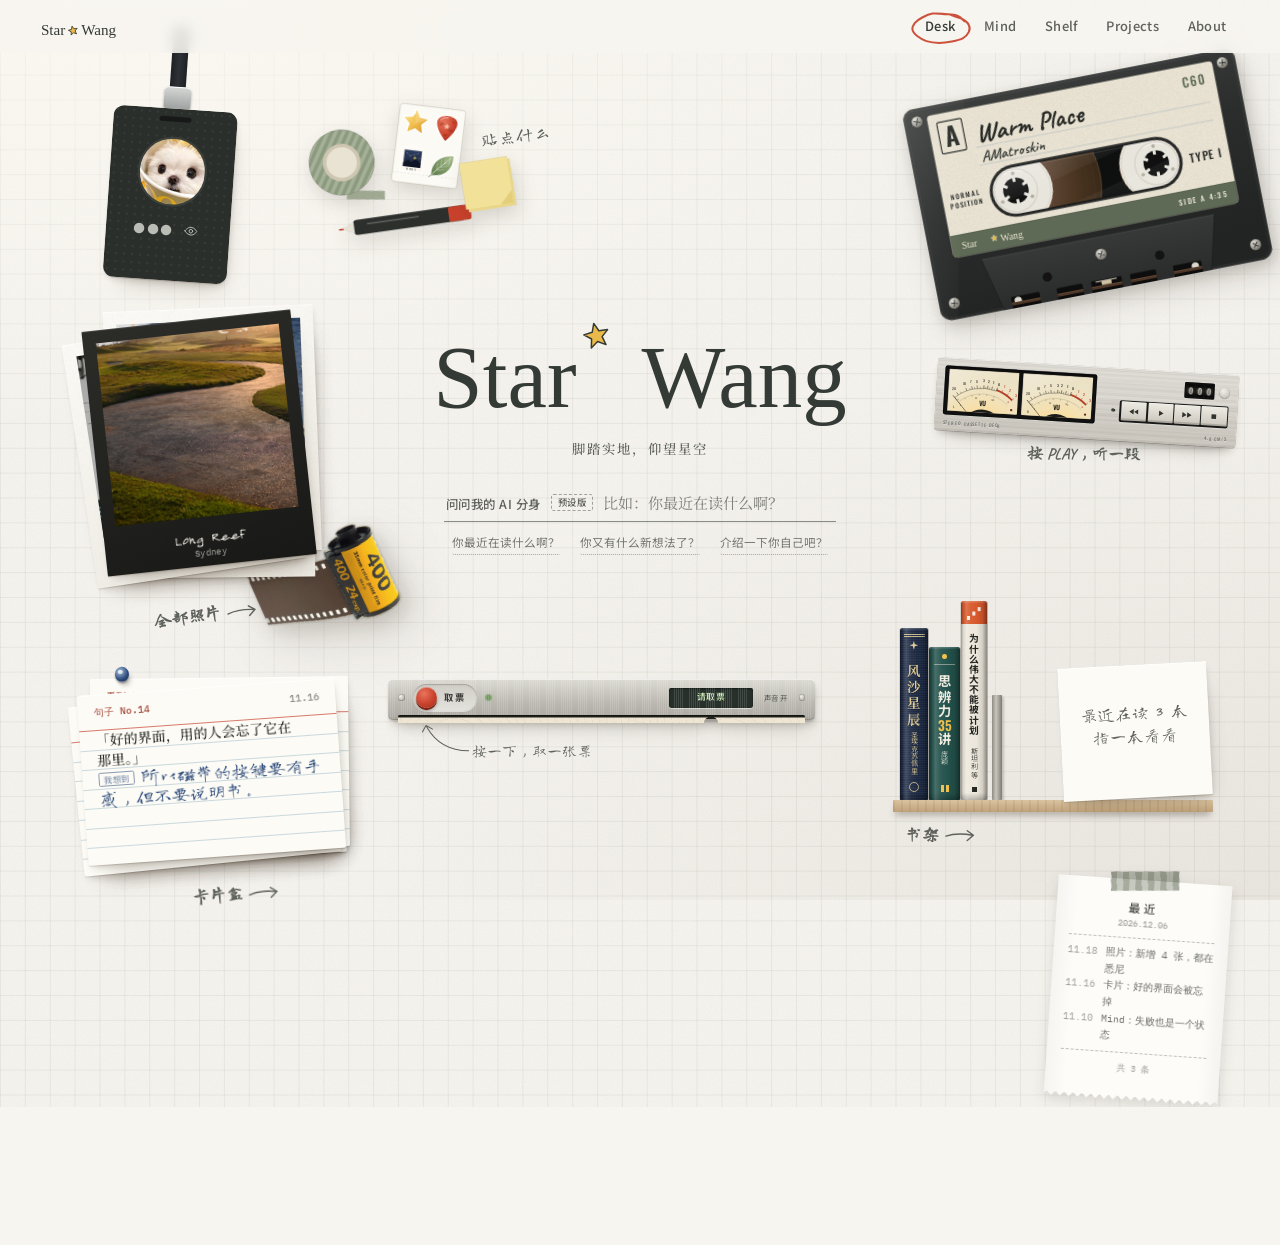
==== index.html @ ace89679 "20261119 - 个人网页 Co-Authored-By: Claude Opus 5.5 <noreply@anthropic.com> Claude-Session: https://clau" ====
<!DOCTYPE html>
<html lang="zh-CN">
<head>
<meta charset="utf-8">
<meta name="viewport" content="width=device-width, initial-scale=1">
<title>Star Wang</title>
<link rel="preconnect" href="https://fonts.googleapis.com">
<link rel="preconnect" href="https://fonts.gstatic.com" crossorigin>
<link href="https://fonts.googleapis.com/css2?family=Caveat:wght@500;700&family=Homemade+Apple&family=IBM+Plex+Mono:wght@400;500;600&family=Long+Cang&family=Noto+Sans+SC:wght@400;500;700&family=Noto+Serif+SC:wght@500;600;700&family=Oswald:wght@400;500;600&display=swap" rel="stylesheet">
<style>
/* VOICE: 一张安静的书桌。先放一盘磁带，再看照片和手边的书
   IDEA: 每个物件只做一件事，并且做得像真的。磁带按真实的走带物理转，电平表按 VU 表的标准指针惯性摆
   PICTURE: 开场只有那盘磁带和它的走带机；照片是一叠洗出来的相纸；书是桌上摞着的三本
   COLOUR and TYPE: 沿用 B 稿的纸面 #F7F5F0、石墨绿 #343A35、苔绿 #5E6A55；只多一种红，印样上圈片用的红蜡笔 #C8412B。
     铝面板、象牙表盘、暖黄背光只属于走带机这一件物件。正文思源黑体，书脊思源宋体，手写龙藏体 + Caveat，仪表数字 Oswald
   LAYOUT: 开场一屏只放磁带和走带机，居中；其余每个模块一屏左右，物件放在留白里 */
:root{
  color-scheme:light dark;
  --desk:light-dark(#F7F5F0,#1C1D1A);
  --gmin:light-dark(rgba(52,58,53,.07),rgba(236,232,223,.05));
  --gmaj:light-dark(rgba(52,58,53,.1),rgba(236,232,223,.08));
  --ink:light-dark(#343A35,#ECE8DF);
  --ink2:light-dark(#5F625C,#B6B2A8);
  --line:light-dark(rgba(52,58,53,.2),rgba(236,232,223,.22));
  --paper:#FDFCF9;--paper2:#F1ECE1;--kraft:#C49D6E;--kraft2:#B98F5E;--sticky:#F2E199;
  --moss:#5E6A55;--terra:#A65B3B;--graphite:#2A2D30;
  --marker:light-dark(#C8412B,#E5715A);
  --sys:#2B4BEE;--sysT:light-dark(#2B4BEE,#8EA1FF);--sysSoft:rgba(43,75,238,.1);
  --eo:cubic-bezier(.23,1,.32,1);--eio:cubic-bezier(.77,0,.175,1);
  --sh:0 1px 1px rgba(48,34,18,.16),0 4px 8px -3px rgba(48,34,18,.18),0 16px 26px -16px rgba(48,34,18,.34);
  --sh-up:0 2px 3px rgba(48,34,18,.12),0 22px 30px -12px rgba(48,34,18,.30),0 46px 64px -30px rgba(48,34,18,.38);
  --noise:none;--grit:none;--brushed:none;--cloth:none;
}
:root[data-theme=light]{color-scheme:light}:root[data-theme=dark]{color-scheme:dark}
*{box-sizing:border-box;min-width:0}
html{scroll-padding-top:64px;scroll-behavior:smooth}
body{margin:0;color:var(--ink);font:16px/1.6 'Noto Sans SC',system-ui,sans-serif;overflow-x:clip;background-color:var(--desk);
  background-image:linear-gradient(var(--gmin) 1px,transparent 1px),linear-gradient(90deg,var(--gmin) 1px,transparent 1px);background-size:28px 28px}
button{font:inherit;color:inherit}
img{display:block;max-width:100%}
.stack img,.rig img,.pile img{-webkit-user-drag:none;user-select:none;-webkit-user-select:none}
:focus-visible{outline:2px solid var(--moss);outline-offset:3px;border-radius:3px}
.skip{position:absolute;left:12px;top:-60px;z-index:99;padding:10px 14px;background:var(--ink);color:var(--desk);border-radius:6px}.skip:focus{top:12px}
.hand{font-family:'Caveat','Long Cang',cursive}.zh{font-family:'Long Cang','Caveat',serif}.mono{font-family:'IBM Plex Mono',ui-monospace,monospace}
.vh{position:absolute!important;width:1px;height:1px;overflow:hidden;clip:rect(0 0 0 0)}

/* menubar：左边签名，右边四个词；当前所在的那一项被红蜡笔圈出来 */
.menubar{position:sticky;top:0;z-index:60;display:flex;align-items:center;justify-content:space-between;gap:16px;height:60px;padding:0 max(calc(var(--vw,1vw) * 3.2),16px);background:color-mix(in srgb,var(--desk) 88%,transparent);backdrop-filter:blur(8px);-webkit-backdrop-filter:blur(8px)}
.sig{font:400 17px/1 'Homemade Apple',cursive;color:var(--ink);text-decoration:none;padding:16px 0 8px;white-space:nowrap}
.nav{display:flex;gap:4px}
.nav a{position:relative;display:inline-flex;align-items:center;height:44px;padding:0 14px;color:var(--ink2);text-decoration:none;font:500 14.5px/1 'Noto Sans SC',sans-serif;letter-spacing:.03em;transition:color 160ms ease}
.nav a[aria-current]{color:var(--ink)}
.nav a:active .tx{scale:.97}
.nav .tx{display:inline-block;transition:scale 120ms var(--eo)}
.nav svg{position:absolute;pointer-events:none;overflow:visible}
.nav .loop{fill:none;stroke:var(--marker);stroke-width:2.3;stroke-linecap:round;stroke-linejoin:round;stroke-dasharray:var(--len);stroke-dashoffset:var(--len);opacity:0;transition:opacity 160ms ease}
.nav a[aria-current] .loop{opacity:.9;stroke-dashoffset:0;transition:stroke-dashoffset 560ms var(--eo),opacity 60ms linear}
.nav .ul{fill:none;stroke:var(--ink2);stroke-width:1.4;stroke-linecap:round;stroke-dasharray:var(--len);stroke-dashoffset:var(--len);transition:stroke-dashoffset 240ms var(--eo)}
@media (hover:hover) and (pointer:fine){.nav a:not([aria-current]):hover{color:var(--ink)}.nav a:not([aria-current]):hover .ul{stroke-dashoffset:0}}

/* selection overlay（保留） */
.sel{position:fixed;left:0;top:0;z-index:58;pointer-events:none;border:1.5px solid var(--sys);opacity:0;transition:opacity 120ms ease}
.sel.show{opacity:1}
.sel i{position:absolute;width:8px;height:8px;background:#fff;border:1.5px solid var(--sys)}
.sel i:nth-child(1){left:-5px;top:-5px}.sel i:nth-child(2){right:-5px;top:-5px}.sel i:nth-child(3){left:-5px;bottom:-5px}.sel i:nth-child(4){right:-5px;bottom:-5px}
.sel b,.sel em{position:absolute;white-space:nowrap;padding:2px 6px;background:var(--sys);color:#fff;font:500 11px/16px 'IBM Plex Mono',monospace;font-style:normal;border-radius:2px}
.sel b{left:-1.5px;top:-24px}.sel em{right:-1.5px;bottom:-24px}

/* page frame */
.sec{max-width:1240px;margin:0 auto;padding:96px max(calc(var(--vw,1vw) * 4),16px) 8px}
.head{display:grid;grid-template-columns:minmax(0,1fr) minmax(0,1.1fr);gap:12px 48px;align-items:end;margin-bottom:26px}
.head h2{margin:0;font:700 26px/1.3 'Noto Sans SC',sans-serif}
.head p{margin:0;color:var(--ink2);font-size:15px;max-width:34em}
.head ul{grid-column:1/-1;margin:4px 0 0;padding:0;list-style:none;display:flex;flex-wrap:wrap;gap:6px 24px;font-size:13.5px;color:var(--ink2)}
.head li::before{content:'· ';color:var(--sysT);font-weight:700}
.mat{position:relative;min-height:var(--h,520px)}
.foot{font:500 12px/1.5 'Noto Sans SC';color:var(--ink2)}
.obj{position:absolute;touch-action:none;user-select:none;-webkit-user-select:none;cursor:grab;transition:scale 180ms var(--eo)}
.obj.lifted{cursor:grabbing;scale:1.03;z-index:40}
.surf{box-shadow:var(--sh);transition:box-shadow 220ms var(--eo)}
.obj.lifted .surf{box-shadow:var(--sh-up)}

/* ── 开场：磁带 + 走带机 ── */
.hero{position:relative;min-height:calc(calc(var(--vh,1vh) * 100) - 60px);display:grid;place-items:center;padding:24px max(calc(var(--vw,1vw) * 4),16px) 72px}
.player{position:relative;width:min(640px,calc(var(--vw,1vw) * 92));display:grid;gap:30px;justify-items:center}
.cassette{position:relative;display:block;width:100%;padding:0;border:0;background:none;cursor:pointer;rotate:-2deg;translate:-14px 0;
  filter:drop-shadow(0 1px 1px rgba(28,22,14,.3)) drop-shadow(0 8px 10px rgba(28,22,14,.16)) drop-shadow(0 24px 26px rgba(28,22,14,.14));
  transition:transform 260ms var(--eo),filter 260ms var(--eo)}
.cassette svg{display:block;width:100%;height:auto}
.cassette:active{transform:scale(.99)}
@media (hover:hover) and (pointer:fine){.cassette:hover{transform:translateY(-4px);filter:drop-shadow(0 1px 1px rgba(28,22,14,.3)) drop-shadow(0 12px 14px rgba(28,22,14,.17)) drop-shadow(0 34px 34px rgba(28,22,14,.15))}}
.cassette:focus-visible{outline-offset:8px;border-radius:12px}

.deck{position:relative;width:100%;display:grid;grid-template-columns:auto minmax(0,1fr);gap:12px 22px;align-items:center;padding:16px 18px 12px;border-radius:7px;color:#45473F;
  background-color:#D6D3CB;
  background-image:linear-gradient(180deg,rgba(255,255,255,.5),rgba(255,255,255,0) 3px,rgba(255,255,255,0) calc(100% - 4px),rgba(0,0,0,.12)),var(--brushed),linear-gradient(180deg,#E3E0D9,#CBC7BE);
  box-shadow:inset 0 0 0 1px rgba(255,255,255,.3),0 1px 1px rgba(28,22,14,.28),0 12px 20px -12px rgba(28,22,14,.38),0 30px 40px -30px rgba(28,22,14,.3)}
.meters{display:flex;gap:7px;padding:7px;border-radius:5px;background:#111211;box-shadow:inset 0 2px 7px rgba(0,0,0,.85),0 1px 0 rgba(255,255,255,.65),0 -1px 0 rgba(0,0,0,.18)}
.vu{display:block;width:150px;height:90px;border-radius:2px}
.ctl{display:grid;gap:12px;justify-items:end}
.ctop{display:flex;align-items:center;gap:10px}
.counter{display:flex;gap:2px;padding:4px;border-radius:3px;background:#111211;box-shadow:inset 0 1px 4px rgba(0,0,0,.85),0 1px 0 rgba(255,255,255,.65)}
.drum{position:relative;width:17px;height:26px;overflow:hidden;border-radius:1px;background:linear-gradient(180deg,#0B0C0B,#2B2C2A 50%,#0B0C0B)}
.drum i{position:absolute;left:0;top:0;width:100%;display:flex;flex-direction:column;font:500 18px/26px 'Oswald',sans-serif;font-style:normal;color:#EEE9DC;text-align:center;will-change:transform}
.drum::after{content:'';position:absolute;inset:0;background:linear-gradient(180deg,rgba(0,0,0,.6),rgba(0,0,0,0) 34%,rgba(0,0,0,0) 66%,rgba(0,0,0,.6))}
.rst{width:22px;height:22px;padding:0;border:0;border-radius:50%;cursor:pointer;background:radial-gradient(circle at 40% 35%,#F2F0EA,#B9B5AB);box-shadow:0 1px 2px rgba(0,0,0,.35),inset 0 -1px 1px rgba(0,0,0,.2)}
.rst:active{scale:.94}
.krow{display:flex;align-items:center;gap:10px}
.led{width:7px;height:7px;border-radius:50%;background:#3C413B;box-shadow:inset 0 1px 1px rgba(0,0,0,.6),0 1px 0 rgba(255,255,255,.5);transition:background 120ms ease,box-shadow 120ms ease}
.led.on{background:#8CE09C;box-shadow:0 0 7px 1px rgba(110,215,130,.75)}
.keys{display:flex;gap:3px;padding:3px;border-radius:4px;background:#191A18;box-shadow:0 1px 0 rgba(255,255,255,.6)}
.key{display:grid;place-items:center;width:54px;height:40px;padding:0;border:0;border-radius:2px;cursor:pointer;color:#30322D;
  background:linear-gradient(180deg,#EEEBE4,#CBC7BD);box-shadow:inset 0 1px 0 rgba(255,255,255,.9),inset 0 -4px 0 rgba(0,0,0,.16);transition:transform 80ms ease,box-shadow 80ms ease,background 80ms ease}
.key svg{width:20px;height:12px;fill:currentColor}
.key:active,.key[aria-pressed=true]{transform:translateY(2px);background:linear-gradient(180deg,#DAD6CD,#C3BFB5);box-shadow:inset 0 2px 3px rgba(0,0,0,.28),inset 0 -1px 0 rgba(0,0,0,.08)}
.key:focus-visible{outline:2px solid var(--moss);outline-offset:2px}
.eng{font:500 9.5px/1 'Oswald',sans-serif;letter-spacing:.2em;text-transform:uppercase;color:#6E7068;text-shadow:0 1px 0 rgba(255,255,255,.55)}
.deckfoot{grid-column:1/-1;display:flex;justify-content:space-between;align-items:center;padding-top:2px}
.note{position:absolute;left:calc(100% + 22px);bottom:28px;width:150px;color:var(--ink2);pointer-events:none;transition:opacity 400ms ease}
.note span{display:block;font:700 27px/1.1 'Caveat','Long Cang',cursive;color:var(--ink);rotate:-4deg;margin:0 0 4px 14px}
.note svg{display:block;width:110px;height:56px;overflow:visible}
.note.gone{opacity:0}

/* ── 照片：一叠洗出来的相纸 ── */
.pile{--pw:min(560px,calc(var(--vw,1vw) * 84));position:relative;height:calc(var(--pw) * 1.02 + 40px);outline:none}
.pile:focus-visible .pp.top{outline:2px solid var(--moss);outline-offset:4px}
.pp{position:absolute;left:50%;top:50%;margin:0;padding:calc(var(--pw) * .036) calc(var(--pw) * .036) 0;background:var(--paper);border-radius:1.5px;color:#2C2F2B;box-shadow:var(--sh);
  user-select:none;-webkit-user-select:none;touch-action:pan-y;cursor:pointer;will-change:transform}
.pp::after{content:'';position:absolute;inset:0;background:var(--noise);background-size:160px;mix-blend-mode:multiply;opacity:.35;pointer-events:none;border-radius:inherit}
.pp.l{width:var(--pw)}.pp.p{width:calc(var(--pw) * .62)}
.pp.top{cursor:grab}.pp.lifted{cursor:grabbing;box-shadow:var(--sh-up)}
.ppi{display:block;overflow:hidden;background:#CFC9BC;box-shadow:inset 0 0 0 1px rgba(0,0,0,.06)}
.pp.l .ppi{aspect-ratio:3/2}.pp.p .ppi{aspect-ratio:2/3}
.ppi img{width:100%;height:100%;object-fit:cover}
.pp figcaption{display:flex;justify-content:space-between;align-items:baseline;gap:12px;height:calc(var(--pw) * .1);padding:0 2px;font:500 clamp(19px,calc(var(--pw) * .046),26px)/1 'Caveat','Long Cang',cursive;color:#2C2F2B;align-items:center}
.pp figcaption small{font:400 10.5px/1 'IBM Plex Mono',monospace;color:#80837D;white-space:nowrap}
.pcount{position:absolute;right:max(0px,calc(50% - var(--pw) * .62));bottom:6px;font:500 22px/1 'Caveat',cursive;color:var(--ink2);rotate:-3deg}

/* ── 在读：桌上摞着的三本书 ── */
.bookdesk{display:flex;justify-content:center;padding:84px 0 36px}
.books{position:relative;display:flex;flex-direction:column;align-items:center;width:min(560px,100%)}
.bk{position:relative;display:flex;align-items:center;gap:14px;width:calc(min(560px,calc(var(--vw,1vw) * 100) - 2 * max(calc(var(--vw,1vw) * 4),16px) - 28px) * var(--wf));height:var(--h);padding:0 18px 0 24px;margin-top:-1px;border-radius:3px 2px 2px 3px;color:var(--fc);outline:none;z-index:var(--z,1);
  --shade:linear-gradient(180deg,rgba(0,0,0,.22),rgba(255,255,255,.2) 14%,rgba(255,255,255,.06) 38%,rgba(0,0,0,0) 58%,rgba(0,0,0,.34));
  background-color:var(--c);
  background-image:var(--shade),var(--cloth);
  box-shadow:inset 0 1px 0 rgba(255,255,255,.18),0 1px 1px rgba(28,22,14,.28),0 6px 8px -6px rgba(28,22,14,.42);
  translate:var(--x,0px) 0;rotate:var(--r,0deg);transition:translate 260ms var(--eo)}
.bk:last-child{box-shadow:inset 0 1px 0 rgba(255,255,255,.18),0 1px 1px rgba(28,22,14,.3),0 10px 14px -8px rgba(28,22,14,.4),0 22px 28px -22px rgba(28,22,14,.4)}
.bk .t{font:600 clamp(15px,calc(var(--h) * .4),21px)/1 'Noto Serif SC',serif;letter-spacing:.34em;white-space:nowrap;text-shadow:0 -1px 0 rgba(0,0,0,.28),0 1px 0 rgba(255,255,255,.12)}
.bk .a{margin-left:auto;font:400 12.5px/1 'Noto Sans SC',sans-serif;letter-spacing:.14em;opacity:.8;white-space:nowrap}
.bk .m{flex:0 0 auto;width:18px;height:18px;opacity:.85}
.bk.rules{background-image:linear-gradient(90deg,transparent 9px,var(--fc) 9px 10px,transparent 10px 13px,var(--fc) 13px 14px,transparent 14px calc(100% - 14px),var(--fc) calc(100% - 14px) calc(100% - 13px),transparent calc(100% - 13px) calc(100% - 10px),var(--fc) calc(100% - 10px) calc(100% - 9px),transparent calc(100% - 9px)),var(--shade),var(--cloth)}
.bk.band::before{content:'';position:absolute;left:32px;top:0;bottom:0;width:9px;background:#A3462F;box-shadow:inset 0 1px 0 rgba(255,255,255,.2)}
.bk.band .t{margin-left:40px}
@media (hover:hover) and (pointer:fine){.bk:hover{translate:calc(var(--x,0px) + 18px) 0}}
.bk:focus-visible{translate:calc(var(--x,0px) + 18px) 0;box-shadow:0 0 0 2px var(--moss),0 6px 8px -6px rgba(28,22,14,.42)}
.rib{position:absolute;left:4px;top:calc(100% - 4px);width:9px;height:84px;background:linear-gradient(90deg,#7A2F23,#9C4232 50%,#7A2F23);clip-path:polygon(0 0,100% 0,100% 100%,50% 86%,0 100%);rotate:-3deg;transform-origin:top;z-index:3;pointer-events:none}
.pencil{position:relative;z-index:4;width:min(320px,62%);height:19px;margin-bottom:-4px;rotate:-3.5deg;translate:-30px 0;filter:drop-shadow(0 3px 2px rgba(28,22,14,.3))}
.pencil svg{display:block;width:100%;height:100%}


/* ── 保留的模块：工牌 / Thoughts to Things / 收集册 ── */
/* ④ badge */
.rig{position:absolute;left:140px;top:-60px;width:220px;height:500px;transform-origin:110px 0;will-change:transform;cursor:grab}
.strap{position:absolute;left:96px;top:0;width:28px;height:170px;background:linear-gradient(90deg,#1E2124,#2E3236 50%,#1E2124);display:flex;justify-content:center;padding-top:40px}
.strap span{writing-mode:vertical-rl;font:600 8px/1 'IBM Plex Mono';letter-spacing:.32em;color:#8E948E}
.clip{position:absolute;left:92px;top:162px;width:36px;height:30px;border-radius:6px 6px 4px 4px;background:linear-gradient(#D6D8D6,#9DA19F);box-shadow:inset 0 1px 0 #FFF,0 2px 3px rgba(0,0,0,.3)}
.card3d{position:absolute;left:0;top:192px;width:220px;height:308px;perspective:1200px}
.card3d .in{position:absolute;inset:0;transform-style:preserve-3d;transition:transform 480ms var(--eio)}
.rig.flip .card3d .in{transform:rotateY(180deg)}
.bf{position:absolute;inset:0;border-radius:14px;backface-visibility:hidden;-webkit-backface-visibility:hidden;overflow:hidden;background-color:#2B2F2C;background-image:radial-gradient(rgba(255,255,255,.06) 1px,transparent 1.2px);background-size:9px 9px;color:#EEEAE0;padding:30px 20px 18px;box-shadow:var(--sh)}
.bf.back{transform:rotateY(180deg)}
.slot{position:absolute;left:86px;top:12px;width:48px;height:8px;border-radius:4px;background:#161917}
.bf h4{margin:6px 0 2px;font:700 25px/1.2 'Noto Sans SC'}
.bf .role{font-size:12.5px;color:#B9BDB6}
.avatar{width:124px;height:124px;margin:18px auto 0;border-radius:50%;overflow:hidden;border:3px solid #3A403B}
.avatar img{width:100%;height:100%;object-fit:cover;filter:grayscale(.15) contrast(1.05)}
.holo{position:absolute;right:16px;bottom:16px;width:44px;height:44px;border-radius:50%;background:conic-gradient(from var(--ha,0deg),#E7B7A6,#C9D8B6,#B9CDE0,#E4D3A8,#E7B7A6);opacity:.85}
.bcode{position:absolute;left:20px;bottom:20px;width:96px;height:26px;background:repeating-linear-gradient(90deg,#EEEAE0 0 2px,transparent 2px 4px,#EEEAE0 4px 5px,transparent 5px 8px,#EEEAE0 8px 11px,transparent 11px 13px);opacity:.7}
.tl{list-style:none;margin:14px 0 0;padding:0;display:grid;gap:12px;font-size:12.5px}
.tl li{display:grid;grid-template-columns:62px 1fr;gap:8px}.tl b{font:600 11px/1.5 'IBM Plex Mono';color:#A9C29B}
/* ⑤ thoughts to things */
.ttt{display:grid;grid-template-columns:minmax(0,250px) minmax(0,1fr);gap:28px;align-items:start}
.qs{display:grid;gap:12px}
.q{position:relative;display:block;width:100%;padding:16px 16px 14px;border:0;border-radius:2px;background:var(--paper);color:#23262A;text-align:left;cursor:pointer;box-shadow:var(--sh);transition:transform 200ms var(--eo),box-shadow 200ms var(--eo)}
.q:nth-child(2){transform:rotate(.8deg)}.q:nth-child(3){transform:rotate(-.6deg)}
.q[aria-pressed=true]{box-shadow:0 0 0 2px var(--sys),var(--sh-up)}
.q b{display:block;font:700 16px/1.45 'Noto Sans SC'}
.q small{display:flex;align-items:center;gap:6px;margin-top:8px;font:500 11px 'IBM Plex Mono';color:#6A6E68}
.grow{display:inline-flex;gap:3px}.grow i{width:9px;height:9px;border-radius:50%;border:1.5px solid var(--sys)}.grow i.f{background:var(--sys)}
.path{position:relative}
.graph{display:block;width:100%;height:96px;overflow:visible}
.graph .ln{fill:none;stroke:var(--sysT);stroke-width:2}
.graph .ln.todo{stroke-dasharray:4 5;opacity:.5}
.graph .dot{fill:var(--desk);stroke:var(--sysT);stroke-width:2;cursor:pointer;transition:r 160ms ease}
.graph .dot.f{fill:var(--sysT)}.graph .dot.hi{r:8}
.graph text{font:500 11px 'IBM Plex Mono';fill:var(--ink2)}
.graph .draw{stroke-dasharray:var(--len);stroke-dashoffset:var(--len);animation:draw 900ms var(--eo) forwards}
@keyframes draw{to{stroke-dashoffset:0}}
.cols{display:grid;grid-template-columns:repeat(4,minmax(0,1fr));gap:18px;margin-top:4px}
.col{display:flex;flex-direction:column;gap:14px;min-height:300px}
.colh{font:600 12px 'IBM Plex Mono';color:var(--sysT);display:flex;justify-content:space-between;border-top:1.5px solid var(--sysT);padding-top:6px}
.colh small{color:var(--ink2);font-weight:500}
.card{position:relative;display:block;width:100%;padding:0;border:0;background:none;text-align:left;cursor:pointer;color:#23262A;transition:transform 200ms var(--eo)}
@media (hover:hover) and (pointer:fine){.card:hover{transform:translateY(-3px)}}
.card.hi .cs{box-shadow:0 0 0 2px var(--sys),var(--sh-up)}
.cs{display:block;background:var(--paper);border-radius:2px;box-shadow:var(--sh);transition:box-shadow 200ms var(--eo)}
.c-spark .cs{padding:8px 16px 14px;background:#FFFDF7;background-image:linear-gradient(transparent 27px,#C9D6E3 27px,#C9D6E3 28px,transparent 28px);background-size:100% 28px;background-position:0 8px;line-height:28px}
.c-spark .kind{display:block;line-height:28px}
.c-spark .qm{display:block;font:700 52px/56px 'Caveat';color:var(--terra)}
.c-spark b{display:block;font:700 15px/28px 'Noto Sans SC'}
.c-note .cs{padding:14px 14px 12px;border-top:3px solid var(--moss)}
.c-note b{display:block;font:700 15px/1.45 'Noto Sans SC';margin:6px 0 4px}
.c-note p{margin:0;font-size:13px;line-height:1.65;color:#4E524D}
.badge{display:inline-flex;align-items:center;gap:5px;font:500 11px 'IBM Plex Mono';color:#566A4B}
.c-exp .cs{background:light-dark(#FFFFFF,#22252A);color:var(--ink);border:1px solid rgba(43,75,238,.4);box-shadow:none}
.c-thing .cover{display:block;aspect-ratio:4/3;overflow:hidden;position:relative}
.c-thing .cover img{width:100%;height:100%;object-fit:cover}
.c-thing .meta{display:block;padding:10px 12px 12px}
.c-thing b{display:block;font:700 15px/1.4 'Noto Sans SC'}
.c-thing small{font:500 11px 'IBM Plex Mono';color:#6A6E68}
.empty{padding:16px;border:1.5px dashed var(--line);border-radius:4px;color:var(--ink2);font-size:13px;text-align:center}
.empty b{display:block;font:700 19px/1.2 'Caveat','Long Cang';color:var(--ink);margin-bottom:4px}
.sim{padding:12px}
.sim h4{margin:0 0 6px;font:600 12.5px 'IBM Plex Mono';color:var(--sysT);display:flex;justify-content:space-between}
.simsvg{display:block;width:100%;height:118px}
.simsvg circle.s{fill:var(--desk);stroke:var(--ink2);stroke-width:1.5;transition:fill 160ms ease,stroke 160ms ease}
.simsvg circle.s.on{fill:var(--sys);stroke:var(--sys)}
.simsvg text{font:500 10px 'Noto Sans SC';fill:var(--ink)}
.simsvg path{fill:none;stroke:var(--ink2);stroke-width:1.2}
.simlog{display:flex;flex-wrap:wrap;gap:3px;min-height:46px;margin:6px 0}
.simlog i{font:normal 500 10px/1 'IBM Plex Mono';padding:3px 4px;border-radius:3px;background:var(--sysSoft);color:var(--sysT)}
.simlog i.bad{background:rgba(173,86,54,.14);color:var(--terra)}
.simres{font:500 11.5px/1.4 'IBM Plex Mono';color:var(--ink2);min-height:16px}
.reader{display:flex;gap:0;margin-top:26px;min-height:0;overflow-x:auto}
.pane{flex:0 0 420px;max-width:calc(var(--vw,1vw) * 92);min-height:360px;padding:24px 26px;background:var(--paper);color:#23262A;border-left:1px solid #E2DACB;box-shadow:var(--sh);animation:pane 220ms var(--eo)}
@keyframes pane{from{opacity:0;transform:translateX(18px)}}
.pane.still{animation:none}
.pane.mini{flex:0 0 46px;padding:16px 0;display:flex;justify-content:center;cursor:pointer;writing-mode:vertical-rl;font:600 13px 'Noto Sans SC';color:#575B56;animation:none;border:0;border-left:1px solid #E2DACB}
.pane h3{margin:4px 0 10px;font:700 21px/1.35 'Noto Sans SC'}
.pane p{margin:0 0 12px;font:400 15px/1.85 'Noto Serif SC',serif;color:#33362F}
.pane .lk{display:flex;flex-wrap:wrap;gap:6px;margin-top:6px}
.pane .lk button{min-height:32px;padding:0 10px;border:1px solid #CFC7B8;border-radius:999px;background:transparent;color:#23262A;cursor:pointer;font-size:12.5px}
.pane .lk button:hover{border-color:var(--sys);color:var(--sys)}
.pane .x{float:right;width:34px;height:34px;border:0;background:none;cursor:pointer;color:#575B56;border-radius:50%}
.kind{font:500 11px 'IBM Plex Mono';color:#7A7E78}
/* ⑥ collection */
.chhead{display:flex;flex-wrap:wrap;align-items:baseline;justify-content:space-between;gap:10px 20px;margin-bottom:16px}
.chhead .chips{display:flex;flex-wrap:wrap;gap:6px}
.fchip{min-height:34px;padding:0 13px;border:1px solid var(--line);border-radius:999px;background:transparent;cursor:pointer;font-size:13px;transition:background 140ms ease,color 140ms ease}
.fchip[aria-pressed=true]{background:var(--ink);color:var(--desk)}
.blocks{display:grid;grid-template-columns:repeat(auto-fill,minmax(196px,1fr));gap:34px 26px}
.blk{display:flex;flex-direction:column;gap:8px;border:0;padding:0;background:none;text-align:left;cursor:pointer;color:var(--ink)}
.blk[hidden]{display:none}
.bx{position:relative;aspect-ratio:1;display:flex;align-items:center;justify-content:center;transition:transform 200ms var(--eo)}
@media (hover:hover) and (pointer:fine){.blk:hover .bx{transform:translateY(-3px)}}
.mount{position:relative;background:var(--paper);padding:10px;box-shadow:var(--sh);max-width:100%;max-height:100%}
.mount img{display:block;max-width:100%;max-height:170px;object-fit:cover}
.corner{position:absolute;width:17px;height:17px;background:#2E2A25;z-index:2}
.corner.a{left:-5px;top:-5px;clip-path:polygon(0 0,100% 0,0 100%)}.corner.b{right:-5px;top:-5px;clip-path:polygon(0 0,100% 0,100% 100%)}
.corner.c{left:-5px;bottom:-5px;clip-path:polygon(0 0,0 100%,100% 100%)}.corner.d{right:-5px;bottom:-5px;clip-path:polygon(100% 0,100% 100%,0 100%)}
.bt{font:500 13px/1.35 'Noto Sans SC'}
.bm{font:500 10.5px 'IBM Plex Mono';color:var(--ink2);display:flex;justify-content:space-between}
.bquote{width:88%;padding:18px 16px;background:#EDE6D6;color:#3A342C;font:500 13.5px/1.7 'IBM Plex Mono';box-shadow:var(--sh)}
.bcolor{width:80%;aspect-ratio:1;display:grid;grid-template-rows:2fr 1fr 1fr;box-shadow:var(--sh)}
.bcolor span{display:flex;align-items:flex-end;padding:6px 8px;font:500 10.5px 'IBM Plex Mono';color:#fff}
.blink{width:86%;padding:14px;background:var(--paper);color:#23262A;box-shadow:var(--sh);border-radius:2px}
.blink .fav{width:30px;height:30px;border-radius:6px;background:var(--sys);color:#fff;display:flex;align-items:center;justify-content:center;font:700 15px 'IBM Plex Mono';margin-bottom:10px}
.bsound{width:86%;padding:14px;background:#23262A;color:#E6E1D6;border-radius:3px;box-shadow:var(--sh)}
.bsound svg{display:block;width:100%;height:56px}
.bui{width:86%;padding:18px;background:light-dark(#FFFFFF,#22252A);border:1px solid rgba(43,75,238,.35);border-radius:10px;display:grid;gap:12px;justify-items:center}
.tog{position:relative;width:54px;height:30px;border-radius:15px;border:0;background:#C9C3B6;cursor:pointer;transition:background 200ms ease}
.tog::after{content:'';position:absolute;left:3px;top:3px;width:24px;height:24px;border-radius:50%;background:#fff;box-shadow:0 1px 3px rgba(0,0,0,.3);transition:transform 220ms var(--eo)}
.tog[aria-checked=true]{background:var(--sys)}.tog[aria-checked=true]::after{transform:translateX(24px)}
.rng{width:100%;accent-color:var(--sys)}
.bempty{width:86%;aspect-ratio:1;border:1.5px dashed var(--line);border-radius:6px;display:flex;flex-direction:column;align-items:center;justify-content:center;gap:4px;color:var(--ink2);font-size:12.5px;text-align:center;padding:10px}
.bempty b{font:700 40px/1 'Caveat';color:var(--sysT)}
.modal{position:fixed;inset:0;z-index:80;display:none;align-items:center;justify-content:center;padding:calc(var(--vw,1vw) * 4);background:rgba(20,22,28,.35)}
.modal.show{display:flex}
.mbox{display:grid;grid-template-columns:minmax(0,1.3fr) minmax(0,1fr);width:min(860px,calc(var(--vw,1vw) * 96));max-height:calc(var(--vh,1vh) * 90);overflow:auto;background:light-dark(#FBF9F4,#24262B);color:var(--ink);border-radius:10px;box-shadow:0 40px 90px -30px rgba(0,0,0,.6);animation:pin 200ms var(--eo)}
.mprev{display:flex;align-items:center;justify-content:center;min-height:360px;padding:30px;background-color:var(--desk);background-image:linear-gradient(var(--gmin) 1px,transparent 1px),linear-gradient(90deg,var(--gmin) 1px,transparent 1px);background-size:24px 24px}
.mprev img{max-height:420px;width:auto;box-shadow:var(--sh)}
.minfo{padding:26px 24px;display:flex;flex-direction:column;gap:10px}
.minfo h3{margin:0;font:700 20px/1.35 'Noto Sans SC'}
.minfo dl{margin:0;display:grid;grid-template-columns:auto 1fr;gap:6px 14px;font-size:13px}
.minfo dt{font:500 11px/1.9 'IBM Plex Mono';color:var(--sysT)}.minfo dd{margin:0}
.btn{display:inline-flex;align-items:center;justify-content:center;min-height:40px;padding:0 14px;border:1px solid var(--ink);border-radius:999px;background:transparent;cursor:pointer;font-size:13px;transition:background 160ms ease,color 160ms ease,scale 140ms var(--eo)}
.btn:active{scale:.97}.btn.sys{border-color:var(--sys);color:var(--sysT)}.btn.sys[aria-pressed=true]{background:var(--sys);color:#fff}
@media (hover:hover) and (pointer:fine){.btn:hover{background:var(--ink);color:var(--desk)}.btn.sys:hover{background:var(--sys);color:#fff}}

@media (max-width:899px){.ttt{grid-template-columns:minmax(0,1fr)}.qs{grid-template-columns:repeat(auto-fit,minmax(200px,1fr))}.cols{grid-template-columns:repeat(2,minmax(0,1fr))}.graph{display:none}.head{grid-template-columns:minmax(0,1fr)}.note{display:none}}
@media (max-width:899px){
  .mat.free{min-height:0!important;display:flex;flex-direction:column;align-items:center;gap:40px;padding:20px 0}
  .mat.free>.rig{position:relative!important;left:auto!important;top:auto!important;right:auto!important;margin:0!important;transform:none!important}
  .rig{margin-top:-40px!important}.mat.badgemat{min-height:440px!important}
  .cols{grid-template-columns:minmax(0,1fr)}.pane{flex-basis:calc(var(--vw,1vw) * 88)}
  .mbox{grid-template-columns:minmax(0,1fr)}
}
@media (max-width:899px){
  .deck{grid-template-columns:minmax(0,1fr);justify-items:stretch}
  .meters{justify-content:center}.vu{width:calc(50% - 4px);height:auto;aspect-ratio:5/3}
  .ctl{grid-auto-flow:column;justify-content:space-between;align-items:center}
  .key{width:clamp(44px,calc(var(--vw,1vw) * 13),54px)}
  .nav a{padding:0 9px}.sig{font-size:15px}
  .hero{min-height:0;padding-top:40px}
  .cassette{translate:0 0;rotate:-1.2deg}
  .ctl{justify-items:center}
}
@media (max-width:899px){.blocks{grid-template-columns:repeat(2,minmax(0,1fr));gap:24px 14px}.bquote{font-size:12px;padding:12px}}
@media (max-width:899px){.ctl{grid-auto-flow:row;justify-items:center}.bk .a{display:none}}
@media (prefers-reduced-motion:reduce){html{scroll-behavior:auto}*,*::before,*::after{animation-duration:1ms!important;animation-iteration-count:1!important;transition-duration:1ms!important}}

/* ── 路由：一次只显示一页 ── */
.page[hidden]{display:none}
::view-transition-old(root),::view-transition-new(root){animation-duration:260ms;animation-timing-function:cubic-bezier(.23,1,.32,1)}
::view-transition-group(*){animation-duration:420ms;animation-timing-function:cubic-bezier(.23,1,.32,1)}

/* ── 首页：一张书桌，正中是你 ── */
.home{position:relative;width:1360px;max-width:100%;margin:0 auto;height:1200px}
.home>*{position:absolute}
.hid{left:50%;top:112px;width:500px;margin-left:-272px;z-index:2}
.hplayer{right:1.6%;top:22px;width:358px;rotate:4deg}
.hplayer .player{zoom:.56}
.hplayer .note{display:none}
.playcap{margin:12px 0 0;rotate:-4deg;text-align:center;font:700 20px/1 'Caveat','Long Cang',cursive;color:var(--ink2)}
.hphotos{left:3%;top:22px;width:340px;rotate:-3deg}
.hphotos .door{position:absolute;left:0;top:296px;rotate:-5deg;white-space:nowrap}
.hphotos .pile{--pw:250px;height:300px}
.hphotos .pcount{right:auto;left:calc(50% + 70px);bottom:-14px;font-size:20px}
.pile .pp figcaption{transition:color 200ms ease}.pile .pp:not(.top) figcaption,.pile .pp:not(.top) figcaption small{color:transparent}
.hcards{left:6.5%;top:468px;width:330px;rotate:2.5deg}
.hcards .door{margin-left:150px;rotate:-3deg}
.hcards .cstack{height:250px}
.hbooks{right:6%;top:596px;width:370px;rotate:-3deg;display:block;text-decoration:none;color:inherit}
.hbooks .books{zoom:.64;width:560px}
.hbooks .bookdesk{padding:0}
.hlog{left:6.5%;top:900px;width:330px;padding:26px 22px 26px;background:#FDFCF7;rotate:1.8deg;font:400 12px/1.5 'IBM Plex Mono',monospace;color:#5F625C;box-shadow:var(--sh);clip-path:polygon(0 0,100% 0,100% calc(100% - 6px),96% 100%,92% calc(100% - 6px),88% 100%,84% calc(100% - 6px),80% 100%,76% calc(100% - 6px),72% 100%,68% calc(100% - 6px),64% 100%,60% calc(100% - 6px),56% 100%,52% calc(100% - 6px),48% 100%,44% calc(100% - 6px),40% 100%,36% calc(100% - 6px),32% 100%,28% calc(100% - 6px),24% 100%,20% calc(100% - 6px),16% 100%,12% calc(100% - 6px),8% 100%,4% calc(100% - 6px),0 100%);filter:drop-shadow(0 6px 8px rgba(48,34,18,.18))}

/* 扉页：「这张桌子属于」 */
.idpage{position:relative;padding:40px 46px 26px;background:#FDFCF7;color:#2E302C;rotate:-2deg;box-shadow:var(--sh)}
.idpage::before{content:'';position:absolute;inset:14px;border:1.5px solid #5E6A55;outline:1px solid #5E6A55;outline-offset:-5px;pointer-events:none;opacity:.8}
.idpage::after{content:'';position:absolute;inset:0;background:var(--noise);background-size:160px;mix-blend-mode:multiply;opacity:.3;pointer-events:none}
.idhead{position:relative;margin:4px 0 18px;font:600 15px/1 'Noto Serif SC',serif;letter-spacing:.42em;color:#5E6A55}
.idform{position:relative;margin:0;display:grid;gap:4px}
.idrow{display:grid;grid-template-columns:52px minmax(0,1fr);align-items:end;gap:10px}
.idrow dt{padding-bottom:6px;font:500 13px/1 'Noto Sans SC',sans-serif;color:#6B6E67;letter-spacing:.1em}
.idrow dd{margin:0;min-height:40px;padding:0 4px 3px;border-bottom:1.5px dotted rgba(46,48,44,.4);font:400 23px/36px 'Caveat','Long Cang',cursive;color:#2C4A7B;white-space:nowrap;overflow:hidden;text-overflow:ellipsis}
.idrow.big dd{min-height:58px;font:400 31px/54px 'Homemade Apple',cursive;color:#23324F;overflow:visible}
.idfoot{position:relative;display:flex;justify-content:space-between;align-items:center;margin-top:12px}
.idfoot .door{margin-top:0;color:#5F625C}
@media (hover:hover) and (pointer:fine){.idfoot .door:hover{color:#2E302C}}
.idseal{display:grid;place-content:center;width:84px;height:84px;margin:-18px 4px -10px 0;border:2.5px solid var(--marker);border-radius:50%;outline:1px solid var(--marker);outline-offset:-8px;color:var(--marker);text-align:center;rotate:-13deg;opacity:.86;-webkit-mask-image:var(--grit);mask-image:var(--grit);-webkit-mask-size:130px;mask-size:130px}
.idseal b{font:400 21px/1 'Long Cang',serif}.idseal small{margin-top:3px;font:400 13px/1 'Long Cang',serif}
.idphoto{position:absolute;right:-40px;top:-22px;width:150px;margin:0;padding:7px 7px 24px;background:#fff;rotate:5deg;box-shadow:0 1px 2px rgba(0,0,0,.16),0 10px 16px -10px rgba(0,0,0,.35);z-index:2}
.idphoto img{width:100%;aspect-ratio:4/5;object-fit:cover;object-position:50% 30%}
.idtape{position:absolute;left:50%;top:-10px;width:74px;height:22px;margin-left:-37px;background:rgba(214,222,196,.8);rotate:-4deg;clip-path:polygon(0 0,100% 6%,98% 30%,100% 55%,97% 80%,100% 100%,0 94%,3% 70%,0 45%,2% 20%);z-index:1}

/* ── DIY 层 ── */
.ink,.diy{position:absolute;inset:0;width:100%;height:100%;overflow:visible;pointer-events:none}
.ink{z-index:29}.diy{z-index:30}
.ink path{fill:none;stroke:var(--pen,#3B403C);stroke-width:2.4;stroke-linecap:round;stroke-linejoin:round;opacity:.9}
.diy>*{position:absolute;pointer-events:auto;cursor:grab;touch-action:none}
.diy>.lifted{cursor:grabbing;z-index:5;scale:1.04}
.diy>.gone{animation:poof 160ms ease-out forwards}
@keyframes poof{to{opacity:0;scale:.8}}
.dtape{height:26px;transform-origin:0 50%;mix-blend-mode:multiply;clip-path:polygon(0 4%,3px 22%,0 42%,3px 60%,0 80%,2px 100%,calc(100% - 2px) 96%,100% 78%,calc(100% - 3px) 58%,100% 38%,calc(100% - 2px) 18%,100% 0)}
.tp0{background:repeating-linear-gradient(90deg,rgba(255,255,255,.14) 0 2px,transparent 2px 7px),rgba(222,203,160,.8)}
.tp1{background-color:rgba(234,168,160,.75);background-image:linear-gradient(rgba(255,255,255,.5) 1px,transparent 1px),linear-gradient(90deg,rgba(255,255,255,.5) 1px,transparent 1px);background-size:8px 8px}
.tp2{background:repeating-linear-gradient(45deg,rgba(150,168,128,.8) 0 6px,rgba(214,222,196,.8) 6px 12px)}
.tp3{background-color:rgba(158,190,214,.78);background-image:radial-gradient(rgba(255,255,255,.8) 1.6px,transparent 2px);background-size:10px 10px}
.dst svg{display:block;width:78px;height:78px;filter:drop-shadow(0 1px 1px rgba(0,0,0,.22)) drop-shadow(0 4px 5px rgba(0,0,0,.14))}
.dstamp{display:grid;place-content:center;width:96px;height:96px;border:3px solid var(--marker);border-radius:50%;outline:1.2px solid var(--marker);outline-offset:-9px;color:var(--marker);text-align:center;opacity:.85;-webkit-mask-image:var(--grit);mask-image:var(--grit);-webkit-mask-size:130px;mask-size:130px}
.dstamp b{font:600 14px/1 'Oswald',sans-serif;letter-spacing:.06em}.dstamp small{margin-top:5px;font:400 18px/1 'Long Cang',serif}
.dstamp.fresh{animation:stampIn 240ms var(--eo)}
@keyframes stampIn{from{scale:1.3;opacity:0}to{scale:1;opacity:.85}}
.dnote{width:176px;min-height:156px;padding:20px 14px 10px;background:var(--nc);box-shadow:0 1px 1px rgba(48,34,18,.14),0 12px 16px -12px rgba(48,34,18,.32);cursor:default!important}
.dgrip{position:absolute;left:0;right:0;top:0;height:18px;cursor:grab}
.dnote textarea{display:block;width:100%;height:122px;padding:0;border:0;background:none;resize:none;outline:none;font:400 20px/1.4 'Caveat','Long Cang',cursive;color:#3B3725}
.dnote textarea::placeholder{color:rgba(59,55,37,.45)}
.dghost{position:fixed;z-index:80;width:78px;height:78px;margin:-39px 0 0 -39px;pointer-events:none;opacity:0}
.dghost.on{opacity:1}
.dghost svg{width:100%;height:100%;filter:drop-shadow(0 10px 10px rgba(0,0,0,.25))}
.home[data-tool=pencil],.home[data-tool=tape],.home[data-tool=stamp],.home[data-tool=note],.home[data-tool=sticker],.home[data-tool=eraser],.home[data-tool=move]{touch-action:none;user-select:none;-webkit-user-select:none}
.home[data-tool=pencil]{cursor:url("data:image/svg+xml,%3Csvg xmlns='http://www.w3.org/2000/svg' width='26' height='26' viewBox='0 0 26 26'%3E%3Cpath d='M3 23l2-6L18 4l4 4L9 21Z' fill='%2355635A' stroke='%23fff' stroke-width='1.2'/%3E%3Cpath d='M3 23l2-6 4 4Z' fill='%23E3C79C'/%3E%3C/svg%3E") 3 23,crosshair}
.home[data-tool=tape],.home[data-tool=stamp],.home[data-tool=note],.home[data-tool=sticker]{cursor:crosshair}
.home[data-tool=eraser]{cursor:url("data:image/svg+xml,%3Csvg xmlns='http://www.w3.org/2000/svg' width='24' height='24' viewBox='0 0 24 24'%3E%3Ccircle cx='12' cy='12' r='9' fill='%23fff' fill-opacity='.6' stroke='%23343A35' stroke-width='1.4'/%3E%3C/svg%3E") 12 12,cell}
.home[data-tool=move] .hobj{cursor:move}
.home[data-tool] .hobj *{cursor:inherit}
.home .hobj.moving{z-index:20}

/* 工具托盘 */
.tray{position:fixed;left:50%;bottom:16px;translate:-50% 0;z-index:55;display:flex;align-items:center;gap:2px;max-width:calc(calc(var(--vw,1vw) * 100) - 16px);overflow-x:auto;padding:6px 10px;border-radius:20px;background:light-dark(#ECE8DF,#2A2B28);
  box-shadow:inset 0 2px 4px rgba(0,0,0,.12),inset 0 -1px 0 rgba(255,255,255,.5),0 1px 1px rgba(28,22,14,.2),0 16px 30px -12px rgba(28,22,14,.38);scrollbar-width:none}
.tray[hidden],.trayhint[hidden]{display:none}
@media (max-width:899px){.trayhint{font-size:17px;bottom:84px}.trayhint.idle{display:none}}
.tool{position:relative;flex:0 0 auto;display:grid;place-items:center;width:52px;height:56px;padding:0;border:0;border-radius:12px;background:none;cursor:pointer}
.tool svg{width:40px;height:40px;filter:drop-shadow(0 2px 2px rgba(28,22,14,.25));transition:translate 200ms var(--eo),filter 200ms var(--eo)}
.tool:active svg{scale:.94}
@media (hover:hover) and (pointer:fine){.tool:hover svg{translate:0 -3px}}
.tool[aria-pressed=true] svg{translate:0 -8px;filter:drop-shadow(0 9px 6px rgba(28,22,14,.22))}
.tool[aria-pressed=true]::after{content:'';position:absolute;bottom:3px;left:50%;width:5px;height:5px;margin-left:-2.5px;border-radius:50%;background:var(--moss)}
.tsep{flex:0 0 1px;align-self:stretch;margin:8px 6px;background:light-dark(rgba(52,58,53,.2),rgba(236,232,223,.22))}
.ttext{flex:0 0 auto;height:48px;padding:0 10px;border:0;border-radius:10px;background:none;font:700 20px/1 'Caveat','Long Cang',cursive;color:light-dark(#5F625C,#C9C5BB);cursor:pointer;white-space:nowrap}
@media (hover:hover) and (pointer:fine){.ttext:hover{color:light-dark(#2E302C,#F1EEE6)}}
.ttext:active{scale:.96}
.trayhint{position:fixed;left:50%;bottom:90px;translate:-50% 0;z-index:55;max-width:calc(calc(var(--vw,1vw) * 100) - 24px);padding:2px 8px;font:700 20px/1.2 'Caveat','Long Cang',cursive;color:var(--ink2);text-align:center;pointer-events:none;background:color-mix(in srgb,var(--desk) 80%,transparent);border-radius:6px}
.sheet{position:fixed;left:50%;bottom:122px;translate:-50% 0;z-index:56;display:grid;grid-template-columns:repeat(4,68px);gap:8px;padding:14px;border-radius:6px;background:#FBFAF6;box-shadow:0 1px 1px rgba(28,22,14,.2),0 18px 30px -14px rgba(28,22,14,.4)}
.sheet[hidden]{display:none}
.sheet button{width:68px;height:68px;padding:5px;border:0;border-radius:10px;background:none;cursor:grab;touch-action:none}
.sheet button svg{width:100%;height:100%;filter:drop-shadow(0 1px 1px rgba(0,0,0,.2))}
.sheet button[aria-pressed=true]{background:rgba(94,106,85,.16)}
.toast{position:fixed;left:50%;bottom:92px;translate:-50% 0;z-index:57;display:flex;align-items:center;gap:14px;padding:10px 12px 10px 16px;border-radius:10px;background:#2B2E2B;color:#EEEAE0;font-size:14px;box-shadow:0 12px 24px -10px rgba(0,0,0,.4)}
.toast[hidden]{display:none}
.toast button{height:32px;padding:0 12px;border:0;border-radius:7px;background:#F2E199;color:#2B2E2B;font-weight:500;cursor:pointer}

/* 桌布 */
body[data-desk=kraft]{--desk:#D9BF98;--ink:#2F2A22;--ink2:#5A4E3E;--gmin:rgba(60,40,20,.06);background-image:var(--noise),linear-gradient(var(--gmin) 1px,transparent 1px),linear-gradient(90deg,var(--gmin) 1px,transparent 1px);background-size:160px,28px 28px,28px 28px}
body[data-desk=cork]{--desk:#C79F74;--ink:#2B231A;--ink2:#4F4131;background-image:radial-gradient(rgba(90,55,25,.35) 1px,transparent 1.6px),radial-gradient(rgba(255,230,190,.25) 1px,transparent 1.4px),var(--noise);background-size:7px 9px,11px 7px,160px;background-position:0 0,3px 4px,0 0}
body[data-desk=mat]{--desk:#3D5A4B;--ink:#EEF0E8;--ink2:#C3CFC5;--line:rgba(238,240,232,.3);--pen:#F1EFE6;background-image:linear-gradient(rgba(238,240,232,.22) 1px,transparent 1px),linear-gradient(90deg,rgba(238,240,232,.22) 1px,transparent 1px),linear-gradient(rgba(238,240,232,.08) 1px,transparent 1px),linear-gradient(90deg,rgba(238,240,232,.08) 1px,transparent 1px);background-size:140px 140px,140px 140px,14px 14px,14px 14px}

.door{display:inline-flex;align-items:center;gap:6px;margin-top:10px;padding:6px 2px;font:700 22px/1 'Caveat','Long Cang',cursive;color:var(--ink2);text-decoration:none;transition:color 160ms ease}
.door svg{width:34px;height:14px;overflow:visible;transition:translate 200ms var(--eo)}
.door svg path{fill:none;stroke:currentColor;stroke-width:1.6;stroke-linecap:round;stroke-linejoin:round}
@media (hover:hover) and (pointer:fine){.door:hover{color:var(--ink)}.door:hover svg{translate:4px 0}}
.hbooks .door,.hbadge .door{margin-top:14px}
.hlog h3{margin:0 0 6px;font:500 12px/1 'IBM Plex Mono',monospace;color:#2E302C}
.hlog ol{list-style:none;margin:0;padding:8px 0 0;border-top:1px dashed rgba(46,48,44,.3)}
.hlog a{display:grid;grid-template-columns:48px 36px minmax(0,1fr);gap:8px;padding:4px 0;color:#5F625C;text-decoration:none}
.hlog code{font:inherit;color:#A3A59E}
.hlog time{color:#2E302C}
.hlog span{white-space:nowrap;overflow:hidden;text-overflow:ellipsis}
@media (hover:hover) and (pointer:fine){.hlog a:hover span{color:#2E302C;text-decoration:underline;text-underline-offset:3px}}

/* 首页的小工牌 */
.lan{display:block;width:18px;height:150px;margin:0 auto;background:linear-gradient(90deg,#1E2124,#2E3236 50%,#1E2124)}
.mclip{display:block;width:30px;height:24px;margin:-2px auto 0;border-radius:5px 5px 3px 3px;background:linear-gradient(#D6D8D6,#9DA19F);box-shadow:inset 0 1px 0 #FFF,0 2px 3px rgba(0,0,0,.3)}
.mcard{position:relative;display:flex;flex-direction:column;align-items:center;width:150px;height:208px;padding:26px 12px 14px;border-radius:12px;background-color:#2B2F2C;background-image:radial-gradient(rgba(255,255,255,.06) 1px,transparent 1.2px);background-size:9px 9px;color:#EEEAE0;box-shadow:var(--sh);view-transition-name:badge}
.mcard i{position:absolute;left:50%;top:9px;width:36px;height:6px;margin-left:-18px;border-radius:3px;background:#161917}
.mcard img{width:78px;height:78px;border-radius:50%;object-fit:cover;border:3px solid #3A403B;margin-top:4px}
.mcard b{margin-top:12px;font:700 16px/1.2 'Noto Sans SC'}
.mcard small{margin-top:4px;font-size:11px;color:#B9BDB6}

/* ── 卡片组件：索引卡 ── */
.icard{position:relative;width:var(--cw,300px);min-height:calc(var(--cw,300px) * .66);padding:0 18px 12px;border-radius:2px;background:#FCFBF5;color:#2E302C;box-shadow:var(--sh);text-align:left}
.icard::before{content:'';position:absolute;left:0;right:0;top:40px;bottom:0;background:repeating-linear-gradient(transparent 0 21px,rgba(140,175,196,.45) 21px 22px);pointer-events:none}
.icard::after{content:'';position:absolute;left:0;right:0;top:39px;height:1.5px;background:#D77A6C;pointer-events:none}
.ic-h{position:relative;height:40px;display:flex;align-items:center;justify-content:space-between;font:500 11px/1 'IBM Plex Mono',monospace;color:#A64B3C}
.ic-h span:last-child{color:#8C8E87}
.ic-q,.ic-n,.ic-s{position:relative;margin:0}
.ic-q{padding-top:1px;font:500 15.5px/22px 'Noto Serif SC',serif;color:#23251F;text-wrap:pretty}
.icard.idea .ic-q{font:400 24px/22px 'Long Cang','Caveat',serif;padding-top:4px;letter-spacing:.02em}
.ic-n{margin-top:0;font:400 20px/22px 'Long Cang','Caveat',serif;color:#2C4A7B}
.ic-n::before{content:'';display:inline-block;width:16px;height:9px;margin-right:6px;vertical-align:1px;background:no-repeat center/contain url("data:image/svg+xml,%3Csvg xmlns='http://www.w3.org/2000/svg' viewBox='0 0 16 9'%3E%3Cpath d='M1 5c4-1 8-1 13-1M10 1l4 3-4 4' fill='none' stroke='%232C4A7B' stroke-width='1.4' stroke-linecap='round' stroke-linejoin='round'/%3E%3C/svg%3E")}
.ic-s{font:400 11px/22px 'IBM Plex Mono',monospace;color:#8C8E87;text-align:right}
.icard.has-img .ic-q{padding-right:78px}
.ic-img{position:absolute;right:-16px;top:-20px;width:104px;padding:5px 5px 16px;background:#fff;rotate:5deg;box-shadow:0 1px 2px rgba(0,0,0,.18),0 6px 10px -6px rgba(0,0,0,.3);z-index:2}
.ic-img img{width:100%;aspect-ratio:1;object-fit:cover}
.ic-clip{position:absolute;left:18px;top:-14px;width:16px;height:44px;z-index:3;rotate:-4deg;overflow:visible}
.cstack{position:relative;outline:none;view-transition-name:cards}
.cstack:focus-visible .sk.top{outline:2px solid var(--moss);outline-offset:4px}
.sk{position:absolute;left:50%;top:50%;margin:0;will-change:transform;user-select:none;-webkit-user-select:none;touch-action:pan-y;cursor:pointer}
.sk.top{cursor:grab}.sk.lifted{cursor:grabbing;box-shadow:var(--sh-up)}
.cbox{display:flex;flex-wrap:wrap;justify-content:center;align-items:flex-start;gap:44px 34px;padding:28px 0 20px;view-transition-name:cards}
.cbox .icard{rotate:var(--r,0deg)}

/* ── 子页面 ── */
.ptitle{max-width:1240px;margin:0 auto;padding:72px max(calc(var(--vw,1vw) * 4),16px) 0}
.ptitle h1{margin:0;font:700 34px/1.25 'Noto Sans SC',sans-serif}
.ptitle p{margin:10px 0 0;max-width:36em;color:var(--ink2);font-size:15.5px}
.books{view-transition-name:books}
.lt{columns:2 320px;column-gap:56px;max-width:960px;margin:0 auto;padding:20px 0 40px}
.lt .pp{position:relative;left:auto;top:auto;width:100%;margin:0 0 48px;break-inside:avoid;transform:rotate(var(--r,0deg));--pw:320px;cursor:zoom-in;transition:transform 220ms var(--eo),box-shadow 220ms var(--eo)}
@media (hover:hover) and (pointer:fine){.lt .pp:hover{transform:rotate(0deg) translateY(-3px);box-shadow:var(--sh-up)}}
.viewer{border:0;padding:16px 16px 0;background:var(--paper);color:#2C2F2B;max-width:min(calc(var(--vw,1vw) * 94),1240px);max-height:calc(var(--vh,1vh) * 94);box-shadow:0 40px 90px -30px rgba(0,0,0,.6)}
.viewer::backdrop{background:rgba(24,26,22,.62)}
.viewer img{max-width:100%;max-height:calc(var(--vh,1vh) * 80);width:auto;margin:0 auto}
.viewer figure{margin:0}
.viewer figcaption{display:flex;justify-content:space-between;gap:16px;align-items:center;min-height:56px;font:500 24px/1 'Caveat','Long Cang',cursive}
.viewer figcaption small{font:400 11px 'IBM Plex Mono';color:#80837D}
.viewer .vx{position:absolute;right:10px;top:10px;width:40px;height:40px;border:0;border-radius:50%;background:rgba(253,252,249,.9);cursor:pointer;font-size:16px}
.about{display:grid;grid-template-columns:minmax(0,1fr) minmax(0,1.1fr);gap:24px 56px;align-items:start}
.about .rig{left:50%;margin-left:-110px;top:-40px}
.card3d{view-transition-name:badge}
.bio{padding-top:40px;max-width:32em}
.bio h1{margin:0 0 16px;font:700 34px/1.25 'Noto Sans SC'}
.bio p{margin:0 0 14px;color:var(--ink2);font-size:16px;line-height:1.8}
.bio dl{display:grid;grid-template-columns:auto 1fr;gap:8px 18px;margin:26px 0 0;padding-top:18px;border-top:1px solid var(--line);font-size:14.5px}
.bio dt{color:var(--ink2)}.bio dd{margin:0}
.bio .hint{margin-top:22px;font:700 20px/1.3 'Caveat','Long Cang',cursive;color:var(--ink2)}

@media (max-width:899px){
  .home{width:auto;height:auto;display:flex;flex-direction:column;align-items:center;gap:56px;padding:28px 16px 72px}
  .home>*{position:relative;left:auto!important;right:auto!important;top:auto!important;translate:none!important}
  .hplayer .player{zoom:1}
  .hphotos,.hcards{width:min(340px,100%);text-align:center}
  .hcards .cstack{margin:0 auto}
  .hphotos .pile{--pw:min(250px,calc(var(--vw,1vw) * 70))}
  .hbooks{width:min(370px,100%);text-align:center}.hlog{order:6;width:min(440px,100%);margin-left:0}
  .hid{width:min(500px,100%);margin-left:0;order:-1}.idpage{padding:34px 26px 22px}.idphoto{width:110px;right:-10px;top:-30px}.idrow dd{font-size:20px}.idrow.big dd{font-size:24px}
  .hplayer{width:auto}.hplayer .player{zoom:1}
  .home{padding-bottom:140px}
  .home>.ink,.home>.diy{position:absolute!important;left:0!important;top:0!important}
  .home{overflow-x:clip}
  .tool{width:46px}.tool svg{width:34px;height:34px}.sheet{grid-template-columns:repeat(4,60px)}.sheet button{width:60px;height:60px}
  .about{grid-template-columns:minmax(0,1fr)}.bio{padding-top:0}
}

/* 图钉 */
.pin{position:absolute;width:16px;height:16px;border-radius:50%;background:radial-gradient(circle at 35% 30%,#F3A08F,#C8412B 58%,#8E2A1B);box-shadow:0 2px 2px rgba(0,0,0,.3),3px 6px 6px -2px rgba(0,0,0,.25);z-index:6;pointer-events:none}
.pin::after{content:'';position:absolute;left:4px;top:3px;width:5px;height:4px;border-radius:50%;background:rgba(255,255,255,.7)}
.pin.g{background:radial-gradient(circle at 35% 30%,#B9C9A7,#5E6A55 58%,#3B4536)}
.pin.b{background:radial-gradient(circle at 35% 30%,#A9C2DE,#2C4A7B 58%,#1B2E4E)}
.hlog .pin{left:50%;top:9px;margin-left:-8px}
.hcards .pin{left:40px;top:-6px}
.hbooks .pin{display:none}
@media (max-width:899px){.home>*{rotate:0deg!important}.hphotos .door{position:static;rotate:none}.hcards .door{margin-left:0}.hlog{width:min(330px,100%)}}
/* 共享：AI 回答里的印 */
.aistamp{display:inline-block;padding:1px 5px;border:1.5px solid var(--marker);border-radius:3px;color:var(--marker);font:600 10.5px/1.2 'Noto Sans SC';letter-spacing:.08em;rotate:-4deg;-webkit-mask-image:var(--grit);mask-image:var(--grit);-webkit-mask-size:90px;mask-size:90px}

/* ── A：扉页「问我」 ── */
.idrow.ask dd{overflow:visible}
.askf{margin:0}
.askin{width:100%;height:36px;padding:0;border:0;background:none;outline:none;font:400 23px/36px 'Caveat','Long Cang',cursive;color:#3B403C}
.askin::placeholder{color:rgba(59,64,60,.42)}
.askin:focus-visible{outline:none}
.idrow.ask:focus-within dd{border-bottom-color:#2C4A7B;border-bottom-style:solid}
.asksug{position:relative;margin:8px 0 0 62px;font:400 13px/1 'Noto Sans SC';color:#8A8C86}
.asksug button{margin:0 2px;padding:3px 6px;border:0;border-radius:4px;background:none;font:700 18px/1 'Caveat','Long Cang',cursive;color:#5F625C;cursor:pointer;text-decoration:underline dotted;text-underline-offset:4px}
@media (hover:hover) and (pointer:fine){.asksug button:hover{color:#2C4A7B}}
.aislot{left:50%;top:668px;width:400px;margin-left:-226px;z-index:3}
.slips{position:relative}
.slip{position:relative;width:360px;padding:30px 22px 16px;background:#FDFCF7;color:#2E302C;box-shadow:var(--sh);rotate:var(--r,-1.2deg);animation:slipIn 360ms var(--eo)}
.slip{z-index:3}.slip+.slip{z-index:2}.slip+.slip{margin-top:-58px;opacity:.9;scale:.97;translate:14px 0;filter:brightness(.98)}
.slip .pin{left:50%;top:9px;margin-left:-8px}
@keyframes slipIn{from{translate:0 -16px;opacity:0}}
.sq{margin:0 0 6px;font:400 13px/1.5 'Noto Sans SC';color:#6B6E67}
.sa{margin:0;min-height:30px;font:400 22px/1.45 'Long Cang','Caveat',serif;color:#2C4A7B}
.sa.thinking{color:#9A9C95}
.sf{display:flex;justify-content:space-between;align-items:center;margin:10px 0 0;font:400 11px/1 'IBM Plex Mono',monospace;color:#8C8E87}


/* ── 构图 v6：名字居中，周围错落 ── */
.home{height:960px}
.home:has(.rx1:not([hidden])),.home:has(.rx3:not([hidden])){height:1220px}
.hname{left:50%;top:300px;width:700px;margin-left:-350px;text-align:center;z-index:5}
.nm{margin:0;font:400 100px/1.2 'Homemade Apple',cursive;color:var(--ink);transform-origin:50% 60%;white-space:nowrap}
.tag{margin:8px 0 0;font:500 15px/1.6 'Noto Serif SC',serif;letter-spacing:.16em;color:var(--ink2)}
.askline{position:relative;display:inline-flex;align-items:baseline;gap:14px;margin:30px auto 0;padding:0 2px 8px}
.askline label{font:700 21px/1 'Caveat','Long Cang',cursive;color:var(--ink2);white-space:nowrap}
.askline .askin{width:280px;height:34px;padding:0;border:0;background:none;outline:none;font:400 23px/34px 'Caveat','Long Cang',cursive;color:var(--ink)}
.askline .askin::placeholder{color:color-mix(in srgb,var(--ink2) 55%,transparent)}
.askul{position:absolute;left:0;right:0;bottom:0;width:100%;height:10px;overflow:visible;pointer-events:none}
.askul path{fill:none;stroke:var(--ink2);stroke-width:1.4;stroke-linecap:round;vector-effect:non-scaling-stroke;transition:stroke 160ms ease}
.askline:focus-within .askul path{stroke:var(--marker);stroke-width:1.8}
.hname .asksug{margin:8px 0 0;text-align:center}
.hname .asksug button{color:var(--ink2)}
.hname .aislot{position:absolute;left:50%;top:calc(100% + 14px);width:392px;margin:0 0 0 -196px;text-align:left}
.hname .rx2{justify-content:center;margin:22px 0 0;padding-top:0;border-top:0}
.hname .rbox{color:var(--ink2)}.hname .rbox .bx{border-color:var(--ink2)}
.hname .rx4{position:static;justify-content:center;gap:14px;margin:24px 0 0}
.hname .rpin em{color:var(--ink2)}
.nm.kicked{animation:kick2 560ms cubic-bezier(.34,1.56,.64,1)}
@keyframes kick2{0%{translate:0 0;rotate:0deg}18%{translate:18px -8px;rotate:3deg}40%{translate:-8px 3px;rotate:-2deg}65%{translate:4px 0;rotate:1deg}100%{translate:0 0;rotate:0deg}}
/* 左上：最近小票 */
.hlog{left:2.2%;top:34px;width:264px;rotate:-5deg}
/* 工牌：从顶边垂下来 */
.hbadge{left:21%;top:-30px;width:140px;rotate:5deg;z-index:3;display:block;text-decoration:none;color:inherit;transform-origin:70px 0;transition:rotate 520ms cubic-bezier(.34,1.56,.64,1)}
.hbadge .lan{height:70px}.hbadge .mcard{width:140px;height:194px}
@media (hover:hover) and (pointer:fine){.hbadge:hover{rotate:-3deg}}
/* 左中：照片 */
.hphotos{left:-1.2%;top:300px;width:340px;rotate:-9deg}
.hphotos .pile{--pw:268px;height:330px}
.hphotos .door{position:absolute;left:128px;top:-40px;rotate:-3deg}
.pcount{display:none}
/* 左下：卡片，压在照片下角 */
.hcards{left:12%;top:612px;width:300px;rotate:7deg;z-index:2}
.hcards .door{margin-left:150px}
/* 右上：磁带，出一点画框 */
.hplayer{right:-1.6%;top:26px;width:380px;rotate:-9deg}
.hplayer .player{zoom:.594}
/* 右中：走带机 */
.hdeck{right:.6%;top:352px;width:340px;rotate:3.5deg}
.hdeck .deck{zoom:.53;width:640px}
.hdeck .playcap{margin:8px 0 0;font-size:18px;rotate:-3deg}
.hdeck .flipb{margin-top:8px}
.hdeck .tscript{left:-10px;top:calc(100% + 6px)}
/* 右下：书 */
.hbooks{right:6%;top:640px;width:340px;rotate:-9deg}
.hbooks .books{zoom:.55}
.home .door{font-size:19px}
.rxzone{left:50%;top:950px;width:620px;margin-left:-310px}
/* 工具托盘默认收起 */
.traytog{position:fixed;right:20px;bottom:20px;z-index:56;display:flex;align-items:center;gap:8px;height:52px;padding:0 16px 0 10px;border:0;border-radius:26px;background:light-dark(#ECE8DF,#2A2B28);color:light-dark(#5F625C,#C9C5BB);font:700 19px/1 'Caveat','Long Cang',cursive;cursor:pointer;box-shadow:inset 0 -1px 0 rgba(0,0,0,.08),0 1px 1px rgba(28,22,14,.2),0 12px 24px -12px rgba(28,22,14,.38)}
.traytog svg{width:34px;height:34px}
.traytog[hidden]{display:none}
.traytog:active{scale:.97}
@media (max-width:899px){.nm{font-size:92px}}
@media (max-width:899px){
  .hname{width:100%;margin-left:0}.nm{font-size:clamp(46px,calc(var(--vw,1vw) * 13),80px);padding:0}
  .askline{flex-wrap:wrap;justify-content:center}.askline .askin{width:min(260px,calc(var(--vw,1vw) * 70))}
  .hname .aislot{position:relative;left:auto;top:auto;margin:20px auto 0;width:min(392px,100%)}
  .hbadge{order:9}.hplayer .player{zoom:1}.hplayer,.hdeck{width:auto}.hdeck .deck{zoom:1;width:min(640px,calc(var(--vw,1vw) * 92))}
  .traytog{right:12px;bottom:12px}
}

/* ══════════ 构图 v7：名字不加特效；照片＝拍立得；访客＝入场券；在读和更新合成一张小票 ══════════ */
.home{height:1120px}
.home:has(.rx1:not([hidden])),.home:has(.rx3:not([hidden])){height:1120px}
.hlog,.rxzone,#rx4marks{display:none!important}
.review{display:none!important}

/* 名字区：只有字，没有纸、胶带、手写体以外的装饰 */
.askline{gap:12px;margin-top:34px;padding-bottom:7px}
.askline label{font:500 14px/1 'Noto Sans SC',sans-serif;letter-spacing:.04em;color:var(--ink2)}
.askline .askin{width:300px;height:30px;font:400 17px/30px 'Noto Serif SC',serif;color:var(--ink)}
.askline .askin::placeholder{color:color-mix(in srgb,var(--ink2) 50%,transparent)}
.askul{height:2px;bottom:0}
.askul path{display:none}
.askline::after{content:'';position:absolute;left:0;right:0;bottom:0;height:1px;background:color-mix(in srgb,var(--ink) 45%,transparent);transition:background 160ms ease,height 160ms ease}
.askline:focus-within::after{background:var(--ink);height:1.5px}
.hname .asksug{margin-top:10px;display:flex;justify-content:center;gap:18px}
.hname .asksug button{font:400 13.5px/1.6 'Noto Sans SC',sans-serif;color:color-mix(in srgb,var(--ink2) 85%,transparent);text-decoration:none;border-bottom:1px dotted color-mix(in srgb,var(--ink2) 50%,transparent)}
.hname .asksug button:hover{color:var(--ink)}
/* 回答：纯文字，标明 AI 代答和出处 */
.hname .aislot{width:440px;margin-left:-220px;top:calc(100% + 22px)}
.ans{opacity:0;translate:0 4px;transition:opacity 240ms var(--eo),translate 240ms var(--eo)}
.ans.in{opacity:1;translate:0 0}
.ans .aq{margin:0;font:500 13px/1.6 'Noto Sans SC',sans-serif;color:var(--ink2)}
.ans .aa{margin:6px 0 0;font:400 16px/1.8 'Noto Serif SC',serif;color:var(--ink);min-height:1.8em}
.ans .aa.thinking{color:var(--ink2)}
.ans .af{margin:8px 0 0;font:400 12px/1.5 'Noto Sans SC',sans-serif;color:color-mix(in srgb,var(--ink2) 80%,transparent)}
.ans .af button{all:unset;cursor:pointer;color:var(--marker);border-bottom:1px solid color-mix(in srgb,var(--marker) 40%,transparent)}
.ans .af button:focus-visible{outline:2px solid var(--marker);outline-offset:2px}

/* 工牌挪到左上 */
.hbadge{left:7%;top:-30px;rotate:4deg}

/* 照片：一摞拍立得；最上面那张是黑框（置顶） */
.hphotos{left:1.6%;top:288px;width:330px;rotate:-5deg;z-index:3}
.hphotos .pile{--pw:236px;height:318px}
.hphotos .door{left:96px;top:328px}
.hphotos .pp,.hphotos .pp.p{width:var(--pw);padding:calc(var(--pw) * .062) calc(var(--pw) * .062) calc(var(--pw) * .235);background:linear-gradient(165deg,#FCFBF7,#EFECE4);border-radius:1px}
.hphotos .pp .ppi,.hphotos .pp.p .ppi{aspect-ratio:1;background:#24302F;box-shadow:inset 0 0 0 1px rgba(0,0,0,.28)}
.hphotos .pp .ppi img{transition:filter 4.6s cubic-bezier(.25,.6,.3,1),opacity 4.6s cubic-bezier(.25,.6,.3,1)}
.hphotos .pp.raw .ppi img{filter:brightness(.28) contrast(.45) saturate(.1) sepia(.7) hue-rotate(120deg);opacity:.18;transition:none}
.hphotos .pp figcaption{position:absolute;left:0;right:0;bottom:calc(var(--pw) * .058);height:auto;justify-content:center;padding:0;font:400 calc(var(--pw) * .088)/1 'Long Cang','Caveat',cursive;color:#2F3D7A}
.hphotos .pp figcaption small{display:none}
.hphotos .pp.blk{background:linear-gradient(165deg,#2C2C29,#181816)}
.hphotos .pp.blk::after{opacity:.12}
.hphotos .pile .pp.blk.top figcaption{color:#F1EEE6}
/* 照片堆底下露出一卷胶卷 */
.hfilm{position:absolute;left:1.2%;top:236px;width:150px;rotate:16deg;z-index:2;pointer-events:none;filter:drop-shadow(0 1px 1px rgba(40,34,20,.3)) drop-shadow(3px 10px 10px rgba(40,34,20,.22))}
.hfilm img{width:100%}

/* 右下：一张小票，写「在读」和「最近改了什么」。字小、颜色浅，放在角落 */
.hrcpt{right:1.6%;top:930px;width:196px;rotate:4deg;z-index:2;filter:drop-shadow(0 1px .6px rgba(40,34,20,.2)) drop-shadow(0 8px 10px rgba(40,34,20,.12))}
.hrcpt .rp{position:relative;background:#FDFCF9;padding:22px 16px 28px;font:400 11px/1.7 'IBM Plex Mono',monospace;color:#6A6C64;
  -webkit-mask:conic-gradient(from -45deg at bottom,#0000,#000 1deg 89deg,#0000 90deg) 50%/10px 100%;mask:conic-gradient(from -45deg at bottom,#0000,#000 1deg 89deg,#0000 90deg) 50%/10px 100%}
.hrcpt .rp::before{content:'';position:absolute;inset:0;background:linear-gradient(90deg,rgba(0,0,0,.03),transparent 12%,transparent 88%,rgba(0,0,0,.035));pointer-events:none}
.hrcpt h4{margin:0;text-align:center;font:500 13px/1.4 'Noto Sans SC',sans-serif;letter-spacing:.3em;color:#4C4E47}
.hrcpt .c{margin:0;text-align:center;font-size:10px;color:#9A9C93}
.hrcpt hr{border:0;border-top:1px dashed #BDBDB3;margin:8px 0}
.hrcpt .ln{display:grid;grid-template-columns:38px 1fr;gap:4px;align-items:baseline}
.hrcpt .ln>span:first-child{color:#A2A49B}
.hrcpt a{color:inherit;text-decoration:none}
.hrcpt a:hover{color:var(--ink);text-decoration:underline;text-decoration-color:color-mix(in srgb,var(--ink) 30%,transparent)}
.hrcpt .ln.new{background:linear-gradient(transparent 55%,rgba(242,214,120,.6) 55%);color:#3E403A}
.hrcpt .ln.lit{background:linear-gradient(transparent 55%,rgba(200,65,43,.16) 55%);color:#3E403A;transition:background 300ms}
.rtape{position:absolute;left:50%;top:-10px;width:78px;height:22px;margin-left:-39px;rotate:-4deg;z-index:2;background:repeating-linear-gradient(90deg,rgba(94,106,85,.55) 0 7px,rgba(94,106,85,.34) 7px 14px);mix-blend-mode:multiply;clip-path:polygon(0 0,100% 0,98.6% 22%,100% 46%,98.4% 70%,100% 100%,0 100%,1.4% 76%,0 50%,1.6% 26%)}


/* ── 联动 1：问 AI 时，别的东西退后，被引用的那件浮起来、被红笔圈一下 ── */
.home>.hobj,.home>.hfilm{transition:opacity 420ms var(--eo),filter 420ms var(--eo),translate 420ms var(--eo)}
.home.focus>.hobj:not(.hname):not(.cited),.home.focus>.hfilm{opacity:.26;filter:saturate(.35)}
.home.focus>.hrcpt:not(.cited){filter:saturate(.35) drop-shadow(0 1px .6px rgba(40,34,20,.2))}
.home>.cited{z-index:30;translate:0 -6px}
.citering{position:absolute;left:0;top:0;width:100%;height:100%;overflow:visible;pointer-events:none;z-index:31}
.citering path{fill:none;stroke:var(--marker);stroke-width:2.6;stroke-linecap:round;opacity:.85;stroke-dasharray:var(--len,2000);stroke-dashoffset:var(--len,2000);transition:stroke-dashoffset 700ms cubic-bezier(.3,.7,.2,1),opacity 300ms}
.citering.on path{stroke-dashoffset:0}
.citering.off path{opacity:0}
.citecard{position:absolute;left:calc(50% + 236px);top:600px;z-index:32;rotate:3deg;opacity:0;translate:24px 0;transition:opacity 300ms var(--eo),translate 420ms var(--eo)}
.citecard.in{opacity:1;translate:0 0}
.citecard .icard{--cw:270px}
.citecard .cc-h{position:absolute;left:0;top:-26px;font:400 12px/1 'Noto Sans SC',sans-serif;color:var(--ink2);white-space:nowrap}
.citecard .cc-x{all:unset;position:absolute;right:-8px;top:-28px;cursor:pointer;font:400 12px/1 'Noto Sans SC',sans-serif;color:var(--ink2);padding:4px}

/* ── 联动 2：放磁带时，画板的光变暖一点，像开了台灯 ── */
.home::after{content:'';position:absolute;inset:-60px;pointer-events:none;z-index:40;background:radial-gradient(55% 48% at 82% 22%,rgba(255,190,110,.2),rgba(255,170,90,.07) 55%,transparent 78%);mix-blend-mode:multiply;opacity:0;transition:opacity 1.6s ease}
body.playing .home::after{opacity:1}

@media (prefers-reduced-motion:reduce){
  .home>.hobj,.home>.hfilm,.citecard,.ans{transition:opacity 200ms linear}
  .home>.cited{translate:none}
  .hphotos .pp .ppi img{transition:none!important}
}
@media (max-width:899px){
  .hfilm{display:none}
  .hname{order:-2}.hphotos{order:1}.hplayer{order:2}.hdeck{order:3}.hticket{order:4}.hrcpt{order:5}.hbadge{order:9}
  .hrcpt{width:min(240px,calc(var(--vw,1vw) * 80))}
  .hname .aislot{width:min(440px,100%);margin-left:0}
  .citecard{position:fixed;left:50%;top:auto;bottom:16px;translate:-50% 20px;rotate:0deg}
  .citecard.in{translate:-50% 0}
  .home::after{display:none}
}

/* ══════════ v7 第二轮：卡片回来、书竖起来、文具角、入场券专属动效、悬停 ══════════ */
/* 卡片：名字左下，离提问入口近 */
.hcards{left:3.6%;top:690px;width:300px;rotate:-2.5deg;z-index:3}
.hcards .cstack{height:236px}
.hcards .pin{left:46px;top:-4px}
.hcards .door{margin-left:120px;margin-top:6px}

/* 书：竖着放的一小段书架 + 一张靠在书立旁的说明卡 */
.hbooks{right:2.6%;top:612px;width:360px;rotate:0deg;z-index:3}
.shelf{position:relative;height:250px}
.spines{position:absolute;left:8px;bottom:22px;display:flex;align-items:flex-end;gap:2px}
.sp{all:unset;position:relative;box-sizing:border-box;width:var(--w);height:var(--h);background:var(--c);color:var(--fc);cursor:pointer;border-radius:2px 2px 1px 1px;
  display:flex;flex-direction:column;align-items:center;justify-content:space-between;padding:14px 0 10px;
  box-shadow:inset 3px 0 4px -2px rgba(255,255,255,.28),inset -4px 0 5px -2px rgba(0,0,0,.35),1px 0 0 rgba(0,0,0,.18);
  transition:translate 260ms cubic-bezier(.2,.8,.2,1),box-shadow 260ms cubic-bezier(.2,.8,.2,1)}
.sp::after{content:'';position:absolute;inset:0;background:var(--noise);background-size:120px;opacity:.16;mix-blend-mode:multiply;border-radius:inherit;pointer-events:none}
.sp .st{writing-mode:vertical-rl;font:600 var(--sf,14px)/1 'Noto Serif SC',serif;letter-spacing:.1em;white-space:nowrap;max-height:calc(var(--h) - 52px);overflow:hidden}
.sp .sa{writing-mode:vertical-rl;font:400 9.5px/1 'Noto Sans SC',sans-serif;letter-spacing:.08em;opacity:.8;white-space:nowrap}
.sp.band::before{content:'';position:absolute;left:0;right:0;top:8px;height:6px;background:#C8412B}
.sp.rule::before{content:'';position:absolute;left:5px;right:5px;bottom:34px;height:1px;background:currentColor;opacity:.6;box-shadow:0 4px 0 currentColor}
.sp.lines::before{content:'';position:absolute;left:0;right:0;top:6px;height:2px;background:currentColor;opacity:.55;box-shadow:0 5px 0 currentColor,0 calc(var(--h) - 22px) 0 currentColor}
.sp.star::before{content:'';position:absolute;left:4px;right:4px;top:6px;height:1px;background:#E6D6A6;opacity:.7;box-shadow:0 3px 0 #E6D6A6}
.sp.cloth::after{opacity:.38;background-size:60px}
.sp:focus-visible{outline:2px solid var(--moss);outline-offset:2px}
.sp.on{translate:0 -16px;box-shadow:inset 3px 0 4px -2px rgba(255,255,255,.28),inset -4px 0 5px -2px rgba(0,0,0,.35),0 10px 12px -6px rgba(0,0,0,.35)}
.bookend{width:12px;height:118px;margin-left:3px;background:linear-gradient(90deg,#8E8B83,#C9C6BE 40%,#7E7B74);border-radius:1px;box-shadow:2px 2px 3px rgba(0,0,0,.2);position:relative}
.bookend::after{content:'';position:absolute;left:0;bottom:-4px;width:46px;height:4px;background:#8E8B83}
.ledge{position:absolute;left:0;right:0;bottom:8px;height:14px;background:linear-gradient(#D9C3A0,#BFA27A);border-radius:1px;box-shadow:0 6px 8px -3px rgba(40,30,15,.35)}
.ledge::after{content:'';position:absolute;inset:0;background:repeating-linear-gradient(90deg,rgba(120,80,40,.1) 0 2px,transparent 2px 9px);border-radius:inherit}
.binfo{position:absolute;right:0;bottom:24px;width:168px;min-height:150px;padding:12px 13px 14px;background:#FCFBF6;rotate:-3deg;transform-origin:50% 100%;
  box-shadow:0 1px 1px rgba(40,34,20,.16),0 8px 12px -6px rgba(40,34,20,.3);transition:rotate 260ms cubic-bezier(.2,.8,.2,1)}
.binfo p{margin:0}
.binfo .bi-hint{font:400 19px/1.35 'Long Cang','Caveat',cursive;color:var(--ink2);padding-top:30px;text-align:center}
.binfo .bi-t{font:600 15px/1.35 'Noto Serif SC',serif;color:var(--ink)}
.binfo .bi-en{margin-top:3px;font:italic 400 11.5px/1.35 'Noto Serif SC',serif;color:var(--ink2)}
.binfo .bi-a{margin-top:5px;font:400 10.5px/1.4 'Noto Sans SC',sans-serif;color:color-mix(in srgb,var(--ink2) 80%,transparent)}
.binfo .bi-i{margin-top:7px;font:400 11.5px/1.65 'Noto Sans SC',sans-serif;color:var(--ink)}
.binfo.show{rotate:-1deg}
.hbooks .door{position:absolute;left:12px;top:252px;margin:0}
/* Shelf 页 */
.shelfwrap{position:relative;width:240px;height:240px;margin:0 auto}
.shelfwrap .spines{left:20px}
.booklist{list-style:none;margin:28px auto 0;padding:0;max-width:640px;display:grid;gap:22px}
.booklist li{padding-bottom:18px;border-bottom:1px solid var(--line,rgba(0,0,0,.1))}
.booklist .bi-t{font:600 18px/1.4 'Noto Serif SC',serif;margin:0}
.booklist .bi-en{font:italic 400 13px/1.4 'Noto Serif SC',serif;color:var(--ink2);margin:2px 0 0}
.booklist .bi-a{font-size:12.5px;color:var(--ink2);margin:4px 0 0}
.booklist .bi-i{font-size:14.5px;line-height:1.75;margin:8px 0 0}

/* 文具角（DIY）：看得见的工具，拿哪个就是哪个 */
.hdiy{left:22%;top:58px;width:250px;height:160px;z-index:3}
.hdiy .dt{all:unset;position:absolute;cursor:pointer;transition:translate 220ms cubic-bezier(.2,.8,.2,1),rotate 220ms cubic-bezier(.2,.8,.2,1),filter 220ms;filter:drop-shadow(0 1px .6px rgba(40,34,20,.28)) drop-shadow(1px 6px 6px rgba(40,34,20,.18))}
.hdiy .dt svg{display:block;width:100%;height:auto}
.hdiy .roll{left:0;top:18px;width:96px;rotate:-6deg}
.hdiy .sheet{left:104px;top:0;width:78px;rotate:7deg}
.hdiy .pad{left:178px;top:58px;width:64px;rotate:-9deg}
.hdiy .pen{left:40px;top:118px;width:168px;rotate:-8deg}
.hdiy .dt:focus-visible{outline:2px solid var(--moss);outline-offset:3px;border-radius:4px}
.hdiy .dlabel{position:absolute;left:198px;top:20px;font:400 20px/1 'Long Cang','Caveat',cursive;color:var(--ink2);rotate:-6deg;white-space:nowrap}

/* 照片堆位置微调 */
.hphotos{left:1.4%;top:280px}
.hfilm{left:18.4%;top:548px;width:150px;rotate:-24deg;z-index:2}

/* 编号滚轮 */
.odo{display:inline-flex;overflow:hidden;height:1em;line-height:1;vertical-align:-.12em}
.odo i{display:block;font-style:normal;transition:translate 700ms cubic-bezier(.3,1.25,.5,1)}
.odo span{display:block;height:1em;overflow:hidden}
/* 磁带下面的 Spotify 链接 */
.playcap .spot{display:block;margin-top:6px;font:400 12px/1.4 'Noto Sans SC',sans-serif;color:color-mix(in srgb,var(--ink2) 85%,transparent);text-decoration:none;border-bottom:1px dotted currentColor;width:max-content;rotate:0deg}
.playcap .spot:hover{color:var(--ink)}

/* ══ 悬停：只做“拿起来”这一个动作。有鼠标的设备才有 ══ */
@media (hover:hover) and (pointer:fine){
  .hphotos .pp.top,.hcards .icard.top{transition:translate 200ms cubic-bezier(.2,.8,.2,1),box-shadow 200ms cubic-bezier(.2,.8,.2,1)}
  .hphotos .pile:hover .pp.top,.hcards .cstack:hover .icard.top{translate:0 -4px;box-shadow:0 1px 1px rgba(40,34,20,.14),0 18px 26px -12px rgba(40,34,20,.45)}
  .hplayer .player,.hdeck .deck{transition:translate 220ms cubic-bezier(.2,.8,.2,1)}
  .hplayer:hover .player{translate:0 -3px}
  .hdiy .dt:hover{translate:0 -4px;rotate:calc(var(--rr,0deg));filter:drop-shadow(0 1px .6px rgba(40,34,20,.28)) drop-shadow(2px 12px 10px rgba(40,34,20,.22))}
  .hdiy .roll:hover{rotate:-12deg}.hdiy .sheet:hover{rotate:3deg}.hdiy .pad:hover{rotate:-4deg}.hdiy .pen:hover{rotate:-12deg}
  .hrcpt a:hover{text-decoration:underline}
}
@media (prefers-reduced-motion:reduce){
  .sp,.binfo,.hdiy .dt,.odo i{transition:none!important}
}
@media (max-width:899px){
  .hdiy{order:6;position:relative;width:250px;height:160px}
  .hcards{order:3;width:min(300px,100%)}
  .hbooks{order:5;width:min(360px,100%)}
  .hticket{order:4;left:auto!important}
}

@media (min-width:900px){.traytog:not([aria-expanded="true"]){display:none}}
@media (max-width:899px){.home,.home:has(.rx1:not([hidden])),.home:has(.rx3:not([hidden])){height:auto}}

/* ══════════ v7.1 打磨：统一光源、纸纹、高光、按压、装修中 ══════════ */
/* 光从左上来：所有影子朝右下，越厚影子越长越虚 */
:root{
  --sh:0 1px 1px rgba(48,34,18,.16),2px 5px 8px -3px rgba(48,34,18,.17),7px 16px 26px -16px rgba(48,34,18,.30);
  --sh-up:0 2px 3px rgba(48,34,18,.12),7px 22px 30px -12px rgba(48,34,18,.27),16px 46px 64px -30px rgba(48,34,18,.32);
  --dsh-flat:drop-shadow(0 1px .6px rgba(40,34,20,.24)) drop-shadow(2px 6px 7px rgba(40,34,20,.13));
  --dsh-card:drop-shadow(0 1px .6px rgba(40,34,20,.25)) drop-shadow(3px 9px 11px rgba(40,34,20,.16));
  --dsh-thick:drop-shadow(0 1px 1px rgba(28,22,14,.3)) drop-shadow(4px 10px 12px rgba(28,22,14,.17)) drop-shadow(10px 26px 28px rgba(28,22,14,.13));
  --grain:url("data:image/svg+xml,%3Csvg xmlns='http://www.w3.org/2000/svg' width='220' height='220'%3E%3Cfilter id='g'%3E%3CfeTurbulence type='fractalNoise' baseFrequency='.9' numOctaves='3' stitchTiles='stitch'/%3E%3CfeColorMatrix values='0 0 0 0 .32 0 0 0 0 .27 0 0 0 0 .2 0 0 0 .07 0'/%3E%3C/filter%3E%3Crect width='220' height='220' filter='url(%23g)'/%3E%3C/svg%3E");
}
/* 画板：一张有纹理的纸，左上偏亮，右下偏暗（光固定在屏幕上，不随滚动走） */
body:not([data-desk]),body[data-desk=grid]{
  background-image:radial-gradient(110% 80% at 12% 0%,rgba(255,252,244,.6),rgba(255,252,244,0) 62%),radial-gradient(120% 110% at 100% 100%,rgba(70,52,28,.07),rgba(70,52,28,0) 60%),var(--grain),linear-gradient(var(--gmin) 1px,transparent 1px),linear-gradient(90deg,var(--gmin) 1px,transparent 1px);
  background-size:auto,auto,220px 220px,28px 28px,28px 28px;
  background-attachment:fixed,fixed,scroll,scroll,scroll}
.cassette{filter:var(--dsh-thick)}
@media (hover:hover) and (pointer:fine){.cassette:hover{filter:drop-shadow(0 1px 1px rgba(28,22,14,.28)) drop-shadow(6px 14px 16px rgba(28,22,14,.17)) drop-shadow(14px 34px 34px rgba(28,22,14,.14))}}
.hrcpt{filter:var(--dsh-flat)}
.hfilm{filter:var(--dsh-thick)}
.hdiy .dt{filter:var(--dsh-card)}
.binfo{box-shadow:var(--sh)}
/* 纸的厚度：上沿一道亮边 */
.hphotos .pp,.icard,.binfo{box-shadow:inset 0 1px 0 rgba(255,255,255,.75),var(--sh)}
.hphotos .pp.blk{box-shadow:inset 0 1px 0 rgba(255,255,255,.12),var(--sh)}

/* 会反光的材质：跟着鼠标走的一点高光 */
.gl{position:absolute;inset:0;z-index:3;pointer-events:none;border-radius:inherit;opacity:var(--go,0);transition:opacity 380ms ease;
  background:radial-gradient(circle at var(--gx,30%) var(--gy,20%),rgba(255,255,255,.36),rgba(255,255,255,.12) 22%,rgba(255,255,255,0) 52%);mix-blend-mode:screen}
.ppi{position:relative}
.hbadge .mcard{overflow:hidden}

/* 挂着的东西：小票只有上面贴着胶带，下半截会被“风”带起来 */
.hrcpt .rp{transform-origin:50% 0}

/* 按下：压下去一点。和悬停“拿起来”是一套 */
.sp:active{translate:0 1px!important;transition-duration:60ms}
.hdiy .dt:active{scale:.97}
.door:active{translate:1px 1px}
@media (hover:hover) and (pointer:fine){.hbadge:hover{rotate:4deg}}

/* AI 入口：用之前就告诉人“装修中” */
.askline .wip{align-self:center;font:500 10.5px/1 'Noto Sans SC',sans-serif;color:var(--ink2);padding:3px 6px;border:1px dashed color-mix(in srgb,var(--ink2) 55%,transparent);border-radius:3px;letter-spacing:.06em;white-space:nowrap}
.askline .askin{width:260px}

/* 数字等宽，变化时不跳 */
.hrcpt .ln>span:first-child{font-variant-numeric:tabular-nums}

/* 首页不显示设计稿式的选中框：这里只说纸和物件的语言 */
body:has(#home:hover) #sel{display:none!important}
/* ══════════════════════════════════════════════════════════════════════
   v8 · 可用性与一致性优化
   只调整排版、对比度、焦点反馈与移动端触控尺寸；
   不改动文案、配色、物件造型与任何交互逻辑。
   ══════════════════════════════════════════════════════════════════════ */

/* ① 提问入口：提示文字提亮；获得焦点时改用全站的红蜡笔色划一道 */
.askline .askin::placeholder{color:color-mix(in srgb,var(--ink2) 78%,transparent)}
.askline::after{background:color-mix(in srgb,var(--ink) 55%,transparent);height:1.5px}
.askline:focus-within label{color:var(--ink)}
.askline:focus-within::after{background:var(--marker);height:2px}
.hname .asksug button{font-size:13px;padding:2px 0 3px;border-radius:2px;transition:color 160ms ease,border-color 160ms ease}
.hname .asksug button:focus-visible{outline:2px solid var(--marker);outline-offset:3px}

/* ② 区块标题：标题与说明顶端对齐，说明不再悬在标题右侧半空 */
.head{align-items:start;gap:8px 48px}
.head h2{line-height:1.2}

/* ⑤ 移动端：提问区改竖排居中，与标题同轴；提示语不再挤成一行 */
@media (max-width:899px){
  .askline{flex-direction:column;align-items:center;gap:6px;width:min(340px,calc(var(--vw,1vw) * 88));margin-top:26px}
  .askline label{font-size:13px;letter-spacing:.06em}
  .askline .askin{width:100%;height:38px;line-height:38px;font-size:16px;text-align:center}
  .hname .asksug{flex-wrap:wrap;gap:10px 16px;margin-top:4px}
  .hname .asksug button{font-size:12.5px}
}

/* ⑥ 移动端：工牌前置到照片之后，About 入口在前两屏内出现 */
@media (max-width:899px){
  .hbadge{order:2;scale:.88;transform-origin:50% 0;margin-bottom:-34px}
}

/* ⑧ 移动端：底部留白给固定工具钮让位；小屏物件不越出安全宽度 */
@media (max-width:899px){
  .home{padding-bottom:176px}
  .traytog{bottom:16px}
  .hphotos{width:min(330px,100%)}
  .hcards{width:min(300px,100%)}
}

/* ══════════════════════════════════════════════════════════════
   v9：Star Wang · 名字、工牌、点得到的入口、返回、入场券仪式、贴完之后
   ══════════════════════════════════════════════════════════════ */

/* ── 名字：Star★Wang，星星是手画的，和「仰望星空」呼应 ── */
.nmstar{display:inline-block;width:.36em;height:.36em;margin:0 .1em 0 .04em;vertical-align:.62em;rotate:-12deg}
.nmstar svg,.sigstar svg{display:block;width:100%;height:100%;overflow:visible}
.nmstar path,.sigstar path{fill:#E9B949;stroke:var(--ink);stroke-width:1.1;stroke-linejoin:round}
.sig{display:inline-flex;align-items:baseline;white-space:nowrap}
.sigstar{display:inline-block;width:.78em;height:.78em;margin:0 .14em;vertical-align:.32em;rotate:-12deg;align-self:flex-start;translate:0 .12em}
.sigstar path{stroke-width:1.6}

/* ── 工牌（首页）：整张点进 About；小眼睛单独点，显示真名 ── */
.hbadge{display:block}
.hbadge .bdlink{position:absolute;inset:0;z-index:2;border-radius:12px}
.hbadge .bdlink:focus-visible{outline:2px solid var(--marker);outline-offset:4px}
.hbadge .mcard{position:relative;z-index:3;pointer-events:none}
.hbadge .rnrow,.hbadge .eye{pointer-events:auto}
.hbadge .lan,.hbadge .mclip{position:relative;z-index:1}
.hbadge .mcard b{margin-top:10px}
.rnrow{display:inline-flex;align-items:center;gap:6px;margin-top:6px;font:500 12px/1 'Noto Sans SC',sans-serif;color:#B9BDB6;position:relative;z-index:3}
.rn{min-width:3.4em;text-align:center;letter-spacing:.12em}
.rn.on{letter-spacing:.06em;color:#EEEAE0}
.eye{all:unset;box-sizing:border-box;display:grid;place-items:center;width:26px;height:26px;border-radius:50%;cursor:pointer;color:inherit;transition:background 160ms ease,color 160ms ease}
.eye svg{width:16px;height:16px;fill:none;stroke:currentColor;stroke-width:1.6;stroke-linecap:round;stroke-linejoin:round}
.eye .ec{display:none}.eye[aria-pressed=true] .eo{display:none}.eye[aria-pressed=true] .ec{display:block}
.eye:focus-visible{outline:2px solid var(--marker);outline-offset:1px}
@media (hover:hover) and (pointer:fine){.eye:hover{background:rgba(255,255,255,.12);color:#fff}}
.contact .rnrow{margin:0;color:var(--ink);font-size:inherit}
.contact .rn{text-align:left;min-width:3.6em}
.contact .rn.on{color:var(--ink)}
@media (hover:hover) and (pointer:fine){.contact .eye:hover{background:color-mix(in srgb,var(--ink) 8%,transparent);color:var(--ink)}}

/* ── 入口：字、箭头、胶卷都点得到 ── */
.door{position:relative}
.door::after{content:'';position:absolute;inset:-10px -12px}
a.hfilm{display:block;pointer-events:auto;cursor:pointer;text-decoration:none}
a.hfilm img{transition:transform 220ms cubic-bezier(.2,.8,.2,1)}
a.hfilm:focus-visible{outline:2px solid var(--marker);outline-offset:4px;border-radius:50%}
@media (hover:hover) and (pointer:fine){a.hfilm:hover img{transform:translate(2px,-5px) rotate(-3deg)}}
.hbooks .ledge,.hbooks .bookend{cursor:pointer}
.binfo{cursor:pointer}
.hrcpt a.ln{color:inherit;text-decoration:none;border-radius:2px;margin:0 -4px;padding:0 4px}
@media (hover:hover) and (pointer:fine){.hrcpt a.ln:hover{background:color-mix(in srgb,var(--ink) 6%,transparent);color:var(--ink)}}
.hrcpt a.ln:focus-visible{outline:2px solid var(--marker);outline-offset:1px}
.hdiy .dlabel{all:unset;position:absolute;left:198px;top:20px;font:400 20px/1 'Long Cang','Caveat',cursive;color:var(--ink2);rotate:-6deg;white-space:nowrap;cursor:pointer;padding:4px 2px}
.hdiy .dlabel:focus-visible{outline:2px solid var(--marker);outline-offset:2px}
.hdiy .dlabel.ready{color:var(--marker)}
@media (hover:hover) and (pointer:fine){.hdiy .dlabel:hover{color:var(--ink)}.hdiy .dlabel.ready:hover{color:var(--marker);text-decoration:underline;text-underline-offset:4px}}

/* ── 子页面：左上角回到画板 ── */
.goback{display:flex;align-items:center;gap:8px;width:max-content;max-width:1240px;margin:28px auto 0;padding:8px 2px;font:700 21px/1 'Caveat','Long Cang',cursive;color:var(--ink2);text-decoration:none;position:relative}
.page>.goback{margin-left:max(calc((100% - 1240px) / 2 + max(calc(var(--vw,1vw) * 4),16px)),max(calc(var(--vw,1vw) * 4),16px))}
.goback svg{width:30px;height:14px;overflow:visible;transition:translate 200ms var(--eo)}
.goback svg path{fill:none;stroke:currentColor;stroke-width:1.6;stroke-linecap:round;stroke-linejoin:round}
.goback::after{content:'';position:absolute;inset:-6px -10px}
.goback:focus-visible{outline:2px solid var(--marker);outline-offset:3px;border-radius:3px}
@media (hover:hover) and (pointer:fine){.goback:hover{color:var(--ink)}.goback:hover svg{translate:-4px 0}}
.page>.goback+.ptitle{padding-top:20px}
.page>.goback+.sec{padding-top:36px}

/* ── 照片：地点 ── */
.hphotos .pp figcaption{flex-direction:column;gap:3px;bottom:calc(var(--pw) * .038)}
.hphotos .pp figcaption .loc{font:400 calc(var(--pw) * .042)/1 'IBM Plex Mono',monospace;letter-spacing:.04em;opacity:.62}
.lt .pp figcaption .loc,.hcards .loc{display:none}
.lt .pp figcaption small{display:block}
.viewer figcaption small{display:block;margin-top:4px;font:400 12px/1.5 'IBM Plex Mono',monospace;color:var(--ink2)}
.vnav{all:unset;position:absolute;top:calc(50% - 40px);width:44px;height:64px;display:grid;place-items:center;font:300 40px/1 'Noto Sans SC',sans-serif;color:#F2EFE7;background:rgba(30,30,26,.32);cursor:pointer;border-radius:3px}
.vnav.vp{left:24px}.vnav.vn{right:24px}
.vnav:focus-visible{outline:2px solid #fff;outline-offset:2px}
@media (hover:hover) and (pointer:fine){.vnav:hover{background:rgba(30,30,26,.55)}}
.lt .pp.lit{animation:litup 1.6s ease-out}
@keyframes litup{0%,40%{box-shadow:0 0 0 3px color-mix(in srgb,var(--marker) 60%,transparent),var(--sh)}100%{box-shadow:0 0 0 0 transparent,var(--sh)}}
.booklist li{scroll-margin-top:96px;border-radius:2px;outline:none}
.booklist li.lit{animation:booklit 1.8s ease-out}
@keyframes booklit{0%,40%{background:color-mix(in srgb,#E9B949 26%,transparent)}100%{background:transparent}}

/* ══ 入场券：取票机 → 按一下 → 出票 → 打孔、签名 → 撕下存根 ══ */
.hticket{left:28%;top:676px;width:572px;z-index:4}
.pm{position:relative;height:58px;margin:0 -14px;border-radius:7px;background:linear-gradient(#DCDAD3,#BCBAB2 55%,#A9A79F);
  box-shadow:inset 0 1px 0 rgba(255,255,255,.75),inset 0 -1px 0 rgba(0,0,0,.2),0 2px 2px rgba(0,0,0,.12),3px 8px 12px -4px rgba(40,34,20,.28);
  display:flex;align-items:center;gap:12px;padding:0 14px 6px}
.pm::before{content:'';position:absolute;inset:0;border-radius:inherit;background:repeating-linear-gradient(90deg,rgba(255,255,255,.13) 0 1px,transparent 1px 3px);pointer-events:none}
.pm-screw{flex:none;width:9px;height:9px;border-radius:50%;background:radial-gradient(circle at 35% 35%,#F2F1EC,#8F8D86);box-shadow:inset 0 0 0 1px rgba(0,0,0,.2)}
.pm-btn{all:unset;position:relative;z-index:1;display:flex;align-items:center;gap:9px;height:38px;padding:0 14px 0 4px;border-radius:20px;cursor:pointer;
  background:linear-gradient(#CFCDC6,#E4E2DC);box-shadow:inset 0 1px 2px rgba(0,0,0,.28),0 1px 0 rgba(255,255,255,.7)}
.pm-btn .cap{width:30px;height:30px;border-radius:50%;background:radial-gradient(circle at 38% 32%,#E9735C,#C8412B 55%,#9E2E1C);
  box-shadow:0 3px 0 #7E2416,0 4px 5px rgba(0,0,0,.35),inset 0 1px 1px rgba(255,255,255,.4);transition:translate 90ms ease,box-shadow 90ms ease}
.pm-btn .lb{font:700 13px/1 'Noto Sans SC',sans-serif;letter-spacing:.3em;color:#3C3B37}
.pm-btn:active .cap,.pm-btn.down .cap{translate:0 3px;box-shadow:0 0 0 #7E2416,0 1px 2px rgba(0,0,0,.35),inset 0 1px 1px rgba(255,255,255,.3)}
.pm-btn:focus-visible{outline:2px solid var(--marker);outline-offset:3px}
.pm-btn:disabled{cursor:default}
.pm-btn:disabled .cap{background:radial-gradient(circle at 38% 32%,#B9B4AA,#8F8A80 60%,#77736B);box-shadow:0 1px 0 #5E5A53,0 1px 2px rgba(0,0,0,.25);translate:0 2px}
.pm-btn:disabled .lb{color:#77756E}
@media (hover:hover) and (pointer:fine){.pm-btn:not(:disabled):hover .cap{filter:brightness(1.06)}}
.pm-led{flex:none;width:8px;height:8px;border-radius:50%;background:#6E9B5A;box-shadow:0 0 0 1.5px rgba(0,0,0,.18),0 0 7px rgba(132,190,104,.8)}
.hticket[data-st=idle] .pm-led{animation:ledidle 2.4s ease-in-out infinite}
@keyframes ledidle{50%{opacity:.35}}
.hticket[data-st=printing] .pm-led{background:#E3A23B;box-shadow:0 0 0 1.5px rgba(0,0,0,.18),0 0 8px rgba(240,170,60,.9);animation:ledblink .22s steps(2) infinite}
@keyframes ledblink{50%{opacity:.25}}
.hticket[data-st=issued] .pm-led,.hticket[data-st=torn] .pm-led{background:#8E8A80;box-shadow:0 0 0 1.5px rgba(0,0,0,.18)}
.pm-win{margin-left:auto;min-width:118px;height:28px;padding:0 10px;border-radius:3px;background:#27302A;color:#C9E3B3;display:grid;place-items:center;
  font:500 12.5px/1 'IBM Plex Mono','Noto Sans SC',monospace;letter-spacing:.06em;box-shadow:inset 0 1px 3px rgba(0,0,0,.6),0 1px 0 rgba(255,255,255,.6);font-variant-numeric:tabular-nums;white-space:nowrap}
.pm-snd{all:unset;flex:none;cursor:pointer;font:400 10.5px/1 'Noto Sans SC',sans-serif;color:#55544E;padding:6px 4px;border-radius:3px}
.pm-snd[aria-pressed=false]{color:#8E8C85}
.pm-snd:focus-visible{outline:2px solid var(--marker)}
.pm-slit{position:absolute;left:14px;right:14px;bottom:2px;height:5px;border-radius:3px;background:#24241F;box-shadow:inset 0 1px 2px rgba(0,0,0,.7),0 1px 0 rgba(255,255,255,.35)}
.pfeed{position:relative;margin-top:-4px}
.hticket[data-st=idle] .pfeed,.hticket[data-st=printing] .pfeed{clip-path:inset(0 -300px -600px -300px)}
.hticket[data-st=idle] .pass{translate:0 calc(-100% + 9px)}
.hticket[data-st=idle] .pfeed{height:10px}
.sky.draw .st,.sky.draw .me{animation:twinkle 520ms var(--d,0ms) both}
@keyframes twinkle{0%{opacity:0;scale:.2}60%{opacity:1;scale:1.5}100%{opacity:1;scale:1}}
.sky .st,.sky .me{transform-box:fill-box;transform-origin:center}
.hticket[data-st=printing] .sky .st,.hticket[data-st=printing] .sky .me{opacity:0}
.hticket[data-st=printing] .sky .ln{stroke-dashoffset:400}
.sky.draw .ln{animation:drawln 1100ms 600ms cubic-bezier(.4,.1,.3,1) both}
@keyframes drawln{from{stroke-dashoffset:var(--l,200)}to{stroke-dashoffset:0}}
.tearbtn{position:absolute!important;width:1px;height:1px;overflow:hidden;clip:rect(0 0 0 0);white-space:nowrap}
.tearbtn:focus-visible{position:absolute!important;width:auto;height:auto;clip:auto;left:440px;top:292px;padding:6px 10px;background:#fff;border:1px solid var(--ink);border-radius:3px;font:500 13px/1 'Noto Sans SC',sans-serif;z-index:6}

.pass{position:relative;display:flex;align-items:stretch;-webkit-user-select:none;user-select:none;filter:var(--dsh-card)}
.ps-main,.ps-stub{position:relative;height:212px;background-color:#EFE7D3;color:#2B3A2E;
  background-image:repeating-radial-gradient(circle at var(--gx,18%) var(--gy,120%),rgba(94,106,85,0) 0 9px,rgba(94,106,85,.075) 9px 10px),repeating-radial-gradient(circle at var(--hx,90%) var(--hy,-30%),rgba(200,65,43,0) 0 13px,rgba(200,65,43,.035) 13px 14px)}
.ps-main::after,.ps-stub::after{content:'';position:absolute;inset:0;background:var(--noise);background-size:160px;opacity:.1;mix-blend-mode:multiply;pointer-events:none}
.ps-main{width:440px;-webkit-mask:var(--mk) 0 0/100% 100% no-repeat;mask:var(--mk) 0 0/100% 100% no-repeat}
.ps-stub{width:132px;-webkit-mask:var(--mks) 0 0/100% 100% no-repeat;mask:var(--mks) 0 0/100% 100% no-repeat;
  transform-origin:0 100%;transition:transform .5s cubic-bezier(.3,1.4,.5,1);touch-action:none}
.ps-stub::before{content:'';position:absolute;left:0;top:12px;bottom:12px;width:6px;background:radial-gradient(circle 1.7px,rgba(60,66,58,.5) 96%,transparent) -2px 0/5px 8px repeat-y;pointer-events:none}
.ps-band{height:34px;background:var(--moss);color:#EFE9D8;display:flex;align-items:center;justify-content:space-between;padding:0 22px;font:500 13px/1 'Oswald',sans-serif;letter-spacing:.22em}
.ps-band b{font:500 12.5px/1 'Noto Sans SC',sans-serif;letter-spacing:.08em}
.ps-no{position:absolute;right:24px;top:50px;font:600 17px/1 'IBM Plex Mono',monospace;color:var(--marker);letter-spacing:.04em;font-variant-numeric:tabular-nums}
.ps-body{padding:13px 0 0 22px;position:relative;z-index:1}
.ps-title{margin:0;font:700 23px/1.4 'Noto Serif SC',serif;white-space:nowrap}
.ps-title .h{font:400 24px/1 'Homemade Apple',cursive;margin-right:6px;position:relative;top:-2px}
.ps-title .h i{display:inline-block;width:.42em;height:.42em;margin:0 .08em;vertical-align:.55em;rotate:-12deg}
.ps-title .h i svg{display:block;width:100%;height:100%}
.ps-title .h i path{fill:#E9B949;stroke:#2B3A2E;stroke-width:1.2;stroke-linejoin:round}
.ps-sub{margin:6px 0 0;font:400 13px/1.5 'Noto Sans SC',sans-serif;color:#4A5A4D}
.punches{display:flex;gap:18px;margin-top:10px}
.pch{all:unset;position:relative;display:flex;align-items:center;gap:7px;min-height:32px;cursor:pointer;font:500 13px/1 'Noto Sans SC',sans-serif;color:#2B3A2E}
.pch .tg{flex:none;width:22px;height:22px;border-radius:50%;border:1.3px dashed rgba(43,58,46,.55);box-sizing:border-box;transition:border-color 160ms}
.pch .ct{font:500 11px/1 'IBM Plex Mono',monospace;color:#6B786C;font-variant-numeric:tabular-nums}
.pch .ct:empty{display:none}
.pch.done .tg{border:1px solid rgba(43,58,46,.18)}
.pch:focus-visible{outline:2px solid var(--moss);outline-offset:3px;border-radius:3px}
.pch:active .tg{scale:.9}
@media (hover:hover) and (pointer:fine){.pch:not(.done):not(:disabled):hover .tg{border-color:#2B3A2E;border-style:solid}}
.pch .stampmark{position:absolute;left:-14px;top:-9px;width:50px;height:50px;opacity:0;pointer-events:none;rotate:-14deg}
.pch.done .stampmark{opacity:.88}
.pch.done.fresh .stampmark{animation:stampDown 260ms cubic-bezier(.2,1.5,.4,1)}
@keyframes stampDown{0%{opacity:0;scale:1.7;filter:blur(1px)}60%{opacity:.95;scale:.96}100%{opacity:.88;scale:1}}
.pch:disabled{cursor:default}
.hticket[data-st=torn] .pch:not(.done){opacity:.42}
.hticket[data-st=torn] .pch:not(.done) .tg{border-color:transparent}
.ps-row{position:absolute;left:22px;right:24px;bottom:14px;display:flex;gap:22px;font:400 11px/1.3 'IBM Plex Mono','Noto Sans SC',monospace;color:#4A5A4D}
.ps-row b{display:block;font:500 13px/1.3 'IBM Plex Mono',monospace;color:#2B3A2E;font-variant-numeric:tabular-nums}
.ps-check{position:absolute;right:30px;bottom:44px;z-index:2;display:grid;place-items:center;padding:7px 12px 6px;border:2.4px solid var(--marker);border-radius:4px;outline:1px solid var(--marker);outline-offset:2px;
  color:var(--marker);font:700 17px/1 'Noto Serif SC',serif;letter-spacing:.24em;rotate:-11deg;opacity:0;pointer-events:none;-webkit-mask-image:var(--grit);mask-image:var(--grit);-webkit-mask-size:120px;mask-size:120px}
.ps-check small{display:block;margin-top:4px;font:500 9.5px/1 'IBM Plex Mono',monospace;letter-spacing:.08em}
.hticket[data-st=torn] .ps-check{opacity:.86}
.ps-check.fresh{animation:checkIn 300ms cubic-bezier(.2,1.5,.4,1)}
@keyframes checkIn{0%{opacity:0;scale:1.8;filter:blur(1.5px)}60%{opacity:.95;scale:.95}100%{opacity:.86;scale:1}}
/* 存根 */
.sv-h{position:absolute;left:16px;right:12px;top:14px;display:flex;justify-content:space-between;align-items:baseline;font:400 10.5px/1 'Noto Sans SC',sans-serif;color:#4A5A4D}
.sv-h b{font:600 12.5px/1 'IBM Plex Mono',monospace;color:var(--marker);letter-spacing:.02em;font-variant-numeric:tabular-nums}
.sky{position:absolute;left:16px;right:12px;top:34px;height:62px;border-radius:3px;background:radial-gradient(120% 90% at 30% 0%,#33456B,#1D2741 70%);box-shadow:inset 0 0 0 1px rgba(0,0,0,.25)}
.sky svg{display:block;width:100%;height:100%}
.sky .ln{fill:none;stroke:#E8DDBD;stroke-opacity:.45;stroke-width:.8;stroke-dasharray:var(--l,200);stroke-dashoffset:0}
.sky .st{fill:#F4ECD2}
.sky .me{fill:#E9B949}
.sign{position:absolute;left:16px;right:12px;top:102px;display:block}
.sign>span{display:block;font:400 9.5px/1 'Noto Sans SC',sans-serif;color:#6B786C;letter-spacing:.1em}
.sign input,.sign output{all:unset;box-sizing:border-box;display:block;width:100%;height:26px;border-bottom:1px dashed rgba(43,58,46,.5);font:400 19px/26px 'Long Cang','Caveat',cursive;color:#1F2E6A;white-space:nowrap;overflow:hidden;text-overflow:ellipsis}
.sign input::placeholder{color:rgba(43,58,46,.38);font-size:15px}
.sign input:focus{border-bottom:1.5px solid #1F2E6A}
.sign output{border-bottom-style:solid;border-bottom-color:rgba(43,58,46,.25)}
.sv-code{position:absolute;left:16px;right:12px;top:140px;font:500 9.5px/1 'IBM Plex Mono',monospace;letter-spacing:.12em;color:#4A5A4D;white-space:nowrap}
.sv-bar{position:absolute;left:16px;right:12px;bottom:14px;height:34px}
.sv-bar svg{display:block;width:100%;height:100%}
.pass.tearing .ps-stub{transition:none}
.hticket[data-st=torn] .ps-stub{transform:translate(28px,112px) rotate(12deg);cursor:pointer}
.hticket[data-st=torn] .ps-stub:focus-visible{outline:2px solid var(--marker);outline-offset:3px}
.hticket[data-st=issued] .ps-stub{cursor:grab}
.pass.tearing .ps-stub{cursor:grabbing}
@media (hover:hover) and (pointer:fine){
  .hticket[data-st=issued] .ps-stub:hover{transform:rotate(1.2deg)}
  .hticket[data-st=torn] .ps-stub:hover{transform:translate(28px,106px) rotate(10deg)}
}
.chad{position:absolute;width:22px;height:22px;background:#EFE7D3;z-index:8;pointer-events:none;filter:drop-shadow(0 1px 1px rgba(0,0,0,.3))}
.ticket-jolt{animation:jolt 200ms cubic-bezier(.3,1.6,.5,1)}
@keyframes jolt{0%{translate:0 0}35%{translate:0 2px}100%{translate:0 0}}
.ticket-thud{animation:thud 260ms cubic-bezier(.3,1.6,.5,1)}
@keyframes thud{0%{scale:1}30%{scale:.985;translate:0 3px}100%{scale:1;translate:0 0}}
/* 手写的提示：只在需要的那一步出现 */
.pguide{position:absolute;margin:0;display:flex;align-items:flex-end;gap:2px;font:400 21px/1.15 'Long Cang','Caveat',cursive;color:var(--ink2);pointer-events:none;opacity:0;translate:0 4px;transition:opacity 360ms ease,translate 360ms ease;white-space:nowrap}
.pguide svg{flex:none;overflow:visible}
.pguide path{fill:none;stroke:currentColor;stroke-width:1.7;stroke-linecap:round;stroke-linejoin:round}
.pguide.g0{left:26px;top:56px}.pguide.g0 svg{width:76px;height:52px;margin-bottom:6px}.pguide.g0 span{padding-bottom:2px}
.pguide.g1{left:262px;top:286px;align-items:flex-start}.pguide.g1 svg{width:104px;height:62px;margin:-46px 0 0 6px}
.hticket[data-st=idle] .pguide.g0{opacity:1;translate:0 0;transition-delay:500ms}
.hticket[data-st=issued].guide .pguide.g1{opacity:1;translate:0 0}
.pnote{position:absolute;left:24px;top:282px;margin:0;font:400 22px/1.25 'Long Cang','Caveat',cursive;color:var(--marker);opacity:0;translate:0 6px;transition:opacity .4s .35s,translate .4s .35s;pointer-events:none;white-space:nowrap}
.hticket[data-st=torn] .pnote{opacity:1;translate:0 0}
/* 存根带走 */
.keep{border:0;padding:20px 20px 16px;background:#FBFAF6;box-shadow:0 30px 70px -20px rgba(0,0,0,.5);text-align:center;color:var(--ink)}
.keep::backdrop{background:rgba(30,30,26,.42)}
.keep img{width:240px;height:auto;margin:0 auto;box-shadow:0 1px 2px rgba(0,0,0,.2),3px 10px 18px -8px rgba(0,0,0,.3)}
.keep p{margin:12px 0 0;font-size:13px;color:var(--ink2)}
.keep .row{display:flex;gap:12px;justify-content:center;margin-top:12px}
.keep button,.after button.ago,.after button.aback{font:500 13.5px/1 'Noto Sans SC',sans-serif;padding:10px 16px;border-radius:4px;border:1px solid rgba(0,0,0,.16);background:#fff;color:var(--ink);cursor:pointer}
.keep .save,.after .ago{background:var(--ink);color:#F7F5F0;border-color:var(--ink)}
.keep button:focus-visible,.after button:focus-visible{outline:2px solid var(--marker);outline-offset:2px}

/* ── 贴好了，然后呢？ ── */
.tdone{background:var(--ink)!important;color:#F7F5F0!important;border-radius:16px;padding:0 14px!important}
.after{width:min(460px,calc(var(--vw,1vw) * 92));border:0;padding:26px 26px 22px;background:#FBFAF6;color:var(--ink);box-shadow:0 30px 70px -20px rgba(0,0,0,.5);border-radius:3px}
.after::backdrop{background:rgba(30,30,26,.38)}
.after h3{margin:0 0 16px;font:700 20px/1.35 'Noto Serif SC',serif}
.ax{all:unset;position:absolute;right:12px;top:10px;width:32px;height:32px;display:grid;place-items:center;cursor:pointer;color:var(--ink2);border-radius:50%}
.ax:focus-visible{outline:2px solid var(--marker)}
.aopts{display:grid;gap:10px}
.aopts button{all:unset;box-sizing:border-box;display:block;width:100%;padding:13px 16px 14px;background:#fff;border:1px solid rgba(43,46,42,.14);border-radius:3px;cursor:pointer;box-shadow:0 1px 0 rgba(43,46,42,.04);transition:border-color 160ms,translate 160ms}
.aopts b{display:block;font:600 15.5px/1.4 'Noto Sans SC',sans-serif}
.aopts span{display:block;margin-top:3px;font:400 13px/1.55 'Noto Sans SC',sans-serif;color:var(--ink2)}
.aopts button:focus-visible{outline:2px solid var(--marker);outline-offset:2px}
@media (hover:hover) and (pointer:fine){.aopts button:hover{border-color:var(--ink);translate:0 -1px}.ax:hover{background:rgba(0,0,0,.05)}}
.akind{display:flex;flex-wrap:wrap;gap:8px;margin-bottom:14px}
.akind label{position:relative;cursor:pointer}
.akind input{position:absolute;opacity:0;inset:0;margin:0;cursor:pointer}
.akind span{display:block;padding:7px 13px;border:1px solid rgba(43,46,42,.2);border-radius:16px;font:500 13px/1 'Noto Sans SC',sans-serif;color:var(--ink2);background:#fff}
.akind input:checked+span{background:var(--ink);border-color:var(--ink);color:#F7F5F0}
.akind input:focus-visible+span{outline:2px solid var(--marker);outline-offset:2px}
.afield{display:block;margin-top:12px}
.afield>span{display:block;margin-bottom:6px;font:500 12.5px/1 'Noto Sans SC',sans-serif;color:var(--ink2)}
.afield textarea,.afield input{box-sizing:border-box;width:100%;padding:10px 12px;border:1px solid rgba(43,46,42,.2);border-radius:3px;background:#fff;font:400 15px/1.6 'Noto Sans SC',sans-serif;color:var(--ink);resize:vertical}
.afield textarea:focus,.afield input:focus{outline:2px solid color-mix(in srgb,var(--ink) 70%,transparent);outline-offset:0;border-color:transparent}
.anote{margin:12px 0 0;font:400 12.5px/1.6 'Noto Sans SC',sans-serif;color:var(--ink2)}
.anote:empty{display:none}
.arow{display:flex;justify-content:flex-end;gap:10px;margin-top:18px}
.adone p{margin:0;font:400 14.5px/1.7 'Noto Sans SC',sans-serif;color:var(--ink2)}
.adone p a{color:var(--ink)}

/* ── About ── */
.about .motto{margin:10px 0 0;font:500 16px/1.7 'Noto Serif SC',serif;letter-spacing:.12em;color:var(--ink2)}
.about dl.contact{display:grid;grid-template-columns:max-content 1fr;gap:12px 20px;align-items:center;margin-top:28px}
.about dl.contact dt{font:500 13px/1.4 'Noto Sans SC',sans-serif;color:var(--ink2)}
.about dl.contact dd{margin:0;font:400 15px/1.5 'Noto Sans SC',sans-serif}
.about dl.contact a{color:var(--ink);text-decoration:underline;text-decoration-color:color-mix(in srgb,var(--ink) 30%,transparent);text-underline-offset:3px}
.bf.back{display:flex;flex-direction:column;align-items:center}
.bsky{width:150px;height:auto;margin-top:34px}
.bmotto{margin:10px 0 0;font:500 13px/1.7 'Noto Serif SC',serif;letter-spacing:.3em;color:#EEE8D8;text-align:center}
.bmail{position:absolute;left:0;right:0;bottom:18px;margin:0;text-align:center;font-size:10.5px;color:#9CA19B}

/* ── 信箱（只有 Star 看得到） ── */
.ibwrap{max-width:1240px;margin:0 auto;padding:28px max(calc(var(--vw,1vw) * 4),16px) 80px}
.ibstats{display:flex;flex-wrap:wrap;gap:12px 28px;margin-bottom:28px;font:400 13px/1.5 'Noto Sans SC',sans-serif;color:var(--ink2)}
.ibstats b{display:block;font:600 22px/1.2 'IBM Plex Mono',monospace;color:var(--ink);font-variant-numeric:tabular-nums}
.iblist{display:grid;grid-template-columns:repeat(auto-fill,minmax(300px,1fr));gap:22px}
.ibl{background:#FDFCF8;padding:16px 16px 14px;box-shadow:var(--sh);border-radius:2px;display:flex;flex-direction:column;gap:8px}
.ibl header{display:flex;justify-content:space-between;align-items:baseline;gap:8px;font:400 12px/1.4 'IBM Plex Mono','Noto Sans SC',monospace;color:var(--ink2)}
.ibl header b{font:600 12.5px/1 'Noto Sans SC',sans-serif;color:var(--marker);letter-spacing:.06em}
.ibl p{margin:0;font:400 15px/1.7 'Noto Serif SC',serif;white-space:pre-wrap;word-break:break-word}
.ibl .sg{font:400 13px/1.5 'Noto Sans SC',sans-serif;color:var(--ink2)}
.ibl img{width:100%;height:auto;border:1px solid rgba(0,0,0,.08);background:#F3F0E8}
.ibl .del{all:unset;align-self:flex-end;cursor:pointer;font:400 12px/1 'Noto Sans SC',sans-serif;color:var(--ink2);padding:6px 4px}
.ibl .del:focus-visible{outline:2px solid var(--marker)}
.nav a.own .nbadge{position:absolute;right:-2px;top:6px;min-width:16px;height:16px;padding:0 4px;box-sizing:border-box;border-radius:8px;background:var(--marker);color:#fff;font:600 10px/16px 'IBM Plex Mono',monospace;text-align:center}
.nav a.own .nbadge:empty{display:none}
.nav a.own{position:relative}
.nav a[hidden]{display:none!important}
html{overflow-x:clip}
.pnote:empty{display:none}
.home::after{inset:-60px 0}

/* ── 手机：同一套规则，按 390 宽排好再整体缩放 ── */
@media (max-width:899px){
  .nav{gap:0}
  .nav a{padding:0 6px}
  .nav a .tx{font-size:13.5px;letter-spacing:0}
  .menubar{padding:0 10px 0 14px;gap:6px}
  .sig{font-size:14px}
  .hbadge .bdlink{inset:0}
  .hticket{width:100%;max-width:400px}
  .pm{margin:0 -6px;gap:8px;padding:0 10px 6px;height:54px}
  .pm-btn{height:36px;padding-right:12px}
  .pm-btn .cap{width:28px;height:28px}
  .pm-win{min-width:0;padding:0 8px;font-size:11.5px}
  .pm-snd{display:none}
  .pass{width:100%}
  .ps-main{width:calc(100% - 98px);height:auto;min-height:236px;padding-bottom:58px;box-sizing:border-box}
  .ps-stub{width:98px;height:auto}
  .ps-band{height:30px;padding:0 12px;letter-spacing:.12em;font-size:11.5px}
  .ps-band b{font-size:11px}
  .ps-no{position:static;padding:8px 12px 0 0;text-align:right;font-size:13.5px}
  .ps-body{padding:2px 8px 0 12px}
  .ps-title{font-size:17px;white-space:normal;line-height:1.35}
  .ps-title .h{font-size:18px}
  .ps-sub{font-size:12.5px}
  .punches{flex-wrap:wrap;gap:4px 14px;margin-top:6px}
  .pch{min-height:40px;font-size:12.5px}
  .ps-row{left:12px;right:8px;bottom:10px;gap:12px;font-size:10px}
  .ps-row b{font-size:11.5px}
  .ps-row span:nth-child(3){display:none}
  .ps-check{right:12px;bottom:56px;font-size:15px;padding:6px 9px 5px}
  .sv-h{left:12px;right:8px;top:12px;font-size:9.5px}
  .sv-h b{font-size:11px}
  .sky{left:12px;right:8px;top:30px;height:52px}
  .sign{left:12px;right:8px;top:90px}
  .sign input,.sign output{font-size:17px}
  .sign input::placeholder{font-size:13px}
  .sv-code{left:12px;right:6px;top:128px;font-size:8px;letter-spacing:.06em}
  .sv-bar{left:12px;right:8px;bottom:12px;height:40px}
  .hticket[data-st=torn] .ps-stub{transform:translate(-26px,92px) rotate(7deg)}
  .pguide{position:relative;left:auto!important;top:auto!important;justify-content:center;margin:14px auto 0;font-size:19px;white-space:normal;text-align:center}
  .hticket[data-st=idle] .pguide.g1,.hticket[data-st=printing] .pguide,.hticket[data-st=issued] .pguide.g0,.hticket[data-st=torn] .pguide{display:none}
  .hticket[data-st=issued]:not(.guide) .pguide.g1{display:none}
  .pguide.g1 svg{width:64px;height:40px;margin:-30px 0 0 4px}
  .pnote{position:static;margin:96px 0 0;text-align:center;white-space:normal}
  .hdiy .dlabel{left:186px}
  a.hfilm{display:none}
  .hticket:not([data-st=torn]) .pnote{display:none}
  .nav a{padding:0 7px}
  .nav a .tx{font-size:13px}
  .sig{font-size:12.5px}
  .menubar{padding:0 6px 0 12px}
  .vnav.vp{left:6px}.vnav.vn{right:6px}
  .iblist{grid-template-columns:minmax(0,1fr)}
  .page>.goback{margin-left:16px}
}

/* 导航下划线：不用虚线偏移（缩放下会露出一截），改成淡入 */
.nav .ul{stroke-dasharray:none;stroke-dashoffset:0;opacity:0;transition:opacity 200ms ease}
@media (hover:hover) and (pointer:fine){.nav a:not([aria-current]):hover .ul{opacity:1}}
/* 设计稿式的选中框只在评审时有用，正式页面里都不显示 */
#sel{display:none!important}

/* ══════════ v9.1 ══════════ */
/* 工牌：只留头像和藏起来的名字 */
.hbadge .mcard .rnrow{margin-top:14px;font-size:13px}
.hbadge .mcard img{margin-top:6px}
.bf .avatar{margin-top:40px;width:136px;height:136px}
.bname{display:flex;justify-content:center;margin-top:18px}
.bname .rnrow{font-size:15px;color:#C9CCC5}
.bname .rn.on{color:#F1EEE6}
.strap span{display:none}

/* 入场券：整体小一号，放在卡片和书架之间，不压东西 */
/* zoom 会把 px 偏移一起缩小，百分比不会：所以 top 要除回去，left 保持百分比 */
@media (min-width:900px){.hticket{left:30%;top:calc(704px / .8);zoom:.8}}
.hticket.still *{transition:none!important;animation:none!important}
/* 撕下以后：先盖「已入场」，然后主票退回机器里，只留存根 */
.hticket[data-st=torn] .pfeed{clip-path:inset(0 -300px -600px -300px)}
.hticket[data-st=torn] .ps-main{translate:0 calc(-100% - 8px);transition:translate 720ms cubic-bezier(.55,0,.25,1) 1000ms}
.hticket[data-st=torn] .ps-stub{transform:translate(-6px,20px) rotate(6deg)}
@media (hover:hover) and (pointer:fine){.hticket[data-st=torn] .ps-stub:hover{transform:translate(-6px,14px) rotate(4deg)}}
.pnote{left:20px;top:74px;font-size:20px}
@media (max-width:899px){
  .hticket[data-st=torn] .ps-stub{transform:translate(-4px,14px) rotate(5deg)}
  .pnote{margin:16px 0 0}
}
/* 手写签名：鼠标移上去是一支钢笔 */
.sign{position:absolute}
.sign canvas{display:block;width:100%;height:28px;border-bottom:1px dashed rgba(43,58,46,.5);touch-action:none;
  cursor:url("data:image/svg+xml,%3Csvg xmlns='http://www.w3.org/2000/svg' width='32' height='32' viewBox='0 0 32 32'%3E%3Cg fill='none' stroke='%231F2E6A' stroke-width='1.5' stroke-linejoin='round' stroke-linecap='round'%3E%3Cpath d='M3 29l2.4-7.6L22.6 4.2a2.6 2.6 0 0 1 3.7 0l1.5 1.5a2.6 2.6 0 0 1 0 3.7L10.6 26.6z' fill='%23F6F1E4'/%3E%3Cpath d='M5.4 21.4l5.2 5.2M19.4 7.4l5.2 5.2'/%3E%3Cpath d='M3 29l2.2-.8' stroke-width='2.2'/%3E%3C/g%3E%3C/svg%3E") 3 29,crosshair}
.hticket[data-st=issued] .sign canvas:hover{border-bottom-color:#1F2E6A}
.hticket:not([data-st=issued]) .sign canvas{cursor:inherit;pointer-events:none;border-bottom-style:solid;border-bottom-color:rgba(43,58,46,.25)}
.sign .rs{all:unset;position:absolute;right:0;top:-3px;font:400 9.5px/1 'Noto Sans SC',sans-serif;color:#6B786C;cursor:pointer;padding:2px 3px;border-radius:2px}
.sign .rs:focus-visible{outline:2px solid var(--moss)}
@media (hover:hover) and (pointer:fine){.sign .rs:hover{color:#1F2E6A;text-decoration:underline}}
@media (max-width:899px){.sign canvas{height:30px}}

/* 联动：字和它指向的东西一起动 */
.door svg{transition:translate 220ms cubic-bezier(.2,.8,.2,1)}
.door.lk{color:var(--ink)}
.door.lk svg{translate:5px 0}
a.hfilm.lk img{transform:translate(2px,-6px) rotate(-3deg)}
#cstack{transition:translate 260ms cubic-bezier(.2,.8,.2,1),filter 260ms}
#cstack.lk{translate:0 -5px;filter:drop-shadow(0 8px 8px rgba(40,30,15,.12))}
#homeBooks .sp{transition:translate 260ms cubic-bezier(.2,.8,.2,1) calc(var(--k,0) * 35ms),box-shadow 260ms}
#homeBooks.lk .sp:not(.on){translate:0 -5px}

/* 书脊：按原书的材质和气质 */
.spines .sp{padding:0;justify-content:flex-start;overflow:hidden;border-radius:3px 3px 1px 1px;background-color:var(--c);color:var(--fc);
  box-shadow:1px 0 0 rgba(0,0,0,.28),-1px 0 0 rgba(0,0,0,.12)}
.spines .sp::before{content:'';position:absolute;inset:0;z-index:3;pointer-events:none;border-radius:inherit;
  background:linear-gradient(90deg,rgba(0,0,0,.36) 0,rgba(0,0,0,.08) 8%,rgba(255,255,255,.17) 21%,rgba(255,255,255,.05) 38%,rgba(0,0,0,0) 60%,rgba(0,0,0,.1) 82%,rgba(0,0,0,.42) 100%),
   linear-gradient(rgba(255,255,255,.24),rgba(255,255,255,0) 3px,rgba(0,0,0,0) calc(100% - 8px),rgba(0,0,0,.24))}
.spines .sp::after{z-index:2}
.spines .sp .st{position:relative;z-index:1;margin-top:10px;max-height:calc(var(--h) - 70px)}
.spines .sp .sa{position:relative;z-index:1;margin-top:auto;margin-bottom:8px;font-size:8px;color:inherit;letter-spacing:.04em;line-height:1.05}
.spines .sp .sp-top,.spines .sp .sp-mk{position:relative;z-index:1;display:block;flex:none}
.spines .sp.on{box-shadow:1px 0 0 rgba(0,0,0,.28),0 12px 14px -6px rgba(0,0,0,.35)}
.up{text-combine-upright:all;-webkit-text-combine:horizontal;font-family:'Oswald',sans-serif;font-weight:600}
/* 风沙星辰：深蓝布面，烫金书名，一颗小星 */
.sk-night{--c:#1E2B46;--fc:#E5D29C}
.sk-night::after{background:repeating-linear-gradient(0deg,rgba(255,255,255,.045) 0 1px,transparent 1px 2px),repeating-linear-gradient(90deg,rgba(0,0,0,.08) 0 1px,transparent 1px 2px)!important;opacity:1!important;mix-blend-mode:normal!important}
.sk-night .sp-top{width:100%;height:30px;background:linear-gradient(var(--fc),var(--fc)) 4px 7px/calc(100% - 8px) 1px no-repeat,linear-gradient(var(--fc),var(--fc)) 4px 10px/calc(100% - 8px) 1px no-repeat}
.sk-night .sp-top::after{content:'';position:absolute;left:50%;top:15px;width:10px;height:10px;margin-left:-5px;background:var(--fc);clip-path:polygon(50% 0,61% 39%,100% 50%,61% 61%,50% 100%,39% 61%,0 50%,39% 39%)}
.sk-night .st{font:600 var(--sf)/1 'Noto Serif SC',serif;letter-spacing:.24em;color:#E4CF92;text-shadow:0 -.5px 0 rgba(255,246,214,.45),0 1px 0 rgba(0,0,0,.45)}
.sk-night .sa{opacity:.85;font-size:7.5px}
.sk-night .sp-mk{width:11px;height:11px;margin:0 auto 9px;border:1px solid var(--fc);border-radius:50%;opacity:.8}
/* 为什么伟大不能被计划：米白哑光纸，橘色色块上几块“垫脚石” */
.sk-stone{--c:#EEE9DD;--fc:#22241F}
.sk-stone .sp-top{width:100%;height:26px;background:#D9592C}
.sk-stone .sp-top::after{content:'';position:absolute;left:6px;top:17px;width:4px;height:4px;background:#F7EFE2;box-shadow:6px -5px 0 #F7EFE2,12px -10px 0 #F7EFE2}
.sk-stone .st{font:700 var(--sf)/1.05 'Noto Sans SC',sans-serif;letter-spacing:.02em}
.sk-stone .sa{color:#6A6B64;letter-spacing:0}
.sk-stone .sp-mk{width:6px;height:6px;margin:0 auto 9px;background:#22241F}
/* 思辨力35讲：深青哑光，35 横排成一个字的位置 */
.sk-debate{--c:#24524C;--fc:#F3EEE2}
.sk-debate .sp-top{height:20px;margin:0 5px;width:calc(100% - 10px);border-bottom:1px solid rgba(243,238,226,.45)}
.sk-debate .sp-top::after{content:'';position:absolute;left:50%;top:8px;width:5px;height:5px;margin-left:-2.5px;border-radius:50%;background:#F0C14B}
.sk-debate .st{font:700 var(--sf)/1 'Noto Sans SC',sans-serif;letter-spacing:.12em}
.sk-debate .st .up{color:#F0C14B;letter-spacing:0}
.sk-debate .sp-mk{width:9px;height:8px;margin:0 auto 9px;background:linear-gradient(90deg,#F0C14B 0 3px,transparent 3px 6px,#F0C14B 6px)}
/* 腾讯传：白色亮面，一道蓝，书名大而重 */
.sk-tencent{--c:#F4F2ED;--fc:#17191C}
.sk-tencent::after{background:linear-gradient(90deg,transparent 26%,rgba(255,255,255,.75) 33%,transparent 42%)!important;opacity:1!important;mix-blend-mode:normal!important}
.sk-tencent .sp-top{width:100%;height:18px;background:linear-gradient(#1D5CC0,#1D5CC0) 0 7px/100% 5px no-repeat}
.sk-tencent .st{font:800 var(--sf)/1 'Noto Serif SC',serif;letter-spacing:.14em;display:flex;align-items:center}
.sk-tencent .st .yr{display:block;margin-right:3px;font:500 7.5px/1 'IBM Plex Mono',monospace;letter-spacing:.06em;color:#1D5CC0}
.sk-tencent .sa{color:#4A4D52}
.sk-tencent .sp-mk{width:7px;height:7px;margin:0 auto 9px;border-radius:50%;background:#1D5CC0}
/* 你好小朋友：砖红布面，书名贴在一张纸标签上 */
.sk-photo{--c:#A2483A;--fc:#F6EBD8}
.sk-photo::after{background:repeating-linear-gradient(0deg,rgba(255,255,255,.06) 0 1px,transparent 1px 2px),repeating-linear-gradient(90deg,rgba(0,0,0,.1) 0 1px,transparent 1px 2px)!important;opacity:1!important;mix-blend-mode:normal!important}
.sk-photo .sp-top{width:100%;height:16px}
.sk-photo .st{margin-top:6px;padding:8px 2px;background:#F2EAD8;color:#3A2A22;font:600 var(--sf)/1 'Noto Serif SC',serif;letter-spacing:.18em;box-shadow:0 0 0 1px rgba(0,0,0,.12),0 1px 1px rgba(0,0,0,.15)}
.sk-photo .sa{letter-spacing:.1em}
.sk-photo .sp-mk{height:4px}

/* Mind：Thoughts to Things 先对外隐藏 */
html:not(.dev) .own-only{display:none!important}
html.dev #mindSoon{display:none}
.soon{max-width:1240px;margin:0 auto;padding:40px max(calc(var(--vw,1vw) * 4),16px) 80px}
.soon h2{margin:0;font:700 26px/1.3 'Noto Serif SC',serif;color:var(--ink)}
.soon p{margin:14px 0 0;padding:22px 24px;border:1.5px dashed rgba(43,46,42,.28);border-radius:3px;font:400 22px/1.4 'Long Cang','Caveat',cursive;color:var(--ink2);max-width:520px}

/* ══ Projects：像一面贴满卡片的墙 ══ */
.pjbar{display:flex;gap:8px;flex-wrap:wrap;max-width:1240px;margin:22px auto 0;padding:0 max(calc(var(--vw,1vw) * 4),16px);box-sizing:border-box}
.pjf{all:unset;cursor:pointer;padding:8px 14px;border-radius:16px;border:1px solid rgba(43,46,42,.2);background:#FBFAF6;font:500 13px/1 'Noto Sans SC',sans-serif;color:var(--ink2)}
.pjf b{font:600 11px/1 'IBM Plex Mono',monospace;margin-left:3px;opacity:.7}
.pjf.on{background:var(--ink);border-color:var(--ink);color:#F7F5F0}
.pjf:focus-visible{outline:2px solid var(--marker);outline-offset:2px}
@media (hover:hover) and (pointer:fine){.pjf:not(.on):hover{border-color:var(--ink);color:var(--ink)}}
.pjboard{max-width:1240px;margin:0 auto;padding:30px max(calc(var(--vw,1vw) * 4),16px) 100px;box-sizing:border-box;display:grid;gap:34px}
.pj-papers{display:grid;grid-template-columns:repeat(3,minmax(0,1fr));gap:30px;align-items:start}
.pj-papers[hidden]{display:none}
.pj{position:relative;background:#FDFCF8;color:var(--ink);box-shadow:var(--sh);border-radius:2px;transition:translate 240ms cubic-bezier(.2,.8,.2,1),box-shadow 240ms}
.pj[hidden]{display:none}
@media (hover:hover) and (pointer:fine){.pj:hover{translate:0 -3px;box-shadow:var(--sh-up)}}
.pj-paper{padding:20px 20px 16px;rotate:var(--r);background-image:linear-gradient(transparent 33px,rgba(200,65,43,.55) 33px 34px,transparent 34px),repeating-linear-gradient(transparent 0 25px,rgba(80,110,150,.12) 25px 26px);background-position:0 0,0 46px;background-repeat:no-repeat,repeat-y}
.pj-paper::before{content:'';position:absolute;left:50%;bottom:9px;width:12px;height:12px;margin-left:-6px;border-radius:50%;background:var(--paper,#EFEBE2);box-shadow:inset 0 1px 2px rgba(0,0,0,.25)}
.pj-h{display:flex;justify-content:space-between;align-items:baseline;gap:8px;font:400 11.5px/1 'IBM Plex Mono','Noto Sans SC',monospace;color:var(--ink2);height:14px}
.pj-v{font:600 12px/1 'IBM Plex Mono',monospace;color:var(--marker);letter-spacing:.04em}
.pj-t{margin:22px 0 0;font:600 17px/1.4 'Noto Serif SC',Georgia,serif;letter-spacing:-.005em}
.pj-t small{display:block;margin-top:4px;font:500 14px/1.4 'Noto Sans SC',sans-serif;color:var(--ink2)}
.pj-zh{margin:10px 0 0;font:400 14px/1.75 'Noto Sans SC',sans-serif;color:#3E423D}
.pj-au{margin:12px 0 0;font:400 12.5px/1.6 'Noto Sans SC',sans-serif;color:var(--ink2)}
.pj-au .me{color:var(--ink);font-weight:600;background:linear-gradient(transparent 62%,rgba(233,185,73,.45) 62%)}
.pj-au small{display:block;font-size:11px;opacity:.8}
.pj-kw{list-style:none;margin:14px 0 0;padding:0;display:flex;flex-wrap:wrap;gap:6px}
.pj-kw li{padding:4px 8px 3px;border:1px solid rgba(43,58,46,.35);border-radius:2px;font:500 10.5px/1.3 'IBM Plex Mono','Noto Sans SC',monospace;color:#3D4A3F;letter-spacing:.02em;rotate:-.6deg}
.pj-kw li:nth-child(even){rotate:.7deg}
.pj-ab{margin-top:14px;border-top:1px dashed rgba(43,46,42,.22);padding-top:10px}
.pj-ab summary{cursor:pointer;list-style:none;display:inline-flex;align-items:center;gap:6px;font:500 13px/1 'Noto Sans SC',sans-serif;color:var(--ink);padding:4px 0}
.pj-ab summary::-webkit-details-marker{display:none}
.pj-ab summary::after{content:'';width:7px;height:7px;border-right:1.4px solid currentColor;border-bottom:1.4px solid currentColor;rotate:45deg;translate:0 -2px;transition:rotate 200ms}
.pj-ab[open] summary::after{rotate:225deg;translate:0 2px}
.pj-ab summary:focus-visible{outline:2px solid var(--marker);outline-offset:2px}
.pj-ab p{margin:8px 0 0;font:400 13.5px/1.7 Georgia,'Noto Serif SC',serif;color:#3E423D;hyphens:manual}
.pj-ln{display:flex;flex-wrap:wrap;gap:14px;margin-top:14px;padding-bottom:12px}
.pj-ln a{font:500 13px/1 'Noto Sans SC',sans-serif;color:var(--ink);text-decoration:underline;text-decoration-color:color-mix(in srgb,var(--ink) 30%,transparent);text-underline-offset:4px;padding:4px 0}
.pj-ln a:focus-visible{outline:2px solid var(--marker);outline-offset:2px}
@media (hover:hover) and (pointer:fine){.pj-ln a:hover{text-decoration-color:var(--marker)}}
.pj-build{padding:30px 34px 22px;background-color:#FDFCF8;background-image:linear-gradient(rgba(80,110,150,.07) 1px,transparent 1px),linear-gradient(90deg,rgba(80,110,150,.07) 1px,transparent 1px);background-size:20px 20px;rotate:-.3deg}
.pj-tape{position:absolute;left:50%;top:-12px;width:110px;height:26px;margin-left:-55px;background:rgba(222,203,160,.78);rotate:-2deg;box-shadow:0 1px 1px rgba(0,0,0,.08)}
.pj-build .pj-t{font:700 30px/1.2 'Noto Serif SC',serif;margin-top:16px}
.pj-lede{margin:8px 0 0;font:400 19px/1.5 'Long Cang','Caveat',cursive;color:var(--marker)}
.pj-build h4{margin:26px 0 8px;font:700 14px/1.4 'Noto Sans SC',sans-serif;color:var(--ink)}
.pj-build p{margin:0;font:400 14.5px/1.8 'Noto Sans SC',sans-serif;color:#3E423D;max-width:62ch}
.pj-two{display:grid;grid-template-columns:1fr 1fr;gap:10px 40px}
.pj-list{margin:0;padding:0 0 0 1.1em;font:400 14px/1.75 'Noto Sans SC',sans-serif;color:#3E423D}
.pj-list li::marker{color:var(--moss)}
.pj-list.next li::marker{content:'→ ';color:var(--marker)}
.pj-flow{list-style:none;margin:4px 0 0;padding:0;display:grid;grid-template-columns:repeat(8,minmax(0,1fr));gap:0;counter-reset:st}
.pj-flow li{position:relative;padding:10px 10px 12px 0;counter-increment:st;outline:none}
.pj-flow li::before{content:counter(st);display:grid;place-items:center;width:24px;height:24px;border-radius:50%;border:1.4px solid var(--ink);background:#FDFCF8;font:600 11px/1 'IBM Plex Mono',monospace;position:relative;z-index:1;transition:background 180ms,color 180ms}
.pj-flow li::after{content:'';position:absolute;left:26px;right:2px;top:22px;border-top:1.4px dashed rgba(43,46,42,.4)}
.pj-flow li:last-child::after{display:none}
.pj-flow b{display:block;margin-top:10px;font:600 13.5px/1.3 'Noto Sans SC',sans-serif}
.pj-flow span{display:block;margin-top:4px;font:400 12px/1.5 'Noto Sans SC',sans-serif;color:var(--ink2)}
.pj-flow li:hover::before,.pj-flow li:focus-visible::before{background:var(--ink);color:#FDFCF8}
.pj-flow li:focus-visible b{text-decoration:underline;text-underline-offset:3px}
.pj-build .pj-kw{margin-top:24px}
@media (max-width:899px){
  .pj-papers{grid-template-columns:minmax(0,1fr);gap:24px}
  .pj-paper{rotate:0deg}
  .pj-build{padding:26px 18px 18px;rotate:0deg}
  .pj-build .pj-t{font-size:25px}
  .pj-two{grid-template-columns:minmax(0,1fr)}
  .pj-flow{grid-template-columns:minmax(0,1fr);gap:0}
  .pj-flow li{display:grid;grid-template-columns:24px 1fr;column-gap:12px;padding:6px 0 10px}
  .pj-flow li::before{grid-row:1/3}
  .pj-flow li::after{left:12px;right:auto;top:30px;bottom:-6px;border-top:0;border-left:1.4px dashed rgba(43,46,42,.4)}
  .pj-flow b{margin-top:3px}
  .pjboard{padding-top:22px}
}
.sign .rs[hidden]{display:none}
.sv-code{top:147px}
.sv-bar{height:30px}
@media (max-width:899px){.sv-code{top:136px}.sv-bar{height:36px}}

/* ══════════ v9.2 ══════════ */
/* 贴纸：白边模切、三层阴影，像真的贴在纸上 */
.dst svg{width:82px;height:82px;filter:drop-shadow(0 .5px .4px rgba(0,0,0,.3)) drop-shadow(0 2px 3px rgba(40,30,15,.16)) drop-shadow(0 9px 10px rgba(40,30,15,.08))}
.sheet{grid-template-columns:repeat(5,64px)}
.sheet button{width:64px;height:64px}
@media (max-width:899px){.sheet{grid-template-columns:repeat(5,58px)}.sheet button{width:58px;height:58px}}
/* 印章：橡皮章的油墨，正片叠底在纸上 */
.dstamp{width:116px;height:116px;border:0!important;outline:0!important;border-radius:50%;color:#B5311D;opacity:.9;mix-blend-mode:multiply;-webkit-mask:none!important;mask:none!important;display:block}
.dstamp svg{display:block;width:100%;height:100%;overflow:visible}
.dstamp.fresh{animation:stampIn9 260ms cubic-bezier(.2,1.4,.4,1)}
@keyframes stampIn9{0%{scale:1.35;opacity:0;filter:blur(1px)}60%{opacity:.95;scale:.97}100%{scale:1;opacity:.9}}
/* 胶带：和纸的透光、纤维和一点光泽 */
.dtape{filter:drop-shadow(0 .6px .4px rgba(0,0,0,.14))}
.dtape::before{content:'';position:absolute;inset:0;background:linear-gradient(rgba(255,255,255,.4),rgba(255,255,255,0) 38%,rgba(0,0,0,0) 72%,rgba(0,0,0,.08)),var(--noise);background-size:auto,140px;opacity:.6;pointer-events:none}
.tp0{background:repeating-linear-gradient(90deg,rgba(255,255,255,.13) 0 1px,transparent 1px 5px),rgba(214,191,146,.8)}
.tp1{background-color:rgba(236,172,163,.74);background-image:linear-gradient(rgba(255,255,255,.45) 1px,transparent 1px),linear-gradient(90deg,rgba(255,255,255,.45) 1px,transparent 1px);background-size:7px 7px}
.tp2{background:repeating-linear-gradient(135deg,rgba(146,166,124,.82) 0 5px,rgba(222,229,207,.82) 5px 8px)}
.tp3{background-color:rgba(156,190,216,.78);background-image:radial-gradient(rgba(255,255,255,.85) 1.5px,transparent 1.9px);background-size:9px 9px}
/* 便签：顶端背胶一条、纸纹、右下角微微翘起 */
.dnote{background:linear-gradient(rgba(0,0,0,.045) 0 17px,rgba(0,0,0,0) 17px),linear-gradient(170deg,rgba(255,255,255,.25),rgba(255,255,255,0) 40%),var(--nc);
  box-shadow:0 1px 1px rgba(48,34,18,.14),0 14px 14px -12px rgba(48,34,18,.34)}
.dnote::before{content:'';position:absolute;inset:0;background:var(--noise);background-size:150px;opacity:.12;mix-blend-mode:multiply;pointer-events:none}
.dcurl{position:absolute;right:0;bottom:0;width:60px;height:46px;pointer-events:none;background:radial-gradient(120% 120% at 100% 100%,rgba(48,34,18,.1),rgba(48,34,18,0) 62%)}
.dnote::after{content:'';position:absolute;right:2px;bottom:-1px;width:30px;height:30px;background:transparent;box-shadow:6px 6px 8px -4px rgba(48,34,18,.25);border-radius:0 0 8px 0;pointer-events:none}
/* 最近：只读 */
.hrcpt .ln{cursor:default}
/* ── 开发端 / 展示端 ── */
.devbar,.devbtn{display:none!important}
html.dev .devbar{display:flex!important}
html.dev .devbtn{display:inline-flex!important}
.devbtn{all:unset;box-sizing:border-box;align-items:center;gap:4px;padding:6px 11px;border-radius:14px;border:1px dashed #2F6B8F;background:rgba(232,242,248,.92);color:#1F4E6B;font:500 12px/1 'Noto Sans SC',sans-serif;cursor:pointer;white-space:nowrap}
.devbtn:focus-visible{outline:2px solid #2F6B8F;outline-offset:2px}
@media (hover:hover) and (pointer:fine){.devbtn:hover{background:#2F6B8F;color:#fff;border-style:solid}}
.devbar{gap:8px;flex-wrap:wrap}
.mindbar{max-width:1240px;margin:14px auto 0;padding:0 max(calc(var(--vw,1vw) * 4),16px);box-sizing:border-box}
.icard .devbar{position:absolute;right:10px;bottom:-14px;z-index:3}
.icard .devbtn{padding:4px 9px;font-size:11px;background:#fff}
.hrcpt .rcedit{margin:10px auto 2px;font-size:11px;padding:4px 9px}
html.dev .hrcpt .rcedit{display:flex!important;width:max-content}
.tkreset{position:absolute;left:24px;top:-34px;font-size:11px!important}
.devsw{display:flex;margin-left:14px;border:1px solid rgba(43,46,42,.2);border-radius:14px;overflow:hidden;background:#FBFAF6;flex:none}
.devsw button{all:unset;padding:5px 10px;font:500 11.5px/1 'Noto Sans SC',sans-serif;color:var(--ink2);cursor:pointer}
.devsw button[aria-pressed=true]{background:var(--ink);color:#F7F5F0}
.devsw button[data-v=dev][aria-pressed=true]{background:#2F6B8F}
.devsw button:focus-visible{outline:2px solid var(--marker);outline-offset:-2px}
html.dev body::after{content:'开发端 · 只有你看得到';position:fixed;left:12px;bottom:12px;z-index:90;padding:5px 10px;border-radius:12px;background:#2F6B8F;color:#fff;font:500 11px/1 'Noto Sans SC',sans-serif;pointer-events:none;opacity:.9}
.ed .edf{display:grid;gap:2px;max-height:min(calc(var(--vh,1vh) * 64),calc(var(--vh,1vh) * 64));overflow:auto;padding-right:4px}
.ed select,.ed input[type=color]{box-sizing:border-box;width:100%;padding:9px 10px;border:1px solid rgba(43,46,42,.2);border-radius:3px;background:#fff;font:400 14px/1.4 'Noto Sans SC',sans-serif;color:var(--ink)}
.ed input[type=color]{height:40px;padding:4px}
.ed input[type=file]{font:400 13px/1.4 'Noto Sans SC',sans-serif}
.ed .afield small{display:block;margin-top:4px;font:400 11.5px/1.5 'Noto Sans SC',sans-serif;color:var(--ink2)}
.edimg{display:flex;align-items:center;gap:10px;margin-top:8px;font:400 12.5px/1 'Noto Sans SC',sans-serif;color:var(--ink2)}
.edimg img{width:48px;height:auto;box-shadow:0 1px 3px rgba(0,0,0,.2)}
.empty{font:400 20px/1.4 'Long Cang','Caveat',cursive;color:var(--ink2);margin:24px 0}
@media (max-width:899px){.devsw{margin-left:6px}.devsw button{padding:5px 7px;font-size:10.5px}}

/* ── 卡片：字段写明白 ── */
.ic-l{display:inline-block;margin-right:7px;padding:2px 5px 1px;border:1px solid currentColor;border-radius:2px;font:500 9.5px/1.2 'Noto Sans SC',sans-serif;letter-spacing:.06em;opacity:.55;vertical-align:.25em;font-style:normal}
.icard .ic-s{display:flex;align-items:baseline;justify-content:flex-end;gap:2px}
.icard .ic-s .ic-l{margin-right:5px}

/* ── 书架页：正常的书籍展示 ── */
.shbar{display:flex;justify-content:space-between;align-items:center;gap:12px;flex-wrap:wrap;max-width:1240px;margin:22px auto 0;padding:0 max(calc(var(--vw,1vw) * 4),16px);box-sizing:border-box}
.shbar .pjbar{margin:0;padding:0}
.shelfwrap{width:100%;max-width:1240px;margin:0 auto;padding:8px max(calc(var(--vw,1vw) * 4),16px) 90px;box-sizing:border-box}
.shcat{margin-top:34px}
.shcat-h{display:flex;align-items:baseline;gap:10px;margin:0 0 20px;padding-bottom:8px;border-bottom:1px solid rgba(38,41,37,.16);font:600 15px/1.3 'Noto Serif SC',serif;letter-spacing:.08em;color:var(--ink)}
.shcat-h span{font:400 12px/1 'Caveat',cursive;font-size:17px;color:var(--ink2);letter-spacing:0}
.shgrid{display:grid;grid-template-columns:repeat(auto-fill,minmax(300px,1fr));gap:36px 34px;align-items:start}
.bco{position:relative;display:grid;grid-template-columns:118px 1fr;gap:18px;outline:none;border-radius:3px;padding:4px}
.bco.lit{animation:booklit 1.8s ease-out}
.bco-cv{position:relative;aspect-ratio:2/3;border-radius:2px 4px 4px 2px;overflow:hidden;box-shadow:0 1px 1px rgba(0,0,0,.18),3px 10px 16px -6px rgba(40,30,15,.35);transition:translate 240ms cubic-bezier(.2,.8,.2,1),box-shadow 240ms}
.bco-cv::after{content:'';position:absolute;inset:0;background:linear-gradient(90deg,rgba(0,0,0,.22) 0,rgba(255,255,255,.14) 4%,rgba(0,0,0,.05) 7%,rgba(0,0,0,0) 12%),linear-gradient(rgba(255,255,255,.08),rgba(0,0,0,.06));pointer-events:none}
.bco-cv img{display:block;width:100%;height:100%;object-fit:cover}
@media (hover:hover) and (pointer:fine){.bco:hover .bco-cv{translate:0 -4px;box-shadow:0 1px 1px rgba(0,0,0,.18),5px 16px 20px -8px rgba(40,30,15,.38)}}
.cv{position:absolute;inset:0;display:flex;flex-direction:column;padding:14px 12px 12px 16px;background-color:var(--c);color:var(--fc);box-sizing:border-box}
.cv::before{content:'';position:absolute;inset:0;background:var(--noise);background-size:140px;opacity:.12;mix-blend-mode:multiply;pointer-events:none}
.cv-top{display:block;height:6px;margin-bottom:14px}
.cv-t{font:700 16px/1.3 'Noto Serif SC',serif;letter-spacing:.04em}
.cv-en{margin-top:6px;font:400 8.5px/1.35 'IBM Plex Mono',monospace;opacity:.75}
.cv-a{margin-top:auto;font:500 9.5px/1.3 'Noto Sans SC',sans-serif;opacity:.85}
.cv.sk-night .cv-t{color:#E4CF92}.cv.sk-night .cv-top{background:linear-gradient(#E4CF92,#E4CF92) 0 0/100% 1px no-repeat,linear-gradient(#E4CF92,#E4CF92) 0 4px/100% 1px no-repeat}
.cv.sk-stone .cv-top{height:22px;margin:-14px -12px 14px -16px;background:#D9592C}
.cv.sk-stone .cv-t{font-family:'Noto Sans SC',sans-serif}
.cv.sk-debate .cv-top{width:20px;height:6px;background:#F0C14B}
.cv.sk-tencent .cv-top{height:5px;margin:0 -12px 14px -16px;background:#1D5CC0}.cv.sk-tencent .cv-t{font-size:22px;font-weight:800}
.cv.sk-photo .cv-t{align-self:flex-start;padding:6px 8px;background:#F2EAD8;color:#3A2A22;box-shadow:0 0 0 1px rgba(0,0,0,.12)}
.bco-m{min-width:0}
.bco-st{display:inline-block;padding:3px 7px 2px;border-radius:2px;font:500 10.5px/1.2 'Noto Sans SC',sans-serif;letter-spacing:.06em;border:1px solid currentColor}
.st-reading{color:var(--marker)}.st-read{color:var(--moss)}.st-want{color:#2F6B8F}
.bco h3{margin:10px 0 0;font:700 17px/1.35 'Noto Serif SC',serif;color:var(--ink)}
.bco-en{margin:4px 0 0;font:400 12px/1.4 Georgia,'Noto Serif SC',serif;font-style:italic;color:var(--ink2)}
.bco-a{margin:6px 0 0;font:400 12.5px/1.5 'Noto Sans SC',sans-serif;color:var(--ink2)}
.bco-i{margin:10px 0 0;font:400 13.5px/1.7 'Noto Sans SC',sans-serif;color:#3E423D}
.bco-sub{margin:3px 0 0;font:400 13px/1.45 'Noto Serif SC',serif;color:#4A4E48}
.bco-q{margin:12px 0 0;padding-left:10px;border-left:2px solid rgba(38,41,37,.18);font:400 13.5px/1.7 'Noto Serif SC',serif;color:#3E423D}
.bco-q q{quotes:'“' '”'}
.bco-src{display:block;margin-top:3px;font:400 11px/1.4 'Noto Sans SC',sans-serif;color:var(--ink2)}
.bco-src a,.bco-note a,.bco-ref a{color:inherit;text-decoration:underline;text-decoration-color:rgba(38,41,37,.3);text-underline-offset:2px;white-space:nowrap}
.bco-src a:hover,.bco-note a:hover,.bco-ref a:hover{color:var(--marker);text-decoration-color:currentColor}
.bco-note{margin:12px 0 0;font:400 12.5px/1.65 'Noto Sans SC',sans-serif;color:var(--ink2)}
.bco-ref{margin:4px 0 0;font:400 11px/1.4 'Noto Sans SC',sans-serif;color:var(--ink2)}
.cv-sub{margin-top:5px;font:400 9px/1.4 'Noto Sans SC',sans-serif;opacity:.8}
.bi-src{margin:4px 0 0;font:400 10.5px/1.4 'Noto Sans SC',sans-serif;color:var(--ink2)}
.bco-my{margin:10px 0 0;font:400 18px/1.35 'Long Cang','Caveat',cursive;color:#1F2E6A}
.bco-my .ic-l{font-family:'Noto Sans SC',sans-serif;color:var(--ink2)}
.bco .devbar{grid-column:1/-1}
@media (max-width:899px){.shgrid{grid-template-columns:minmax(0,1fr);gap:30px}.shcat{margin-top:26px}.bco{grid-template-columns:104px 1fr;gap:14px}}
.icard .ic-n::before{content:none}

/* ── AI 分身：预设回答 ── */
.ans .aa .al{display:block}
.ans .aa .al+.al{margin-top:4px}
.ans .aa a{color:var(--marker);text-decoration:underline;text-decoration-color:color-mix(in srgb,var(--marker) 40%,transparent);text-underline-offset:3px}
.ans .aa a:hover{text-decoration-color:currentColor}
.askdev{margin-top:6px}
.edtip{margin:-4px 0 12px;font:400 12px/1.6 'Noto Sans SC',sans-serif;color:var(--ink2)}

/* 存根：撕下来停一下，然后收进口袋（淡出），弹出存根卡；之后从便条上「再看一眼」 */
.hticket.gone .ps-stub{transform:translate(30px,150px) rotate(18deg)!important;opacity:0;pointer-events:none;visibility:hidden;transition:transform 650ms cubic-bezier(.55,0,.8,.3),opacity 420ms linear 180ms,visibility 0s 650ms}
.pnagain{all:unset;pointer-events:auto;cursor:pointer;margin-left:6px;font:inherit;color:var(--marker);border-bottom:1.5px solid color-mix(in srgb,var(--marker) 45%,transparent)}
.pnagain:hover{border-bottom-color:currentColor}
.pnagain:focus-visible{outline:2px solid var(--marker);outline-offset:3px;border-radius:2px}
.hname .aislot{z-index:2}
.home .hname:has(.ans){z-index:40}
.ans{position:relative;padding:14px 40px 12px 18px;background:#FBF8F0;border-radius:2px;box-shadow:0 1px 1px rgba(0,0,0,.08),0 14px 26px -14px rgba(40,30,15,.4);rotate:-.5deg}
.ans::before{content:'';position:absolute;inset:0;background:var(--noise);background-size:160px;opacity:.08;mix-blend-mode:multiply;pointer-events:none;border-radius:inherit}
.ans .aa{font-size:15px;line-height:1.7}
.ans .ax{all:unset;position:absolute;right:8px;top:8px;width:26px;height:26px;display:grid;place-items:center;border-radius:50%;cursor:pointer;font:400 18px/1 'Noto Sans SC',sans-serif;color:var(--ink2)}
.ans .ax:hover{background:rgba(38,41,37,.07);color:var(--ink)}
.ans .ax:focus-visible{outline:2px solid var(--marker);outline-offset:1px}
.cv.sk-photo .cv-t{white-space:nowrap;font-size:13.5px}

/* ── Publications：紧凑的论文列表，摘要点开再看 ── */
.pubs[hidden],.pjs[hidden]{display:none}
.pub-h{display:flex;align-items:baseline;gap:10px;margin:0 0 6px;padding-bottom:8px;border-bottom:1px solid rgba(38,41,37,.16);font:600 15px/1.3 'Noto Serif SC',serif;letter-spacing:.06em;color:var(--ink)}
.pub-h span{font:400 17px/1 'Caveat',cursive;color:var(--ink2);letter-spacing:0}
.pjs .pub-h{margin-bottom:22px}
.publ{list-style:none;margin:0;padding:0}
.pub{display:grid;grid-template-columns:64px minmax(0,1fr);gap:18px;padding:20px 0;border-bottom:1px dashed rgba(38,41,37,.16)}
.pub-y{font:500 13px/1.6 'IBM Plex Mono',monospace;color:var(--ink2);padding-top:2px}
.pub-m{max-width:860px}
.pub-t{margin:0;font:600 17px/1.45 Georgia,'Noto Serif SC',serif;color:var(--ink)}
.pub-t a{color:inherit;text-decoration:none;background:linear-gradient(currentColor,currentColor) 0 100%/0 1px no-repeat;transition:background-size 240ms var(--eo)}
.pub-t a:hover{background-size:100% 1px}
.pub-t a:focus-visible{outline:2px solid var(--marker);outline-offset:2px}
.pub-au{margin:6px 0 0;font:400 13px/1.6 'Noto Sans SC',sans-serif;color:var(--ink2)}
.pub-au .me{color:var(--ink);font-weight:600;background:linear-gradient(transparent 62%,rgba(233,185,73,.45) 62%)}
.pub-v{display:flex;flex-wrap:wrap;align-items:baseline;gap:6px 14px;margin:8px 0 0;font:400 12.5px/1.4 'Noto Sans SC',sans-serif;color:var(--ink2)}
.pub-venue{font:600 12px/1 'IBM Plex Mono',monospace;color:var(--marker);letter-spacing:.02em}
.pub-v a{color:var(--ink);text-decoration:underline;text-decoration-color:color-mix(in srgb,var(--ink) 30%,transparent);text-underline-offset:3px}
.pub-v a:hover{text-decoration-color:var(--marker)}
.pub-v a:focus-visible{outline:2px solid var(--marker);outline-offset:2px}
.pub-ab{margin-top:8px;border-top:0;padding-top:0}
.pub-ab summary{font-size:12.5px;color:var(--ink2)}
.pub-ab .pub-zh{font:400 14px/1.75 'Noto Sans SC',sans-serif;color:#3E423D}
.pub-note{margin:10px 0 0;font:400 12px/1.5 'Noto Sans SC',sans-serif;color:var(--ink2)}
@media (max-width:899px){.pub{grid-template-columns:minmax(0,1fr);gap:4px;padding:16px 0}.pub-t{font-size:16px}}
</style>
</head>
<body>
<script>(function(){var d=document.documentElement,w=d.clientWidth,h=innerHeight,m=innerWidth<900,s=m?Math.min(1.5,Math.max(.8,w/390)):Math.min(2,Math.max(.6,w/1440));document.body.style.zoom=s;d.style.setProperty('--vw',w/s/100+'px');d.style.setProperty('--vh',h/s/100+'px');d.classList.toggle('mob',m)})()</script>
<svg width="0" height="0" style="position:absolute" aria-hidden="true" focusable="false"><filter id="inkRough" x="-8%" y="-8%" width="116%" height="116%"><feTurbulence type="fractalNoise" baseFrequency=".85" numOctaves="2" seed="7" result="n"/><feDisplacementMap in="SourceGraphic" in2="n" scale="2.4" xChannelSelector="R" yChannelSelector="G" result="d"/><feTurbulence type="fractalNoise" baseFrequency="2.2" numOctaves="1" seed="2" result="g"/><feColorMatrix in="g" type="matrix" values="0 0 0 0 0  0 0 0 0 0  0 0 0 0 0  0 0 0 -2.2 1.75" result="m"/><feComposite in="d" in2="m" operator="in"/></filter></svg>
<a class="skip" href="#main">跳到内容</a>
<header class="menubar">
  <a class="sig" href="#/" aria-label="Star Wang，回到画板">Star<i class="sigstar" aria-hidden="true"><svg viewBox="0 0 24 24"><path d="M12.3 2.4l2.6 6.2 6.6.5-5.1 4.3 1.6 6.5-5.7-3.6-5.6 3.7 1.6-6.5-5.1-4.2 6.6-.6z"/></svg></i>Wang</a>
  <nav class="nav" aria-label="主导航">
    <a href="#/" data-nav="desk"><span class="tx">Desk</span></a>
    <a href="#/mind" data-nav="mind"><span class="tx">Mind</span></a>
    <a href="#/shelf" data-nav="shelf"><span class="tx">Shelf</span></a>
    <a href="#/projects" data-nav="projects"><span class="tx">Projects</span></a>
    <a href="#/about" data-nav="about"><span class="tx">About</span></a>
    <a href="#/inbox" data-nav="inbox" class="own" hidden><span class="tx">信箱</span><b class="nbadge" id="nbadge"></b></a>
  </nav>
</header>
<div class="sel" id="sel" aria-hidden="true"><i></i><i></i><i></i><i></i><b id="selname"></b><em id="seldim"></em></div>

<main id="main" tabindex="-1">
<!-- Desk：首页 -->
<section class="page" data-page="desk" aria-label="画板">
  <div class="home" id="home">
    <div class="hname hobj" data-id="name" data-name="名字">
      <h1 class="nm">Star<span class="nmstar" aria-hidden="true"><svg viewBox="0 0 24 24"><path d="M12.3 2.4l2.6 6.2 6.6.5-5.1 4.3 1.6 6.5-5.7-3.6-5.6 3.7 1.6-6.5-5.1-4.2 6.6-.6z"/></svg></span> Wang</h1>
      <p class="tag">脚踏实地，仰望星空</p>
      <form class="askf askline" autocomplete="off">
        <label for="askin">问问我的 AI 分身</label><span class="wip">预设版</span>
        <input class="askin" id="askin" maxlength="60" placeholder="比如：你最近在读什么啊？">
        <svg class="askul" viewBox="0 0 300 10" preserveAspectRatio="none" aria-hidden="true"><path d="M2 6C60 3 120 8 180 5s90-2 116 1"/></svg>
      </form>
      <p class="asksug"><button type="button" data-q="你最近在读什么啊？">你最近在读什么啊？</button><button type="button" data-q="你又有什么新想法了？">你又有什么新想法了？</button><button type="button" data-q="介绍一下你自己吧？">介绍一下你自己吧？</button></p>
      <div class="devbar askdev"><button type="button" class="devbtn" data-dev="qa-edit">编辑预设回答</button></div>
      <div class="aislot">
      <div class="slips" id="slips" aria-live="polite"></div>
      </div>

    </div>

    <div class="hbadge hobj" data-id="badge" data-name="工牌">
      <a class="bdlink" href="#/about" aria-label="工牌，去 About 页"></a><span class="lan"></span><span class="mclip"></span>
      <span class="mcard"><i></i><img src="photos/avatar.jpg" alt=""><span class="rnrow"><span class="rn" aria-live="polite">●●●</span><button type="button" class="eye" aria-pressed="false" aria-label="显示真名"><svg class="eo" viewBox="0 0 24 24"><path d="M2 12s3.6-6.5 10-6.5S22 12 22 12s-3.6 6.5-10 6.5S2 12 2 12Z"/><circle cx="12" cy="12" r="3"/></svg><svg class="ec" viewBox="0 0 24 24"><path d="M2 12s3.6-6.5 10-6.5S22 12 22 12s-3.6 6.5-10 6.5S2 12 2 12Z"/><circle cx="12" cy="12" r="3"/><path d="M4 20 20 4"/></svg></button></span></span>
    </div>

    <div class="hplayer hobj" data-id="tape" data-name="磁带">
      <div class="player">
        <button class="cassette" id="cassette" aria-label="磁带：点一下播放"></button>
        <div class="note" id="note" aria-hidden="true"><span>按 PLAY</span><svg viewBox="0 0 110 56"><path d="M96 4C84 26 58 40 16 44" fill="none" stroke="currentColor" stroke-width="1.8" stroke-linecap="round"/><path d="M26 35l-11 9 13 4" fill="none" stroke="currentColor" stroke-width="1.8" stroke-linecap="round" stroke-linejoin="round"/></svg></div>
      </div>

    </div>

    <div class="hdeck hobj" data-id="deck" data-name="走带机">
        <div class="deck" id="deck">
        <div class="meters" aria-hidden="true"><svg class="vu" id="vuL" viewBox="0 0 300 180"></svg><svg class="vu" id="vuR" viewBox="0 0 300 180"></svg></div>
        <div class="ctl">
          <div class="ctop">
            <div class="counter" id="counter" role="img" aria-label="计数器 000"><span class="drum"><i></i></span><span class="drum"><i></i></span><span class="drum"><i></i></span></div>
            <button class="rst" id="rst" aria-label="计数器归零"></button>
          </div>
          <div class="krow">
            <span class="led" id="led" aria-hidden="true"></span>
            <div class="keys" role="group" aria-label="走带键">
              <button class="key" id="kRew" aria-pressed="false" aria-label="倒带"><svg viewBox="0 0 20 12"><path d="M9.5 0v12L0 6zM20 0v12L10.5 6z"/></svg></button>
              <button class="key" id="kPlay" aria-pressed="false" aria-label="播放"><svg viewBox="0 0 20 12"><path d="M6 0v12l9.5-6z"/></svg></button>
              <button class="key" id="kFf" aria-pressed="false" aria-label="快进"><svg viewBox="0 0 20 12"><path d="M0 0v12l9.5-6zM10.5 0v12L20 6z"/></svg></button>
              <button class="key" id="kStop" aria-label="停止"><svg viewBox="0 0 20 12"><rect x="5" y="1" width="10" height="10"/></svg></button>
            </div>
          </div>
        </div>
        <div class="deckfoot"><span class="eng">Stereo cassette deck</span><span class="eng">4.8 cm/s</span></div>
      </div>
      <p class="playcap">按 PLAY，听一段</p>
    </div>

    <div class="hphotos hobj" data-id="photos" data-name="照片">
      <div class="pile" id="pile" tabindex="0" role="group" aria-label="一叠照片，按回车看下一张"></div>
      <a class="door" href="#/photos">全部照片<svg viewBox="0 0 34 14" aria-hidden="true"><path d="M1 8c9-3 19-3 30-1M25 2l7 5-7 6"/></svg></a>
    </div>

    <div class="hcards hobj" data-id="cards" data-name="卡片">
      <span class="pin b" aria-hidden="true"></span>
      <div class="cstack" id="cstack" tabindex="0" role="group" aria-label="最近的卡片，按回车翻到下一张"></div>
      <a class="door" href="#/mind">卡片盒<svg viewBox="0 0 34 14" aria-hidden="true"><path d="M1 8c9-3 19-3 30-1M25 2l7 5-7 6"/></svg></a>
    </div>

    <div class="hbooks hobj" data-id="books" data-name="在读">
      <div class="shelf" id="homeBooks"></div>
      <a class="door" href="#/shelf">书架<svg viewBox="0 0 34 14" aria-hidden="true"><path d="M1 8c9-3 19-3 30-1M25 2l7 5-7 6"/></svg></a>
    </div>

    <div class="hdiy hobj" data-id="diy" data-name="文具" role="group" aria-label="文具：拿一样，在画板上贴点什么">
      <button type="button" class="dt roll" data-pick="tape" aria-label="拿胶带"><svg viewBox="0 0 120 120" aria-hidden="true"><defs><pattern id="rollst" width="10" height="10" patternUnits="userSpaceOnUse" patternTransform="rotate(30)"><rect width="10" height="10" fill="#8C9A7E"/><rect width="5" height="10" fill="#A4B097"/></pattern></defs><path d="M60 98 L112 104 L111 116 L58 110Z" fill="#9AA68D" opacity=".85"/><circle cx="56" cy="58" r="46" fill="url(#rollst)"/><circle cx="56" cy="58" r="46" fill="none" stroke="rgba(0,0,0,.14)"/><circle cx="56" cy="58" r="24" fill="#E9E3D4"/><circle cx="56" cy="58" r="24" fill="none" stroke="#CFC6B2" stroke-width="5"/></svg></button>
      <button type="button" class="dt sheet" data-pick="sticker" aria-label="拿贴纸"><svg viewBox="0 0 110 130" aria-hidden="true"><rect x="3" y="3" width="104" height="124" rx="4" fill="#FBFAF5" stroke="#DCD7CA"/><path d="M30 20l6 12 13 2-9 9 2 13-12-6-12 6 2-13-9-9 13-2z" fill="#E9B949" stroke="#fff" stroke-width="3" stroke-linejoin="round"/><path d="M70 22c14-4 24 4 22 16-10 6-22 2-22-16z" fill="#7E9A6A" stroke="#fff" stroke-width="3"/><path d="M28 74c10-6 22-2 20 10s-20 22-24 18-6-22 4-28z" fill="#C8412B" stroke="#fff" stroke-width="3"/><circle cx="78" cy="90" r="15" fill="#2F4A8A" stroke="#fff" stroke-width="3"/><text x="78" y="95" text-anchor="middle" font-family="Caveat" font-size="15" font-weight="700" fill="#fff">hi</text></svg></button>
      <button type="button" class="dt pen" data-pick="pencil" aria-label="拿记号笔"><svg viewBox="0 0 200 26" aria-hidden="true"><rect x="22" y="3" width="150" height="20" rx="4" fill="#2C2F2C"/><rect x="150" y="3" width="30" height="20" rx="3" fill="#C8412B"/><path d="M22 6 L6 13 L22 20Z" fill="#E7E2D6"/><path d="M8 12h-6v2h6z" fill="#C8412B"/><rect x="40" y="9" width="70" height="2" fill="#5E625C"/></svg></button>
      <button type="button" class="dt pad" data-pick="note" aria-label="拿便签"><svg viewBox="0 0 90 90" aria-hidden="true"><rect x="8" y="10" width="76" height="74" fill="#E8D78A"/><rect x="4" y="5" width="76" height="74" fill="#F2E199"/><path d="M80 59v20H60z" fill="#E3CF7A"/></svg></button>
      <button type="button" class="dlabel" id="dlabel">贴点什么</button>
    </div>


    <a class="hfilm" href="#/photos" data-go="photos" aria-label="胶卷：看全部照片"><img src="real/film.png" alt=""></a>

    <div class="hrcpt hobj" data-id="recent" data-name="最近"><i class="rtape" aria-hidden="true"></i><div class="rp" id="rcpt"></div></div>

    <div class="hticket hobj" data-id="ticket" data-name="入场券" data-st="idle">
      <div class="pm">
        <span class="pm-screw" aria-hidden="true"></span>
        <button type="button" class="pm-btn" id="pmbtn" aria-describedby="pmwin"><span class="cap"></span><span class="lb">取票</span></button>
        <span class="pm-led" aria-hidden="true"></span>
        <span class="pm-win" id="pmwin">请取票</span>
        <span class="pm-slit" aria-hidden="true"></span>
        <button type="button" class="pm-snd" id="tksnd" aria-pressed="true">声音 开</button>
        <span class="pm-screw" aria-hidden="true"></span>
      </div>
      <div class="pfeed"><div class="pass" id="pass"></div></div>
      <p class="pguide g0" aria-hidden="true"><svg viewBox="0 0 90 60"><path d="M86 52C62 52 34 44 16 12M9 21 15 10l11 6"/></svg><span>按一下，取一张票</span></p>
      <p class="pguide g1" aria-hidden="true"><span>签个名，再按住存根<br>往右下拉，撕下来带走</span><svg viewBox="0 0 120 70"><path d="M4 56C40 62 86 52 110 14M98 18l12-6 1 13"/></svg></p>
      <p class="pnote" id="pnote" aria-live="polite"></p>
      <button type="button" class="tearbtn" id="tearbtn" hidden>撕下存根</button>
    </div>



    <svg class="ink" id="ink" aria-hidden="true"></svg>
    <div class="diy" id="diy"></div>
  </div>
</section>

<!-- Desk / 照片 -->
<section class="page" data-page="photos" aria-labelledby="pt-photos" hidden>
  <a class="goback" href="#/"><svg viewBox="0 0 34 14" aria-hidden="true"><path d="M33 7c-9-3-19-3-30 1M9 1.5 2 7.6l7.4 5"/></svg>回到画板</a>
  <div class="ptitle"><h1 id="pt-photos">照片</h1></div>
  <div class="sec" style="padding-top:28px"><div class="lt" id="lt"></div></div>
</section>

<!-- Mind -->
<section class="page" data-page="mind" aria-labelledby="pt-mind" hidden>
  <a class="goback" href="#/"><svg viewBox="0 0 34 14" aria-hidden="true"><path d="M33 7c-9-3-19-3-30 1M9 1.5 2 7.6l7.4 5"/></svg>回到画板</a>
  <div class="ptitle"><h1 id="pt-mind">卡片盒</h1><p>看到一句话、一个画面，或者冒出一个想法，就记一张卡。卡上先写原话或看到的东西，「我想到」是我当时的理解，「出处」记在哪儿遇见的。</p></div>
  <div class="devbar mindbar"><button type="button" class="devbtn" data-dev="card-add">＋ 新卡片</button></div>
  <div class="sec" style="padding-top:20px"><div class="cbox" id="cbox"></div></div>
<section class="sec soon" id="mindSoon" aria-labelledby="h5soon"><h2 id="h5soon">Thoughts to Things</h2><p>稍后会对外开放哦……</p></section>
<section class="sec own-only" id="mind" aria-labelledby="h5x">
  <div class="head">
    <h2 id="h5x">Thoughts to Things</h2>
    <p>一个问题，怎样从好奇心变成思考、实验，最后成为作品。左边选问题；上面的版本线是它的生长记录；点任一张卡，会在下方一页页展开，相关的继续往右翻。</p>
    <ul><li>按问题组织，不按时间</li><li>实验可以直接玩（第一个问题里那台小机器）</li><li>每件作品有自己的封面</li><li>空着的阶段就让它空着</li></ul>
  </div>
  <div class="ttt">
    <div class="qs" id="qs" role="group" aria-label="问题"></div>
    <div class="path">
      <svg class="graph" id="graph" aria-hidden="true"></svg>
      <div class="cols" id="cols"></div>
    </div>
  </div>
  <div class="reader" id="reader" aria-live="polite"></div>
</section>
</section>

<!-- Shelf -->
<section class="page" data-page="shelf" aria-labelledby="pt-shelf" hidden>
  <a class="goback" href="#/"><svg viewBox="0 0 34 14" aria-hidden="true"><path d="M33 7c-9-3-19-3-30 1M9 1.5 2 7.6l7.4 5"/></svg>回到画板</a>
  <div class="ptitle"><h1 id="pt-shelf">书架</h1><p>在读的、读过的、想读的。</p></div>
  <div class="shbar"><div class="pjbar shf" role="group" aria-label="筛选" id="shf"></div><div class="devbar"><button type="button" class="devbtn" data-dev="book-add">＋ 加一本书</button></div></div>
  <div class="shelfwrap" id="shelfBooks"></div>
<section class="sec own-only" id="found" aria-labelledby="h6x">
  <div class="head">
    <h2 id="h6x">收集册</h2>
    <p>像 Are.na 一样的频道：照片细节、句子、颜色、链接、声音，还有「活的组件」——好用的开关和滑杆本身就能放进来。点任一块看详情、把它连到别的频道。</p>
  </div>
  <div class="chhead">
    <div class="mono" style="font-size:12px;color:var(--ink2)">收集册 / <span id="bcount"></span> 块 · 最后更新 <span id="bupd"></span></div>
    <div class="chips" role="group" aria-label="频道" id="chips"></div>
  </div>
  <div class="blocks" id="blocks"></div>
</section>
</section>

<!-- About -->
<section class="page" data-page="about" aria-labelledby="pt-about" hidden>
  <a class="goback" href="#/"><svg viewBox="0 0 34 14" aria-hidden="true"><path d="M33 7c-9-3-19-3-30 1M9 1.5 2 7.6l7.4 5"/></svg>回到画板</a>
  <div class="sec about">
    <div class="mat free badgemat" style="--h:480px">
      <div class="rig" id="rig" role="button" tabindex="0" aria-label="工牌：拖动会晃，点击翻面" data-sel="badge · 54×86mm">
        <div class="strap"></div><div class="clip"></div>
        <div class="card3d"><div class="in">
          <div class="bf"><span class="slot"></span><div class="avatar"><img src="photos/avatar.jpg" alt="头像：纸杯里探出头的一只白色小狗"></div><div class="bname"><span class="rnrow"><span class="rn" aria-live="polite">●●●</span><button type="button" class="eye" aria-pressed="false" aria-label="显示真名"><svg class="eo" viewBox="0 0 24 24"><path d="M2 12s3.6-6.5 10-6.5S22 12 22 12s-3.6 6.5-10 6.5S2 12 2 12Z"/><circle cx="12" cy="12" r="3"/></svg><svg class="ec" viewBox="0 0 24 24"><path d="M2 12s3.6-6.5 10-6.5S22 12 22 12s-3.6 6.5-10 6.5S2 12 2 12Z"/><circle cx="12" cy="12" r="3"/><path d="M4 20 20 4"/></svg></button></span></div><span class="bcode"></span><span class="holo" id="holo"></span></div>
          <div class="bf back"><span class="slot"></span></div>
        </div></div>
      </div>
    </div>
    <div class="bio">
      <h1 id="pt-about">你好，我是 Wang</h1>
      <dl class="contact"><dt>姓名</dt><dd><span class="rnrow"><span class="rn" aria-live="polite">●●●</span><button type="button" class="eye" aria-pressed="false" aria-label="显示真名"><svg class="eo" viewBox="0 0 24 24"><path d="M2 12s3.6-6.5 10-6.5S22 12 22 12s-3.6 6.5-10 6.5S2 12 2 12Z"/><circle cx="12" cy="12" r="3"/></svg><svg class="ec" viewBox="0 0 24 24"><path d="M2 12s3.6-6.5 10-6.5S22 12 22 12s-3.6 6.5-10 6.5S2 12 2 12Z"/><circle cx="12" cy="12" r="3"/><path d="M4 20 20 4"/></svg></button></span></dd><dt>邮箱</dt><dd><a href="mailto:w_wangyi163@163.com">w_wangyi163@163.com</a></dd><dt>Google Scholar</dt><dd><a href="https://scholar.google.com/citations?user=dpUx9HgAAAAJ&amp;hl=zh-CN" target="_blank" rel="noopener">学术主页 ↗</a></dd></dl>
      <p class="hint">拽一下左边的工牌会晃，点一下翻到背面。</p>
    </div>
  </div>
</section>

<!-- Projects -->
<section class="page" data-page="projects" aria-labelledby="pt-proj" hidden>
  <a class="goback" href="#/"><svg viewBox="0 0 34 14" aria-hidden="true"><path d="M33 7c-9-3-19-3-30 1M9 1.5 2 7.6l7.4 5"/></svg>回到画板</a>
  <div class="ptitle"><h1 id="pt-proj">Projects</h1><p>发过的论文，和正在做的东西。</p></div>
  <div class="pjbar" role="group" aria-label="筛选"><button type="button" class="pjf on" data-f="all" aria-pressed="true">全部</button><button type="button" class="pjf" data-f="paper" aria-pressed="false">论文 <b>3</b></button><button type="button" class="pjf" data-f="build" aria-pressed="false">项目 <b>1</b></button></div>
  <div class="pjboard" id="pjboard"></div>
</section>

<!-- 信箱：只有 Star 自己看得到 -->
<section class="page" data-page="inbox" aria-labelledby="pt-inbox" hidden>
  <a class="goback" href="#/"><svg viewBox="0 0 34 14" aria-hidden="true"><path d="M33 7c-9-3-19-3-30 1M9 1.5 2 7.6l7.4 5"/></svg>回到画板</a>
  <div class="ptitle"><h1 id="pt-inbox">信箱</h1><p id="ibsum">正在取信……</p></div>
  <div class="ibwrap"><div class="ibstats" id="ibstats"></div><div class="iblist" id="iblist"></div></div>
</section>
</main>

<div class="trayhint" id="trayhint" aria-live="polite"></div>
<div class="sheet" id="sheet" role="group" aria-label="贴纸" hidden></div>
<div class="toast" id="toast" role="status" hidden><span id="toastt"></span><button id="toastb">撤销</button></div>
<button class="traytog" id="traytog" aria-expanded="false" aria-controls="tray"><svg viewBox="0 0 40 40" aria-hidden="true"><path d="M11 6l3 12M20 3v15M28 7l-3 11" stroke="#55635A" stroke-width="3" stroke-linecap="round"/><path d="M28 7l-1 4" stroke="#C8412B" stroke-width="3" stroke-linecap="round"/><path d="M20 3v3" stroke="#2E2F2D" stroke-width="3" stroke-linecap="round"/><path d="M8 17h24l-2.5 18h-19Z" fill="#C49D6E"/><path d="M8 17h24" stroke="#A47E52" stroke-width="2"/></svg><span>工具</span></button>
<div class="tray" id="tray" role="toolbar" hidden aria-label="DIY 工具">
  <button class="tool" data-tool="pencil" aria-pressed="false" aria-label="铅笔" title="铅笔"><svg viewBox="0 0 40 40"><g transform="rotate(-45 20 20)"><rect x="9" y="16" width="20" height="8" fill="#55635A"/><rect x="9" y="16" width="20" height="2.6" fill="#6E7D73"/><path d="M29 16l6 4-6 4Z" fill="#E3C79C"/><path d="M33 18.7l2 1.3-2 1.3Z" fill="#2E2F2D"/><rect x="5" y="16" width="4" height="8" fill="#B9B3A6"/><rect x="1.5" y="16.3" width="4" height="7.4" rx="1.6" fill="#D39383"/></g></svg></button>
  <button class="tool" data-tool="tape" aria-pressed="false" aria-label="胶带" title="胶带"><svg viewBox="0 0 40 40"><path d="M5 16v7c0 5 6 9 14 9s14-4 14-9v-7Z" fill="#CF8E86"/><path d="M5 19c0 5 6 9 14 9s14-4 14-9" fill="none" stroke="#fff" stroke-opacity=".35" stroke-width="1"/><ellipse cx="19" cy="16" rx="14" ry="9" fill="#E7A9A1"/><ellipse cx="19" cy="16" rx="8" ry="5" fill="#F4EFE4" stroke="#D9CBB4" stroke-width="1.4"/><path d="M27 30.5l10 2.5-1 4.5-10-2.5Z" fill="#E7A9A1"/><path d="M24 31.5c1.5-.3 2.6-.6 3.6-1" stroke="#CF8E86" stroke-width="1.2"/></svg></button>
  <button class="tool" data-tool="sticker" aria-pressed="false" aria-label="贴纸" title="贴纸"><svg viewBox="0 0 40 40"><rect x="5" y="5" width="30" height="30" rx="3" fill="#FBFAF5" stroke="#D7D2C6"/><path d="M20 9l3.1 6.6 7.2.9-5.3 5 1.4 7.1L20 25.1l-6.4 3.5 1.4-7.1-5.3-5 7.2-.9Z" fill="#F2C94C" stroke="#fff" stroke-width="1.6" stroke-linejoin="round"/><path d="M35 27v5a3 3 0 0 1-3 3h-5Z" fill="#E4DFD3"/></svg></button>
  <button class="tool" data-tool="note" aria-pressed="false" aria-label="便签" title="便签"><svg viewBox="0 0 40 40"><path d="M6 7h28v20l-7 7H6Z" fill="#F2E199"/><path d="M34 27h-7v7Z" fill="#D8C470"/><path d="M11 15h17M11 20h13" stroke="#B9A659" stroke-width="1.6" stroke-linecap="round"/></svg></button>
  <button class="tool" data-tool="stamp" aria-pressed="false" aria-label="印章" title="印章"><svg viewBox="0 0 40 40"><rect x="15" y="3" width="10" height="14" rx="5" fill="#9B6B43"/><rect x="10" y="17" width="20" height="6" rx="1.5" fill="#B88456"/><rect x="8" y="23" width="24" height="7" rx="1" fill="#2F3330"/><rect x="8" y="30" width="24" height="3" fill="#C8412B"/></svg></button>
  <button class="tool" data-tool="eraser" aria-pressed="false" aria-label="橡皮" title="橡皮"><svg viewBox="0 0 40 40"><g transform="rotate(-20 20 20)"><rect x="6" y="13" width="28" height="14" rx="2.5" fill="#D98A86"/><rect x="20" y="13" width="14" height="14" rx="2.5" fill="#6E8FB5"/><rect x="20" y="13" width="3" height="14" fill="#6E8FB5"/></g></svg></button>
  <span class="tsep" aria-hidden="true"></span>
  <button class="ttext" id="deskbtn" title="换一张画纸">画纸</button>
  <button class="ttext" id="tidybtn">收拾</button>
  <button class="ttext tdone" id="donebtn" hidden>贴好了</button>
</div>

<dialog class="viewer" id="viewer" aria-label="照片"><figure><img id="vimg" alt=""><figcaption id="vcap"></figcaption></figure><button class="vx" id="vx" aria-label="关闭">✕</button><button class="vnav vp" id="vprev" aria-label="上一张">‹</button><button class="vnav vn" id="vnext" aria-label="下一张">›</button></dialog>
<dialog class="after" id="after" aria-labelledby="afh">
  <button type="button" class="ax" id="ax" aria-label="关闭">✕</button>
  <div class="apane" data-p="pick">
    <h3 id="afh">贴好了，然后呢？</h3>
    <div class="aopts">
      <button type="button" data-a="send"><b>寄给我</b><span>写一条建议、一个想法，或者打个招呼，连同你贴的这些一起寄过去。</span></button>
      <button type="button" data-a="save"><b>存成一张图</b><span>把你这一版画板存下来，自己留着。</span></button>
      <button type="button" data-a="keep"><b>就留在这儿</b><span>下次用这台设备打开，它们还在原处。</span></button>
    </div>
  </div>
  <form class="apane asend" data-p="send" hidden>
    <h3>寄给我</h3>
    <div class="akind" role="radiogroup" aria-label="这是一封什么信">
      <label><input type="radio" name="ak" value="建议" checked><span>一条建议</span></label>
      <label><input type="radio" name="ak" value="想法"><span>一个想法</span></label>
      <label><input type="radio" name="ak" value="招呼"><span>打个招呼</span></label>
    </div>
    <label class="afield"><span>想说的话</span><textarea name="at" maxlength="600" rows="5" placeholder="写什么都行，也可以空着"></textarea></label>
    <label class="afield"><span>署名（可不填）</span><input name="as" maxlength="30" placeholder="名字、昵称或联系方式"></label>
    <p class="anote" id="anote"></p>
    <div class="arow"><button type="button" class="aback" data-a="pick">返回</button><button type="submit" class="ago">寄出</button></div>
  </form>
  <div class="apane adone" data-p="done" hidden>
    <h3 id="adoneh">寄出了</h3>
    <p id="adonep"></p>
    <div class="arow"><button type="button" class="ago" data-a="close">好</button></div>
  </div>
</dialog>

<div class="modal" id="modal" role="dialog" aria-modal="true" aria-labelledby="mtitle"><div class="mbox"><div class="mprev" id="mprev"></div><div class="minfo"><span class="kind" id="mkind"></span><h3 id="mtitle"></h3><dl id="mdl"></dl><div style="display:flex;gap:8px;flex-wrap:wrap;margin-top:auto"><button class="btn sys" id="mconn" aria-pressed="false">连到「我的收藏」</button><button class="btn" id="mclose">关闭</button></div></div></div></div>

<script>
const $=(s,r=document)=>r.querySelector(s),$$=(s,r=document)=>[...r.querySelectorAll(s)];
const RM=matchMedia('(prefers-reduced-motion: reduce)');
const clamp=(v,a,b)=>Math.max(a,Math.min(b,v));
const safe=(name,fn)=>{try{fn()}catch(e){console.error(name,e)}};
const go=id=>document.getElementById(id).scrollIntoView({behavior:RM.matches?'auto':'smooth'});
safe('noise',()=>{const c=document.createElement('canvas');c.width=c.height=160;const g=c.getContext('2d');let d=g.createImageData(160,160);
 for(let i=0;i<d.data.length;i+=4){const v=120+Math.random()*135;d.data[i]=v;d.data[i+1]=v*.96;d.data[i+2]=v*.9;d.data[i+3]=Math.random()<.5?34:12}
 g.putImageData(d,0,0);document.documentElement.style.setProperty('--noise',`url(${c.toDataURL()})`);
 d=g.createImageData(160,160);for(let i=0;i<d.data.length;i+=4){const r=Math.random();d.data[i+3]=r<.12?40:r<.3?170:255}
 g.putImageData(d,0,0);document.documentElement.style.setProperty('--grit',`url(${c.toDataURL()})`)});

/* springs + drag */
function spring(st,keys,targets,{k=420,c=34,onFrame,onDone}={}){
 if(st._raf)cancelAnimationFrame(st._raf);
 if(RM.matches){keys.forEach(key=>{st[key]=targets[key];st['v'+key]=0});onFrame&&onFrame();onDone&&onDone();return}
 let last=performance.now();
 const step=t=>{const dt=Math.min(.032,(t-last)/1000);last=t;let busy=false;
  keys.forEach(key=>{const a=-k*(st[key]-targets[key])-c*(st['v'+key]||0);st['v'+key]=(st['v'+key]||0)+a*dt;st[key]+=st['v'+key]*dt;if(Math.abs(st[key]-targets[key])>.05||Math.abs(st['v'+key])>.5)busy=true});
  onFrame&&onFrame();if(busy)st._raf=requestAnimationFrame(step);else{keys.forEach(key=>{st[key]=targets[key];st['v'+key]=0});onFrame&&onFrame();st._raf=null;onDone&&onDone()}};
 st._raf=requestAnimationFrame(step)}
let Z=10;const SEL={el:null,drag:null};
function draggable(el,{onTap,handle}={}){
 el._drag=true;const base=parseFloat(el.dataset.r||0);const st={x:0,y:0,r:base};
 const apply=()=>{el.style.transform=`translate(${st.x}px,${st.y}px) rotate(${st.r}deg)`};apply();el._st=st;
 const box=el.parentElement;let d=null;
 const lim=()=>({minX:-el.offsetLeft+30,maxX:box.clientWidth-el.offsetLeft-el.offsetWidth-30,minY:-el.offsetTop+10,maxY:box.clientHeight-el.offsetTop-el.offsetHeight+30});
 const fix=L=>({minX:Math.min(L.minX,L.maxX),maxX:Math.max(L.minX,L.maxX),minY:Math.min(L.minY,L.maxY),maxY:Math.max(L.minY,L.maxY)});
 const rub=(v,a,b)=>v<a?a-(a-v)*.25:v>b?b+(v-b)*.25:v;
 el.addEventListener('pointerdown',e=>{if(d||e.button!==0||matchMedia('(max-width:760px)').matches)return;if(e.target.closest('[data-nodrag],input,a,label'))return;if(handle&&!e.target.closest(handle))return;
  d={id:e.pointerId,sx:e.clientX,sy:e.clientY,ox:st.x,oy:st.y,moved:false,lx:e.clientX,ly:e.clientY,lt:performance.now(),vx:0,vy:0}});
 el.addEventListener('pointermove',e=>{if(!d||e.pointerId!==d.id)return;const dx=e.clientX-d.sx,dy=e.clientY-d.sy;
  if(!d.moved){if(Math.hypot(dx,dy)<5)return;d.moved=true;el.setPointerCapture(e.pointerId);el.classList.add('lifted');el.style.zIndex=++Z;SEL.drag=el;if(st._raf)cancelAnimationFrame(st._raf)}
  const now=performance.now(),dt=Math.max(8,now-d.lt);d.vx=.7*((e.clientX-d.lx)/dt)+.3*d.vx;d.vy=.7*((e.clientY-d.ly)/dt)+.3*d.vy;d.lx=e.clientX;d.ly=e.clientY;d.lt=now;
  const L=fix(lim());st.x=rub(d.ox+dx,L.minX,L.maxX);st.y=rub(d.oy+dy,L.minY,L.maxY);st.r=base+clamp(d.vx*5,-5,5);apply()});
 const end=e=>{if(!d||e.pointerId!==d.id)return;const w=d;d=null;if(!w.moved){onTap&&onTap(e);return}el.classList.remove('lifted');SEL.drag=null;
  const L=fix(lim());st.vx=w.vx*1000;st.vy=w.vy*1000;spring(st,['x','y','r'],{x:clamp(st.x+w.vx*110,L.minX,L.maxX),y:clamp(st.y+w.vy*110,L.minY,L.maxY),r:base},{k:260,c:26,onFrame:apply})};
 el.addEventListener('pointerup',end);el.addEventListener('pointercancel',end);
 el.addEventListener('keydown',e=>{if(e.target!==el)return;const m={ArrowLeft:[-10,0],ArrowRight:[10,0],ArrowUp:[0,-10],ArrowDown:[0,10]}[e.key];
  if(m){e.preventDefault();const L=fix(lim());st.x=clamp(st.x+m[0],L.minX,L.maxX);st.y=clamp(st.y+m[1],L.minY,L.maxY);apply();return}
  if((e.key==='Enter'||e.key===' ')&&onTap){e.preventDefault();onTap(e)}});
 return st}
document.addEventListener('dragstart',e=>{if(e.target.closest&&e.target.closest('.obj,.stack,.rig'))e.preventDefault()});
/* selection overlay */
safe('sel',()=>{const sel=$('#sel'),nm=$('#selname'),dm=$('#seldim');const fine=matchMedia('(hover:hover) and (pointer:fine)');let raf=null;
 function loop(){const el=SEL.drag||SEL.el;if(!el){sel.classList.remove('show');raf=null;return}
  const r=el.getBoundingClientRect();sel.style.transform=`translate(${r.left-4}px,${r.top-4}px)`;sel.style.width=r.width+8+'px';sel.style.height=r.height+8+'px';
  nm.textContent=el.dataset.sel;const st=el._st;dm.textContent=st&&SEL.drag===el?`x ${Math.round(st.x)}  y ${Math.round(st.y)}  ${st.r.toFixed(1)}°`:`${Math.round(r.width)} × ${Math.round(r.height)}`;
  sel.classList.add('show');raf=requestAnimationFrame(loop)}
 document.addEventListener('pointerover',e=>{if(!fine.matches)return;const el=e.target.closest('[data-sel]');if(el!==SEL.el){SEL.el=el;if(!raf)raf=requestAnimationFrame(loop)}});
 document.addEventListener('pointerleave',()=>{SEL.el=null});
});
/* textures：拉丝铝、布面 */
safe('tex',()=>{const c=document.createElement('canvas');c.width=512;c.height=96;const g=c.getContext('2d');
 for(let y=0;y<96;y++){const v=Math.random();g.fillStyle=`rgba(${v>.5?255:0},${v>.5?255:0},${v>.5?255:0},${.025+Math.random()*.05})`;g.fillRect(0,y,512,1)}
 for(let k=0;k<70;k++){const y=Math.random()*96,x=Math.random()*512,w=60+Math.random()*260;g.fillStyle=`rgba(255,255,255,${.04+Math.random()*.08})`;g.fillRect(x,y,w,.6);g.fillRect(x-512,y,w,.6)}
 document.documentElement.style.setProperty('--brushed',`url(${c.toDataURL()})`);
 const d=document.createElement('canvas');d.width=d.height=48;const h=d.getContext('2d');
 for(let y=0;y<48;y+=2){h.fillStyle=`rgba(0,0,0,${.05+Math.random()*.05})`;h.fillRect(0,y,48,1)}
 for(let x=0;x<48;x+=2){h.fillStyle=`rgba(255,255,255,${.03+Math.random()*.04})`;h.fillRect(x,0,1,48)}
 for(let i=0;i<120;i++){h.fillStyle=`rgba(0,0,0,${Math.random()*.08})`;h.fillRect(Math.random()*48,Math.random()*48,1.5,1)}
 document.documentElement.style.setProperty('--cloth',`url(${d.toDataURL()})`)});

/* 导航：红蜡笔圈 */
function catmull(p){let d=`M${p[0][0].toFixed(1)} ${p[0][1].toFixed(1)}`;for(let i=0;i<p.length-1;i++){const p0=p[i-1]||p[i],p1=p[i],p2=p[i+1],p3=p[i+2]||p2;
 const c1=[p1[0]+(p2[0]-p0[0])/6,p1[1]+(p2[1]-p0[1])/6],c2=[p2[0]-(p3[0]-p1[0])/6,p2[1]-(p3[1]-p1[1])/6];
 d+=`C${c1[0].toFixed(1)} ${c1[1].toFixed(1)} ${c2[0].toFixed(1)} ${c2[1].toFixed(1)} ${p2[0].toFixed(1)} ${p2[1].toFixed(1)}`}return d}
function navMarks(){$$('.nav a').forEach((a,k)=>{a.querySelectorAll('svg').forEach(s=>s.remove());const tx=a.querySelector('.tx');
 const tw=tx.offsetWidth,th=tx.offsetHeight,ox=tx.offsetLeft,oy=tx.offsetTop;let s=(k+3)*7919;const rnd=()=>{s=(s*9301+49297)%233280;return s/233280};
 const mb=document.documentElement.classList.contains('mob'),rx=tw/2+(mb?7:13),ry=th/2+(mb?6:8),cx=tw/2,cy=th/2;const pts=[];const st=-.55+rnd()*.25,turns=1.12,n=15;
 for(let i=0;i<=n;i++){const t=st-turns*2*Math.PI*i/n;const j=1+(rnd()-.5)*.09,grow=1+.07*i/n;pts.push([cx+Math.cos(t)*rx*j*grow,cy+Math.sin(t)*ry*j*grow+(i/n)*2.5])}
 const pad=24,W=tw+pad*2,H=th+pad*2;const svg=document.createElementNS('http://www.w3.org/2000/svg','svg');
 svg.setAttribute('viewBox',`${-pad} ${-pad} ${W} ${H}`);svg.setAttribute('width',W);svg.setAttribute('height',H);svg.setAttribute('aria-hidden','true');svg.style.left=ox-pad+'px';svg.style.top=oy-pad+'px';
 const wob=[0,th+5,tw*.35,th+7.5,tw*.7,th+5.5,tw,th+7];
 svg.innerHTML=`<path class="ul" d="M${wob[0]} ${wob[1]}C${wob[2]} ${wob[3]} ${wob[4]} ${wob[5]} ${wob[6]} ${wob[7]}"/><path class="loop" d="${catmull(pts)}"/>`;a.appendChild(svg);
 svg.querySelectorAll('path').forEach(p=>p.style.setProperty('--len',Math.ceil(p.getTotalLength())+1))})}
safe('nav',()=>{navMarks();document.fonts&&document.fonts.ready.then(navMarks)});

/* ── 磁带：几何单位 0.1mm，盒子 100.4 × 63.8mm ── */
const HUB={L:[289.5,296],R:[714.5,296]};
const RH=110,RX=255,A2=RX*RX-RH*RH,THK=.18,VT=476;      // 轴心半径 11mm，满带 25.5mm，带厚 18µm，带速 47.6mm/s
const TSIDE=Math.PI*A2/THK/VT;                          // 一面的时长（秒）
const radii=p=>({L:Math.sqrt(RX*RX-p*A2),R:Math.sqrt(RH*RH+p*A2)});
function hubSVG(id,c){return `<g id="${id}" transform="translate(${c[0]} ${c[1]})">
 <circle r="110" fill="#E8E5DD"/><circle r="104" fill="none" stroke="#CFCBC1" stroke-width="2"/><circle r="64" fill="none" stroke="#D6D2C8" stroke-width="4"/>
 <circle r="38" fill="#0F100F"/>${[0,60,120,180,240,300].map(a=>`<rect x="-4.5" y="-40" width="9" height="14" rx="1.5" fill="#E8E5DD" transform="rotate(${a})"/>`).join('')}
 ${[30,150,270].map(a=>`<circle cx="${(52*Math.cos(a*Math.PI/180)).toFixed(1)}" cy="${(52*Math.sin(a*Math.PI/180)).toFixed(1)}" r="5.5" fill="#B4AFA4"/>`).join('')}
 <path d="M-30 -52A60 60 0 0 1 30 -52" fill="none" stroke="#fff" stroke-opacity=".55" stroke-width="3" stroke-linecap="round"/></g>`}
function packSVG(id,c){return `<g id="${id}"><circle cx="${c[0]}" cy="${c[1]}" r="200" fill="url(#packG)"/><circle cx="${c[0]}" cy="${c[1]}" r="180" fill="none" stroke="#fff" stroke-opacity=".045" stroke-width="2"/><circle cx="${c[0]}" cy="${c[1]}" r="150" fill="none" stroke="#000" stroke-opacity=".12" stroke-width="1.5"/><circle cx="${c[0]}" cy="${c[1]}" r="200" fill="none" stroke="#6E513B" stroke-width="2"/></g>`}
function cassetteSVG(side='A'){const B=side==='B';
 const WIN='M289.5 226H714.5A70 70 0 0 1 714.5 366H289.5A70 70 0 0 1 289.5 226Z';
 const HOLE='M289.5 218H714.5A78 78 0 0 1 714.5 374H289.5A78 78 0 0 1 289.5 218Z';
 const LBL='M82 28H922A12 12 0 0 1 934 40V446A12 12 0 0 1 922 458H82A12 12 0 0 1 70 446V40A12 12 0 0 1 82 28Z';
 const screw=(x,y)=>`<g transform="translate(${x} ${y})"><circle r="17" fill="url(#screwG)"/><circle r="17" fill="none" stroke="#000" stroke-opacity=".45" stroke-width="1.5"/><path d="M-9 0H9M0 -9V9" stroke="#3B3D3B" stroke-width="3.2" stroke-linecap="round" transform="rotate(${(x*7+y)%60})"/></g>`;
 return `<svg viewBox="0 0 1004 638" role="img" aria-hidden="true">
 <defs>
  <linearGradient id="shellG" x1="0" y1="0" x2=".25" y2="1"><stop offset="0" stop-color="#3D403E"/><stop offset=".5" stop-color="#2B2D2C"/><stop offset="1" stop-color="#222423"/></linearGradient>
  <linearGradient id="trapG" x1="0" y1="0" x2="0" y2="1"><stop offset="0" stop-color="#363937"/><stop offset="1" stop-color="#2A2C2B"/></linearGradient>
  <radialGradient id="packG" cx=".5" cy=".5" r=".5"><stop offset=".42" stop-color="#5E4433"/><stop offset=".75" stop-color="#47331F"/><stop offset="1" stop-color="#3A2919"/></radialGradient>
  <radialGradient id="screwG" cx=".35" cy=".3" r=".8"><stop offset="0" stop-color="#E4E2DC"/><stop offset=".5" stop-color="#A9A69E"/><stop offset="1" stop-color="#5E5C57"/></radialGradient>
  <linearGradient id="glassG" x1="0" y1="0" x2="1" y2="1"><stop offset="0" stop-color="#fff" stop-opacity=".16"/><stop offset=".38" stop-color="#fff" stop-opacity=".04"/><stop offset=".39" stop-color="#fff" stop-opacity="0"/><stop offset=".7" stop-color="#fff" stop-opacity="0"/><stop offset=".71" stop-color="#fff" stop-opacity=".05"/><stop offset="1" stop-color="#fff" stop-opacity=".02"/></linearGradient>
  <linearGradient id="glossG" x1="0" y1="0" x2="1" y2=".4"><stop offset="0" stop-color="#fff" stop-opacity=".09"/><stop offset=".45" stop-color="#fff" stop-opacity=".02"/><stop offset=".46" stop-color="#fff" stop-opacity="0"/></linearGradient>
  <clipPath id="winC"><path d="${WIN}"/></clipPath>
  <clipPath id="lblC"><path d="${LBL}"/></clipPath>
  <clipPath id="openC"><rect x="214" y="604" width="86" height="40" rx="4"/><rect x="352" y="604" width="78" height="40" rx="4"/><rect x="456" y="604" width="92" height="40" rx="4"/><rect x="574" y="604" width="78" height="40" rx="4"/><rect x="704" y="604" width="86" height="40" rx="4"/></clipPath>
  <filter id="grainF" x="0" y="0" width="100%" height="100%"><feTurbulence type="fractalNoise" baseFrequency=".9" numOctaves="2" seed="4"/><feColorMatrix values="0 0 0 0 .32  0 0 0 0 .27  0 0 0 0 .2  0 0 0 .22 0"/><feComposite in2="SourceGraphic" operator="in"/></filter>
 </defs>
 <rect width="1004" height="638" rx="34" fill="url(#shellG)"/>
 <rect x="1.5" y="1.5" width="1001" height="635" rx="33" fill="none" stroke="#fff" stroke-opacity=".13" stroke-width="3"/><rect x="7" y="7" width="990" height="624" rx="28" fill="none" stroke="#fff" stroke-opacity=".07" stroke-width="2"/>
 <path d="M150 478H854L816 638H188Z" fill="url(#trapG)"/>
 <path d="M150 478.5H854" stroke="#fff" stroke-opacity=".1" stroke-width="2"/>
 <path d="M150 478L188 638M854 478L816 638" stroke="#000" stroke-opacity=".35" stroke-width="2"/>
 <g clip-path="url(#openC)"><rect x="200" y="600" width="604" height="40" fill="#0C0D0C"/>
  <circle cx="234" cy="618" r="11" fill="#DCD8CE"/><circle cx="770" cy="618" r="11" fill="#DCD8CE"/>
  <rect x="200" y="621" width="604" height="9" fill="#4B3526"/><rect x="200" y="621" width="604" height="2" fill="#6A4C37"/>
  <rect x="470" y="606" width="64" height="4" fill="#A19C91"/><rect x="487" y="609" width="30" height="11" rx="1" fill="#CFC1A2"/></g>
 <circle cx="332" cy="566" r="15" fill="#121312"/><circle cx="672" cy="566" r="15" fill="#121312"/>
 <circle cx="332" cy="566" r="15" fill="none" stroke="#fff" stroke-opacity=".08" stroke-width="2"/><circle cx="672" cy="566" r="15" fill="none" stroke="#fff" stroke-opacity=".08" stroke-width="2"/>
 ${screw(502,530)}${screw(40,40)}${screw(964,40)}${screw(46,590)}${screw(958,590)}
 <g clip-path="url(#winC)"><rect x="200" y="210" width="604" height="170" fill="#0E100F"/>
  ${packSVG('packL',HUB.L)}${packSVG('packR',HUB.R)}${hubSVG('hubL',HUB.L)}${hubSVG('hubR',HUB.R)}</g>
 <path d="${LBL}${HOLE}" fill="#F1EBDC" fill-rule="evenodd"/>
 <path d="${LBL}${HOLE}" fill="#fff" fill-rule="evenodd" filter="url(#grainF)"/>
 <g clip-path="url(#lblC)"><rect x="70" y="392" width="864" height="70" fill="#5E6A55"/><rect x="70" y="392" width="864" height="2" fill="#000" fill-opacity=".12"/></g>
 <path d="${LBL}${HOLE}" fill="none" stroke="#000" stroke-opacity=".28" stroke-width="1.5" fill-rule="evenodd"/>
 <rect x="96" y="54" width="74" height="94" rx="5" fill="none" stroke="#2B2E2A" stroke-width="3.4"/>
 <text x="133" y="131" text-anchor="middle" font-family="Oswald, sans-serif" font-weight="600" font-size="76" fill="#2B2E2A">${B?'B':'A'}</text>
 <line x1="198" y1="148" x2="906" y2="148" stroke="#93A6AF" stroke-opacity=".6" stroke-width="2"/>
 <line x1="198" y1="202" x2="906" y2="202" stroke="#93A6AF" stroke-opacity=".6" stroke-width="2"/>
 <text x="204" y="134" font-family="${B?'Long Cang, cursive':'Caveat, cursive'}" font-weight="${B?400:700}" font-size="${B?74:78}" fill="#262925">${B?'问我':'Warm Place'}</text>
 <text x="208" y="192" font-family="Caveat, cursive" font-weight="700" font-size="46" fill="#3D423D">${B?'':'AMatroskin'}</text>
 <text x="906" y="92" text-anchor="end" font-family="Oswald, sans-serif" font-weight="500" font-size="38" letter-spacing="3" fill="#5E6A55">C60</text>
 <text x="141" y="288" text-anchor="middle" font-family="Oswald, sans-serif" font-weight="500" font-size="20" letter-spacing="3" fill="#2B2E2A">NORMAL</text>
 <text x="141" y="314" text-anchor="middle" font-family="Oswald, sans-serif" font-weight="500" font-size="20" letter-spacing="3" fill="#2B2E2A">POSITION</text>
 <text x="863" y="314" text-anchor="middle" font-family="Oswald, sans-serif" font-weight="500" font-size="34" letter-spacing="2" fill="#2B2E2A">TYPE I</text>
 <text x="100" y="438" font-family="Homemade Apple, cursive" font-size="29" fill="#EEE8D8">Star</text><path transform="translate(186 410) scale(1.05)" d="M12.3 2.4l2.6 6.2 6.6.5-5.1 4.3 1.6 6.5-5.7-3.6-5.6 3.7 1.6-6.5-5.1-4.2 6.6-.6z" fill="#E9B949" stroke="#EEE8D8" stroke-width="1.2" stroke-linejoin="round"/><text x="218" y="438" font-family="Homemade Apple, cursive" font-size="29" fill="#EEE8D8">Wang</text>
 <text x="906" y="434" text-anchor="end" font-family="Oswald, sans-serif" font-weight="500" font-size="22" letter-spacing="4" fill="#EEE8D8">${B?'SIDE B   ASK ME':'SIDE A   4:35'}</text>
 <path d="${WIN}" fill="url(#glassG)"/>
 <path d="${WIN}" fill="none" stroke="#000" stroke-opacity=".55" stroke-width="3"/>
 <path d="M290 229.5H714" stroke="#fff" stroke-opacity=".18" stroke-width="2"/>
 <path d="M34 0H360L120 638H34A34 34 0 0 1 0 604V34A34 34 0 0 1 34 0Z" fill="url(#glossG)" pointer-events="none"/>
</svg>`}

/* ── VU 表：刻度按 VU 标准（电压线性，0 VU = 100%），−3 正好在中间 ── */
const VUT=42,VUC=[150,255],VUR=180;
const vuAng=v=>-VUT+2*VUT*v/1.413;
const pol=(a,r)=>[VUC[0]+r*Math.sin(a*Math.PI/180),VUC[1]-r*Math.cos(a*Math.PI/180)];
function meterSVG(ch){
 const dB=[[-20,'20'],[-10,'10'],[-7,'7'],[-5,'5'],[-3,'3'],[-2,'2'],[-1,'1'],[0,'0'],[1,'1'],[2,'2'],[3,'3']];
 const minor=[-15,-8,-6,-4,-2.5,-1.5,-.5,.5,1.5,2.5];
 const V=d=>Math.pow(10,d/20);
 const arc=(a0,a1,r)=>{const p0=pol(a0,r),p1=pol(a1,r);return `M${p0[0].toFixed(1)} ${p0[1].toFixed(1)}A${r} ${r} 0 0 1 ${p1[0].toFixed(1)} ${p1[1].toFixed(1)}`};
 const tick=(a,r0,r1,col,w)=>{const p=pol(a,r0),q=pol(a,r1);return `<line x1="${p[0].toFixed(1)}" y1="${p[1].toFixed(1)}" x2="${q[0].toFixed(1)}" y2="${q[1].toFixed(1)}" stroke="${col}" stroke-width="${w}"/>`};
 const a0=vuAng(V(0));
 return `<defs>
  <radialGradient id="lamp${ch}" cx=".5" cy="1.1" r=".95"><stop offset="0" stop-color="#FFD98C" stop-opacity=".95"/><stop offset=".55" stop-color="#F6E3B4" stop-opacity=".5"/><stop offset="1" stop-color="#EFE6CC" stop-opacity="0"/></radialGradient>
  <linearGradient id="gl${ch}" x1="0" y1="0" x2="1" y2="1"><stop offset="0" stop-color="#fff" stop-opacity=".3"/><stop offset=".42" stop-color="#fff" stop-opacity=".06"/><stop offset=".43" stop-color="#fff" stop-opacity="0"/></linearGradient>
  <filter id="nb${ch}" x="-50%" y="-10%" width="200%" height="120%"><feGaussianBlur stdDeviation="2.2"/></filter>
 </defs>
 <rect width="300" height="180" fill="#EBE1C4"/><rect width="300" height="180" fill="url(#lamp${ch})" class="lamp"/>
 <path d="${arc(-VUT,a0,VUR)}" fill="none" stroke="#2A2620" stroke-width="1.6"/>
 <path d="${arc(a0,VUT,VUR+4)}" fill="none" stroke="#B5402A" stroke-width="8"/>
 ${dB.map(([d])=>tick(vuAng(V(d)),VUR,VUR+(d>=0?16:13),d>0?'#B5402A':'#2A2620',2.2)).join('')}
 ${minor.map(d=>tick(vuAng(V(d)),VUR,VUR+7,d>0?'#B5402A':'#2A2620',1.4)).join('')}
 ${dB.map(([d,l])=>{const p=pol(vuAng(V(d)),VUR+30);return `<text x="${p[0].toFixed(1)}" y="${(p[1]+5).toFixed(1)}" text-anchor="middle" font-family="Oswald, sans-serif" font-weight="500" font-size="15" fill="${d>0?'#B5402A':'#2A2620'}">${l}</text>`}).join('')}
 ${(()=>{const p=pol(-VUT+3,VUR-12),q=pol(VUT-3,VUR-12);return `<text x="${p[0].toFixed(1)}" y="${(p[1]+12).toFixed(1)}" text-anchor="middle" font-family="Oswald, sans-serif" font-size="20" fill="#2A2620">−</text><text x="${q[0].toFixed(1)}" y="${(q[1]+12).toFixed(1)}" text-anchor="middle" font-family="Oswald, sans-serif" font-size="20" fill="#B5402A">+</text>`})()}
 <path d="${arc(-VUT,VUT,VUR-24)}" fill="none" stroke="#2A2620" stroke-opacity=".55" stroke-width="1"/>
 ${[0,.2,.4,.6,.8,1].map(v=>tick(vuAng(v),VUR-24,VUR-31,'#2A2620',1)).join('')}
 ${[[0,'0'],[.5,'50'],[1,'100']].map(([v,l])=>{const p=pol(vuAng(v),VUR-42);return `<text x="${p[0].toFixed(1)}" y="${(p[1]+3).toFixed(1)}" text-anchor="middle" font-family="Oswald, sans-serif" font-size="9.5" fill="#2A2620" fill-opacity=".7">${l}</text>`}).join('')}
 <text x="150" y="150" text-anchor="middle" font-family="Oswald, sans-serif" font-weight="600" font-size="28" letter-spacing="1" fill="#2A2620">VU</text>
 <text x="26" y="168" font-family="Oswald, sans-serif" font-weight="500" font-size="13" fill="#2A2620" fill-opacity=".75">${ch}</text>
 <circle id="pk${ch}" cx="272" cy="160" r="5" fill="#6B2E22"/>
 <g id="ns${ch}" transform="translate(4 7) rotate(${-VUT-3} ${VUC[0]} ${VUC[1]})" opacity=".22" filter="url(#nb${ch})"><line x1="150" y1="255" x2="150" y2="66" stroke="#2A2620" stroke-width="2.4"/></g>
 <g id="nd${ch}" transform="rotate(${-VUT-3} ${VUC[0]} ${VUC[1]})"><line x1="150" y1="255" x2="150" y2="64" stroke="#181713" stroke-width="2"/><line x1="150" y1="92" x2="150" y2="64" stroke="#181713" stroke-width="1.2"/></g>
 <circle cx="150" cy="255" r="90" fill="#1C1D1B"/><path d="M78 201A90 90 0 0 1 222 201" fill="none" stroke="#fff" stroke-opacity=".12" stroke-width="2"/>
 <rect width="300" height="180" fill="url(#gl${ch})"/>
 <rect x="1" y="1" width="298" height="178" fill="none" stroke="#000" stroke-opacity=".35" stroke-width="2"/>`}

/* ── 声音：用 Karplus–Strong 拨弦合成一段 8 小节的指弹，过一遍「磁带」：抖晃、饱和、高频滚降、底噪 ── */
const AU={ctx:null,ready:false,src:null,stereo:null,ref:.1,an:[],buf:null};
function renderGuitar(sr){
 const bpm=72,e=60/bpm/2,bar=8*e;
 const BARS=[{b:[43,50],u:[59,62,66]},{b:[40,47],u:[55,59,62]},{b:[48,43],u:[55,59,64]},{b:[50,45],u:[54,57,62]},
             {b:[43,50],u:[59,62,67]},{b:[40,47],u:[55,59,64]},{b:[48,43],u:[55,60,64]},{b:[50,45],u:[54,57,64]}];
 const total=BARS.length*bar,N=Math.round(total*sr);const L=new Float32Array(N),R=new Float32Array(N);
 let seed=11;const rnd=()=>{seed=(seed*16807)%2147483647;return seed/2147483647};
 const notes=[];
 BARS.forEach((b,bi)=>{const t0=bi*bar;
  for(let q=0;q<4;q++)notes.push({t:t0+q*2*e,m:b.b[q%2],v:q===0?.95:.72,pan:-.22,len:2*e*2.2});
  [[1,1],[3,0],[5,2],[7,1]].forEach(([ei,ui])=>notes.push({t:t0+ei*e,m:b.u[ui],v:.5+rnd()*.12,pan:ui===2?.28:ui===1?.12:-.02,len:3.2}));
  notes.push({t:t0,m:b.u[2]+(bi%4===3?2:0),v:.62,pan:.3,len:3.4});
  if(bi%2===1)notes.push({t:t0+6.5*e,m:b.u[2]+5,v:.36,pan:.34,len:2.4})});
 notes.forEach(n=>{const f=440*Math.pow(2,(n.m-69)/12);const d=sr/f-.5,Ni=Math.floor(d),fr=d-Ni,C=(1-fr)/(1+fr);
  const line=new Float32Array(Ni);let pr=0;const bright=.28+.42*n.v;for(let i=0;i<Ni;i++){pr+=((rnd()*2-1)-pr)*bright;line[i]=pr}
  let mean=0;for(let i=0;i<Ni;i++)mean+=line[i];mean/=Ni;for(let i=0;i<Ni;i++)line[i]-=mean;
  const dec=n.m<52?.9968:n.m<62?.9962:.9955;const st=Math.round((n.t+(rnd()-.5)*.014)*sr);const len=Math.round(n.len*sr);const fade=Math.round(.06*sr);
  const gl=Math.cos((n.pan+1)*Math.PI/4)*n.v,gr=Math.sin((n.pan+1)*Math.PI/4)*n.v;let idx=0,x1=0,y1=0;
  for(let i=0;i<len;i++){const o=line[idx];const avg=.5*(o+line[(idx+1)%Ni])*dec;const ap=C*avg+x1-C*y1;x1=avg;y1=ap;line[idx]=ap;idx=(idx+1)%Ni;
   const env=(i<48?i/48:1)*(i>len-fade?(len-i)/fade:1);const k=(st+i)%N;L[k]+=o*gl*env;R[k]+=o*gr*env}});
 let pk=0,ss=0;for(let i=0;i<N;i++){pk=Math.max(pk,Math.abs(L[i]),Math.abs(R[i]));ss+=L[i]*L[i]+R[i]*R[i]}
 const g=.62/pk;for(let i=0;i<N;i++){L[i]*=g;R[i]*=g}
 return {L,R,N,rms:Math.sqrt(ss/(2*N))*g}}
function auInit(){if(AU.ctx)return AU.ctx;const AC=window.AudioContext||window.webkitAudioContext;if(!AC)return null;
 try{const ctx=new AC();AU.ctx=ctx;const sr=ctx.sampleRate;
  const g=AU.pre||renderGuitar(44100);const buf=ctx.createBuffer(2,g.N,44100);buf.copyToChannel(g.L,0);buf.copyToChannel(g.R,1);AU.buf=buf;
  const nz=ctx.createBuffer(1,sr*2,sr);const nd=nz.getChannelData(0);let b0=0,b1=0,b2=0;for(let i=0;i<nd.length;i++){const w=Math.random()*2-1;b0=.997*b0+w*.03;b1=.985*b1+w*.03;b2=.95*b2+w*.05;nd[i]=(b0+b1+b2+w*.1)*.6}AU.noise=nz;
  const bf=(t,f,q,gn)=>{const n=ctx.createBiquadFilter();n.type=t;n.frequency.value=f;if(q!=null)n.Q.value=q;if(gn!=null)n.gain.value=gn;return n};
  const input=ctx.createGain();const hp=bf('highpass',70,.7),body=bf('peaking',190,1.1,3),pres=bf('peaking',2600,.9,-2),lp=bf('lowpass',6800,.6);
  const sh=ctx.createWaveShaper();const cv=new Float32Array(1024);for(let i=0;i<1024;i++){const x=i/511.5-1;cv[i]=Math.tanh(1.5*x)/Math.tanh(1.5)}sh.curve=cv;
  const mg=ctx.createGain();mg.gain.value=0;AU.mg=mg;
  const bus=ctx.createGain();const master=ctx.createGain();master.gain.value=.5;AU.master=master;
  input.connect(hp).connect(body).connect(pres).connect(lp).connect(sh).connect(mg).connect(bus);
  const conv=ctx.createConvolver();const ir=ctx.createBuffer(2,Math.round(sr*.9),sr);for(let c=0;c<2;c++){const d=ir.getChannelData(c);for(let i=0;i<d.length;i++)d[i]=(Math.random()*2-1)*Math.pow(1-i/d.length,3.2)}conv.buffer=ir;
  const wet=ctx.createGain();wet.gain.value=.1;mg.connect(conv).connect(wet).connect(bus);
  const hz=ctx.createBufferSource();hz.buffer=nz;hz.loop=true;const hzf=bf('highpass',2600,.7);const hg=ctx.createGain();hg.gain.value=0;AU.hg=hg;hz.connect(hzf).connect(hg).connect(bus);hz.start();
  const mt=ctx.createBufferSource();mt.buffer=nz;mt.loop=true;const mtf=bf('bandpass',420,1.6);const mtg=ctx.createGain();mtg.gain.value=0;AU.mtg=mtg;mt.connect(mtf).connect(mtg).connect(bus);mt.start();
  bus.connect(master).connect(ctx.destination);
  const sp=ctx.createChannelSplitter(2);bus.connect(sp);AU.an=[0,1].map(c=>{const a=ctx.createAnalyser();a.fftSize=2048;sp.connect(a,c);return a});AU.td=new Float32Array(2048);
  const wow=ctx.createOscillator();wow.frequency.value=.55;const wg=ctx.createGain();wg.gain.value=.0032;wow.connect(wg);wow.start();
  const flu=ctx.createOscillator();flu.frequency.value=6.8;const fg=ctx.createGain();fg.gain.value=.0011;flu.connect(fg);flu.start();AU.mods=[wg,fg];
  AU.input=input;AU.ref=g.rms/.3;AU.ready=true;auFile(ctx,input);return ctx}catch(err){console.error('audio',err);AU.ctx=null;return null}}
/* A 面：Warm Place — AMatroskin。歌放在磁带开头（留 3 秒导带），磁带位置就是播放位置：
   播放时以音频时钟为准推动磁带，快进、倒带后再播，从磁带所在的位置接着放；放完自动停，再按 PLAY 会先倒回开头。 */
const A_SIDE_SRC='audio/warm-place.mp3',A_LEN=275.6,P0=3*VT*THK/(Math.PI*A2),A_RMS=.257;
const songAt=()=>(TP.p-P0)*TSIDE;
function auFile(ctx,input){if(!A_SIDE_SRC)return;try{const el=new Audio();el.preload='auto';el.src=A_SIDE_SRC;
  /* 整首取回来换成本地地址：这样不管服务器支不支持分段请求，都能随意跳到磁带所在的位置 */
  fetch(A_SIDE_SRC).then(r=>r.ok?r.blob():null).then(b=>{if(!b)return;const u=URL.createObjectURL(b);const swap=()=>{const t=el.currentTime;el.src=u;try{el.currentTime=t}catch(e){}};if(el.paused)swap();else el.addEventListener('pause',swap,{once:true})}).catch(()=>{});
  const ms=ctx.createMediaElementSource(el);ms.connect(input);AU.el=el;AU.file=true;AU.ref=A_RMS/.3;
  el.addEventListener('ended',()=>{if(TP.mode==='play'){TP.p=P0+A_LEN/TSIDE;clunk(false);tapeSet('stop')}});
  el.addEventListener('error',()=>{AU.file=false;AU.el=null;AU.ref=(AU.pre||{rms:.2}).rms/.3})}catch(e){AU.file=false}}
function auStart(){if(!AU.ready)return;const ctx=AU.ctx;ctx.resume();const now=ctx.currentTime;
 if(AU.file&&AU.el){if(TP.p<P0)TP.p=P0;const el=AU.el;clearTimeout(AU.pz);el.currentTime=clamp(songAt(),0,A_LEN-.05);const pr=el.play();pr&&pr.catch(()=>{});AU.src='el';
  AU.mg.gain.cancelScheduledValues(now);AU.mg.gain.setValueAtTime(AU.mg.gain.value,now);AU.mg.gain.linearRampToValueAtTime(1,now+.12);
  AU.hg.gain.cancelScheduledValues(now);AU.hg.gain.setTargetAtTime(.012,now,.05);return}
 const s=ctx.createBufferSource();s.buffer=AU.buf;s.loop=true;s.playbackRate.setValueAtTime(.5,now);s.playbackRate.linearRampToValueAtTime(1,now+.16);
 AU.mods.forEach(m=>m.connect(s.playbackRate));s.connect(AU.input);s.start(now+.02,(TP.p*TSIDE)%AU.buf.duration);AU.src=s;
 AU.mg.gain.cancelScheduledValues(now);AU.mg.gain.setValueAtTime(AU.mg.gain.value,now);AU.mg.gain.linearRampToValueAtTime(1,now+.1);
 AU.hg.gain.cancelScheduledValues(now);AU.hg.gain.setTargetAtTime(.012,now,.05)}
function auHalt(){if(!AU.ready||!AU.src)return;const ctx=AU.ctx,now=ctx.currentTime,s=AU.src;AU.src=null;
 AU.mg.gain.cancelScheduledValues(now);AU.mg.gain.setValueAtTime(AU.mg.gain.value,now);AU.mg.gain.linearRampToValueAtTime(0,now+.12);AU.hg.gain.setTargetAtTime(0,now,.04);
 if(s==='el'){const el=AU.el;AU.pz=setTimeout(()=>{if(AU.src!=='el')el&&el.pause()},140);return}
 s.playbackRate.cancelScheduledValues(now);s.playbackRate.setValueAtTime(s.playbackRate.value,now);s.playbackRate.linearRampToValueAtTime(.3,now+.18);
 s.stop(now+.26);setTimeout(()=>{try{AU.mods.forEach(m=>m.disconnect(s.playbackRate))}catch(e){}},400)}
function auMotor(on){if(!AU.ready)return;AU.mtg.gain.setTargetAtTime(on?.05:0,AU.ctx.currentTime,on?.12:.05)}
function clunk(strong){if(!AU.ready)return;const ctx=AU.ctx,now=ctx.currentTime;
 const n=ctx.createBufferSource();n.buffer=AU.noise;const bp=ctx.createBiquadFilter();bp.type='bandpass';bp.frequency.value=2200;bp.Q.value=1.1;
 const g=ctx.createGain();g.gain.setValueAtTime(.0001,now);g.gain.exponentialRampToValueAtTime(strong?.5:.32,now+.002);g.gain.exponentialRampToValueAtTime(.0001,now+.045);
 n.connect(bp).connect(g).connect(AU.master);n.start(now,Math.random());n.stop(now+.07);
 const o=ctx.createOscillator();o.frequency.setValueAtTime(150,now);o.frequency.exponentialRampToValueAtTime(55,now+.07);
 const og=ctx.createGain();og.gain.setValueAtTime(.0001,now);og.gain.exponentialRampToValueAtTime(strong?.55:.35,now+.004);og.gain.exponentialRampToValueAtTime(.0001,now+.09);
 o.connect(og).connect(AU.master);o.start(now);o.stop(now+.12)}

/* ── 走带 ── */
const TP={p:3*476*.18/(Math.PI*(255*255-110*110)),mode:'stop',vel:0,rot:{L:0,R:0},n0:0,last:0,raf:null,M:{L:{x:0,v:0,pk:0},R:{x:0,v:0,pk:0}},sim:0};
function tapeSet(mode){const was=TP.mode;if(mode===was&&mode!=='stop')mode='stop';
 if(mode==='play'&&AU.file&&songAt()>=A_LEN-.4){TP.auto=true;mode='rew'}
 if(mode==='play'&&TP.p>=1)mode='stop';if(mode==='ff'&&TP.p>=1)mode='stop';if(mode==='rew'&&TP.p<=0)mode='stop';
 TP.mode=mode;
 if(was==='play'&&mode!=='play')auHalt();if(mode==='play'&&was!=='play'&&!TP.voice)auStart();
 auMotor(mode==='ff'||mode==='rew');
 $('#kPlay').setAttribute('aria-pressed',mode==='play');$('#kFf').setAttribute('aria-pressed',mode==='ff');$('#kRew').setAttribute('aria-pressed',mode==='rew');
 $('#led').classList.toggle('on',mode==='play');$('#cassette').setAttribute('aria-label',mode==='play'?'磁带：正在播放，点一下停止':'磁带：点一下播放');
 if(mode==='play')$('#note').classList.add('gone');
 if(!TP.raf){TP.last=performance.now();TP.raf=requestAnimationFrame(tapeTick)}}
function press(mode){auInit();clunk(mode!=='stop');tapeSet(mode)}
function rmsOf(a){a.getFloatTimeDomainData(AU.td);let s=0;for(let i=0;i<AU.td.length;i++)s+=AU.td[i]*AU.td[i];return Math.sqrt(s/AU.td.length)}
function tapeTick(t){const dt=Math.min(.05,(t-TP.last)/1000);TP.last=t;
 const target=TP.mode==='play'?VT:TP.mode==='ff'?VT*24:TP.mode==='rew'?-VT*(TP.auto?64:24):0;
 const tau=TP.mode==='play'?.06:TP.mode==='stop'?.07:.35;TP.vel+=(target-TP.vel)*(1-Math.exp(-dt/tau));
 if(Math.abs(TP.vel)<.5&&target===0)TP.vel=0;
 TP.p=clamp(TP.p+TP.vel*dt*THK/(Math.PI*A2),0,1);
 /* 播放时以音频为准：磁带走到哪，就是歌放到哪 */
 if(TP.mode==='play'&&AU.file&&AU.el&&AU.src==='el'&&!AU.el.paused)TP.p=P0+AU.el.currentTime/TSIDE;
 if(TP.auto&&TP.mode==='rew'&&TP.p<=P0){TP.auto=false;TP.p=P0;TP.vel=0;tapeSet('play')}
 if(TP.auto&&TP.mode!=='rew')TP.auto=false;
 const r=radii(TP.p);TP.rot.L-=TP.vel/r.L*dt*180/Math.PI;TP.rot.R-=TP.vel/r.R*dt*180/Math.PI;
 if((TP.p>=1&&TP.vel>0)||(TP.p<=0&&TP.vel<0)){TP.vel=0;if(TP.mode!=='stop'){clunk(false);tapeSet('stop')}}
 /* 电平：有声音就读真实 RMS，没有就用一条模拟包络 */
 let tL=0,tR=0;if(TP.mode==='play'&&TP.vel>VT*.5){if(AU.ready&&AU.src&&!TP.voice){tL=rmsOf(AU.an[0])/AU.ref;tR=rmsOf(AU.an[1])/AU.ref}else{TP.sim+=dt;const b=.5+.28*Math.sin(TP.sim*5.2)*Math.sin(TP.sim*1.3)+Math.random()*.18;tL=b;tR=b*(.9+Math.random()*.15)}}
 const wn=15,z=.78;let busy=TP.vel!==0;
 [['L',tL],['R',tR]].forEach(([c,tg])=>{const m=TP.M[c];const a=wn*wn*(Math.min(tg,1.6)-m.x)-2*z*wn*m.v;m.v+=a*dt;m.x+=m.v*dt;if(m.x<-.03){m.x=-.03;m.v=0}if(m.x>1.5){m.x=1.5;m.v=0}
  if(tg>1.12)m.pk=t;if(Math.abs(m.v)>.002||m.x>.002)busy=true});
 tapeDraw(t);if(busy||TP.mode!=='stop')TP.raf=requestAnimationFrame(tapeTick);else TP.raf=null}
function tapeDraw(t){const r=radii(TP.p);
 [['L',r.L],['R',r.R]].forEach(([c,rr])=>{const g=document.getElementById('pack'+c);if(g)g.querySelectorAll('circle').forEach((ci,k)=>ci.setAttribute('r',(rr*[1,.92,.8,1][k]).toFixed(1)));
  const h=document.getElementById('hub'+c);h&&h.setAttribute('transform',`translate(${HUB[c][0]} ${HUB[c][1]}) rotate(${TP.rot[c].toFixed(2)})`);
  const m=TP.M[c];const a=clamp(vuAng(m.x),-VUT-3,VUT+4);document.getElementById('nd'+c).setAttribute('transform',`rotate(${a.toFixed(2)} ${VUC[0]} ${VUC[1]})`);
  document.getElementById('ns'+c).setAttribute('transform',`translate(4 7) rotate(${a.toFixed(2)} ${VUC[0]} ${VUC[1]})`);
  document.getElementById('pk'+c).setAttribute('fill',t&&t-m.pk<140?'#FF5A3C':'#6B2E22')});
 const n=((r.R-RH)/THK-TP.n0+1000)%1000;const ds=$$('#counter .drum i');
 const u0=n%10,u=Math.floor(u0)+clamp((u0%1-.78)/.22,0,1),c=u>9?u-9:0,tn=Math.floor(n/10)%10,hn=Math.floor(n/100)%10;
 ds[2].style.transform=`translateY(${(-u*26).toFixed(1)}px)`;ds[1].style.transform=`translateY(${(-(tn+c)*26).toFixed(1)}px)`;ds[0].style.transform=`translateY(${(-(hn+(tn===9?c:0))*26).toFixed(1)}px)`;
 $('#counter').setAttribute('aria-label','计数器 '+String(Math.floor(n)).padStart(3,'0'))}
safe('tape',()=>{const pre=()=>{if(!AU.pre&&!AU.ctx)AU.pre=renderGuitar(44100)};(window.requestIdleCallback||(f=>setTimeout(f,1200)))(pre,{timeout:4000});
 $('#cassette').innerHTML=cassetteSVG();$('#vuL').innerHTML=meterSVG('L');$('#vuR').innerHTML=meterSVG('R');
 $$('#counter .drum i').forEach(d=>d.innerHTML=[0,1,2,3,4,5,6,7,8,9,0].map(x=>`<b style="font-weight:500;height:26px">${x}</b>`).join(''));
 $('#kPlay').onclick=()=>press('play');$('#kFf').onclick=()=>press('ff');$('#kRew').onclick=()=>press('rew');$('#kStop').onclick=()=>press('stop');
 $('#cassette').onclick=()=>press(TP.mode==='play'?'stop':'play');
 $('#rst').onclick=()=>{TP.n0=(radii(TP.p).R-RH)/THK;tapeDraw(0)};
 TP.n0=(radii(TP.p).R-RH)/THK;tapeDraw(0)});


/* ④ badge */
safe('badge',()=>{const rig=$('#rig');const P={a:0};let d=null;const ap=()=>{rig.style.transform=`rotate(${P.a}deg)`};
 rig.addEventListener('pointerdown',e=>{if(e.button!==0||matchMedia('(max-width:760px)').matches)return;const pr=rig.parentElement.getBoundingClientRect();const px=pr.left+rig.offsetLeft+110,py=pr.top+rig.offsetTop;
  d={id:e.pointerId,px,py,ang0:Math.atan2(e.clientX-px,e.clientY-py),a0:P.a,moved:false,sx:e.clientX,sy:e.clientY,la:P.a,lt:performance.now(),w:0}});
 rig.addEventListener('pointermove',e=>{if(!d||e.pointerId!==d.id)return;if(!d.moved){if(Math.hypot(e.clientX-d.sx,e.clientY-d.sy)<5)return;d.moved=true;rig.setPointerCapture(e.pointerId);SEL.drag=rig;if(P._raf)cancelAnimationFrame(P._raf)}
  const a=clamp(d.a0-(Math.atan2(e.clientX-d.px,e.clientY-d.py)-d.ang0)*180/Math.PI,-55,55);const now=performance.now();d.w=(a-d.la)/Math.max(8,now-d.lt)*1000;d.la=a;d.lt=now;P.a=a;ap()});
 const end=e=>{if(!d||e.pointerId!==d.id)return;const w=d;d=null;SEL.drag=null;if(!w.moved){rig.classList.toggle('flip');return}P.va=w.w;spring(P,['a'],{a:0},{k:46,c:2.6,onFrame:ap})};
 rig.addEventListener('pointerup',end);rig.addEventListener('pointercancel',end);
 rig.addEventListener('keydown',e=>{if(e.key==='Enter'||e.key===' '){e.preventDefault();rig.classList.toggle('flip')}});
 const h=$('#holo');let ha=0;if(!RM.matches)(function l(){ha=(ha+.4)%360;h.style.setProperty('--ha',ha+'deg');requestAnimationFrame(l)})()});
/* ⑤ thoughts to things */
const STAGES=['好奇','思考','实验','作品'];
const QS=[
 {id:'q1',title:'Agent 为什么需要状态机？',grown:4},
 {id:'q2',title:'游戏机制能教产品什么？',grown:2},
 {id:'q3',title:'照片里的秩序与辽阔从哪来？',grown:3}];
const IT={
 s1:{q:'q1',st:0,type:'spark',title:'Agent 为什么需要状态机？',from:'起点：做 [Agent 项目] 时，模型总在「执行」里打转',date:'2026.03',body:['做 [Agent 项目] 时发现：模型很会回答问题，却不太会决定「下一步该做什么」。同一个任务，它有时跳过检查，有时在执行里反复打转。','于是冒出这个问题：是不是应该把流程从模型手里拿出来？'],links:['n1','n2']},
 n1:{q:'q1',st:1,type:'note',grow:'常青',title:'把「下一步能做什么」收窄',ex:'模型擅长在给定选项里挑，不擅长自己设计流程。',body:['模型擅长在给定的几个选项里挑一个，不擅长自己设计流程。状态机做的事情很朴素：在每个状态下，只列出合法的下一步。','这样，自由度留给「怎么做」，而「做什么」由结构决定。'],links:['n2','e1']},
 n2:{q:'q1',st:1,type:'note',grow:'发芽',title:'失败也是一个状态',ex:'检查不通过时，回到一个明确的状态，而不是从头再来。',body:['检查不通过时，Agent 不该从头再来，而是回到一个明确的状态，比如「重新计划」。','把失败写成一条边，它就能被观察、被统计、被改进。'],links:['e1','t1']},
 e1:{q:'q1',st:2,type:'exp',title:'实验：跑 12 步',body:['同一个随机的「模型」，一边自由决定下一步，一边被状态机约束。点「跑一次」多试几轮，看哪边更常在 12 步内完成。'],links:['t1','n1']},
 t1:{q:'q1',st:3,type:'thing',title:'[Agent 项目]',sub:'Demo · 状态机 + RAG',cover:'agent',body:['这里是作品页：问题 → 决策 → 结果，附一个能点开的 Demo。','它从上面那条问题长出来，所以页面底部会反过来链接到那些笔记和实验。'],links:['n1','t2']},
 t2:{q:'q1',st:3,type:'thing',title:'[论文标题]',sub:'论文 · [会议] 20XX',cover:'paper',body:['论文也是一种「作品」。两句摘要，加上你在其中的贡献，附 PDF / DOI。'],links:['n2']},
 s2:{q:'q2',st:0,type:'spark',title:'游戏机制能教产品什么？',from:'起点：[玩某个游戏时的一个瞬间]',date:'2026.05',body:['[那个瞬间是什么，为什么让你想到产品]'],links:['n3']},
 n3:{q:'q2',st:1,type:'note',grow:'种子',title:'[一个还没想清楚的判断]',ex:'种子阶段：先把问题本身写下来。',body:['种子阶段的笔记允许不完整。先把问题写下来，等它慢慢长。'],links:['s2']},
 s3:{q:'q3',st:0,type:'spark',title:'照片里的秩序与辽阔从哪来？',from:'起点：翻看自己拍的照片',date:'2026.07',body:['翻看自己拍的照片，发现总被两种东西吸引：规整的线条，和开阔的地方。'],links:['n4','t3']},
 n4:{q:'q3',st:1,type:'note',grow:'发芽',title:'弯路比直路好看',ex:'[关于构图里曲线的一点观察]',body:['[一点关于构图的观察，配一张照片]'],links:['t3']},
 t3:{q:'q3',st:3,type:'thing',title:'[一组照片]',sub:'摄影集 · 4 张',cover:'photo',body:['作品不一定是代码。一组照片也可以是这个问题长出来的东西。'],links:['n4']}
};
let CURQ='q1';const READ=[];
const COVER={agent:`<svg viewBox="0 0 200 150" style="width:100%;height:100%;display:block;background:#1F2A6B"><g stroke="#8EA1FF" stroke-width="1" opacity=".35">${Array.from({length:11},(_,i)=>`<line x1="${i*20}" y1="0" x2="${i*20}" y2="150"/>`).join('')}${Array.from({length:8},(_,i)=>`<line x1="0" y1="${i*20}" x2="200" y2="${i*20}"/>`).join('')}</g><g fill="none" stroke="#fff" stroke-width="2"><circle cx="50" cy="60" r="16"/><circle cx="100" cy="60" r="16"/><circle cx="150" cy="60" r="16"/><circle cx="100" cy="112" r="16" fill="#fff"/><path d="M66 60h18M116 60h18M150 76c0 26-20 36-34 36M84 112c-18 0-34-14-34-36"/></g><text x="12" y="140" fill="#fff" font-family="IBM Plex Mono" font-size="10">state machine</text></svg>`,
 paper:`<div style="width:100%;height:100%;background:#E8DFCB;padding:16px;display:flex;flex-direction:column;justify-content:space-between;color:#2B2722"><span style="font:500 10px 'IBM Plex Mono'">PROCEEDINGS · 20XX</span><span style="font:700 26px/1.1 'Noto Serif SC'">[论文<br>标题]</span><span style="height:5px;background:#2B2722;width:40%"></span></div>`,
 photo:`<img src="photos/DSC_2660_s.jpg" alt="">`};
safe('ttt',()=>{
 $('#qs').innerHTML=QS.map(q=>`<button class="q" data-q="${q.id}" aria-pressed="${q.id===CURQ}"><b>${q.title}</b><small><span class="grow">${[0,1,2,3].map(i=>`<i class="${i<q.grown?'f':''}"></i>`).join('')}</span>${STAGES[q.grown-1]}阶段</small></button>`).join('');
 $('#qs').addEventListener('click',e=>{const b=e.target.closest('.q');if(!b)return;CURQ=b.dataset.q;$$('.q').forEach(x=>x.setAttribute('aria-pressed',x===b));READ.length=0;renderReader();renderPath()});
 $('#cols').addEventListener('click',e=>{if(e.target.closest('.sim'))return;const c=e.target.closest('.card');if(c){READ.length=0;openRead(c.dataset.id)}});
 $('#cols').addEventListener('pointerover',e=>{const c=e.target.closest('.card');hi(c?c.dataset.id:null)});
 $('#cols').addEventListener('pointerleave',()=>hi(null));
 renderPath()});
function hi(id){$$('.card').forEach(c=>c.classList.toggle('hi',c.dataset.id===id));$$('#graph .dot').forEach(d=>d.classList.toggle('hi',d.dataset.id===id))}
function cardHTML(id){const it=IT[id];
 if(it.type==='spark')return `<button class="card c-spark" data-id="${id}"><span class="cs"><span class="qm">?</span><b>${it.title}</b><span class="kind">${it.from}</span><span class="kind">${it.date}</span></span></button>`;
 if(it.type==='note')return `<button class="card c-note" data-id="${id}"><span class="cs"><span class="badge">${growIcon(it.grow)}${it.grow}</span><b>${it.title}</b><p>${it.ex}</p></span></button>`;
 if(it.type==='exp')return `<div class="card c-exp" data-id="${id}" role="button" tabindex="0"><span class="cs sim" id="sim"></span></div>`;
 return `<button class="card c-thing" data-id="${id}"><span class="cs"><span class="cover">${COVER[it.cover]}</span><span class="meta"><b>${it.title}</b><small>${it.sub}</small></span></span></button>`}
function growIcon(g){return g==='种子'?'<svg width="13" height="13" viewBox="0 0 24 24" fill="none" stroke="currentColor" stroke-width="2" stroke-linecap="round"><path d="M12 20v-6M12 14c0-3 2-5 5-5 0 3-2 5-5 5zM6 20h12"/></svg>':g==='发芽'?'<svg width="13" height="13" viewBox="0 0 24 24" fill="none" stroke="currentColor" stroke-width="2" stroke-linecap="round"><path d="M12 21V10M12 13c0-3 2.4-5.4 6-5.4 0 3.6-2.4 5.4-6 5.4zM12 10c0-2.6-2-4.6-5-4.6 0 2.8 2 4.6 5 4.6z"/></svg>':'<svg width="13" height="13" viewBox="0 0 24 24" fill="none" stroke="currentColor" stroke-width="2" stroke-linejoin="round"><path d="M12 3l5 7h-3l4 6h-4l3 4H7l3-4H6l4-6H7z"/></svg>'}
function renderPath(){const ids=Object.keys(IT).filter(k=>IT[k].q===CURQ);
 $('#cols').innerHTML=STAGES.map((s,si)=>{const inS=ids.filter(k=>IT[k].st===si);return `<div class="col"><div class="colh"><span>${si+1} · ${s}</span><small>${inS.length||'—'}</small></div>${inS.length?inS.map(cardHTML).join(''):`<div class="empty"><b>还没长出来</b>${si===2?'[一个可以玩的小实验]':si===3?'等它长成作品':'—'}</div>`}</div>`}).join('');
 if($('#sim'))sim();
 requestAnimationFrame(()=>drawGraph(ids))}
function drawGraph(ids,anim=true){const g=$('#graph');const W=g.clientWidth;if(!W)return;const cw=W/4;const y0=40,y1=74;
 const pos={};const byS=[0,1,2,3].map(s=>ids.filter(k=>IT[k].st===s));
 byS.forEach((arr,s)=>arr.forEach((k,i)=>{pos[k]={x:s*cw+24+i*34,y:IT[k].type==='exp'?y1:y0}}));
 let main='',branch='',todo='';const pts=ids.filter(k=>IT[k].type!=='exp').sort((a,b)=>pos[a].x-pos[b].x);
 pts.forEach((k,i)=>{const p=pos[k];main+=(i?'L':'M')+p.x+' '+p.y});
 const lastS=Math.max(...ids.map(k=>IT[k].st));const endX=pts.length?pos[pts[pts.length-1]].x:24;if(lastS<3)todo=`M${endX} ${y0}L${3*cw+24} ${y0}`;
 ids.filter(k=>IT[k].type==='exp').forEach(k=>{const p=pos[k];const prev=pts.filter(q=>pos[q].x<p.x).pop();const next=pts.find(q=>pos[q].x>p.x);
  if(prev)branch+=`M${pos[prev].x} ${y0}C${pos[prev].x+30} ${y0} ${p.x-30} ${y1} ${p.x} ${y1}`;if(next)branch+=`M${p.x} ${y1}C${p.x+30} ${y1} ${pos[next].x-30} ${y0} ${pos[next].x} ${y0}`});
 g.innerHTML=`${STAGES.map((s,i)=>`<text x="${i*cw+24}" y="14">${['curiosity','notes','experiments','things'][i]}</text>`).join('')}
  <path class="ln todo" d="${todo}"/><path class="ln${anim?' draw':''}" id="gmain" d="${main}"/><path class="ln${anim?' draw':''}" d="${branch}"/>
  ${ids.map(k=>`<circle class="dot${IT[k].type==='thing'?' f':''}" data-id="${k}" cx="${pos[k].x}" cy="${pos[k].y}" r="6"><title>${IT[k].title}</title></circle>`).join('')}`;
 $$('#graph .draw').forEach(p=>{const L=p.getTotalLength?Math.ceil(p.getTotalLength()):800;p.style.setProperty('--len',L||1)});
 $$('#graph .dot').forEach(d=>{d.addEventListener('pointerenter',()=>hi(d.dataset.id));d.addEventListener('click',()=>{READ.length=0;openRead(d.dataset.id)})})}
function openRead(id,from){const at=from==null?READ.length:READ.indexOf(from)+1;READ.splice(at);if(!READ.includes(id))READ.push(id);renderReader();if(window.innerWidth<1100||READ.length>1){const r=$('#reader');r.scrollTo({left:r.scrollWidth,behavior:RM.matches?'auto':'smooth'})}}
function renderReader(still){const r=$('#reader');const n=READ.length;
 r.innerHTML=READ.map((id,i)=>{const it=IT[id];const back=Object.keys(IT).filter(k=>IT[k].links.includes(id));
  if(n>2&&i<n-2&&window.innerWidth>760)return `<div class="pane mini" data-i="${i}" role="button" tabindex="0">${it.title}</div>`;
  return `<article class="pane${still||i<n-1?' still':''}" data-id="${id}"><button class="x" data-close="${i}" aria-label="关闭这一页">✕</button><span class="kind">${STAGES[it.st]} · ${{spark:'问题',note:'笔记',exp:'实验',thing:'作品'}[it.type]}${it.grow?' · '+it.grow:''}</span><h3>${it.title}</h3>${it.body.map(p=>`<p>${p}</p>`).join('')}
   <span class="kind">链接到</span><div class="lk">${it.links.map(l=>`<button data-open="${l}" data-from="${id}">${IT[l].title}</button>`).join('')}</div>
   ${back.length?`<span class="kind" style="display:block;margin-top:12px">被这些提到</span><div class="lk">${back.map(l=>`<button data-open="${l}" data-from="${id}">${IT[l].title}</button>`).join('')}</div>`:''}</article>`}).join('')}
safe('reader',()=>{$('#reader').addEventListener('click',e=>{const o=e.target.closest('[data-open]');if(o){openRead(o.dataset.open,o.dataset.from);return}
 const x=e.target.closest('[data-close]');if(x){READ.splice(+x.dataset.close);renderReader();return}
 const m=e.target.closest('.pane.mini');if(m){READ.splice(+m.dataset.i+1);renderReader()}})});
function sim(){const box=$('#sim');const S=[['计划',30,30],['执行',110,30],['检查',190,30],['完成',190,92]];
 box.innerHTML=`<h4><span>实验：跑 12 步</span><span id="simmode">状态机</span></h4>
  <svg class="simsvg" viewBox="0 0 230 118" aria-label="状态图"><path d="M48 30h44M128 30h44M190 48v26M174 40C140 80 70 80 40 46"/><path d="M174 40C140 80 70 80 40 46" stroke-dasharray="3 4"/>
   ${S.map((s,i)=>`<circle class="s" data-s="${i}" cx="${s[1]}" cy="${s[2]}" r="17"/><text x="${s[1]}" y="${s[2]+4}" text-anchor="middle">${s[0]}</text>`).join('')}
   <text x="96" y="84" font-size="9">失败 → 重新计划</text></svg>
  <div class="seg" role="group" aria-label="模式" style="margin:4px 0"><button aria-pressed="true" data-mode="fsm">状态机</button><button aria-pressed="false" data-mode="free">自由决定</button></div>
  <div class="simlog" id="simlog"></div><div class="simres" id="simres">点「跑一次」</div>
  <div style="display:flex;gap:6px;margin-top:6px"><button class="btn sys" id="simrun" style="min-height:34px">跑一次</button><button class="btn" id="simten" style="min-height:34px">跑 20 次</button></div>`;
 let mode='fsm';let stats={ok:0,n:0};
 $$('.seg button',box).forEach(b=>b.onclick=e=>{e.stopPropagation();mode=b.dataset.mode;$$('.seg button',box).forEach(x=>x.setAttribute('aria-pressed',x===b));$('#simmode').textContent=b.textContent;stats={ok:0,n:0};$('#simres').textContent='点「跑一次」';$('#simlog').innerHTML=''});
 const once=()=>{let s=0,log=[],done=false,reps=0;for(let k=0;k<12&&!done;k++){let nx;
   if(mode==='fsm'){nx=s===0?1:s===1?2:(Math.random()<.35?0:3)}else{const r=Math.random();nx=r<.45?1:r<.62?0:r<.82?2:3;if(s===1&&nx===1)reps++;if(nx===3&&!log.includes('检查'))nx=1}
   log.push(S[nx][0]);if(nx===3&&(mode==='fsm'||log.includes('检查')))done=true;s=nx}
  return{log,done,reps}};
 const show=(r)=>{$('#simlog').innerHTML=r.log.map(l=>`<i class="${l==='执行'&&mode==='free'&&r.reps>1?'bad':''}">${l}</i>`).join('');
  stats.n++;if(r.done)stats.ok++;$('#simres').textContent=`${r.done?'✓ 12 步内完成':'✗ 没完成'} · 累计 ${stats.ok}/${stats.n}${mode==='free'&&r.reps?' · 连续执行 '+r.reps+' 次':''}`;
  if(RM.matches)return;let i=0;const cs=$$('circle.s',box);const tick=()=>{cs.forEach(c=>c.classList.remove('on'));if(i>=r.log.length)return;cs[S.findIndex(s=>s[0]===r.log[i])].classList.add('on');i++;setTimeout(tick,150)};tick()};
 $('#simrun').onclick=e=>{e.stopPropagation();show(once())};
 $('#simten').onclick=e=>{e.stopPropagation();let last;for(let i=0;i<19;i++){const r=once();stats.n++;if(r.done)stats.ok++;last=r}show(once())};
 box.addEventListener('click',e=>{if(!e.target.closest('button'))openRead('e1')})}
/* ⑥ collection */
const CH=['形状与秩序','声音','界面','句子'];
const BL=[
 {k:'image',t:'傍晚的弧线',c:['形状与秩序'],src:'photos/blk_path.jpg',from:'DSC_2660 局部',d:'2026.11'},
 {k:'quote',t:'[一句收藏的句子]',c:['句子'],q:'「[一句收藏的句子，打字机字体，像从旧报纸上剪下来]」',from:'[出处]',d:'2026.11'},
 {k:'color',t:'苔绿与赤陶',c:['形状与秩序'],from:'从照片里取色',d:'2026.11'},
 {k:'image',t:'旗子的斜线',c:['形状与秩序'],src:'photos/blk_flags.jpg',from:'DSC_2005 局部',d:'2026.11'},
 {k:'ui',t:'一个手感好的开关',c:['界面'],from:'活的组件，可以按',d:'2026.11'},
 {k:'sound',t:'[一段录音]',c:['声音'],from:'[在哪录的] · 0:42',d:'2026.10'},
 {k:'image',t:'等风的人',c:['形状与秩序','句子'],src:'photos/blk_bench.jpg',from:'DSC_2175 局部',d:'2026.10'},
 {k:'link',t:'[一个好网站]',c:['界面'],url:'[网址]',from:'[为什么收藏]',d:'2026.10'},
 {k:'slider',t:'一根顺手的滑杆',c:['界面'],from:'活的组件，可以拖',d:'2026.09'},
 {k:'image',t:'水面',c:['声音','形状与秩序'],src:'photos/blk_water.jpg',from:'DSC_2175 局部',d:'2026.09'},
 {k:'quote',t:'[读到的一段话]',c:['句子'],q:'「[读到的一段话]」',from:'[书名]，p.[页码]',d:'2026.09'},
 {k:'empty',t:'留给下一个',c:[],from:'',d:''}
];
const corners='<i class="corner a"></i><i class="corner b"></i><i class="corner c"></i><i class="corner d"></i>';
function blockInner(b){
 if(b.k==='image')return `<div class="mount">${corners}<img src="${b.src}" alt="${b.t}" loading="lazy"></div>`;
 if(b.k==='quote')return `<div class="bquote" style="rotate:${b.t.length%2?-1.5:1}deg">${b.q}</div>`;
 if(b.k==='color')return `<div class="bcolor"><span style="background:#566A4B">#566A4B</span><span style="background:#AD5636">#AD5636</span><span style="background:#C49D6E">#C49D6E</span></div>`;
 if(b.k==='link')return `<div class="blink"><div class="fav">N</div><b style="font:700 14px/1.4 'Noto Sans SC'">${b.t}</b><div class="kind">${b.url}</div></div>`;
 if(b.k==='sound')return `<div class="bsound"><div class="kind" style="color:#9CA19B">0:42</div><svg viewBox="0 0 120 56" preserveAspectRatio="none">${Array.from({length:40},(_,i)=>{const h=6+Math.abs(Math.sin(i*1.7)*Math.cos(i*.4))*44;return `<rect x="${i*3}" y="${28-h/2}" width="1.8" height="${h}" fill="#8EA1FF"/>`}).join('')}</svg></div>`;
 if(b.k==='ui')return `<div class="bui" data-nodrag><button class="tog" role="switch" aria-checked="true" aria-label="示例开关"></button><span class="kind">220ms · ease-out</span></div>`;
 if(b.k==='slider')return `<div class="bui"><input class="rng" type="range" min="0" max="100" value="62" aria-label="示例滑杆"><span class="kind" id="rngv">62</span></div>`;
 return `<div class="bempty"><b>+</b>粘贴链接或拖入图片<br>留给下一个</div>`}
let FCH='全部';
safe('found',()=>{const wrap=$('#blocks');
 wrap.innerHTML=BL.map((b,i)=>`<div class="blk" data-i="${i}" role="button" tabindex="0" aria-label="${b.t}"><div class="bx">${blockInner(b)}</div><div class="bt">${b.t}</div><div class="bm"><span>${b.c.join(' / ')||'—'}</span><span>${b.d}</span></div></div>`).join('');
 $('#bcount').textContent=BL.length-1;$('#bupd').textContent='2026.11';
 $('#chips').innerHTML=['全部',...CH].map(c=>`<button class="fchip" aria-pressed="${c===FCH}" data-c="${c}">${c}</button>`).join('');
 $('#chips').addEventListener('click',e=>{const b=e.target.closest('.fchip');if(!b)return;FCH=b.dataset.c;$$('.fchip',$('#chips')).forEach(x=>x.setAttribute('aria-pressed',x===b));$$('.blk',wrap).forEach(el=>{const bl=BL[+el.dataset.i];el.hidden=!(FCH==='全部'||bl.c.includes(FCH)||bl.k==='empty')})});
 wrap.addEventListener('click',e=>{if(e.target.closest('.tog')){const t=e.target.closest('.tog');t.setAttribute('aria-checked',t.getAttribute('aria-checked')!=='true');e.stopPropagation();return}
  if(e.target.closest('.rng'))return;const el=e.target.closest('.blk');if(el)openBlock(+el.dataset.i)});
 wrap.addEventListener('input',e=>{if(e.target.classList.contains('rng'))$('#rngv').textContent=e.target.value});
 wrap.addEventListener('keydown',e=>{const el=e.target.closest('.blk');if(el&&e.target===el&&(e.key==='Enter'||e.key===' ')){e.preventDefault();openBlock(+el.dataset.i)}});
 $('#mclose').onclick=closeBlock;$('#modal').addEventListener('click',e=>{if(e.target.id==='modal')closeBlock()});$('#modal').addEventListener('keydown',e=>{if(e.key==='Escape')closeBlock()});
 $('#mconn').onclick=()=>{const b=$('#mconn');const on=b.getAttribute('aria-pressed')!=='true';b.setAttribute('aria-pressed',on);b.textContent=on?'已连到「我的收藏」':'连到「我的收藏」'}});
let lastF=null;
function openBlock(i){const b=BL[i];lastF=document.activeElement;$('#mkind').textContent={image:'图片块',quote:'文字块',color:'颜色块',link:'链接块',sound:'声音块',ui:'组件块',slider:'组件块',empty:'空块'}[b.k];$('#mtitle').textContent=b.t;
 $('#mprev').innerHTML=b.k==='image'?`<img src="${b.src}" alt="${b.t}">`:`<div style="width:min(300px,80%)">${blockInner(b)}</div>`;
 $('#mdl').innerHTML=`<dt>来源</dt><dd>${b.from||'—'}</dd><dt>收进于</dt><dd>${b.d||'—'}</dd><dt>连接</dt><dd>${b.c.length?b.c.map(c=>'「'+c+'」').join(' '):'还没有连到任何频道'}</dd>`;
 $('#mconn').setAttribute('aria-pressed','false');$('#mconn').textContent='连到「我的收藏」';$('#modal').classList.add('show');$('#mclose').focus()}
function closeBlock(){$('#modal').classList.remove('show');lastF&&lastF.focus()}
window.addEventListener('resize',()=>{clearTimeout(window._rt);window._rt=setTimeout(()=>{safe('graph',()=>drawGraph(Object.keys(IT).filter(k=>IT[k].q===CURQ),false));renderReader(true)},150)});

/* ── 一摞纸：照片和卡片共用。拖开最上面一张，或点一下，它会滑到最底下 ── */
function paperStack(root,els,slots,onChange){
 const ORD=els.map((_,i)=>i),ST=els.map(()=>({x:0,y:0,r:0}));
 const ap=i=>{const s=ST[i];els[i].style.transform=`translate(calc(-50% + ${s.x.toFixed(1)}px),calc(-50% + ${s.y.toFixed(1)}px)) rotate(${s.r.toFixed(2)}deg)`};
 const z=()=>{ORD.forEach((i,pos)=>{els[i].style.zIndex=ORD.length-pos;els[i].classList.toggle('top',pos===0)});onChange&&onChange(ORD[0])};
 const settle=(i,k=210,c=23)=>spring(ST[i],['x','y','r'],slots[ORD.indexOf(i)%slots.length],{k,c,onFrame:()=>ap(i)});
 ORD.forEach((i,pos)=>{Object.assign(ST[i],slots[pos%slots.length]);ap(i)});z();
 const out=(i,nx,ny,after)=>{const W=els[i].offsetWidth,s=ST[i];spring(s,['x','y','r'],{x:s.x+nx*W*.7,y:s.y+ny*W*.25,r:s.r+nx*7},{k:240,c:25,onFrame:()=>ap(i)});setTimeout(after,190)};
 const next=(nx=1,ny=-.12)=>{out(ORD[0],nx,ny,()=>{ORD.push(ORD.shift());z();ORD.forEach(j=>settle(j))})};
 const prev=()=>{out(ORD[ORD.length-1],-1,.05,()=>{ORD.unshift(ORD.pop());z();ORD.forEach(j=>settle(j))})};
 let d=null;
 root.addEventListener('pointerdown',e=>{if(e.target.closest('textarea,input,button,form'))return;const el=e.target.closest('.sk');if(!el||e.button!==0||d)return;const i=els.indexOf(el);if(ORD[0]!==i)return;
  const sc=el.getBoundingClientRect().width/Math.max(1,el.offsetWidth)||1;
  d={i,id:e.pointerId,sx:e.clientX,sy:e.clientY,ox:ST[i].x,oy:ST[i].y,moved:false,lx:e.clientX,ly:e.clientY,lt:performance.now(),vx:0,vy:0,sc}});
 root.addEventListener('pointermove',e=>{if(!d||e.pointerId!==d.id)return;const dx=(e.clientX-d.sx)/d.sc,dy=(e.clientY-d.sy)/d.sc;
  if(!d.moved){if(Math.hypot(dx,dy)<5)return;d.moved=true;root.setPointerCapture(e.pointerId);els[d.i].classList.add('lifted');els[d.i]._st=ST[d.i];SEL.drag=els[d.i];if(ST[d.i]._raf)cancelAnimationFrame(ST[d.i]._raf)}
  const now=performance.now(),dt=Math.max(8,now-d.lt);d.vx=.7*((e.clientX-d.lx)/d.sc/dt)+.3*d.vx;d.vy=.7*((e.clientY-d.ly)/d.sc/dt)+.3*d.vy;d.lx=e.clientX;d.ly=e.clientY;d.lt=now;
  const s=ST[d.i];s.x=d.ox+dx;s.y=d.oy+dy;s.r=slots[0].r+clamp(dx*.025+d.vx*2.5,-10,10);ap(d.i)});
 const end=e=>{if(!d||e.pointerId!==d.id)return;const w=d;d=null;if(!w.moved){next();return}
  els[w.i].classList.remove('lifted');SEL.drag=null;const s=ST[w.i];const dist=Math.hypot(s.x-slots[0].x,s.y-slots[0].y),sp=Math.hypot(w.vx,w.vy);
  s.vx=w.vx*1000;s.vy=w.vy*1000;
  if(dist>90||sp>.65){const nx=dist>1?s.x/dist:w.vx/sp,ny=dist>1?s.y/dist:w.vy/sp;next(nx,ny)}else settle(w.i,320,26)};
 root.addEventListener('pointerup',end);root.addEventListener('pointercancel',end);
 root.addEventListener('keydown',e=>{if(e.target.closest('textarea,input,button'))return;if(e.key==='Enter'||e.key===' '||e.key==='ArrowRight'){e.preventDefault();next()}else if(e.key==='ArrowLeft'){e.preventDefault();prev()}});
 return {next,prev}}

/* ── 照片 ── */
const PH=[
 {file:'DSC_2660',o:'l',cap:'Long Reef',loc:'Sydney',ex:'33mm  f/2  1/1600s'},
 {file:'DSC_2175',o:'p',cap:'Royal Botanic Garden',loc:'Sydney',ex:'250mm  f/6.3  1/800s'},
 {file:'DSC_2005',o:'l',cap:'Newtown',loc:'Sydney',ex:'150mm  f/5.6  1/2000s'},
 {file:'DSC_2224',o:'p',cap:'Town Hall',loc:'Sydney',ex:''}];
const phMeta=p=>[p.loc,p.ex].filter(Boolean).join('　');
const printHTML=(p,i,cls='')=>`<figure class="pp ${p.o} ${cls}" data-i="${i}" data-sel="print · ${p.file}.jpg"><span class="ppi"><img src="photos/${p.file}.jpg" alt="${p.cap}" draggable="false" loading="lazy"></span><figcaption>${p.cap}<span class="loc">${p.loc}</span>${phMeta(p)?`<small>${phMeta(p)}</small>`:''}</figcaption></figure>`;
safe('pile',()=>{const pile=$('#pile');
 pile.innerHTML=PH.map((p,i)=>printHTML(p,i,'sk')).join('')+'<span class="pcount" id="pcount" aria-live="polite"></span>';
 window.PILE=paperStack(pile,$$('.pp',pile),[{x:0,y:0,r:-1.2},{x:16,y:-12,r:2.8},{x:-18,y:8,r:-3.6},{x:10,y:14,r:4.4}],top=>{window.PILE_TOP=top;$('#pcount').textContent=`${top+1} / ${PH.length}`;document.dispatchEvent(new CustomEvent('piletop',{detail:top}))})});
safe('album',()=>{const lt=$('#lt');lt.innerHTML=PH.map((p,i)=>printHTML(p,i)).join('');
 $$('.pp',lt).forEach((f,k)=>{f.style.setProperty('--r',[-1.4,1.1,-.6,1.6][k%4]+'deg');f.tabIndex=0;f.setAttribute('role','button');f.setAttribute('aria-label','放大看：'+PH[k].cap+'，'+PH[k].loc)});
 const v=$('#viewer');let cur=0;const open=i=>{cur=(i+PH.length)%PH.length;const p=PH[cur];$('#vimg').src=`photos/${p.file}.jpg`;$('#vimg').alt='照片：'+p.cap+'，'+p.loc;$('#vcap').innerHTML=`${p.cap}<small>${phMeta(p)}　${cur+1} / ${PH.length}</small>`;if(!v.open)v.showModal()};
 window.PHOPEN=open;$('#vprev').onclick=()=>open(cur-1);$('#vnext').onclick=()=>open(cur+1);
 v.addEventListener('keydown',e=>{if(e.key==='ArrowLeft'){e.preventDefault();open(cur-1)}if(e.key==='ArrowRight'){e.preventDefault();open(cur+1)}});
 lt.addEventListener('click',e=>{const f=e.target.closest('.pp');if(f)open(+f.dataset.i)});
 lt.addEventListener('keydown',e=>{const f=e.target.closest('.pp');if(f&&(e.key==='Enter'||e.key===' ')){e.preventDefault();open(+f.dataset.i)}});
 $('#vx').onclick=()=>v.close();v.addEventListener('click',e=>{if(e.target===v)v.close()})});

/* ── 卡片：句子 / 想法 / 看到 ── */
const CARDS=[
 {k:'句子',no:14,d:'11.16',q:'「好的界面，用的人会忘了它在那里。」',n:'所以磁带的按键要有手感，但不要说明书。',s:''},
 {k:'看到',no:13,d:'11.12',q:'旗子的斜线，比旗子本身好看。',n:'对角线会让一张静止的照片动起来。',s:'Bank Hotel，路过'},
 {k:'想法',no:12,d:'11.08',q:'把网站的「最近」做成 git log。',n:'读的人一眼就知道你最近在长什么。',s:''},
 {k:'句子',no:11,d:'11.03',q:'「慢一点，问题自己会变清楚。」',n:'状态机也是这个意思：先把下一步收窄。',s:''},
 {k:'看到',no:10,d:'10.29',q:'球道的弯，是给人走的，不是给球走的。',n:'好的路径设计，先考虑走的人。',s:'傍晚，球场'}];
const CLIP=`<svg class="ic-clip" viewBox="0 0 16 44" aria-hidden="true"><path d="M5 30V8a3.5 3.5 0 0 1 7 0v26a5.5 5.5 0 0 1-11 0V12" fill="none" stroke="#9C9A93" stroke-width="1.6" stroke-linecap="round"/><path d="M5 30V8a3.5 3.5 0 0 1 7 0" fill="none" stroke="#E4E2DC" stroke-width=".6" stroke-linecap="round"/></svg>`;
function icardHTML(c,cls=''){const t={'句子':'quote','想法':'idea','看到':'seen'}[c.k];
 return `<article class="icard ${t}${c.img?' has-img':''} ${cls}" data-sel="card · No.${c.no}" aria-label="${c.k}卡：${c.q.replace(/[「」]/g,'')}">
  ${c.img?`<span class="ic-img">${CLIP}<img src="${c.img}" alt="" draggable="false"></span>`:''}
  <div class="ic-h"><span>${c.k}  No.${c.no}</span><span>${c.d}</span></div>
  <p class="ic-q">${c.q}</p>${c.n?`<p class="ic-n"><span class="ic-l">我想到</span>${c.n}</p>`:''}${c.s?`<p class="ic-s"><span class="ic-l">出处</span>${c.s}</p>`:''}</article>`}
function buildStack(){const old=$('#cstack');const st=old.cloneNode(false);old.replaceWith(st);st.innerHTML=CARDS.map(c=>icardHTML(c,'sk')).join('');$$('.icard',st).forEach(c=>c.style.setProperty('--cw','290px'));
 paperStack(st,$$('.icard',st),[{x:0,y:0,r:-1.6},{x:10,y:-10,r:1.8},{x:-8,y:8,r:-3.2},{x:2,y:2,r:-.6},{x:2,y:2,r:-.6},{x:2,y:2,r:-.6}])}
safe('cards',()=>{buildStack();
 $('#cbox').innerHTML=CARDS.map((c,i)=>icardHTML(c)).join('');$$('#cbox .icard').forEach((c,i)=>{c.style.setProperty('--r',[-1.2,1.4,-.4,.9,-1.6][i%5]+'deg');c.style.setProperty('--cw','300px')})});

/* ── 在读的书：首页和 Shelf 用同一份 ── */
/* 书：书目信息来自我整理的书单；简介只摘原文一句，完整的点来源看 */
const BCAT=[['story','人与故事'],['think','思考与创造'],['civ','文明与历史'],['build','创业者与企业'],['life','艺术与日常'],['game','游戏设计与虚拟世界']];
const DB_='https://book.douban.com/subject/';
const BOOKS=[
 {id:'b1',cat:'story',st:'reading',t:'风沙星辰',en:'Terre des hommes',a:'圣埃克苏佩里 著，梅思繁 译',pub:'四川文艺出版社',y:'2023.6',isbn:'9787541166648',
  q:'描绘了微风、沙漠和星辰的温柔诗意',src:DB_+'36425991/',srcn:'豆瓣',sk:'night',w:31,h:194,sa:'圣埃克苏佩里',sf:15},
 {id:'b6',cat:'story',st:'read',t:'咸的玩笑',a:'刘震云',pub:'人民文学出版社',y:'2026.1',isbn:'9787020197620',
  q:'在嬉笑怒骂间照见普通人的日常',src:DB_+'37833272/',srcn:'豆瓣',sk:'plain',c:'#C9B27C',fc:'#2F2618',w:36,h:200,sa:'刘震云',sf:16},
 {id:'b7',cat:'story',st:'read',t:'比山更高',sub:'自由攀登者的悲情与荣耀',a:'宋明蔚',pub:'上海文艺出版社',y:'2024.6',isbn:'9787532190034',
  q:'中国自由攀登者用攀登书写各自的命运',src:DB_+'36838903/',srcn:'豆瓣',sk:'plain',c:'#3F5A6B',fc:'#EEF1EC',w:42,h:214,sa:'宋明蔚',sf:16},
 {id:'b3',cat:'think',st:'reading',t:'思辨力35讲',th:'思辨力<b class="up">35</b>讲',sub:'像辩手一样思考',a:'庞颖',pub:'云南人民出版社',y:'2024.5',isbn:'9787222228139',
  q:'识破逻辑陷阱，迅速提升分析、表达问题的实用指南',src:DB_+'36892666/',srcn:'豆瓣',sk:'debate',w:34,h:172,sa:'庞颖',sf:15},
 {id:'b8',cat:'think',st:'read',t:'控制论与科学方法论',a:'金观涛、华国凡',pub:'广东人民出版社',y:'2025.3（新版，初版 1983）',isbn:'9787218183282',
  q:'以控制论为核心，融合系统论、信息论等多学科知识',src:DB_+'37235927/',srcn:'豆瓣',sk:'plain',c:'#2F3A33',fc:'#E9E4D4',w:30,h:188,sa:'金观涛 等',sf:12},
 {id:'b2',cat:'think',st:'reading',t:'为什么伟大不能被计划',sub:'对创意、创新和创造的自由探索',en:'Why Greatness Cannot Be Planned: The Myth of the Objective',a:'肯尼斯·斯坦利、乔尔·雷曼 著，彭相珍 译',pub:'中译出版社',y:'2023.4',isbn:'9787500173625',
  q:'打破了人类世界……依靠目标和计划成事的文化基因',src:DB_+'36357804/',srcn:'豆瓣',sk:'stone',w:29,h:224,sa:'斯坦利 等',sf:11},
 {id:'b9',cat:'civ',st:'read',t:'帆与锚',sub:'澳大利亚简史',en:'A Shorter History of Australia',a:'杰弗里·布莱内 著，鲁伊 译',pub:'广西师范大学出版社',y:'2021.5',isbn:'9787559837127',
  q:'库克船长发现澳大利亚海岸以来两百多年的澳大利亚史',src:DB_+'35447143/',srcn:'豆瓣',sk:'plain',c:'#B4562F',fc:'#F6EEE2',w:38,h:204,sa:'布莱内',sf:17},
 {id:'b10',cat:'civ',st:'read',t:'最早的帝国',sub:'二里岗文明冲击波',a:'许宏',pub:'大象出版社',y:'2023.7',isbn:'9787571117450',
  q:'揭示了数百年间中原王朝文明的兴替流变',src:DB_+'36224071/',srcn:'豆瓣',sk:'plain',c:'#7A4E2A',fc:'#EFE4CF',w:33,h:198,sa:'许宏',sf:15},
 {id:'b4',cat:'build',st:'read',t:'腾讯传',th:'腾讯传<small class="yr">1998–2016</small>',sub:'1998—2016：中国互联网公司进化论',a:'吴晓波',pub:'浙江大学出版社',y:'2017.1',isbn:'9787308164207',
  q:'全景式地记录了腾讯崛起的经历',src:DB_+'26929955/',srcn:'豆瓣',sk:'tencent',w:40,h:196,sa:'吴晓波 著',sf:19},
 {id:'b11',cat:'build',st:'read',t:'创京东',sub:'刘强东亲述创业之路',a:'李志刚',pub:'中信出版社',y:'2015.5',isbn:'9787508651880',
  q:'1998年，刘强东创业，在中关村经销光磁产品。',src:DB_+'26400900/',srcn:'豆瓣',sk:'plain',c:'#A8322B',fc:'#F6EDE4',w:32,h:200,sa:'李志刚',sf:16},
 {id:'b5',cat:'life',st:'read',t:'你好小朋友',a:'秋山亮二 摄',pub:'青艸堂（复刻版，原版 1983）',y:'2019.6',isbn:'9784909787019',
  q:'日本摄影师镜头下的80年代中国童年',src:'https://m.thepaper.cn/newsDetail_forward_3239969',srcn:'澎湃新闻',ref:'https://ndlsearch.ndl.go.jp/books/R100000002-I029740253',refn:'馆藏书目',sk:'photo',w:26,h:206,sa:'秋山亮二',sf:13},
 {id:'b12',cat:'life',st:'read',t:'给明天的一句话',sub:'「about关于」系列第 7 册',a:'小红书 编著，24小时工作室 出品',pub:'中信出版社',y:'2025.5',isbn:'9787521775365',
  q:'一句话给「明天」做注脚，直面人生必答题。',src:DB_+'37378905/',srcn:'豆瓣',sk:'plain',c:'#E7E1D3',fc:'#2B2D2B',w:28,h:190,sa:'about关于',sf:13},
 {id:'b13',cat:'game',st:'read',t:'【创】天工开物',sub:'虚拟世界建构心得',a:'',pub:'',y:'',
  note:'目前只查到书名和它与网易互娱的关联，作者、出版社和年份还没找到可靠记录。',src:'https://www.tup.com.cn/bookscenter/bookpreface?id=08540601',srcn:'提到它的一篇前言',sk:'plain',c:'#1F2B3A',fc:'#D9C9A0',w:34,h:208,sa:'',sf:14}];
/* 书脊：按原书的材质和气质做（布面、哑光纸、亮面、贴标签），不照搬封面图案和出版社标识 */
function spinesHTML(live,list=BOOKS){
 return `<div class="spines">${list.map((b,k)=>{const i=BOOKS.indexOf(b);return `<button type="button" class="sp sk-${b.sk||'plain'}" data-i="${i}" style="--w:${b.w||30}px;--h:${b.h||190}px;--sf:${b.sf||14}px;--k:${k}${(b.sk||'plain')==='plain'?`;--c:${b.c||'#5E6A55'};--fc:${b.fc||'#F4EFE4'}`:''}" aria-label="${b.t}，${b.a}"><i class="sp-top" aria-hidden="true"></i><span class="st">${b.th||b.t}</span><span class="sa">${b.sa}</span><i class="sp-mk" aria-hidden="true"></i></button>`}).join('')}<span class="bookend" aria-hidden="true"></span></div><div class="ledge" aria-hidden="true"></div>`}
function binfoHTML(b){const y=(b.y||'').split(/[.（]/)[0];return `<p class="bi-t">${b.t}</p>${b.en?`<p class="bi-en">${b.en}</p>`:''}<p class="bi-a">${[b.a,y].filter(Boolean).join('，')}</p>${b.q?`<p class="bi-i">“${b.q}”</p><p class="bi-src">${b.srcn==='豆瓣'?'摘自豆瓣简介':'摘自'+(b.srcn||'')}</p>`:''}`}
/* 书：首页“最近在读”和 Shelf 页都在 v9 里渲染 */

/* ── 最近：像 git log 一样的更新记录 ── */
const LOG=[['11.18','照片：新增 4 张，都在悉尼','#/photos'],['11.16','卡片：好的界面会被忘掉','#/mind'],['11.10','Mind：失败也是一个状态','#/mind']];

/* ── 路由：#/、#/photos、#/mind、#/shelf、#/about ── */
const PAGES={'':'desk',photos:'photos',mind:'mind',shelf:'shelf',projects:'projects',about:'about',inbox:'inbox'};
const NAVOF={desk:'desk',photos:'desk',mind:'mind',shelf:'shelf',projects:'projects',about:'about',inbox:'inbox'};
let CURPG=null;
function setNav(key){$$('.nav a').forEach(a=>{a.dataset.nav===key?a.setAttribute('aria-current','page'):a.removeAttribute('aria-current')})}
function route(first){const h=location.hash;if(h&&!h.startsWith('#/'))return;const pg=PAGES[h.replace(/^#\/?/,'')]||'desk';if(pg===CURPG)return;
 const swap=()=>{$$('.page').forEach(p=>p.hidden=p.dataset.page!==pg);CURPG=pg;window.scrollTo({top:0,behavior:'instant'});setNav(NAVOF[pg]);
  if(pg==='mind')safe('mindshow',()=>{renderPath();renderReader(true)});
  const onDesk=pg==='desk';$('#tray').hidden=!onDesk||!TRAYOPEN;$('#traytog').hidden=!onDesk;$('#trayhint').hidden=!onDesk||!TRAYOPEN;if(!onDesk){if(DIY.tool)setTool(null);$('#sheet').hidden=true;$('#toast').hidden=true}
  document.title=({desk:'Star Wang',photos:'照片 — Star Wang',mind:'Mind — Star Wang',shelf:'Shelf — Star Wang',projects:'Projects — Star Wang',about:'About — Star Wang',inbox:'信箱 — Star Wang'})[pg];
  document.dispatchEvent(new CustomEvent('pagechange',{detail:pg}))};
 if(!first&&document.startViewTransition&&!RM.matches)document.startViewTransition(swap);else swap()}


/* ── DIY：挪东西 / 铅笔 / 胶带 / 贴纸 / 便签 / 印章 / 橡皮 / 桌布 / 收拾。只存在这位访客自己的浏览器里 ── */
const W8='stroke="#fff" stroke-width="7" stroke-linejoin="round" paint-order="stroke"';
/* 贴纸：模切的乙烯贴纸——白边、细节、一点高光 */
const STK=[
 {k:'star',svg:`<svg viewBox="0 0 80 80"><defs><linearGradient id="sgStar" x1="0" y1="0" x2="1" y2="1"><stop offset="0" stop-color="#FCE79A"/><stop offset=".5" stop-color="#F2C14E"/><stop offset="1" stop-color="#D38D24"/></linearGradient></defs><path d="M40 7l9.6 20.2 22.1 2.8-16.3 15.2 4.2 21.9L40 56.4 20.4 67.1l4.2-21.9L8.3 30l22.1-2.8Z" fill="url(#sgStar)" ${W8}/><path d="M40 9v33M70 30.5 40 42M58.6 65.5 40 42M21.4 65.5 40 42M10 30.5 40 42" stroke="#fff" stroke-opacity=".3" stroke-width="1"/><path d="M40 9 49.6 27.2 70 30.5 40 42Z" fill="#fff" fill-opacity=".16"/><path d="M33.5 21.5l3.5-7.5" stroke="#fff" stroke-opacity=".85" stroke-width="2.6" stroke-linecap="round"/><circle cx="58" cy="17" r="1.6" fill="#fff"/></svg>`},
 {k:'pick',svg:`<svg viewBox="0 0 80 80"><defs><radialGradient id="sgPick" cx=".34" cy=".28" r=".95"><stop offset="0" stop-color="#E9775E"/><stop offset=".55" stop-color="#C8412B"/><stop offset="1" stop-color="#8A2618"/></radialGradient><clipPath id="cpPick"><path d="M40 73C29 62 13 41 13 26 13 13 26 7 40 7s27 6 27 19c0 15-16 36-27 47Z"/></clipPath></defs><path d="M40 73C29 62 13 41 13 26 13 13 26 7 40 7s27 6 27 19c0 15-16 36-27 47Z" fill="url(#sgPick)" ${W8}/><g clip-path="url(#cpPick)" fill="#6E1C10" fill-opacity=".28"><ellipse cx="26" cy="30" rx="7" ry="4" transform="rotate(-30 26 30)"/><ellipse cx="50" cy="44" rx="9" ry="3.5" transform="rotate(20 50 44)"/><ellipse cx="38" cy="58" rx="5" ry="2.6"/><ellipse cx="56" cy="22" rx="4" ry="2.4"/></g><path d="M40 27l2.4 5 5.5.7-4 3.8 1 5.4-4.9-2.7-4.9 2.7 1-5.4-4-3.8 5.5-.7Z" fill="#F7DCCB" fill-opacity=".75"/><path d="M22 20c4-7 12-9 19-8" fill="none" stroke="#fff" stroke-opacity=".6" stroke-width="2.6" stroke-linecap="round"/></svg>`},
 {k:'tape',svg:`<svg viewBox="0 0 80 80"><defs><linearGradient id="sgCas" x1="0" y1="0" x2="0" y2="1"><stop offset="0" stop-color="#3A3D3B"/><stop offset="1" stop-color="#232523"/></linearGradient></defs><rect x="7" y="17" width="66" height="46" rx="5" fill="url(#sgCas)" ${W8}/><rect x="12" y="21" width="56" height="27" rx="2" fill="#F1EBDC"/><rect x="12" y="21" width="56" height="5" fill="#C8412B"/><path d="M16 30.5h26M16 33.5h18" stroke="#B9B2A2" stroke-width=".9"/><rect x="25" y="36" width="30" height="10" rx="5" fill="#2A2C2A"/><circle cx="31" cy="41" r="3.6" fill="#EFEAE0"/><circle cx="49" cy="41" r="3.6" fill="#EFEAE0"/><path d="M31 38.6v4.8M28.6 41h4.8M49 38.6v4.8M46.6 41h4.8" stroke="#2A2C2A" stroke-width="1.1"/><rect x="12" y="44" width="56" height="4" fill="#5E6A55"/><path d="M21 63l4-9h30l4 9" fill="#2E302E"/><circle cx="11" cy="21" r="1.3" fill="#8D918B"/><circle cx="69" cy="21" r="1.3" fill="#8D918B"/><circle cx="11" cy="59" r="1.3" fill="#8D918B"/><circle cx="69" cy="59" r="1.3" fill="#8D918B"/><text x="62" y="31" text-anchor="end" font-family="Caveat, cursive" font-weight="700" font-size="7" fill="#262925">side A</text></svg>`},
 {k:'camera',svg:`<svg viewBox="0 0 80 80"><defs><linearGradient id="sgCam" x1="0" y1="0" x2="0" y2="1"><stop offset="0" stop-color="#E6E3DC"/><stop offset="1" stop-color="#B9B5AC"/></linearGradient><pattern id="ptLeather" width="3" height="3" patternUnits="userSpaceOnUse"><rect width="3" height="3" fill="#2B2D2B"/><circle cx="1.5" cy="1.5" r=".7" fill="#3A3C39"/></pattern></defs><path d="M9 25h18l3-5h20l3 5h18v38H9Z" fill="url(#sgCam)" ${W8}/><rect x="9" y="33" width="62" height="24" fill="url(#ptLeather)"/><rect x="13" y="27" width="11" height="5" rx="1" fill="#2E3B44"/><rect x="56" y="27" width="10" height="4" rx="1" fill="#7E8B92"/><rect x="31" y="19" width="7" height="3" rx="1" fill="#8E8A82"/><circle cx="40" cy="45" r="15" fill="#D9D5CC"/><circle cx="40" cy="45" r="12" fill="#1C1E1D"/><circle cx="40" cy="45" r="8" fill="#2E3A42"/><circle cx="40" cy="45" r="4.4" fill="#141617"/><circle cx="36.5" cy="41.5" r="2.4" fill="#fff" fill-opacity=".7"/><circle cx="43" cy="48" r="1" fill="#9FB7C4" fill-opacity=".8"/><circle cx="64" cy="22.5" r="2.2" fill="#C8412B"/></svg>`},
 {k:'leaf',svg:`<svg viewBox="0 0 80 80"><defs><linearGradient id="sgLeaf" x1="0" y1="1" x2="1" y2="0"><stop offset="0" stop-color="#5F7A4C"/><stop offset=".6" stop-color="#86A06D"/><stop offset="1" stop-color="#A9BE8D"/></linearGradient></defs><path d="M14 67C11 36 30 13 67 11c3 35-18 58-53 56Z" fill="url(#sgLeaf)" ${W8}/><path d="M15 65C29 49 44 34 61 17" fill="none" stroke="#E4ECD8" stroke-width="2" stroke-linecap="round"/><path d="M28 52c-1-6-1-12 0-17M37 43c-1-6-1-12 1-18M46 34c0-5 1-10 3-14M28 52c6 0 11-1 17-3M37 43c6 0 12-2 17-5M46 34c5-1 9-3 12-6" fill="none" stroke="#E4ECD8" stroke-opacity=".8" stroke-width="1.2" stroke-linecap="round"/><path d="M14 67l-5 5" stroke="#5F7A4C" stroke-width="2.4" stroke-linecap="round"/><path d="M58 17c2 6 1 13-2 19" fill="none" stroke="#fff" stroke-opacity=".35" stroke-width="2.4" stroke-linecap="round"/></svg>`},
 {k:'coffee',svg:`<svg viewBox="0 0 80 80"><defs><linearGradient id="sgCup" x1="0" y1="0" x2="1" y2="0"><stop offset="0" stop-color="#DCD5C6"/><stop offset=".35" stop-color="#FBF8F2"/><stop offset="1" stop-color="#D8D0BF"/></linearGradient></defs><ellipse cx="38" cy="64" rx="28" ry="6" fill="#F1ECE2" ${W8}/><path d="M15 33h44v13a18 18 0 0 1-18 18h-8a18 18 0 0 1-18-18ZM59 37h5a7.5 7.5 0 0 1 0 15h-6" fill="url(#sgCup)" ${W8}/><ellipse cx="37" cy="33" rx="22" ry="5" fill="#7A5236"/><path d="M37 36.2c-3.2-2.4-6-2.2-6-.4 0 1.6 3 2.6 6 4 3-1.4 6-2.4 6-4 0-1.8-2.8-2-6 .4Z" fill="#F2E7D6"/><path d="M27 10c-4 5 4 8 0 14M37 7c-4 6 4 9 0 16M47 10c-4 5 4 8 0 14" fill="none" stroke="#B5AFA4" stroke-width="2.2" stroke-linecap="round"/></svg>`},
 {k:'heart',svg:`<svg viewBox="0 0 80 80"><defs><radialGradient id="sgHeart" cx=".35" cy=".3" r=".9"><stop offset="0" stop-color="#F49A8F"/><stop offset=".55" stop-color="#E36F6A"/><stop offset="1" stop-color="#B94743"/></radialGradient></defs><path d="M40 68C22 54 10 42 10 28a14 14 0 0 1 30-6 14 14 0 0 1 30 6c0 14-12 26-30 40Z" fill="url(#sgHeart)" ${W8}/><path d="M18 27a8 8 0 0 1 9-8" fill="none" stroke="#fff" stroke-opacity=".75" stroke-width="3" stroke-linecap="round"/><circle cx="17.5" cy="34" r="1.8" fill="#fff" fill-opacity=".75"/><path d="M60 20l1 3 3 1-3 1-1 3-1-3-3-1 3-1Z" fill="#fff"/></svg>`},
 {k:'night',svg:`<svg viewBox="0 0 80 80"><defs><linearGradient id="sgNight" x1="0" y1="0" x2="0" y2="1"><stop offset="0" stop-color="#2D3E62"/><stop offset="1" stop-color="#1A2338"/></linearGradient></defs><path d="M12 10h56v60H12Z" fill="#FBF8F0" ${W8}/><path d="M12 10h56v60H12Z" fill="none" stroke="#FBF8F0" stroke-width="5" stroke-dasharray="2.2 3.2"/><rect x="17" y="15" width="46" height="44" fill="url(#sgNight)"/><path d="M17 50l12-9 9 6 11-10 14 11v11H17Z" fill="#0F1524"/><g fill="#F4ECD2"><circle cx="24" cy="23" r=".9"/><circle cx="33" cy="30" r="1.1"/><circle cx="55" cy="21" r=".8"/><circle cx="43" cy="26" r=".7"/><circle cx="58" cy="35" r="1"/></g><path d="M24 23 33 30 43 26 55 21" fill="none" stroke="#F4ECD2" stroke-opacity=".5" stroke-width=".6"/><path d="M46 30l1.3 2.8 3 .4-2.2 2.1.6 3-2.7-1.5-2.7 1.5.6-3-2.2-2.1 3-.4Z" fill="#E9B949"/><text x="40" y="66" text-anchor="middle" font-family="Noto Serif SC, serif" font-weight="600" font-size="5.6" letter-spacing="1.2" fill="#2B2D2B">仰望星空</text></svg>`},
 {k:'nice',svg:`<svg viewBox="0 0 80 80"><defs><pattern id="ptDot" width="3" height="3" patternUnits="userSpaceOnUse"><circle cx="1.5" cy="1.5" r=".6" fill="#343A35" fill-opacity=".35"/></pattern></defs><path d="M10 14h60v40H38l-14 12v-12H10Z" fill="#FDFCF7" ${W8} stroke-opacity="1"/><path d="M14 18h60v40H42l-14 12v-12H14Z" fill="url(#ptDot)" opacity=".6" transform="translate(-1 1)"/><path d="M10 14h60v40H38l-14 12v-12H10Z" fill="#FDFCF7"/><path d="M10 14h60v40H38l-14 12v-12H10Z" fill="none" stroke="#343A35" stroke-width="2.2" stroke-linejoin="round"/><text x="40" y="42" text-anchor="middle" font-family="Long Cang, cursive" font-size="22" fill="#C8412B" transform="rotate(-4 40 36)">好看！</text><path d="M58 22l1.6 3.4M64 26l-3.2 1.4" stroke="#C8412B" stroke-width="1.6" stroke-linecap="round"/></svg>`}];
/* 印章：一枚橡皮章——双圈、环形字、日期和“来过”，油墨有轻有重、边缘不齐 */
const STAMPSVG=d=>`<svg viewBox="0 0 120 120" aria-hidden="true"><defs><path id="stArc" d="M60 60m-42 0a42 42 0 1 1 84 0a42 42 0 1 1-84 0"/></defs><g filter="url(#inkRough)"><circle cx="60" cy="60" r="54" fill="none" stroke="currentColor" stroke-width="3.4"/><circle cx="60" cy="60" r="31.5" fill="none" stroke="currentColor" stroke-width="1.3"/><text font-family="Oswald, sans-serif" font-weight="500" font-size="10" fill="currentColor"><textPath href="#stArc" textLength="258" lengthAdjust="spacing">STAR WANG · 的画板 · VISITED · ${d.replace(/\./g,' ')} · </textPath></text><path d="M60 35.5l1.6 3.3 3.6.5-2.6 2.5.6 3.6-3.2-1.7-3.2 1.7.6-3.6-2.6-2.5 3.6-.5Z" fill="currentColor"/><text x="60" y="61" text-anchor="middle" font-family="Oswald, sans-serif" font-weight="600" font-size="10.5" letter-spacing=".3" fill="currentColor">${d}</text><text x="60" y="80" text-anchor="middle" font-family="Long Cang, cursive" font-size="17" fill="currentColor">来过</text></g></svg>`;
const DIY={tool:null,items:[],strokes:[],pos:{},desk:'grid',armed:null};
const DKEY='desk-diy-v7',NOTEC=['#F2E199','#F3C6C0','#CFE3C8','#C9DCEB'],DESKS=[['grid','方格纸'],['kraft','牛皮纸'],['cork','软木板'],['mat','切割垫']];
const HINT={'':'随便贴、随便画。贴完了点「贴好了」，可以寄给我，也可以存成图',move:'挪东西：按住画板上任何一样，拖到你喜欢的地方',pencil:'铅笔：在画板上随便画',tape:'胶带：按住拖一下，撕一段贴上',sticker:'贴纸：拖一张到画板上，或者选好再点一下',note:'便签：点一下画板，写点什么',stamp:'印章：点哪儿盖哪儿',eraser:'橡皮：点掉贴上去的东西，或者擦掉铅笔线'};
let tapeN=0,noteN=0;
const uid=()=>Math.random().toString(36).slice(2,9);
const rnd=(a,b)=>a+Math.random()*(b-a);
function dsave(){try{localStorage.setItem(DKEY,JSON.stringify({items:DIY.items,strokes:DIY.strokes,pos:DIY.pos,desk:DIY.desk}))}catch(e){}}
const DEFAULT_ITEMS=[];
let TRAYOPEN=false;
function dload(){let s=null;try{s=JSON.parse(localStorage.getItem(DKEY)||'null')}catch(e){}if(s){DIY.items=s.items||[];DIY.strokes=s.strokes||[];DIY.pos={};DIY.desk=DESKS.some(d=>d[0]===s.desk)?s.desk:'grid'}else DIY.items=innerWidth<900?[]:DEFAULT_ITEMS.map(i=>({...i}))}
function hxy(e){const h=$('#home'),r=h.getBoundingClientRect(),z=r.width/h.offsetWidth||1;return [(e.clientX-r.left)/z,(e.clientY-r.top)/z]}
function spath(p){if(p.length<2)return '';let d=`M${p[0][0]} ${p[0][1]}`;for(let i=1;i<p.length-1;i++){d+=`Q${p[i][0]} ${p[i][1]} ${((p[i][0]+p[i+1][0])/2).toFixed(1)} ${((p[i][1]+p[i+1][1])/2).toFixed(1)}`}const l=p[p.length-1];return d+`L${l[0]} ${l[1]}`}
function tapeCSS(it){return `left:${it.x}px;top:${it.y}px;width:${it.len}px;transform:translateY(-50%) rotate(${it.a}deg)`}
function itemEl(it){const el=document.createElement('div');el.dataset.id=it.id;
 if(it.t==='tape'){el.className='dtape tp'+it.p;el.style.cssText=tapeCSS(it);el.dataset.sel='胶带'}
 else if(it.t==='st'){el.className='dst';el.innerHTML=(STK.find(s=>s.k===it.k)||STK[0]).svg;el.style.cssText=`left:${it.x}px;top:${it.y}px;transform:translate(-50%,-50%) rotate(${it.r}deg)`;el.dataset.sel='贴纸'}
 else if(it.t==='stamp'){el.className='dstamp';el.innerHTML=STAMPSVG(it.d);el.style.setProperty('--ink',(it.ink||.86));el.style.cssText=`left:${it.x}px;top:${it.y}px;transform:translate(-50%,-50%) rotate(${it.r}deg)`;el.dataset.sel='印章'}
 else if(it.t==='note'){el.className='dnote';el.style.cssText=`left:${it.x}px;top:${it.y}px;--nc:${it.c};transform:rotate(${it.r}deg)`;el.dataset.sel='便签';
  el.innerHTML='<span class="dgrip" aria-hidden="true"></span><span class="dcurl" aria-hidden="true"></span><textarea aria-label="便签" maxlength="140" placeholder="写点什么"></textarea>';const ta=el.querySelector('textarea');ta.value=it.text||'';ta.addEventListener('input',()=>{it.text=ta.value;dsave()})}
 return el}
function drender(){const L=$('#diy');L.innerHTML='';DIY.items.forEach(it=>L.appendChild(itemEl(it)));
 $('#ink').innerHTML=DIY.strokes.map(s=>`<path d="${spath(s.p)}" data-id="${s.id}"/>`).join('');
 $$('#home .hobj').forEach(o=>{const p=DIY.pos[o.dataset.id];o.style.transform=p?`translate(${p[0]}px,${p[1]}px)`:''});
 document.body.dataset.desk=DIY.desk;$('#deskbtn').textContent='画纸：'+(DESKS.find(d=>d[0]===DIY.desk)||DESKS[0])[1]}
function setTool(t){if(DIY.tool===t)t=null;DIY.tool=t;const home=$('#home');
 $$('#tray [data-tool]').forEach(b=>b.setAttribute('aria-pressed',b.dataset.tool===t));
 if(t)home.dataset.tool=t;else delete home.dataset.tool;
 $('#sheet').hidden=t!=='sticker';if(t!=='sticker'){DIY.armed=null;$$('#sheet button').forEach(b=>b.setAttribute('aria-pressed','false'))}
 $('#trayhint').textContent=HINT[t||'']+(t?'。按 Esc 收起':'');$('#trayhint').classList.toggle('idle',!t);
 $$('#home .hobj').forEach(o=>{if(t==='move')o.dataset.sel='挪动：'+o.dataset.name;else delete o.dataset.sel})}
function addItem(it,fresh){DIY.items.push(it);const el=itemEl(it);if(fresh)el.classList.add('fresh');$('#diy').appendChild(el);dsave();return el}
function addSticker(k,x,y){addItem({t:'st',id:uid(),x:Math.round(x),y:Math.round(y),r:+rnd(-14,14).toFixed(1),k},true)}
function dragItem(el,e){const it=DIY.items.find(i=>i.id===el.dataset.id);if(!it)return;const [x0,y0]=hxy(e),ox=it.x,oy=it.y;let moved=false;
 el.setPointerCapture(e.pointerId);
 const mv=ev=>{const [x,y]=hxy(ev);if(!moved&&Math.hypot(x-x0,y-y0)<3)return;if(!moved){moved=true;el.classList.add('lifted')}it.x=Math.round(ox+x-x0);it.y=Math.round(oy+y-y0);
  if(it.t==='tape')el.style.cssText=tapeCSS(it);else{el.style.left=it.x+'px';el.style.top=it.y+'px'}};
 const up=()=>{el.removeEventListener('pointermove',mv);el.removeEventListener('pointerup',up);el.removeEventListener('pointercancel',up);el.classList.remove('lifted');if(moved){DIY.items.push(DIY.items.splice(DIY.items.indexOf(it),1)[0]);el.parentNode.appendChild(el);dsave()}};
 el.addEventListener('pointermove',mv);el.addEventListener('pointerup',up);el.addEventListener('pointercancel',up)}
function dragObj(o,e){const id=o.dataset.id,p=DIY.pos[id]||[0,0],[x0,y0]=hxy(e),st={x:p[0],y:p[1],r:0};o._st=st;SEL.drag=o;o.classList.add('moving');o.setPointerCapture(e.pointerId);
 const mv=ev=>{const [x,y]=hxy(ev);st.x=p[0]+x-x0;st.y=p[1]+y-y0;o.style.transform=`translate(${st.x}px,${st.y}px)`};
 const up=()=>{o.removeEventListener('pointermove',mv);o.removeEventListener('pointerup',up);o.removeEventListener('pointercancel',up);o.classList.remove('moving');SEL.drag=null;DIY.pos[id]=[Math.round(st.x),Math.round(st.y)];dsave()};
 o.addEventListener('pointermove',mv);o.addEventListener('pointerup',up);o.addEventListener('pointercancel',up)}
function eraseAt(e){const t=document.elementFromPoint(e.clientX,e.clientY);const di=t&&t.closest('#diy>*');
 if(di){DIY.items=DIY.items.filter(i=>i.id!==di.dataset.id);di.classList.add('gone');setTimeout(()=>di.remove(),170);dsave();return}
 const [x,y]=hxy(e);const n=DIY.strokes.length;DIY.strokes=DIY.strokes.filter(s=>{const hit=s.p.some(q=>Math.hypot(q[0]-x,q[1]-y)<11);if(hit){const pe=$(`#ink path[data-id="${s.id}"]`);pe&&pe.remove()}return !hit});if(DIY.strokes.length!==n)dsave()}
let toastT=null;
function toast(msg,undo){$('#toastt').textContent=msg;$('#toast').hidden=false;$('#toastb').onclick=()=>{undo();$('#toast').hidden=true};clearTimeout(toastT);toastT=setTimeout(()=>$('#toast').hidden=true,6000)}
safe('diy',()=>{dload();const home=$('#home');drender();setTool(null);
 $('#traytog').onclick=()=>{TRAYOPEN=!TRAYOPEN;$('#tray').hidden=!TRAYOPEN;$('#trayhint').hidden=!TRAYOPEN;$('#traytog').setAttribute('aria-expanded',TRAYOPEN);$('#traytog span').textContent=TRAYOPEN?'收起':'工具';if(!TRAYOPEN){setTool(null);$('#sheet').hidden=true}};
 $('#sheet').innerHTML=STK.map(s=>`<button data-k="${s.k}" aria-pressed="false" aria-label="贴纸">${s.svg}</button>`).join('');
 $('#tray').addEventListener('click',e=>{const b=e.target.closest('[data-tool]');if(b)setTool(b.dataset.tool)});
 $('#deskbtn').onclick=()=>{const i=DESKS.findIndex(d=>d[0]===DIY.desk);DIY.desk=DESKS[(i+1)%DESKS.length][0];dsave();drender()};
 $('#tidybtn').onclick=()=>{const snap=JSON.stringify({items:DIY.items,strokes:DIY.strokes,pos:DIY.pos});if(snap==='{"items":[],"strokes":[],"pos":{}}'){toast('画板本来就是干净的',()=>{});return}
  DIY.items=[];DIY.strokes=[];DIY.pos={};dsave();drender();setTool(null);
  toast('画板收拾好了',()=>{Object.assign(DIY,JSON.parse(snap));dsave();drender()})};
 addEventListener('keydown',e=>{if(e.key==='Escape'&&DIY.tool&&CURPG==='desk'&&!e.target.closest('textarea'))setTool(null)});
 /* 贴纸：从贴纸页拖出来，或者点选后再点桌面 */
 $('#sheet').addEventListener('pointerdown',e=>{const b=e.target.closest('[data-k]');if(!b)return;e.preventDefault();const k=b.dataset.k;
  DIY.armed=k;$$('#sheet button').forEach(x=>x.setAttribute('aria-pressed',x===b));$('#trayhint').textContent='选好了，点一下画板贴上去；也可以直接拖过去';
  const g=document.createElement('div');g.className='dghost';g.innerHTML=b.innerHTML;document.body.appendChild(g);const sx=e.clientX,sy=e.clientY;let moved=false;
  const mv=ev=>{g.style.left=ev.clientX+'px';g.style.top=ev.clientY+'px';if(!moved&&Math.hypot(ev.clientX-sx,ev.clientY-sy)>6){moved=true;g.classList.add('on')}};
  const up=ev=>{removeEventListener('pointermove',mv);removeEventListener('pointerup',up);g.remove();if(!moved)return;const t=document.elementFromPoint(ev.clientX,ev.clientY);if(t&&t.closest('#home')){const [x,y]=hxy(ev);addSticker(k,x,y)}};
  mv(e);addEventListener('pointermove',mv);addEventListener('pointerup',up)});
 /* 桌面上的手势 */
 let act=null;
 home.addEventListener('pointerdown',e=>{if(e.button!==0)return;const tool=DIY.tool;const di=e.target.closest('#diy>*');
  if(tool==='eraser'){e.preventDefault();e.stopPropagation();act={k:'erase'};home.setPointerCapture(e.pointerId);eraseAt(e);return}
  if(di&&(!tool||tool==='move')){if(e.target.tagName==='TEXTAREA')return;e.stopPropagation();e.preventDefault();dragItem(di,e);return}
  if(!tool)return;
  if(di&&di.classList.contains('dnote')&&e.target.tagName==='TEXTAREA')return;
  e.preventDefault();e.stopPropagation();const [x,y]=hxy(e);
  if(tool==='move'){const o=e.target.closest('.hobj');if(o)dragObj(o,e);return}
  if(tool==='pencil'){const el=document.createElementNS('http://www.w3.org/2000/svg','path');$('#ink').appendChild(el);act={k:'pen',p:[[+x.toFixed(1),+y.toFixed(1)]],el};home.setPointerCapture(e.pointerId);return}
  if(tool==='tape'){const it={t:'tape',id:uid(),x:Math.round(x),y:Math.round(y),len:1,a:0,p:tapeN%4};const el=itemEl(it);$('#diy').appendChild(el);act={k:'tape',it,el};home.setPointerCapture(e.pointerId);return}
  if(tool==='stamp'){const d=new Date();addItem({t:'stamp',id:uid(),x:Math.round(x),y:Math.round(y),r:+rnd(-16,16).toFixed(1),d:`${d.getFullYear()}.${String(d.getMonth()+1).padStart(2,'0')}.${String(d.getDate()).padStart(2,'0')}`},true);return}
  if(tool==='note'){const it={t:'note',id:uid(),x:Math.round(x-88),y:Math.round(y-20),r:+rnd(-3,3).toFixed(1),c:NOTEC[noteN++%4],text:''};const el=addItem(it,true);setTool(null);el.querySelector('textarea').focus({preventScroll:true});requestAnimationFrame(()=>el.querySelector('textarea').focus({preventScroll:true}));return}
  if(tool==='sticker'&&DIY.armed){addSticker(DIY.armed,x,y)}},true);
 home.addEventListener('pointermove',e=>{if(!act)return;
  if(act.k==='erase'){eraseAt(e);return}
  const [x,y]=hxy(e);
  if(act.k==='pen'){const l=act.p[act.p.length-1];if(Math.hypot(x-l[0],y-l[1])>1.6){act.p.push([+x.toFixed(1),+y.toFixed(1)]);act.el.setAttribute('d',spath(act.p))}}
  else if(act.k==='tape'){const it=act.it,dx=x-it.x,dy=y-it.y;it.len=Math.round(Math.hypot(dx,dy));it.a=+(Math.atan2(dy,dx)*180/Math.PI).toFixed(1);act.el.style.cssText=tapeCSS(it)}});
 const fin=()=>{if(!act)return;const a=act;act=null;
  if(a.k==='pen'){if(a.p.length>2){const s={id:uid(),p:a.p};a.el.dataset.id=s.id;DIY.strokes.push(s);dsave()}else a.el.remove()}
  else if(a.k==='tape'){if(a.it.len>24){DIY.items.push(a.it);tapeN++;dsave()}else a.el.remove()}};
 home.addEventListener('pointerup',fin);home.addEventListener('pointercancel',fin);
 home.addEventListener('click',e=>{if(DIY.tool){e.preventDefault();e.stopPropagation()}},true)});
safe('router',()=>{addEventListener('hashchange',()=>route(false));route(true)});

/* ══════════ v7：定义文档落地 ══════════ */
const RM7=matchMedia('(prefers-reduced-motion: reduce)');
const SHOT7=/[?&]shot\b/.test(location.search);
const pad2=n=>String(n).padStart(2,'0');
const todayStr=()=>{const d=new Date();return `${d.getFullYear()}.${pad2(d.getMonth()+1)}.${pad2(d.getDate())}`};

let SON=true;
try{SON=localStorage.getItem('tk-snd')!=='0'}catch(e){}

/* ── 照片：最上面一张黑框；第一次看到时显影，换到新的一张也显影一次 ── */
safe('v7pile',()=>{const pps=$$('#pile .pp');if(!pps.length)return;pps[0].classList.add('blk');
 const seen=new Set();let on=false;
 const dev=p=>{if(SHOT7||RM7.matches||!p||seen.has(p))return;seen.add(p);p.classList.add('raw');requestAnimationFrame(()=>requestAnimationFrame(()=>p.classList.remove('raw')))};
 const io=new IntersectionObserver(es=>es.forEach(e=>{if(e.isIntersecting){on=true;dev($('#pile .pp.top'));io.disconnect()}}),{threshold:.4});io.observe($('#pile'));
 document.addEventListener('piletop',()=>{if(on)setTimeout(()=>dev($('#pile .pp.top')),200)})});

/* ── 文具角：拿哪个就是哪个工具 ── */
safe('v7diy',()=>{
 const pick=b=>{if(!TRAYOPEN)$('#traytog').click();const t=b.dataset.pick;if(DIY.tool!==t)setTool(t)};
 document.addEventListener('pointerdown',e=>{if(e.target.closest('.hdiy .dt'))e.stopPropagation()},true);
 document.addEventListener('click',e=>{const b=e.target.closest('.hdiy .dt');if(!b)return;e.stopPropagation();e.preventDefault();pick(b)},true)});

/* ── 一点声音：出票的咔哒、撕纸、打孔、盖章。可以关 ── */
let SCTX=null;
function snd(kind){if(!SON||RM7.matches)return;try{SCTX=SCTX||new (window.AudioContext||window.webkitAudioContext)();const c=SCTX;if(c.state==='suspended')c.resume();if(c.state!=='running')return;const t=c.currentTime;
 const noise=(dur,f,q,vol,t0=t)=>{const n=c.createBuffer(1,Math.ceil(c.sampleRate*dur),c.sampleRate),d=n.getChannelData(0);for(let i=0;i<d.length;i++){const k=i/d.length;d[i]=(Math.random()*2-1)*(kind==='tear'?(.4+.6*Math.random()>.7?1:.35)*(1-k):1)*Math.pow(1-k,kind==='tear'?.6:3)}
  const s=c.createBufferSource();s.buffer=n;const b=c.createBiquadFilter();b.type='bandpass';b.frequency.value=f;b.Q.value=q;const g=c.createGain();g.gain.value=vol;s.connect(b).connect(g).connect(c.destination);s.start(t0)};
 const tone=(f0,f1,dur,vol,type='sine')=>{const o=c.createOscillator(),g=c.createGain();o.type=type;o.frequency.setValueAtTime(f0,t);o.frequency.exponentialRampToValueAtTime(f1,t+dur);g.gain.setValueAtTime(.0001,t);g.gain.exponentialRampToValueAtTime(vol,t+.004);g.gain.exponentialRampToValueAtTime(.0001,t+dur);o.connect(g).connect(c.destination);o.start(t);o.stop(t+dur+.02)};
 if(kind==='feed'){tone(700,500,.035,.04,'square');noise(.05,3200,1.2,.25)}
 if(kind==='tick'){tone(1900,1700,.03,.03,'square')}
 if(kind==='tear'){noise(.32,2600,.9,.9);noise(.18,5200,1.4,.35,t+.05)}
 if(kind==='punch'){tone(1400,900,.02,.05,'square');tone(180,90,.08,.25)}
 if(kind==='stamp'){tone(130,55,.16,.4);noise(.06,900,1,.35)}
}catch(e){}}

const odoHTML=n=>`<span class="odo" aria-label="${String(n).padStart(4,'0')}">${String(n).padStart(4,'0').split('').map(d=>`<span><i style="translate:0 -${d}em">0<br>1<br>2<br>3<br>4<br>5<br>6<br>7<br>8<br>9</i></span>`).join('')}</span>`;
function setOdo(root,n){$$('.odo',root).forEach(o=>{const ds=String(n).padStart(4,'0');$$('i',o).forEach((i,k)=>i.style.translate=`0 -${ds[k]}em`);o.setAttribute('aria-label',ds)})}
function jag7(w,h,side,seed){let a=seed;const R=()=>{a|=0;a=a+0x6D2B79F5|0;let t=Math.imul(a^a>>>15,1|a);t=t+Math.imul(t^t>>>7,61|t)^t;return((t^t>>>14)>>>0)/4294967296};const pts=[],n=Math.round(h/4);
 if(side==='r'){pts.push([0,0]);for(let i=0;i<=n;i++)pts.push([w-3-R()*4,h*i/n]);pts.push([0,h])}else{for(let i=0;i<=n;i++)pts.push([R()*4+1,h*i/n]);pts.push([w,h]);pts.push([w,0])}
 const d='M'+pts.map(p=>p[0].toFixed(1)+' '+p[1].toFixed(1)).join('L')+'Z';
 return `url("data:image/svg+xml,${encodeURIComponent(`<svg xmlns='http://www.w3.org/2000/svg' width='${w}' height='${h}'><path d='${d}'/></svg>`)}")`}

/* 撕下时，纸把旁边几件东西扯得轻轻一晃 */
function ripple(ox,oy){if(RM7.matches)return;$$('.home>.hobj,.home>.hfilm').forEach(el=>{if(el.classList.contains('hticket')||el.classList.contains('hname'))return;
 const r=el.getBoundingClientRect(),cx=r.left+r.width/2,cy=r.top+r.height/2,dx=cx-ox,dy=cy-oy,d=Math.hypot(dx,dy)||1,f=Math.max(0,1-d/760);if(f<=.05)return;
 const a=3*f,ux=dx/d,uy=dy/d,base=parseFloat(getComputedStyle(el).rotate)||0,ra=.9*f*(ux>0?1:-1);
 el.animate([{translate:'0 0',rotate:base+'deg'},{translate:`${ux*a}px ${uy*a}px`,rotate:(base+ra)+'deg'},{translate:`${-ux*a*.45}px ${-uy*a*.45}px`,rotate:(base-ra*.5)+'deg'},{translate:`${ux*a*.15}px ${uy*a*.15}px`,rotate:(base+ra*.2)+'deg'},{translate:'0 0',rotate:base+'deg'}],{duration:600,delay:d*.3,easing:'ease-out'})})}

/* ── 磁带：鼠标放上去，卷轴轻轻转一下 ── */
safe('v7reel',()=>{const c=$('#cassette');if(!c)return;let busy=false;
 c.addEventListener('pointerenter',e=>{if(e.pointerType!=='mouse'||busy||TP.mode!=='stop'||RM7.matches)return;busy=true;const a0={L:TP.rot.L,R:TP.rot.R},t0=performance.now();
  const f=t=>{const k=Math.min(1,(t-t0)/650),e2=1-Math.pow(1-k,3);TP.rot.L=a0.L-30*e2;TP.rot.R=a0.R-30*e2;tapeDraw(0);if(k<1)requestAnimationFrame(f);else busy=false};requestAnimationFrame(f)})});

/* ── 放磁带：画板的光变暖一点 ── */
const _tapeSet7=tapeSet;
tapeSet=function(m){_tapeSet7(m);document.body.classList.toggle('playing',TP.mode==='play'&&!TP.voice)};

/* ══════════ v7.1 手感：视差、高光、风 ══════════
   画板不动；放在上面的东西按厚度轻微错开，反光的材质跟着鼠标有一点高光，
   挂着的工牌和只贴了上沿的小票会被鼠标带过的风吹动。触屏和“减少动态效果”下不启用。 */
safe('v7feel',()=>{const home=$('#home');if(!home||SHOT7||RM7.matches||!matchMedia('(hover:hover) and (pointer:fine)').matches)return;
 const L=[['.hbadge',2.2],['.hdiy',3],['.hplayer',4],['.hdeck',3.2],['.hphotos',1.6],['.hfilm',3.4],['.hcards',1.3],['.hticket',1.4],['.hbooks',2.8],['.hrcpt',1]]
  .map(([s,d])=>({el:$(s,home),d,x:0,y:0})).filter(o=>o.el);
 $$('#pile .ppi').forEach(p=>{const g=document.createElement('i');g.className='gl';p.appendChild(g)});
 const mk=(host,br)=>{if(!host)return null;const g=document.createElement('i');g.className='gl';if(br)g.style.borderRadius=br;host.appendChild(g);return g};
 const gBadge=mk($('.hbadge .mcard')),gCas=mk($('#cassette'),'3% / 5%');
 const B={el:$('.hbadge',home),th:0,w:0,base:parseFloat(getComputedStyle($('.hbadge',home)).rotate)||4};
 const R={el:$('.hrcpt .rp',home),th:0,w:0};
 let mx=0,my=0,cx=-1e4,cy=-1e4,vx=0,vy=0,lx=0,ly=0,lt=0,inside=false,lastMove=0,raf=0,prev=0;
 const near=(el,pad)=>{const r=el.getBoundingClientRect();return cx>r.left-pad&&cx<r.right+pad&&cy>r.top-pad&&cy<r.bottom+pad};
 const gloss=(g)=>{if(!g)return;const r=g.parentElement.getBoundingClientRect();const gx=(cx-r.left)/r.width*100,gy=(cy-r.top)/r.height*100;
  const d=Math.hypot(cx-(r.left+r.width/2),cy-(r.top+r.height/2))/Math.max(r.width,r.height);
  g.style.setProperty('--gx',gx.toFixed(1)+'%');g.style.setProperty('--gy',gy.toFixed(1)+'%');g.style.setProperty('--go',inside?Math.max(0,Math.min(1,1.35-d)).toFixed(2):'0')};
 const tick=t=>{const dt=Math.min(.05,(t-(prev||t))/1000)||.016;prev=t;let busy=false;
  L.forEach(o=>{const tx=inside?-mx*o.d:0,ty=inside?-my*o.d*.6:0;o.x+=(tx-o.x)*.1;o.y+=(ty-o.y)*.1;if(Math.abs(tx-o.x)>.02||Math.abs(ty-o.y)>.02)busy=true;o.el.style.translate=`${o.x.toFixed(2)}px ${o.y.toFixed(2)}px`});
  if(B.el){const a=-70*B.th-3.2*B.w;B.w+=a*dt;B.th=Math.max(-8,Math.min(8,B.th+B.w*dt));if(Math.abs(B.th)>.02||Math.abs(B.w)>.05){busy=true;B.el.style.transition='none';B.el.style.rotate=(B.base+B.th).toFixed(2)+'deg'}else if(B.el.style.rotate){B.th=B.w=0;B.el.style.rotate='';B.el.style.transition=''}}
  if(R.el){const a=-95*R.th-7*R.w;R.w+=a*dt;R.th=Math.max(0,Math.min(14,R.th+R.w*dt));if(R.th===0&&R.w<0)R.w=0;if(R.th>.02||Math.abs(R.w)>.05){busy=true;R.el.style.transform=`perspective(520px) rotateX(${R.th.toFixed(2)}deg)`}else if(R.el.style.transform){R.th=R.w=0;R.el.style.transform=''}}
  gloss($('#pile .pp.top .gl'));gloss(gBadge);gloss(gCas);
  if(busy||t-lastMove<900)raf=requestAnimationFrame(tick);else{raf=0;prev=0}};
 const go=()=>{if(!raf)raf=requestAnimationFrame(tick)};
 home.addEventListener('pointermove',e=>{if(e.pointerType!=='mouse')return;const now=performance.now(),dt=Math.max(8,now-lt);
  vx=.6*((e.clientX-lx)/dt)+.4*vx;vy=.6*((e.clientY-ly)/dt)+.4*vy;lx=cx=e.clientX;ly=cy=e.clientY;lt=lastMove=now;inside=true;
  mx=(cx/innerWidth-.5)*2;my=(cy/innerHeight-.5)*2;
  if(B.el&&near(B.el,10)){B.w+=Math.max(-3,Math.min(3,vx))*30}
  if(R.el&&near(R.el,50)){const sp=Math.hypot(vx,vy);if(sp>.35)R.w+=sp*26}
  $$('#pile .pp:not(.top) .gl').forEach(g=>g.style.setProperty('--go','0'));go()});
 home.addEventListener('pointerleave',()=>{inside=false;lastMove=performance.now();go()});
 addEventListener('blur',()=>{inside=false;go()})});
/* ══════════ v9：等比缩放 · 后端 · Star Wang · 入口 · 入场券仪式 · 贴完之后 ══════════ */
const STARP='M12.3 2.4l2.6 6.2 6.6.5-5.1 4.3 1.6 6.5-5.7-3.6-5.6 3.7 1.6-6.5-5.1-4.2 6.6-.6z';
const STARSVG=`<svg viewBox="0 0 24 24"><path d="${STARP}"/></svg>`;
const debounce=(f,ms=120)=>{let t;return(...a)=>{clearTimeout(t);t=setTimeout(()=>f(...a),ms)}};
const esc=s=>String(s??'').replace(/[&<>"']/g,c=>({'&':'&amp;','<':'&lt;','>':'&gt;','"':'&quot;',"'":'&#39;'}[c]));
const sleep=ms=>new Promise(r=>setTimeout(r,ms));
function hash32(s){let h=2166136261;for(const c of String(s)){h^=c.codePointAt(0);h=Math.imul(h,16777619)}return h>>>0}
function rng(seed){let a=seed>>>0;return()=>{a|=0;a=a+0x6D2B79F5|0;let t=Math.imul(a^a>>>15,1|a);t=t+Math.imul(t^t>>>7,61|t)^t;return((t^t>>>14)>>>0)/4294967296}}
const lsGet=(k,d=null)=>{try{const v=localStorage.getItem(k);return v==null?d:JSON.parse(v)}catch(e){return d}};
const lsSet=(k,v)=>{try{localStorage.setItem(k,JSON.stringify(v))}catch(e){}};

/* ── 整页等比：桌面按 1440 宽排版，手机按 390 宽排版，再整体缩放到窗口宽。
      拉窗口、浏览器放大缩小，看到的都是同一张画板按比例变大变小 ── */
const FIT={s:1,m:false};
function fit(){const d=document.documentElement,w=d.clientWidth,h=innerHeight,m=innerWidth<900;
 const s=m?clamp(w/390,.8,1.5):clamp(w/1440,.6,2);
 document.body.style.zoom=s;d.style.setProperty('--vw',w/s/100+'px');d.style.setProperty('--vh',h/s/100+'px');d.classList.toggle('mob',m);
 const ch=Math.abs(s-FIT.s)>1e-4||m!==FIT.m;FIT.s=s;FIT.m=m;if(ch)document.dispatchEvent(new CustomEvent('fitchange',{detail:{s,m}}))}
safe('fit',()=>{fit();let raf=0;addEventListener('resize',()=>{if(!raf)raf=requestAnimationFrame(()=>{raf=0;fit()})});
 const nm=debounce(()=>safe('navmarks',navMarks),160);document.addEventListener('fitchange',nm);addEventListener('resize',nm)});

/* ── 后端：页面自带的数据库。没登录、只读、或者在本地打开时，全部退回到这台设备上 ── */
const DB={db:null,user:null,uid:null,owner:false,ro:false,ready:false};
const withTO=(p,ms=10000)=>Promise.race([p,sleep(ms).then(()=>{throw {code:'timeout'}})]);
const dbReady=(async()=>{try{const use=window.claude&&window.claude.use;if(typeof use!=='function')return DB;
  const [u,d]=await Promise.all([window.claude.use('user').catch(()=>null),window.claude.use('db').catch(()=>null)]);DB.user=u;DB.db=d;
  if(u){try{DB.uid=await u.id()}catch(e){}try{DB.owner=!!(await u.isOwner())}catch(e){}}
 }catch(e){}finally{DB.ready=true}return DB})();
const canWrite=()=>!!(DB.db&&DB.uid&&!DB.ro);
const WQ={};
function dbSet(path,data){if(!canWrite())return Promise.reject({code:'offline'});
 const p=(WQ[path]||Promise.resolve()).then(()=>withTO(DB.db.doc(path).set(data))).catch(e=>{if(e&&(e.code==='invalid_argument'||e.code==='revoked'||e.code==='not_granted'))DB.ro=true;throw e});
 WQ[path]=p.catch(()=>{});return p}

/* ── 真名：默认藏起来，点小眼睛才显示 ── */
const RNC=[29579,26161,32724];
safe('eye',()=>{let on=false;const set=v=>{on=v;$$('.rn').forEach(r=>{r.textContent=on?String.fromCharCode(...RNC):'●●●';r.classList.toggle('on',on)});
  $$('.eye').forEach(b=>{b.setAttribute('aria-pressed',on);b.setAttribute('aria-label',on?'藏起真名':'显示真名')})};
 document.addEventListener('pointerdown',e=>{if(e.target.closest('.eye'))e.stopPropagation()},true);
 document.addEventListener('click',e=>{const b=e.target.closest('.eye');if(!b)return;e.preventDefault();e.stopPropagation();set(!on)},true);set(false)});

/* ── 我的 AI 分身：先用预设回答。关键词对上哪条就答哪条；{…} 会换成书架、卡片里的最新内容 ── */
const EMAIL='w_wangyi163@163.com';
const QA=[
 {id:'idea',l:'新想法',kw:'想法,新想,在想,念头,点子,灵感,idea',a:'最近记下的一个念头（{ideaDate}）：{idea}\n{ideaNote}\n其他的都在[卡片盒](#/mind)里。'},
 {id:'proj',l:'项目 / 论文',kw:'项目,论文,研究,在做什么,作品,project,paper,colwork,drwkv',a:'发过的论文有 {papers}，做的是低光照图像增强，和无人机图像里的小目标检测。\n在做的东西叫 Colwork，一个帮会后协作落地的 AI Agent。\n细节都在[Projects](#/projects)。'},
 {id:'music',l:'音乐',kw:'歌,音乐,磁带,听什么,music',a:'磁带里现在是 Warm Place — AMatroskin。按 PLAY 就能听，快进、倒带也都能用。'},
 {id:'mail',l:'联系方式',kw:'联系,邮箱,邮件,email,找你,写信',a:'写信到 {email}。也可以在画板上贴完、点「贴好了」，寄给我。'},
 {id:'read',l:'在读什么',kw:'读,书,在看,reading,book',a:'在读{reading}。\n书架上读完的还有 {doneN} 本，比如{done}。\n整面书架在[这里](#/shelf)。'},
 {id:'me',l:'介绍自己',kw:'介绍,你是谁,自己,关于你,about,who',a:'我是 Wang，这块画板上也叫 Star Wang。\n这里摊着我拍的照片、随手记的卡片、在读的书，还有论文和在做的东西。\n想聊点什么，写信到 {email}。'},
 {id:'else',l:'没对上的时候',kw:'',a:'这个我还没准备好答案。\n现在能聊：在读什么、新想法、我是谁、在做的项目。想直接问我本人，写信到 {email}。'}];
const bkl=L=>L.map(b=>`《${b.t}》`).join('');
function qaVars(){const R=BOOKS.filter(b=>b.st==='reading'),D=BOOKS.filter(b=>b.st==='read');const id=CARDS.find(c=>c.k==='想法')||CARDS[0]||{};
 const P=typeof PAPERS!=='undefined'?PAPERS.map(p=>p.t.split(':')[0]).join('、'):'';
 return {reading:R.length?bkl(R):'（这阵子没在读）',done:bkl(D.slice(0,3)),doneN:String(D.length),idea:id.q||'（还没记）',ideaDate:id.d||'',ideaNote:id.n||'',papers:P,email:'\u0001'}}
function qaHTML(t){const v=qaVars();let h=esc(t.replace(/\{(\w+)\}/g,(m,k)=>k in v?v[k]:m));
 h=h.replace(/\[([^\]]+)\]\((#\/[a-z]*)\)/g,'<a href="$2">$1</a>').replace(/\u0001/g,`<a href="mailto:${EMAIL}">${EMAIL}</a>`);
 return h.split('\n').filter(x=>x.trim()).map(x=>`<span class="al">${x}</span>`).join('')}
function qaPick(q){const s=q.toLowerCase();return QA.find(x=>x.kw&&x.kw.split(/[,，]/).map(k=>k.trim().toLowerCase()).filter(Boolean).some(k=>s.includes(k)))||QA.find(x=>x.id==='else')||QA[QA.length-1]}
function askA(q){q=(q||'').trim();if(!q)return;const box=$('#slips');box.innerHTML='';const el=document.createElement('div');el.className='ans';
 el.innerHTML='<p class="aq"></p><p class="aa thinking">……</p><p class="af">预设回答</p><button type="button" class="ax" aria-label="收起回答">×</button>';el.querySelector('.ax').onclick=()=>{el.classList.remove('in');setTimeout(()=>el.remove(),RM.matches?0:240);$('.askin').focus({preventScroll:true})};el.querySelector('.aq').textContent='问：'+q;box.append(el);requestAnimationFrame(()=>el.classList.add('in'));
 setTimeout(()=>{const a=$('.aa',el);a.classList.remove('thinking');a.innerHTML=qaHTML(qaPick(q).a)},RM.matches?0:420)}
safe('ask',()=>{$('.askf').onsubmit=e=>{e.preventDefault();const i=$('.askin');askA(i.value);i.value=''};$$('.asksug button').forEach(b=>b.onclick=()=>askA(b.dataset.q))});

/* ── 入口：照片（字、箭头、胶卷）→ 照片页并停在刚才那张；书（书脊、说明卡、书架板）→ Shelf 并停在那本 ── */
let PH_FOCUS=null,BOOK_FOCUS=null;
safe('links',()=>{
 document.addEventListener('click',e=>{const a=e.target.closest('#home a[href="#/photos"]');if(a)PH_FOCUS=window.PILE_TOP??0},true);
 document.addEventListener('pagechange',e=>{
  if(e.detail==='photos'&&PH_FOCUS!=null){const i=PH_FOCUS;PH_FOCUS=null;const f=$$('#lt .pp')[i];if(f)setTimeout(()=>{f.scrollIntoView({block:'center',behavior:RM.matches?'auto':'smooth'});f.classList.remove('lit');void f.offsetWidth;f.classList.add('lit')},80)}
})});
/* ── 最近：小票，只读 ── */
function rcptRender(fresh){const box=$('#rcpt');if(!box)return;
 let rows=LOG.map(([d,t])=>`<div class="ln"><span>${esc(d)}</span><span>${esc(t)}</span></div>`).join('');
 if(PASS&&PASS.torn){const td=PASS.d===todayStr()?'今天':PASS.d.slice(5);
  const who=PASS.ord?`你是第 ${PASS.no} 位访客`:`No.${String(PASS.no).padStart(4,'0')} 已入场`;
  rows=`<div class="ln${fresh?' new':''}"><span>${td}</span><span>${esc(who)}</span></div>`+rows}
 box.innerHTML=`<h4>最近</h4><p class="c">${todayStr()}</p><hr>${rows}<hr><p class="c">共 ${LOG.length+(PASS&&PASS.torn?1:0)} 条</p><button type="button" class="devbtn rcedit" data-dev="log-edit">编辑「最近」</button>`}

/* ══ 入场券 ══
   按取票机上的红钮 → 出票（编号、时间、票码、一小片只属于这张票的星图）
   → 在票上打孔（真的打穿）、在存根上签名 → 按住存根撕下来 → 票面盖「已入场」，交互结束，存根可以带走 */
let PASS=lsGet('sw-pass-v1');let PST='idle';
/* 每天一张票：换了一天，机器重新可以取票；第几位访客跟着人走，不会因为换天变 */
if(PASS&&PASS.d!==todayStr()){lsSet('sw-pass-prev',{first:PASS.first||PASS.at,no:PASS.ord?PASS.no:null});PASS=null;try{localStorage.removeItem('sw-pass-v1')}catch(e){}}const TOT={known:false,visits:0,like:0,kick:0,seal:0};
const PKEY='sw-pass-v1',CODEA='23456789ABCDEFGHJKMNPQRSTUVWXYZ';
const PUNCH=[['like','赞你一下'],['kick','踢你一下'],['seal','盖个章']];
const HEART='M8 14.2 2.2 8.6A3.6 3.6 0 0 1 8 3.9a3.6 3.6 0 0 1 5.8 4.7Z';
const FOOT='<ellipse cx="8.6" cy="5.6" rx="3.3" ry="4.4" transform="rotate(12 8.6 5.6)"/><ellipse cx="7" cy="12.6" rx="2.4" ry="2.2"/>';
const STAMP9=`<svg viewBox="0 0 52 52" aria-hidden="true"><circle cx="26" cy="26" r="23" fill="none" stroke="#C8412B" stroke-width="2.4"/><circle cx="26" cy="26" r="18" fill="none" stroke="#C8412B" stroke-width="1"/><text x="26" y="31" text-anchor="middle" font-family="Noto Serif SC" font-weight="700" font-size="14" fill="#C8412B">到此</text></svg>`;
const passSave=()=>lsSet(PKEY,PASS);
const no4=n=>String(n).padStart(4,'0');
function newPass(){const b=new Uint8Array(6);(crypto.getRandomValues?crypto.getRandomValues(b):b.forEach((_,i)=>b[i]=Math.random()*256));
 const code=[...b].map(x=>CODEA[x%CODEA.length]).join('');const n=new Date();
 const prev=lsGet('sw-pass-prev')||{};const at=n.toISOString();
 return {code,at,first:prev.first||at,d:todayStr(),t:`${pad2(n.getHours())}:${pad2(n.getMinutes())}:${pad2(n.getSeconds())}`,no:prev.no||1000+hash32(code)%9000,ord:!!prev.no,name:'',p:{like:0,kick:0,seal:0},torn:false}}
const codeStr=p=>`SW-${p.d.slice(5).replace('.','')}-${p.code}`;
function skyData(code){const R=rng(hash32(code+'sky'));const n=5+Math.floor(R()*3),pts=[];
 for(let i=0;i<n;i++){let p,k=0;do{p=[10+R()*80,9+R()*42];k++}while(k<30&&pts.some(q=>Math.hypot(q[0]-p[0],q[1]-p[1])<15));pts.push(p)}
 pts.sort((a,b)=>a[0]-b[0]);const me=Math.floor(R()*n),br=Math.floor(R()*(n-2));
 const dust=Array.from({length:14},()=>[R()*100,R()*60,.25+R()*.45]);const sz=pts.map(()=>.9+R()*1);return {pts,me,br,dust,sz}}
function skySVG(code){const S=skyData(code),P=S.pts;const d='M'+P.map(p=>p[0].toFixed(1)+' '+p[1].toFixed(1)).join('L')+(P[S.br+2]?`M${P[S.br][0].toFixed(1)} ${P[S.br][1].toFixed(1)}L${P[S.br+2][0].toFixed(1)} ${P[S.br+2][1].toFixed(1)}`:'');
 const sp=(x,y,r)=>`M${x} ${y-r}Q${x} ${y} ${x+r} ${y}Q${x} ${y} ${x} ${y+r}Q${x} ${y} ${x-r} ${y}Q${x} ${y} ${x} ${y-r}Z`;
 return `<svg viewBox="0 0 100 60" preserveAspectRatio="xMidYMid slice" aria-hidden="true">${S.dust.map(([x,y,r])=>`<circle cx="${x.toFixed(1)}" cy="${y.toFixed(1)}" r="${r.toFixed(2)}" fill="#F4ECD2" opacity=".55"/>`).join('')}
  <path class="ln" d="${d}" style="--l:400"/>${P.map((p,i)=>i===S.me?`<path class="me" d="${sp(p[0],p[1],4.6)}" style="--d:${i*110}ms"/>`:`<circle class="st" cx="${p[0].toFixed(1)}" cy="${p[1].toFixed(1)}" r="${S.sz[i].toFixed(2)}" style="--d:${i*110}ms"/>`).join('')}</svg>`}
function barSVG(code){const R=rng(hash32(code+'bar'));let x=0,s='';while(x<99){const w=[.8,1.2,2,2.6][Math.floor(R()*4)];s+=`<rect x="${x.toFixed(1)}" width="${w}" height="30"/>`;x+=w+[.8,1.2,2][Math.floor(R()*3)]}
 return `<svg viewBox="0 0 100 30" preserveAspectRatio="none" fill="#2B3A2E" opacity=".86" aria-hidden="true">${s}</svg>`}
function passHTML(p){if(!p)return '<div class="ps-main"></div><div class="ps-stub"></div>';const R=rng(hash32(p.code+'bg'));
 const g=`--gx:${(8+R()*34).toFixed(1)}%;--gy:${(96+R()*40).toFixed(1)}%;--hx:${(58+R()*40).toFixed(1)}%;--hy:${(-46+R()*36).toFixed(1)}%`;
 return `<div class="ps-main" style="${g}"><div class="ps-band"><span>ADMIT ONE</span><b>访客入场券</b></div>
  <div class="ps-no">No.${odoHTML(p.no)}</div>
  <div class="ps-body"><p class="ps-title"><span class="h">Star<i>${STARSVG}</i>Wang</span>的画板</p>
   <p class="ps-sub">打个孔，留个回应：</p>
   <div class="punches">${PUNCH.map(([k,l])=>`<button type="button" class="pch${p.p[k]?' done':''}" data-k="${k}"><span class="tg"></span>${l}<span class="ct"></span>${k==='seal'?`<span class="stampmark">${STAMP9}</span>`:''}</button>`).join('')}</div></div>
  <div class="ps-row"><span>日期<b>${p.d}</b></span><span>时间<b>${p.t}</b></span><span>座位<b>随便坐</b></span></div>
  <div class="ps-check" aria-hidden="true">已入场<small>${p.d}</small></div></div>
 <div class="ps-stub" style="${g}"><div class="sv-h"><span>存根</span><b>No.${no4(p.no)}</b></div>
  <div class="sky">${skySVG(p.code)}</div>
  <div class="sign"><span>签名</span><canvas role="img" aria-label="手写签名区：用鼠标或手指在这里签名"></canvas><button type="button" class="rs" hidden>重写</button></div>
  <div class="sv-code">${codeStr(p)}</div><div class="sv-bar">${barSVG(p.code)}</div></div>`}
/* 票面形状：右边两个半圆缺口；打过的孔真的穿透；撕开后是毛边 */
function maskURL(w,h,side,torn,holes,seed){const r=10,R=rng(seed);let jag='';const n=Math.max(8,Math.round((h-2*r)/4));
 if(side==='m'){if(torn)for(let i=1;i<n;i++)jag+=`L${(w-1-R()*4.5).toFixed(1)} ${(r+(h-2*r)*i/n).toFixed(1)}`;
  var d=`M0 0L${w-r} 0A${r} ${r} 0 0 0 ${w} ${r}${jag}L${w} ${h-r}A${r} ${r} 0 0 0 ${w-r} ${h}L0 ${h}Z`}
 else{if(torn)for(let i=n-1;i>0;i--)jag+=`L${(1+R()*4.5).toFixed(1)} ${(r+(h-2*r)*i/n).toFixed(1)}`;
  var d=`M${r} 0L${w} 0L${w} ${h}L${r} ${h}A${r} ${r} 0 0 0 0 ${h-r}${jag}L0 ${r}A${r} ${r} 0 0 0 ${r} 0Z`}
 const svg=`<svg xmlns="http://www.w3.org/2000/svg" width="${w}" height="${h}" viewBox="0 0 ${w} ${h}"><defs><mask id="k" maskUnits="userSpaceOnUse" x="0" y="0" width="${w}" height="${h}"><rect width="${w}" height="${h}" fill="#fff"/>${holes}</mask></defs><path d="${d}" mask="url(#k)"/></svg>`;
 return `url("data:image/svg+xml,${encodeURIComponent(svg)}")`}
function holeAt(k,cx,cy){const t=`translate(${(cx-7.6).toFixed(1)} ${(cy-7.6).toFixed(1)}) scale(.95)`;return k==='like'?`<path transform="${t}" d="${HEART}" fill="#000"/>`:`<g transform="${t}" fill="#000">${FOOT}</g>`}
function centerIn(el,ref){const a=el.getBoundingClientRect(),b=ref.getBoundingClientRect(),z=b.width/Math.max(1,ref.offsetWidth)||1;return [(a.left+a.width/2-b.left)/z,(a.top+a.height/2-b.top)/z]}
function pmask(){const m=$('#pass .ps-main'),s=$('#pass .ps-stub');if(!m||!m.offsetWidth)return;const torn=PST==='torn',seed=PASS?hash32(PASS.code):7;
 const holes=$$('.pch.done',m).filter(b=>b.dataset.k!=='seal').map(b=>{const [x,y]=centerIn($('.tg',b),m);return holeAt(b.dataset.k,x,y)}).join('');
 m.style.setProperty('--mk',maskURL(m.offsetWidth,m.offsetHeight,'m',torn,holes,seed));
 s.style.setProperty('--mks',maskURL(s.offsetWidth,s.offsetHeight,'s',torn,'',seed+1))}
function setCounts(){$$('#pass .pch').forEach(b=>{const k=b.dataset.k;$('.ct',b).textContent=TOT.known?TOT[k]:''})}
function winText(){if(PST==='printing')return '出票中…';if(PASS&&PST==='torn')return '已入场 '+no4(PASS.no);if(PASS)return 'No.'+no4(PASS.no);return TOT.known?`下一位 ${no4(TOT.visits+1)}`:'请取票'}
function setPST(st){PST=st;const h=$('.hticket');h.dataset.st=st;if(st!=='torn')h.classList.remove('gone');$('#pmwin').textContent=winText();const btn=$('#pmbtn');btn.disabled=st!=='idle';
 $('.lb',btn).textContent=st==='idle'?'取票':st==='printing'?'出票':'已取票';btn.setAttribute('aria-label',st==='idle'?'取一张入场券':'已经取过票了');
 $('#tearbtn').hidden=st!=='issued';const stub=$('#pass .ps-stub');
 if(stub){if(st==='torn'){stub.tabIndex=0;stub.setAttribute('role','button');stub.setAttribute('aria-label','你的存根：点一下带走')}else{stub.removeAttribute('tabindex');stub.removeAttribute('role');stub.removeAttribute('aria-label')}}
 $$('#pass .pch').forEach(b=>b.disabled=st!=='issued')}
/* 手写签名：鼠标移上去是一支钢笔，按住就能写；笔画按比例存，换设备、存成图都一样 */
const SIGC='#1F2E6A';
function sigWire(){const cv=$('#pass .sign canvas'),rs=$('#pass .sign .rs');if(!cv||!PASS)return;PASS.sig=PASS.sig||[];rs.hidden=!PASS.sig.length||PST!=='issued';
 const paint=()=>{const r=cv.getBoundingClientRect();if(!r.width)return;const d=devicePixelRatio||1;cv.width=Math.round(r.width*d);cv.height=Math.round(r.height*d);const x=cv.getContext('2d');x.setTransform(cv.width,0,0,cv.height,0,0);
  x.lineCap=x.lineJoin='round';x.strokeStyle=SIGC;x.lineWidth=1.9/r.height;PASS.sig.forEach(st=>{x.beginPath();x.moveTo(st[0][0],st[0][1]);for(let i=1;i<st.length;i++){const p=st[i-1],q=st[i];x.quadraticCurveTo(p[0],p[1],(p[0]+q[0])/2,(p[1]+q[1])/2)}const l=st[st.length-1];x.lineTo(l[0]+(st.length===1?.004:0),l[1]);x.stroke()})};
 cv._paint=paint;requestAnimationFrame(paint);let cur=null,pid=null,npts=0;
 cv.addEventListener('pointerdown',e=>{if(PST!=='issued'||e.button>0)return;e.preventDefault();e.stopPropagation();pid=e.pointerId;cv.setPointerCapture(pid);npts=PASS.sig.reduce((a,s)=>a+s.length,0);
  const r=cv.getBoundingClientRect();cur=[[+((e.clientX-r.left)/r.width).toFixed(3),+((e.clientY-r.top)/r.height).toFixed(3)]];PASS.sig.push(cur);paint()});
 cv.addEventListener('pointermove',e=>{if(!cur||e.pointerId!==pid||npts>900)return;const r=cv.getBoundingClientRect();const p=[+((e.clientX-r.left)/r.width).toFixed(3),+((e.clientY-r.top)/r.height).toFixed(3)];
  const l=cur[cur.length-1];if(Math.hypot((p[0]-l[0])*r.width,(p[1]-l[1])*r.height)<1.5)return;cur.push(p);npts++;paint()});
 const end=()=>{if(!cur)return;cur=null;passSave();syncPass();rs.hidden=false};cv.addEventListener('pointerup',end);cv.addEventListener('pointercancel',end);
 rs.addEventListener('click',e=>{e.stopPropagation();PASS.sig=[];passSave();syncPass();rs.hidden=true;paint()})}
function signFreeze(){const rs=$('#pass .sign .rs');if(rs)rs.hidden=true}
function noteText(){return `No.${no4(PASS.no)} 的存根交给你了 <button type="button" class="pnagain">再看一眼</button>`}
function passRender(){$('#pass').innerHTML=passHTML(PASS);sigWire();
 setCounts();requestAnimationFrame(pmask)}

/* 后端同步：公开的只有“第几位、打了哪几个孔、撕没撕”；名字只存在自己那份里 */
function tally(snap){TOT.known=true;TOT.visits=snap.size;TOT.like=TOT.kick=TOT.seal=0;snap.docs.forEach(d=>{const v=d.data()||{},p=v.p||{};PUNCH.forEach(([k])=>{if(p[k])TOT[k]++})})}
function ordOf(snap){const me=PASS.first||PASS.at;let n=1;snap.docs.forEach(d=>{if(d.id===DB.uid)return;const v=d.data()||{};if(v.at&&(v.at<me||(v.at===me&&d.id<DB.uid)))n++});return n}
const pubPass=()=>({at:PASS.first||PASS.at,last:PASS.at,code:PASS.code,p:PASS.p,torn:!!PASS.torn});
async function loadTotals(){await dbReady;if(!DB.db)return null;try{const snap=await withTO(DB.db.collection('visits').get());tally(snap);setCounts();$('#pmwin').textContent=winText();return snap}catch(e){return null}}
async function registerVisit(){await dbReady;if(!canWrite())return null;try{await dbSet('visits/'+DB.uid,pubPass());dbSet('data/users/'+DB.uid+'/pass',{...PASS}).catch(()=>{});
  const snap=await withTO(DB.db.collection('visits').get());tally(snap);return ordOf(snap)}catch(e){return null}}
const syncPass=debounce(()=>{if(!PASS||!canWrite())return;dbSet('visits/'+DB.uid,pubPass()).catch(()=>{});dbSet('data/users/'+DB.uid+'/pass',{...PASS}).catch(()=>{})},800);
async function adoptRemote(){await dbReady;if(!DB.db||!DB.uid)return;try{const r=await withTO(DB.db.doc('data/users/'+DB.uid+'/pass').get());
  if(r.exists){const v=r.data();if(v&&v.code&&v.d===todayStr()&&(!PASS||PASS.code!==v.code)&&(!PASS||v.at<PASS.at)){PASS={...v,p:{like:0,kick:0,seal:0,...(v.p||{})}};passSave();passRender();setPST(PASS.torn?'torn':'issued');if(PASS.torn)tornLook(false);rcptRender(false)}}
  else if(PASS&&canWrite())syncPass()}catch(e){}}

async function issue(){if(PST!=='idle')return;const h=$('.hticket'),btn=$('#pmbtn');btn.classList.add('down');setTimeout(()=>btn.classList.remove('down'),160);snd('tick');
 PASS=newPass();passSave();passRender();setPST('printing');$('#pass .sv-h b').textContent='No.····';const t0=performance.now();const srv=registerVisit();
 const tk=$('#pass'),still=SHOT7||RM7.matches;let spin=null;
 if(!still)spin=setInterval(()=>setOdo(tk,Math.floor(Math.random()*9999)),110);
 if(!still){const H=tk.offsetHeight+8;const kf=[[0,-H+9],[.1,-H*.74],[.24,-H*.74],[.34,-H*.49],[.48,-H*.49],[.58,-H*.24],[.72,-H*.24],[.86,0],[.92,3],[1,0]];
  const an=tk.animate(kf.map(([o,y])=>({offset:o,translate:`0 ${y}px`})),{duration:1800,easing:'cubic-bezier(.3,.7,.3,1)'});
  [0,.24,.48,.72].forEach(o=>setTimeout(()=>snd('feed'),o*1800));await an.finished.catch(()=>{})}
 let no=null;try{no=await Promise.race([srv,sleep(Math.max(300,3200-(performance.now()-t0))).then(()=>null)])}catch(e){}
 if(no){PASS.no=no;PASS.ord=true;passSave();syncPass()}
 clearInterval(spin);setOdo(tk,PASS.no);$('#pass .sv-h b').textContent='No.'+no4(PASS.no);snd('tick');
 setPST('issued');setCounts();pmask();if(!still){$('#pass .sky').classList.add('draw')}
 setTimeout(()=>h.classList.add('guide'),still?0:1300)}

function chadFall(k,b){if(RM7.matches)return;const h=$('.hticket'),tg=$('.tg',b),[x,y]=centerIn(tg,h);const c=document.createElement('i');c.className='chad';
 const shape=k==='like'?`<path d="${HEART}"/>`:FOOT;const u=`url("data:image/svg+xml,${encodeURIComponent(`<svg xmlns='http://www.w3.org/2000/svg' viewBox='0 0 16 16'>${shape}</svg>`)}")`;
 c.style.cssText=`left:${x-11}px;top:${y-11}px;-webkit-mask:${u} center/68% no-repeat;mask:${u} center/68% no-repeat`;h.appendChild(c);
 const dx=(Math.random()-.35)*70,dy=160+Math.random()*60;
 c.animate([{transform:'translate(0,0) rotate(0)'},{transform:`translate(${dx*.4}px,-16px) rotate(110deg)`,offset:.25},{transform:`translate(${dx}px,${dy}px) rotate(320deg)`,opacity:1,offset:.9},{transform:`translate(${dx}px,${dy+8}px) rotate(330deg)`,opacity:0}],{duration:900,easing:'cubic-bezier(.3,.1,.6,1)',fill:'forwards'}).onfinish=()=>c.remove()}
function punch(b){const tk=$('#pass');if(PST!=='issued')return;if(b.classList.contains('done')){b.animate([{translate:'0 0'},{translate:'-2px 0'},{translate:'2px 0'},{translate:'0 0'}],{duration:220});return}
 const k=b.dataset.k;PASS.p[k]=1;passSave();b.classList.add('done','fresh');setTimeout(()=>b.classList.remove('fresh'),400);if(TOT.known){TOT[k]++;setCounts()}
 tk.classList.remove('ticket-jolt','ticket-thud');void tk.offsetWidth;tk.classList.add(k==='seal'?'ticket-thud':'ticket-jolt');snd(k==='seal'?'stamp':'punch');
 if(k!=='seal'){pmask();chadFall(k,b)}syncPass()}
function tornLook(fresh){const h=$('.hticket'),tk=$('#pass');h.classList.remove('guide');if(!fresh){h.classList.add('still');requestAnimationFrame(()=>requestAnimationFrame(()=>h.classList.remove('still')))}setPST('torn');signFreeze();pmask();$('#pnote').innerHTML=noteText();if(!fresh)h.classList.add('gone');
 if(fresh){const c=$('.ps-check',tk);c.classList.add('fresh')}}
function tear(){if(PST!=='issued')return;PASS.torn=true;PASS.tornAt=new Date().toISOString();passSave();
 tornLook(true);rcptRender(true);snd('tear');setTimeout(()=>snd('stamp'),320);setTimeout(()=>snd('feed'),1000);setTimeout(()=>snd('feed'),1250);const s=$('#pass .ps-stub').getBoundingClientRect();ripple(s.left,s.top+s.height/2);syncPass();
 const h=$('.hticket'),q=RM7.matches||SHOT7;setTimeout(()=>{if(PST!=='torn')return;h.classList.add('gone');snd('feed')},q?300:1900);
 setTimeout(()=>{if(PST==='torn')keepStub()},q?500:2500)}

/* 存根画成一张图，可以存下来 */
async function stubPNG(){try{await Promise.all(['20px "Long Cang"','600 16px "IBM Plex Mono"','500 12px "Noto Sans SC"','24px "Homemade Apple"'].map(f=>document.fonts.load(f)))}catch(e){}
 const S=3,W=150*S,H=250*S,cv=document.createElement('canvas');cv.width=W;cv.height=H;const x=cv.getContext('2d');const R=rng(hash32(PASS.code)+1);
 x.fillStyle='#EFE7D3';x.beginPath();x.moveTo(8*S,0);for(let y=10*S;y<H-10*S;y+=4*S)x.lineTo((1+R()*4.5)*S,y);x.lineTo(8*S,H);x.lineTo(W,H);x.lineTo(W,0);x.closePath();x.fill();
 x.save();x.clip();x.strokeStyle='rgba(94,106,85,.08)';x.lineWidth=S;for(let r=9;r<500;r+=10){x.beginPath();x.arc(W*.2,H*1.2,r*S,0,Math.PI*2);x.stroke()}x.restore();
 x.textAlign='left';x.fillStyle='#4A5A4D';x.font=`400 ${11*S}px "Noto Sans SC"`;x.fillText('存根',18*S,26*S);
 x.textAlign='right';x.fillStyle='#C8412B';x.font=`600 ${14*S}px "IBM Plex Mono"`;x.fillText('No.'+no4(PASS.no),W-14*S,26*S);
 const sx=18*S,sy=38*S,sw=W-32*S,sh=78*S;const g=x.createRadialGradient(sx+sw*.3,sy,4,sx+sw*.3,sy,sw);g.addColorStop(0,'#33456B');g.addColorStop(.7,'#1D2741');x.fillStyle=g;x.fillRect(sx,sy,sw,sh);
 const SD=skyData(PASS.code),k=Math.max(sw/100,sh/60),ox=sx+(sw-100*k)/2,oy=sy+(sh-60*k)/2;x.save();x.beginPath();x.rect(sx,sy,sw,sh);x.clip();
 x.fillStyle='rgba(244,236,210,.55)';SD.dust.forEach(([a,b,r])=>{x.beginPath();x.arc(ox+a*k,oy+b*k,r*k,0,7);x.fill()});
 x.strokeStyle='rgba(232,221,189,.5)';x.lineWidth=.8*k;x.beginPath();SD.pts.forEach((p,i)=>i?x.lineTo(ox+p[0]*k,oy+p[1]*k):x.moveTo(ox+p[0]*k,oy+p[1]*k));if(SD.pts[SD.br+2]){x.moveTo(ox+SD.pts[SD.br][0]*k,oy+SD.pts[SD.br][1]*k);x.lineTo(ox+SD.pts[SD.br+2][0]*k,oy+SD.pts[SD.br+2][1]*k)}x.stroke();
 SD.pts.forEach((p,i)=>{const X=ox+p[0]*k,Y=oy+p[1]*k;if(i===SD.me){const r=4.6*k;x.fillStyle='#E9B949';x.beginPath();x.moveTo(X,Y-r);x.quadraticCurveTo(X,Y,X+r,Y);x.quadraticCurveTo(X,Y,X,Y+r);x.quadraticCurveTo(X,Y,X-r,Y);x.quadraticCurveTo(X,Y,X,Y-r);x.fill()}else{x.fillStyle='#F4ECD2';x.beginPath();x.arc(X,Y,SD.sz[i]*k,0,7);x.fill()}});x.restore();
 x.textAlign='left';x.fillStyle='#6B786C';x.font=`400 ${9.5*S}px "Noto Sans SC"`;x.fillText('签名',18*S,132*S);
 x.save();x.translate(18*S,134*S);x.scale(W-32*S,26*S);x.lineCap=x.lineJoin='round';x.strokeStyle=SIGC;x.lineWidth=1.9/26;(PASS.sig||[]).forEach(st=>{x.beginPath();x.moveTo(st[0][0],st[0][1]);for(let i=1;i<st.length;i++){const p=st[i-1],q=st[i];x.quadraticCurveTo(p[0],p[1],(p[0]+q[0])/2,(p[1]+q[1])/2)}const l=st[st.length-1];x.lineTo(l[0]+(st.length===1?.004:0),l[1]);x.stroke()});x.restore();x.strokeStyle='rgba(43,58,46,.3)';x.lineWidth=S;x.beginPath();x.moveTo(18*S,162*S);x.lineTo(W-14*S,162*S);x.stroke();
 x.fillStyle='#4A5A4D';x.font=`500 ${8.6*S}px "IBM Plex Mono"`;x.fillText(codeStr(PASS),18*S,178*S);x.fillText(PASS.d+'  '+PASS.t,18*S,191*S);
 const RB=rng(hash32(PASS.code+'bar'));let bx=0;x.fillStyle='rgba(43,58,46,.86)';const bw=(W-32*S)/100;while(bx<99){const w=[.8,1.2,2,2.6][Math.floor(RB()*4)];x.fillRect(18*S+bx*bw,200*S,w*bw,30*S);bx+=w+[.8,1.2,2][Math.floor(RB()*3)]}
 x.fillStyle='#4A5A4D';x.font=`400 ${8.5*S}px "Noto Sans SC"`;x.fillText('来过 Star Wang 的画板',18*S,244*S);
 return cv.toDataURL('image/png')}
async function saveFile(url,name,msgEl){const blob=await (await fetch(url)).blob();let dl=null;try{dl=window.claude&&window.claude.use?await window.claude.use('downloads'):null}catch(e){}
 if(dl){try{await dl.save({filename:name,data:blob});msgEl.textContent='存好了。'}catch(e){msgEl.textContent=e&&e.code==='declined'?'没有存，图还在这儿。':'这里暂时存不了，可以长按或右键图片另存。'}return}
 const a=document.createElement('a');a.href=url;a.download=name;document.body.append(a);a.click();a.remove();msgEl.textContent='存好了。'}
async function keepStub(){let d=$('#keep');if(!d){d=document.createElement('dialog');d.id='keep';d.className='keep';d.setAttribute('aria-label','你的存根');
  d.innerHTML='<img alt="入场券存根"><p></p><div class="row"><button type="button" class="ok">收好了</button><button type="button" class="save">存成图片</button></div>';document.body.append(d);
  d.querySelector('.ok').onclick=()=>d.close();d.addEventListener('click',e=>{if(e.target===d)d.close()})}
 const url=await stubPNG(),p=d.querySelector('p');d.querySelector('img').src=url;p.textContent=`No.${no4(PASS.no)}，${PASS.d}。这张存根只有一张，存下来就是你的了。`;
 d.querySelector('.save').onclick=()=>saveFile(url,`入场券存根-${no4(PASS.no)}-${PASS.code}.png`,p);d.showModal()}

safe('pass',()=>{const h=$('.hticket'),tk=$('#pass');if(!h||!tk)return;
 const sb=$('#tksnd');const sbSet=()=>{sb.setAttribute('aria-pressed',SON);sb.textContent=SON?'声音 开':'声音 关'};sbSet();sb.onclick=()=>{SON=!SON;try{localStorage.setItem('tk-snd',SON?'1':'0')}catch(e){}sbSet();if(SON)snd('tick')};
 passRender();if(PASS){setPST(PASS.torn?'torn':'issued');if(PASS.torn)tornLook(false);else h.classList.add('guide')}else setPST('idle');
 $('#pmbtn').addEventListener('click',issue);
 tk.addEventListener('click',e=>{const b=e.target.closest('.pch');if(b)punch(b)});
 $('#tearbtn').addEventListener('click',tear);
 $('#pnote').addEventListener('click',e=>{if(e.target.closest('.pnagain')&&PASS&&PST==='torn')keepStub()});
 let sx,sy,on=false,downTorn=false,pid=null;
 tk.addEventListener('pointerdown',e=>{const st=e.target.closest('.ps-stub');if(!st||e.button!==0)return;downTorn=PST==='torn';if(PST!=='issued'||e.target.closest('.sign'))return;
  on=true;sx=e.clientX;sy=e.clientY;pid=e.pointerId;st.setPointerCapture(e.pointerId);tk.classList.add('tearing');e.preventDefault()});
 tk.addEventListener('pointermove',e=>{if(!on||e.pointerId!==pid)return;const st=$('.ps-stub',tk);const d=Math.hypot(e.clientX-sx,e.clientY-sy)/FIT.s,res=d<60?d*.18:10.8+(d-60)*.05;
  st.style.transform=`rotate(${Math.min(14,res).toFixed(2)}deg) translateX(${Math.min(10,d/12).toFixed(1)}px)`;
  if(d>96){on=false;tk.classList.remove('tearing');st.style.transform='';tear()}});
 const up=()=>{if(!on)return;on=false;tk.classList.remove('tearing');const st=$('.ps-stub',tk);if(st)st.style.transform=''};
 tk.addEventListener('pointerup',up);tk.addEventListener('pointercancel',up);
 tk.addEventListener('click',e=>{if(!e.target.closest('.ps-stub'))return;const ok=downTorn;downTorn=false;if(ok&&PST==='torn')keepStub()});
 tk.addEventListener('keydown',e=>{if(!e.target.closest('.ps-stub')||e.target.closest('input'))return;if((e.key==='Enter'||e.key===' ')&&PST==='torn'){e.preventDefault();keepStub()}});
 const repaint=()=>requestAnimationFrame(()=>{pmask();const cv=$('#pass .sign canvas');cv&&cv._paint&&cv._paint()});
 document.addEventListener('pagechange',e=>{if(e.detail==='desk')repaint()});document.addEventListener('fitchange',repaint);
 document.fonts&&document.fonts.ready.then(()=>requestAnimationFrame(pmask));
 rcptRender(false);loadTotals();adoptRemote()});

/* ══ 文具：贴完之后，可以寄给我、存成一张图，或者就留在这儿 ══ */
const hasDIY=()=>DIY.items.length>0||DIY.strokes.length>0;
function diyUI(){const has=hasDIY(),b=$('#donebtn'),l=$('#dlabel');if(b)b.hidden=!has;if(l){l.textContent=has?'贴好了？':'贴点什么';l.classList.toggle('ready',has)}}
const _dsave9=dsave;dsave=function(){_dsave9();diyUI()};
const _drender9=drender;drender=function(){_drender9();diyUI()};
function ghosts(){const h=$('#home'),R=h.getBoundingClientRect(),z=R.width/Math.max(1,h.offsetWidth)||1;
 return $$('#home>.hobj,#home>.hfilm').filter(o=>o.offsetWidth&&!o.closest('[hidden]')).map(o=>{const r=o.getBoundingClientRect();return [Math.round((r.left-R.left)/z),Math.round((r.top-R.top)/z),Math.round(r.width/z),Math.round(r.height/z),o.dataset.name||'胶卷']})}
function boardData(){const h=$('#home');let pts=0;const strokes=[];for(const s of DIY.strokes){const p=s.p.filter((_,i)=>i%2===0||i===s.p.length-1).map(q=>[Math.round(q[0]),Math.round(q[1])]);if(pts+p.length>6000)break;pts+=p.length;strokes.push({p})}
 return {w:h.offsetWidth,h:h.offsetHeight,desk:DIY.desk,items:DIY.items.map(i=>({...i})),strokes,g:ghosts()}}
const TAPEC=['rgba(222,203,160,.8)','rgba(234,168,160,.75)','rgba(150,168,128,.8)','rgba(158,190,214,.78)'];
const DESKC={grid:'#EFEBE2',kraft:'#D9BF98',cork:'#C79F74',mat:'#3D5A4B'};
function svgImg(svg){return new Promise(r=>{const i=new Image();i.onload=()=>r(i);i.onerror=()=>r(null);i.src='data:image/svg+xml,'+encodeURIComponent(svg.replace('<svg ','<svg xmlns="http://www.w3.org/2000/svg" width="80" height="80" '))})}
async function boardPNG(B,scale=1.2){try{await Promise.all(['20px "Caveat"','14px "Oswald"','18px "Long Cang"','12px "Noto Sans SC"'].map(f=>document.fonts.load(f)))}catch(e){}
 const W=B.w||1360,H=B.h||1120,cv=document.createElement('canvas');cv.width=Math.round(W*scale);cv.height=Math.round(H*scale);const x=cv.getContext('2d');x.scale(scale,scale);
 const dark=B.desk==='mat';x.fillStyle=DESKC[B.desk]||DESKC.grid;x.fillRect(0,0,W,H);x.strokeStyle=dark?'rgba(238,240,232,.18)':'rgba(60,50,30,.07)';x.lineWidth=1;
 for(let g=0;g<W;g+=28){x.beginPath();x.moveTo(g+.5,0);x.lineTo(g+.5,H);x.stroke()}for(let g=0;g<H;g+=28){x.beginPath();x.moveTo(0,g+.5);x.lineTo(W,g+.5);x.stroke()}
 x.setLineDash([5,5]);x.strokeStyle=dark?'rgba(238,240,232,.35)':'rgba(60,60,50,.3)';x.fillStyle=dark?'rgba(238,240,232,.55)':'rgba(60,60,50,.45)';x.font='13px "Noto Sans SC", sans-serif';x.textAlign='center';
 (B.g||[]).forEach(([a,b,w,h,l])=>{x.beginPath();x.roundRect?x.roundRect(a,b,w,h,6):x.rect(a,b,w,h);x.stroke();x.fillText(l,a+w/2,b+h/2+4)});x.setLineDash([]);
 x.strokeStyle=dark?'#F1EFE6':'#3B403C';x.lineWidth=2.4;x.lineCap=x.lineJoin='round';(B.strokes||[]).forEach(s=>{if(s.p.length>1)x.stroke(new Path2D(spath(s.p)))});
 for(const it of (B.items||[])){x.save();
  if(it.t==='tape'){x.translate(it.x,it.y);x.rotate(it.a*Math.PI/180);x.globalCompositeOperation='multiply';x.fillStyle=TAPEC[it.p%4];x.fillRect(0,-13,it.len,26)}
  else if(it.t==='st'){const s=(STK.find(q=>q.k===it.k)||STK[0]).svg;const im=await svgImg(s);x.translate(it.x,it.y);x.rotate(it.r*Math.PI/180);if(im)x.drawImage(im,-39,-39,78,78)}
  else if(it.t==='stamp'){x.translate(it.x,it.y);x.rotate(it.r*Math.PI/180);x.globalAlpha=.85;x.strokeStyle='#C8412B';x.fillStyle='#C8412B';x.lineWidth=3;x.beginPath();x.arc(0,0,46,0,7);x.stroke();x.lineWidth=1.2;x.beginPath();x.arc(0,0,37,0,7);x.stroke();
   x.textAlign='center';x.font='600 14px "Oswald", sans-serif';x.fillText(it.d||'',0,-2);x.font='18px "Long Cang", cursive';x.fillText('来过',0,20)}
  else if(it.t==='note'){x.translate(it.x+88,it.y+78);x.rotate(it.r*Math.PI/180);x.fillStyle=it.c||'#F2E199';x.shadowColor='rgba(48,34,18,.25)';x.shadowBlur=10;x.shadowOffsetY=6;x.fillRect(-88,-78,176,156);x.shadowColor='transparent';
   x.fillStyle='#3B3725';x.font='20px "Caveat", "Long Cang", cursive';x.textAlign='left';let ln='',y=-46;for(const ch of (it.text||'')){if(ch==='\n'||x.measureText(ln+ch).width>148){x.fillText(ln,-74,y);y+=28;ln=ch==='\n'?'':ch;if(y>66)break}else ln+=ch}if(y<=66)x.fillText(ln,-74,y)}
  x.restore()}
 x.fillStyle=dark?'rgba(238,240,232,.7)':'rgba(60,60,50,.6)';x.font='13px "Noto Sans SC", sans-serif';x.textAlign='right';x.fillText(`贴在 Star Wang 的画板上 · ${B.d||todayStr()}`,W-24,H-20);
 return cv.toDataURL('image/png')}

safe('after',()=>{const d=$('#after');if(!d)return;const pane=p=>$$('.apane',d).forEach(x=>x.hidden=x.dataset.p!==p);
 const open=()=>{pane('pick');$('#anote').textContent='';d.showModal()};window.openAfter=open;
 $('#donebtn').onclick=open;
 document.addEventListener('pointerdown',e=>{if(e.target.closest('#dlabel'))e.stopPropagation()},true);
 document.addEventListener('click',e=>{if(!e.target.closest('#dlabel'))return;e.preventDefault();e.stopPropagation();if(hasDIY())open();else{if(!TRAYOPEN)$('#traytog').click();setTool('tape')}},true);
 $('#ax').onclick=()=>d.close();d.addEventListener('click',e=>{if(e.target===d)d.close()});
 const done=(h,html)=>{$('#adoneh').textContent=h;$('#adonep').innerHTML=html;pane('done')};
 d.addEventListener('click',async e=>{const b=e.target.closest('[data-a]');if(!b)return;const a=b.dataset.a;
  if(a==='pick')pane('pick');
  if(a==='close')d.close();
  if(a==='keep'){d.close();toast('好，它们会留在原处',()=>{});$('#toastb').hidden=true;setTimeout(()=>$('#toastb').hidden=false,6200)}
  if(a==='send'){pane('send');await dbReady;$('#anote').textContent=canWrite()?'':'这个页面现在没法直接替你寄出。点「寄出」会打开你的邮件应用，收件人和内容都帮你填好。';setTimeout(()=>$('.asend textarea').focus(),50)}
  if(a==='save'){done('存成一张图','<span class="wait">正在画……</span>');const url=await boardPNG(boardData());
   $('#adonep').innerHTML=`<img src="${url}" alt="你贴过的画板" style="width:100%;height:auto;border:1px solid rgba(0,0,0,.08)"><span class="msg" style="display:block;margin-top:8px"></span>`;
   const row=$('.adone .arow',d);row.innerHTML='<button type="button" class="aback" data-a="close">关闭</button><button type="button" class="ago sv">存下来</button>';
   $('.sv',row).onclick=()=>saveFile(url,`我贴的画板-${todayStr()}.png`,$('#adonep .msg'))}});
 $('.asend',d).addEventListener('submit',async e=>{e.preventDefault();const f=e.currentTarget,kind=f.ak.value,text=f.at.value.trim().slice(0,600),sign=f.as.value.trim().slice(0,30);
  const go=$('.ago',f);go.disabled=true;go.textContent='寄出中…';const row=$('.adone .arow',d);row.innerHTML='<button type="button" class="ago" data-a="close">好</button>';
  try{await dbReady;if(canWrite()){const L={at:new Date().toISOString(),kind,text,sign,board:{...boardData(),d:todayStr()}};
    const ref=DB.db.doc('letters/'+DB.uid);let items=[];try{const c=await withTO(ref.get());if(c.exists)items=(c.data().items||[]).slice()}catch(err){}
    items.push(L);while(items.length>20||JSON.stringify(items).length>220000)items.shift();
    await dbSet('letters/'+DB.uid,{items,n:items.length,last:L.at});f.reset();done('寄出了','我会在信箱里看到你写的话，和你贴在画板上的这些东西。');return}}catch(err){}
  finally{go.disabled=false;go.textContent='寄出'}
  const n=DIY.items.length,m=DIY.strokes.length;const body=`${text||'（没写字，只是来贴了点东西）'}\n\n—— ${sign||'一位访客'}\n（我在你的画板上贴了 ${n} 样东西${m?`，画了 ${m} 笔`:''}。想看的话，我可以把画板存成图发给你。）`;
  const href=`mailto:w_wangyi163@163.com?subject=${encodeURIComponent('[画板来信] '+({建议:'一条建议',想法:'一个想法',招呼:'打个招呼'}[kind]||kind))}&body=${encodeURIComponent(body)}`;
  done('帮你写好了一封邮件',`收件人 w_wangyi163@163.com，内容已经填好。想把画板也带上，可以先「存成一张图」，再作为附件一起寄。`);
  row.innerHTML=`<button type="button" class="aback" data-a="pick">返回</button><a class="ago" href="${href}" target="_blank" rel="noopener" style="text-decoration:none;font:500 13.5px/1 'Noto Sans SC',sans-serif;padding:10px 16px;border-radius:4px;background:var(--ink);color:#F7F5F0">打开邮件</a>`});
 diyUI()});

/* ══ 信箱：只有 Star 自己能读 ══ */
const IBSEEN='ib-seen';
async function ownerInit(){await dbReady;if(!DB.owner||!DB.db)return;
 try{const s=await withTO(DB.db.collection('letters').get());const seen=lsGet(IBSEEN,'');let n=0;s.docs.forEach(d=>{(d.data().items||[]).forEach(it=>{if(it.at>seen)n++})});$('#nbadge').textContent=n?String(n):''}catch(e){}}
async function inboxLoad(){const sum=$('#ibsum'),list=$('#iblist'),stats=$('#ibstats');await dbReady;
 if(!DB.owner||!DB.db){sum.textContent='这一页只有我自己看得到。';list.innerHTML='';stats.innerHTML='';return}
 sum.textContent='正在取信……';
 try{const [ls,vs]=await Promise.all([withTO(DB.db.collection('letters').get()),withTO(DB.db.collection('visits').get())]);tally(vs);
  const torn=vs.docs.filter(d=>(d.data()||{}).torn).length;
  stats.innerHTML=`<span><b>${TOT.visits}</b>取过票</span><span><b>${torn}</b>撕下存根</span><span><b>${TOT.like}</b>赞你一下</span><span><b>${TOT.kick}</b>踢你一下</span><span><b>${TOT.seal}</b>盖个章</span>`;
  const all=[];ls.docs.forEach(d=>(d.data().items||[]).forEach((it,i)=>all.push({uid:d.id,i,...it})));all.sort((a,b)=>a.at<b.at?1:-1);
  sum.textContent=all.length?`一共 ${all.length} 封。来自只读访客的信会走邮件，不在这里。`:'还没有信。';
  list.innerHTML=all.map((it,k)=>`<article class="ibl" data-k="${k}"><header><b>${esc({建议:'建议',想法:'想法',招呼:'招呼'}[it.kind]||it.kind)}</b><time>${esc(it.at.slice(0,16).replace('T',' '))}</time></header>${it.text?`<p>${esc(it.text)}</p>`:''}${it.sign?`<span class="sg">—— ${esc(it.sign)}</span>`:''}<img alt="来信附带的画板" hidden><button type="button" class="del">删掉这封</button></article>`).join('');
  lsSet(IBSEEN,all[0]?all[0].at:'');$('#nbadge').textContent='';
  for(const [k,it] of all.entries()){if(!it.board||!(it.board.items||[]).length&&!(it.board.strokes||[]).length)continue;const img=$(`.ibl[data-k="${k}"] img`,list);boardPNG(it.board,.5).then(u=>{img.src=u;img.hidden=false})}
  list.onclick=async e=>{const b=e.target.closest('.del');if(!b)return;const it=all[+b.closest('.ibl').dataset.k];if(!confirm('删掉这封信？删了就找不回来了。'))return;
   try{const r=await withTO(DB.db.doc('letters/'+it.uid).get());const items=(r.data().items||[]).filter(x=>x.at!==it.at);await withTO(DB.db.doc('letters/'+it.uid).set({items,n:items.length,last:items.length?items[items.length-1].at:''}));b.closest('.ibl').remove()}catch(err){alert('没删掉，稍后再试。')}}
 }catch(e){sum.textContent='信箱暂时打不开，稍后再试。'}}
safe('inbox',()=>{ownerInit();document.addEventListener('pagechange',e=>{if(e.detail==='inbox')inboxLoad()});if(CURPG==='inbox')inboxLoad()});

/* ══ 联动：字、箭头和它指向的东西一起动（全部照片↔胶卷、卡片盒↔卡片、书架↔书）。用委托，重新渲染后照样有效 ══ */
const LKG=[['.hphotos .door','a.hfilm'],['.hcards .door','#cstack'],['.hbooks .door','#homeBooks']];
function lkSet(t){LKG.forEach(g=>{const on=!!t&&g.some(s=>t.closest&&t.closest(s));$$(g.join(',')).forEach(x=>x.classList.toggle('lk',on))})}
safe('linked',()=>{document.addEventListener('pointerover',e=>{if(e.pointerType==='mouse')lkSet(e.target)});document.addEventListener('pointerleave',()=>lkSet(null));
 document.addEventListener('focusin',e=>lkSet(e.target))});

/* ══ Projects ══ */
const ME='Yuxiang Wang';
const PAPERS=[
 {id:'drwkv',k:'paper',v:'WACV 2026',kind:'会议论文',y:'2026',t:'DRWKV: Focusing on Object Edges for Low-Light Image Enhancement',
  au:['Xuecheng Bai*','Yuxiang Wang*','Boyu Hu','Qinyuan Jie','Chuanzhi Xu','Kechen Li','Hongru Xiao','Vera Chung'],note:'* 共同第一作者',
  kw:['Low-light Image Enhancement','Receptance Weighted Key Value','Global Edge Retinex Theory'],
  zh:'低光照图像增强：把光照和物体边缘拆开处理，让增强后的边缘更连贯、颜色更自然，也能帮到低光下的多目标跟踪。',
  ab:'Low-light image enhancement remains a challenging task, particularly in preserving object edge continuity and fine structural details under extreme illumination degradation. In this paper, we propose a novel model, DRWKV (Detailed Receptance Weighted Key Value), which integrates our proposed Global Edge Retinex (GER) theory, enabling effective decoupling of illumination and edge structures for enhanced edge fidelity. Secondly, we introduce Evolving WKV Attention, a spiral-scanning mechanism that captures spatial edge continuity and models irregular structures more effectively. Thirdly, we design the Bilateral Spectrum Aligner (Bi-SAB) and a tailored MS2-Loss to jointly align luminance and chrominance features, improving visual naturalness and mitigating artifacts. Extensive experiments on five LLIE benchmarks demonstrate that DRWKV achieves leading performance in PSNR, SSIM, and NIQE while maintaining low computational complexity. Furthermore, DRWKV enhances downstream performance in low-light multi-object tracking tasks, validating its generalization capabilities.',
  ln:[['论文','https://openaccess.thecvf.com/content/WACV2026/html/Bai_DRWKV_Focusing_on_Object_Edges_for_Low-Light_Image_Enhancement_WACV_2026_paper.html'],['arXiv','https://arxiv.org/abs/2507.18594'],['代码','https://github.com/JackBaixue/DRWKV']]},
 {id:'mgdfis',k:'paper',v:'arXiv',kind:'预印本',y:'2025',t:'MGDFIS: Multi-scale Global-detail Feature Integration Strategy for Small Object Detection',
  au:['Yuxiang Wang*','Xuecheng Bai*','Chuanzhi Xu','Ying Zhou','Weidong Cai'],note:'* 共同第一作者',
  kw:['Small Object Detection','UAV Imagery','Multi-scale Feature Fusion','Attention'],
  zh:'无人机画面里的小目标检测：在检测颈部把全局上下文、局部细节和像素级的前景/背景校准放进同一条融合路径。',
  ab:'Small-object detection in Unmanned Aerial Vehicle (UAV) imagery requires preserving weak local evidence while using broader context to separate tiny foreground targets from cluttered backgrounds. Existing multi-scale fusion methods improve feature aggregation, but they often add computation or blur fine details during repeated cross-scale fusion. The central challenge is to balance low-SNR target preservation, clutter suppression, and efficient cross-scale context exchange. To address this challenge, we propose the Multi-scale Global-detail Feature Integration Strategy (MGDFIS), a neck-level feature-fusion strategy that couples global context exchange, local-detail recovery, and pixel-level foreground-background recalibration. MGDFIS integrates three coordinated modules: FusionLock-TSS Attention for stabilizing spectral-spatial responses, Global-detail Integration for combining long-range mixing with local detail capture, and Dynamic Pixel Attention for reweighting compact foreground regions. On the controlled VisDrone setting, YOLO26m + MGDFIS improves AP50:95 from 25.7 to 30.2 and AP50 from 37.2 to 44.2 over the YOLO26m baseline, with 96.1 GFLOPs. Additional dataset-specific evaluations report 38.9 AP50 and 21.9 AP50:95 on UAVDT and 97.4 AP50 on CARPK.',
  ln:[['arXiv','https://arxiv.org/abs/2506.12697'],['代码','https://github.com/Bai-Xuecheng/MGDFIS']]},
 {id:'collabod',k:'paper',v:'arXiv',kind:'预印本',y:'2026',t:'CollabOD: Collaborative Multi-Backbone with Cross-scale Vision for UAV Small Object Detection',
  au:['Xuecheng Bai*','Yuxiang Wang*','Chuanzhi Xu','Kang Han','Jun Guo','Pengfei Ye'],note:'* 共同第一作者',
  kw:['UAV Small Object Detection','Lightweight Detector','Cross-scale Feature Alignment','Multi-backbone'],
  zh:'还是无人机小目标：在多尺度融合之前先保住结构细节、对齐不同路径的特征，推理时检测头依然轻量。',
  ab:'Small object detection in unmanned aerial vehicle (UAV) imagery is challenging because high-altitude viewpoints produce severe scale variation, weak structural cues, and tight computational budgets. Existing lightweight detectors usually fuse multi-scale features after downsampling, where boundary and texture details have already been attenuated and heterogeneous feature streams may be spatially misaligned. To address these issues, we propose CollabOD, a collaborative detection framework that preserves structural details, aligns cross-path features before fusion, and keeps the detection head lightweight at inference time. CollabOD combines a Dual-Path Fusion Stem, a Dense Aggregation Block, a Bilateral Reweighting Module, and a Unified Detail-Aware Head to strengthen localization-oriented representation while limiting extra computation. On VisDrone, CollabOD obtains 52.4 AP50, 30.8 AP75, and 29.9 AP50:95 with 65.5 GFLOPs; on UAVDT it reaches 31.2 AP50 and 17.4 AP50:95; and on AI-TOD it reaches 45.4 AP50 and 20.0 AP50:95 at 137 FPS.',
  ln:[['arXiv','https://arxiv.org/abs/2603.05905'],['代码','https://github.com/Bai-Xuecheng/CollabOD']]}];
const COLWORK={
 what:'一个面向会后协作的 AI Agent：从会议逐字稿里找出行动项，让负责人确认分工、派发给成员，一路跟进多人提交，直到成果被验收、汇总成终稿。它不是再多生成一份会议纪要，而是让会后的事有人负责、有迹可循。',
 why:'社团会议结束之后，决定当场就有了，难的是会后：谁来做、做到哪一步、交上来的是不是最新版，常常散在群聊里，没人说得清。开会只是开始，我想让“会后”这段路也被好好接住。',
 can:['从逐字稿里定位行动线索，每条都附上原文证据','负责人补全任务、选参与者、按版本派发；成员逐个接受或退回','承诺时间、进展、风险、求助，都记在同一项任务下','多人提交保留版本和来源，成果经过校验和人工验收','终稿只引用验收过的版本，负责人批准后才发布','接入飞书：派发卡片、接受 / 退回（部分已在真实团队里跑通）'],
 flow:[['逐字稿','导入会议记录'],['抽取','找出候选行动项和原文'],['复核派发','负责人确认、分工'],['回应','成员接受或退回'],['推进','进展、风险、求助'],['提交验收','多版本、人工把关'],['汇总','引用验收过的版本'],['发布','负责人批准、归档']],
 next:['降低复核负担：现在漏得少了，但每场会要看的草稿和提示还太多，下一步提高精度','在真实飞书团队里补全逐字稿导入和群成员对应','多步骤投票和审批的跨窗口串联','组织级权限、真实工作日历、部署与运维'],
 stack:['Python 3.12','React · TypeScript','SQLite / PostgreSQL','飞书长连接','Human-in-the-loop'],
 ln:[['GitHub','https://github.com/Wangyx163/colwork_agent']]};
function auHTML(a){return a.map(n=>{const bare=n.replace(/[*†]/g,'');return bare===ME?`<b class="me">${esc(n)}</b>`:esc(n)}).join(', ')}
const lnHTML=ln=>`<nav class="pj-ln" aria-label="链接">${ln.map(([l,u])=>`<a href="${u}" target="_blank" rel="noopener">${l}<span aria-hidden="true"> ↗</span></a>`).join('')}</nav>`;
function pjRender(){const b=$('#pjboard');if(!b)return;
 const P=[...PAPERS].sort((x,y)=>(+y.y)-(+x.y));const notes=[...new Set(P.map(p=>p.note).filter(Boolean))];
 const papers=`<section class="pubs" aria-labelledby="pubs-h"><h2 class="pub-h" id="pubs-h">Publications<span>${P.length}</span></h2><ol class="publ">${P.map(p=>{const main=(p.ln.find(l=>l[0]==='论文')||p.ln[0]||[])[1];
  return `<li class="pub" id="pj-${p.id}"><span class="pub-y">${p.y}</span><div class="pub-m">
  <h3 class="pub-t" lang="en">${main?`<a href="${main}" target="_blank" rel="noopener">${p.t}</a>`:p.t}</h3>
  <p class="pub-au" lang="en">${auHTML(p.au)}</p>
  <p class="pub-v"><span class="pub-venue">${p.v}</span><span class="pub-kind">${p.kind}</span>${p.ln.map(([l,u])=>`<a href="${u}" target="_blank" rel="noopener">${l}<span aria-hidden="true"> ↗</span></a>`).join('')}</p>
  <details class="pj-ab pub-ab"><summary>摘要</summary><p class="pub-zh">${p.zh}</p><p lang="en">${p.ab}</p><ul class="pj-kw" aria-label="关键词">${p.kw.map(k=>`<li lang="en">${k}</li>`).join('')}</ul></details>
  </div></li>`}).join('')}</ol>${notes.map(n=>`<p class="pub-note">${n}</p>`).join('')}</section>`;
 const c=COLWORK;
 const build=`<article class="pj pj-build" data-k="build" id="pj-colwork">
  <span class="pj-tape" aria-hidden="true"></span>
  <header class="pj-h"><span class="pj-v">个人项目</span><span>还在迭代</span></header>
  <h3 class="pj-t">ColWork<small>会后协作 Agent</small></h3>
  <p class="pj-lede">从会议决策，到有人负责、持续协作、可追溯且经过确认的成果。</p>
  <div class="pj-two"><section><h4>它是做什么的</h4><p>${c.what}</p></section><section><h4>灵感从哪来</h4><p>${c.why}</p></section></div>
  <section><h4>一场会之后，它怎么走</h4><ol class="pj-flow">${c.flow.map(([a,d])=>`<li tabindex="0"><b>${a}</b><span>${d}</span></li>`).join('')}</ol></section>
  <div class="pj-two"><section><h4>现在能做的</h4><ul class="pj-list">${c.can.map(x=>`<li>${x}</li>`).join('')}</ul></section>
  <section><h4>接下来</h4><ul class="pj-list next">${c.next.map(x=>`<li>${x}</li>`).join('')}</ul></section></div>
  <ul class="pj-kw" aria-label="技术">${c.stack.map(k=>`<li>${k}</li>`).join('')}</ul>
  ${lnHTML(c.ln)}</article>`;
 b.innerHTML=`${papers}<section class="pjs" aria-labelledby="pjs-h"><h2 class="pub-h" id="pjs-h">在做的东西<span>1</span></h2>${build}</section>`;
 const fs=$$('[data-page=projects] .pjf');fs.forEach(f=>f.addEventListener('click',()=>{const v=f.dataset.f;fs.forEach(x=>{x.classList.toggle('on',x===f);x.setAttribute('aria-pressed',x===f)});
  $('.pubs',b).hidden=v==='build';$('.pjs',b).hidden=v==='paper'}))}
safe('projects',pjRender);

/* ══════════ v9.2：书架、卡片、内容存储、开发端 / 展示端 ══════════ */
const STN={reading:'在读',read:'读过',want:'想读'};
const SKN={night:'深蓝布面',stone:'米白哑光纸',debate:'深青哑光',tencent:'白色亮面',photo:'砖红布面',plain:'纯色（下面选颜色）'};
let COVERS={};let SHF='all';
const bookById=id=>BOOKS.find(b=>b.id===id);
function note9(msg){toast(msg,()=>{});const b=$('#toastb');if(b){b.hidden=true;setTimeout(()=>b.hidden=false,6200)}}

/* 首页：只摆“在读”的几本 */
function homeBooksRender(){const sh=$('#homeBooks');if(!sh)return;const R=BOOKS.filter(b=>b.st==='reading').slice(0,7);
 sh.innerHTML=spinesHTML(false,R)+`<div class="binfo" id="binfo" aria-live="polite"><p class="bi-hint">最近在读 ${R.length} 本<br>指一本看看</p></div>`}
function focusBook(id){const el=$('#book-'+id);if(!el)return;el.scrollIntoView({block:'center',behavior:RM.matches?'auto':'smooth'});el.classList.remove('lit');void el.offsetWidth;el.classList.add('lit');el.focus({preventScroll:true})}
safe('homeBooks',()=>{homeBooksRender();const sh=$('#homeBooks');let cur=-1,t=null,touch=false;
 const info=()=>$('#binfo');const hint=()=>`<p class="bi-hint">最近在读 ${$$('.sp',sh).length} 本<br>指一本看看</p>`;
 const show=i=>{clearTimeout(t);if(cur===i)return;cur=i;$$('.sp',sh).forEach(s=>s.classList.toggle('on',+s.dataset.i===i));info().innerHTML=binfoHTML(BOOKS[i]);info().classList.add('show')};
 const hide=()=>{clearTimeout(t);t=setTimeout(()=>{cur=-1;$$('.sp',sh).forEach(s=>s.classList.remove('on'));const f=info();if(f){f.classList.remove('show');f.innerHTML=hint()}},300)};
 const go=i=>{BOOK_FOCUS=i!=null&&BOOKS[i]?BOOKS[i].id:null;location.hash='#/shelf'};
 sh.addEventListener('pointerdown',e=>{if(e.target.closest('.sp'))touch=e.pointerType!=='mouse'});
 sh.addEventListener('pointerover',e=>{const s=e.target.closest('.sp');if(s&&e.pointerType==='mouse')show(+s.dataset.i);if(e.target.closest('#binfo'))clearTimeout(t)});
 sh.addEventListener('pointerout',e=>{if(e.pointerType!=='mouse')return;const s=e.target.closest('.sp,#binfo');if(s&&!s.contains(e.relatedTarget))hide()});
 sh.addEventListener('focusin',e=>{const s=e.target.closest('.sp');if(s)show(+s.dataset.i)});sh.addEventListener('focusout',e=>{if(e.target.closest('.sp'))hide()});
 sh.addEventListener('click',e=>{const s=e.target.closest('.sp');if(s){const i=+s.dataset.i;if(touch&&cur!==i){show(i);return}go(i);return}
  if(e.target.closest('#binfo'))go(cur>=0?cur:null);else if(e.target.closest('.ledge,.bookend'))go(null)})});

/* 书架页：正常的书籍展示，能一直加下去 */
function coverHTML(b){const img=COVERS[b.id];if(img)return `<img src="${img}" alt="《${esc(b.t)}》的封面照片" loading="lazy">`;
 const sk=b.sk||'plain';return `<span class="cv sk-${sk}"${sk==='plain'?` style="--c:${b.c||'#5E6A55'};--fc:${b.fc||'#F4EFE4'}"`:''} aria-hidden="true"><i class="cv-top"></i><span class="cv-t">${esc(b.t)}</span>${b.sub?`<span class="cv-sub">${esc(b.sub)}</span>`:''}${b.en&&b.en.length<=28?`<span class="cv-en">${esc(b.en)}</span>`:''}<span class="cv-a">${esc(b.sa||'')}</span></span>`}
const lnk=(u,n)=>u?`<a href="${esc(u)}" target="_blank" rel="noopener">${esc(n||'来源')} ↗</a>`:'';
function bookCardHTML(b){const meta=[b.a,b.pub,b.y].filter(Boolean).map(esc).join(' · ');
 return `<article class="bco" id="book-${b.id}" tabindex="-1" data-id="${b.id}">
 <div class="bco-cv">${coverHTML(b)}</div>
 <div class="bco-m"><span class="bco-st st-${b.st}">${STN[b.st]||''}</span><h3>${esc(b.t)}</h3>${b.sub?`<p class="bco-sub">${esc(b.sub)}</p>`:''}${b.en?`<p class="bco-en">${esc(b.en)}</p>`:''}${meta?`<p class="bco-a">${meta}</p>`:''}
 ${b.q?`<p class="bco-q"><q>${esc(b.q)}</q><span class="bco-src">${b.src?lnk(b.src,b.srcn==='豆瓣'?'豆瓣简介':b.srcn):esc(b.srcn||'')}</span></p>`:''}
 ${b.note?`<p class="bco-note">${esc(b.note)} ${lnk(b.src,b.srcn)}</p>`:''}${b.ref?`<p class="bco-ref">${lnk(b.ref,b.refn)}</p>`:''}
 ${b.my?`<p class="bco-my"><span class="ic-l">我想到</span>${esc(b.my)}</p>`:''}</div>
 <div class="devbar"><button type="button" class="devbtn" data-dev="book-edit" data-id="${b.id}">编辑</button><button type="button" class="devbtn" data-dev="book-del" data-id="${b.id}">删掉</button></div></article>`}
function shelfRender(){const g=$('#shelfBooks'),f=$('#shf');if(!g)return;const n={all:BOOKS.length};['reading','read','want'].forEach(k=>n[k]=BOOKS.filter(b=>b.st===k).length);
 if(SHF!=='all'&&!n[SHF])SHF='all';
 f.innerHTML=['all','reading','read','want'].filter(k=>k==='all'||n[k]).map(k=>`<button type="button" class="pjf${SHF===k?' on':''}" data-f="${k}" aria-pressed="${SHF===k}">${k==='all'?'全部':STN[k]} <b>${n[k]}</b></button>`).join('');
 const L=BOOKS.filter(b=>SHF==='all'||b.st===SHF);if(!L.length){g.innerHTML='<p class="empty">这一格还空着。</p>';return}
 const cats=[...BCAT,['other','其他']];const known=new Set(BCAT.map(c=>c[0]));
 g.innerHTML=cats.map(([k,l])=>{const B=L.filter(b=>(known.has(b.cat)?b.cat:'other')===k);return B.length?`<section class="shcat" aria-label="${l}"><h2 class="shcat-h">${l}<span>${B.length}</span></h2><div class="shgrid">${B.map(bookCardHTML).join('')}</div></section>`:''}).join('')}
safe('shelf9',()=>{shelfRender();$('#shf').addEventListener('click',e=>{const b=e.target.closest('.pjf');if(!b)return;SHF=b.dataset.f;shelfRender()})});
document.addEventListener('pagechange',e=>{if(e.detail==='shelf'&&BOOK_FOCUS){const id=BOOK_FOCUS;BOOK_FOCUS=null;if(SHF!=='all'){SHF='all';shelfRender()}setTimeout(()=>focusBook(id),80)}});

/* 卡片盒：首页那摞和 Mind 页的卡盒 */
const cardDev=c=>`<div class="devbar"><button type="button" class="devbtn" data-dev="card-edit" data-no="${c.no}">编辑</button><button type="button" class="devbtn" data-dev="card-del" data-no="${c.no}">删掉</button></div>`;
function cardsRender(){safe('stack',buildStack);const box=$('#cbox');if(!box)return;
 box.innerHTML=CARDS.length?CARDS.map(c=>icardHTML(c).replace(/<\/article>$/,cardDev(c)+'</article>')).join(''):'<p class="empty">卡盒还是空的。</p>';
 $$('#cbox .icard').forEach((c,i)=>{c.style.setProperty('--r',[-1.2,1.4,-.4,.9,-1.6][i%5]+'deg');c.style.setProperty('--cw','300px')})}
safe('cards9',cardsRender);

/* 内容：默认写在页面里；我在开发端改过的，存进页面自带的数据库，所有能读数据的人看到的都是新的 */
const LOCALDEV=location.hostname==='127.0.0.1'&&/[?&]dev\b/.test(location.search);
const CONTENT_DOC='content/site';
function contentSnapshot(){return {cards:CARDS.map(c=>({...c})),books:BOOKS.map(b=>({...b})),log:LOG.map(l=>[l[0],l[1]]),qa:QA.map(x=>({...x})),at:new Date().toISOString()}}
function renderAll(){cardsRender();homeBooksRender();shelfRender();rcptRender(false)}
function contentApply(d){if(!d)return;if(Array.isArray(d.cards))CARDS.splice(0,CARDS.length,...d.cards);if(Array.isArray(d.books))BOOKS.splice(0,BOOKS.length,...d.books);if(Array.isArray(d.qa))d.qa.forEach(x=>{const o=QA.find(y=>y.id===x.id);if(o)Object.assign(o,x);else QA.splice(QA.length-1,0,x)});
 if(Array.isArray(d.log))LOG.splice(0,LOG.length,...d.log.map(l=>[l[0],l[1],'']));renderAll()}
async function contentLoad(){if(LOCALDEV){contentApply(lsGet('dev-content'));COVERS=lsGet('dev-covers',{})||{};shelfRender();return}
 await dbReady;if(!DB.db)return;try{const r=await withTO(DB.db.doc(CONTENT_DOC).get());if(r.exists)contentApply(r.data())}catch(e){}
 try{const cs=await withTO(DB.db.collection('covers').get());cs.docs.forEach(d=>{const v=d.data();if(v&&v.img)COVERS[d.id]=v.img});shelfRender()}catch(e){}}
async function contentSave(){const d=contentSnapshot();if(LOCALDEV){lsSet('dev-content',d);note9('存好了（本地测试）');return true}
 if(DB.owner&&DB.db){try{await dbSet(CONTENT_DOC,d);note9('存好了');return true}catch(e){note9('没存上：'+(e&&e.code==='quota_exceeded'?'存储满了':'稍后再试'));return false}}
 note9('只有在开发端才能保存');return false}
async function coverSave(id,img){if(img)COVERS[id]=img;else delete COVERS[id];if(LOCALDEV){lsSet('dev-covers',COVERS);return}
 if(DB.owner&&DB.db){try{if(img)await dbSet('covers/'+id,{img});else await withTO(DB.db.doc('covers/'+id).delete())}catch(e){note9('封面没存上，稍后再试')}}}
safe('content',contentLoad);

/* 编辑框：一个通用的小表单 */
function shrinkImg(file,max=420){return new Promise((res,rej)=>{const r=new FileReader();r.onerror=rej;r.onload=()=>{const im=new Image();im.onerror=rej;im.onload=()=>{const k=Math.min(1,max/Math.max(im.width,im.height));const c=document.createElement('canvas');c.width=Math.round(im.width*k);c.height=Math.round(im.height*k);c.getContext('2d').drawImage(im,0,0,c.width,c.height);res(c.toDataURL('image/jpeg',.82))};im.src=r.result};r.readAsDataURL(file)})}
function editDialog(title,fields,vals={},opt={}){return new Promise(done=>{let d=$('#ed');if(!d){d=document.createElement('dialog');d.id='ed';d.className='after ed';document.body.append(d)}
 d.innerHTML=`<form class="apane" method="dialog"><h3>${esc(title)}</h3>${opt.tip?`<p class="edtip">${esc(opt.tip)}</p>`:''}<div class="edf">${fields.map(f=>{const v=vals[f.k]??f.def??'';const id='ed-'+f.k;
  if(f.type==='select')return `<label class="afield"><span>${f.l}</span><select id="${id}" name="${f.k}">${f.opts.map(([k,l])=>`<option value="${k}"${k===v?' selected':''}>${l}</option>`).join('')}</select></label>`;
  if(f.type==='textarea')return `<label class="afield"><span>${f.l}</span><textarea id="${id}" name="${f.k}" rows="${f.rows||3}" placeholder="${esc(f.ph||'')}"${f.req?' required':''}>${esc(v)}</textarea></label>`;
  if(f.type==='color')return `<label class="afield"><span>${f.l}</span><input type="color" id="${id}" name="${f.k}" value="${esc(v||'#5E6A55')}"></label>`;
  if(f.type==='file')return `<label class="afield"><span>${f.l}</span><input type="file" id="${id}" name="${f.k}" accept="image/*">${vals.__img?`<span class="edimg"><img src="${vals.__img}" alt=""><label><input type="checkbox" name="${f.k}__rm"> 去掉这张</label></span>`:''}<small>${esc(f.ph||'')}</small></label>`;
  return `<label class="afield"><span>${f.l}</span><input id="${id}" name="${f.k}" value="${esc(v)}" placeholder="${esc(f.ph||'')}"${f.req?' required':''}></label>`}).join('')}</div>
  <div class="arow">${opt.del?'<button type="button" class="aback eddel">删掉</button>':''}<span style="flex:1"></span><button type="button" class="aback edx">取消</button><button type="submit" class="ago">保存</button></div></form>`;
 const f=$('form',d);let out=null;
 $('.edx',d).onclick=()=>d.close();const del=$('.eddel',d);if(del)del.onclick=()=>{out={action:'del'};d.close()};
 f.onsubmit=async e=>{e.preventDefault();const v={};for(const fl of fields){const el=f.elements[fl.k];if(fl.type==='file'){const file=el.files&&el.files[0];v[fl.k]=file?await shrinkImg(file).catch(()=>null):undefined;if(f.elements[fl.k+'__rm']&&f.elements[fl.k+'__rm'].checked)v[fl.k]=null}else v[fl.k]=(el.value||'').trim()}
  out={action:'ok',v};d.close()};
 d.addEventListener('close',()=>done(out),{once:true});d.showModal()})}

/* 开发端的动作 */
const CARD_F=[{k:'k',l:'类型',type:'select',opts:[['句子','句子（一句原话）'],['看到','看到（一个画面）'],['想法','想法（冒出来的念头）']]},{k:'d',l:'日期',ph:'例如 11.19'},{k:'q',l:'记下来的东西',type:'textarea',req:true,ph:'原话、看到的画面，或者那个想法'},{k:'n',l:'我想到',type:'textarea',rows:2,ph:'当时的理解，一两句'},{k:'s',l:'出处',ph:'在哪儿遇见的（可空）'}];
const BOOK_F=[{k:'st',l:'状态',type:'select',opts:[['reading','在读（会出现在首页）'],['read','读过'],['want','想读']]},{k:'cat',l:'分类',type:'select',opts:BCAT},{k:'t',l:'书名',req:true},{k:'sub',l:'副标题（可空）'},{k:'en',l:'原作名（外文书才填，可空）'},{k:'a',l:'作者 / 译者'},{k:'pub',l:'出版社'},{k:'y',l:'出版时间',ph:'例如 2024.6'},{k:'isbn',l:'ISBN'},
 {k:'q',l:'简介摘句',type:'textarea',rows:2,ph:'从书的官方简介里摘一句原文'},{k:'src',l:'简介来源链接',ph:'豆瓣或出版社的页面'},{k:'srcn',l:'来源名',ph:'豆瓣'},{k:'my',l:'我想到',type:'textarea',rows:2,ph:'读的时候的一句话（可空）'},
 {k:'sk',l:'书脊样式',type:'select',opts:Object.entries(SKN)},{k:'c',l:'纯色书脊的颜色',type:'color'},{k:'cover',l:'封面照片（可选）',type:'file',ph:'拍一张自己手上的书；会压缩到 420px 宽再存'}];
const ACT={
 'card-add':async()=>{const r=await editDialog('新卡片',CARD_F,{k:'句子',d:todayStr().slice(5)});if(!r||r.action!=='ok')return;const no=CARDS.reduce((m,c)=>Math.max(m,c.no||0),0)+1;CARDS.unshift({...r.v,no});renderAll();contentSave()},
 'card-edit':async b=>{const c=CARDS.find(x=>String(x.no)===b.dataset.no);if(!c)return;const r=await editDialog(`编辑卡片 No.${c.no}`,CARD_F,c,{del:true});if(!r)return;if(r.action==='del')return ACT['card-del'](b);Object.assign(c,r.v);renderAll();contentSave()},
 'card-del':async b=>{const i=CARDS.findIndex(x=>String(x.no)===b.dataset.no);if(i<0||!confirm('删掉这张卡？'))return;CARDS.splice(i,1);renderAll();contentSave()},
 'book-add':async()=>{const r=await editDialog('加一本书',BOOK_F,{st:'reading',cat:'story',sk:'plain',c:'#5E6A55',srcn:'豆瓣'});if(!r||r.action!=='ok')return;const {cover,...v}=r.v;const id='b'+Date.now().toString(36);
  BOOKS.push({id,w:28+Math.round(Math.random()*10),h:180+Math.round(Math.random()*36),sf:13,sa:(v.a||'').slice(0,8),...v});if(cover)await coverSave(id,cover);renderAll();contentSave()},
 'book-edit':async b=>{const bk=bookById(b.dataset.id);if(!bk)return;const r=await editDialog(`编辑《${bk.t}》`,BOOK_F,{...bk,__img:COVERS[bk.id]},{del:true});if(!r)return;if(r.action==='del')return ACT['book-del'](b);
  const {cover,...v}=r.v;Object.assign(bk,v);if(!bk.sa||bk.sa===bk.a)bk.sa=(bk.a||'').slice(0,8);if(cover!==undefined)await coverSave(bk.id,cover);renderAll();contentSave()},
 'book-del':async b=>{const i=BOOKS.findIndex(x=>x.id===b.dataset.id);if(i<0||!confirm(`把《${BOOKS[i].t}》从书架上拿掉？`))return;const id=BOOKS[i].id;BOOKS.splice(i,1);if(COVERS[id])await coverSave(id,null);renderAll();contentSave()},
 'log-edit':async()=>{const r=await editDialog('编辑「最近」',[{k:'lines',l:'一行一条：日期 空格 内容',type:'textarea',rows:7,ph:'11.19 照片：新增 4 张'}],{lines:LOG.map(l=>l[0]+' '+l[1]).join('\n')});if(!r||r.action!=='ok')return;
  const L=r.v.lines.split('\n').map(x=>x.trim()).filter(Boolean).map(x=>{const m=x.match(/^(\S+)\s+(.+)$/);return m?[m[1],m[2],'']:[todayStr().slice(5),x,'']});LOG.splice(0,LOG.length,...L);renderAll();contentSave()},
 'qa-edit':async()=>{const F=[];QA.forEach((x,i)=>{F.push({k:'a'+i,l:x.l,type:'textarea',rows:3});if(x.id!=='else')F.push({k:'kw'+i,l:'↑ 什么时候用这条（关键词，逗号隔开）'})});
  const V={};QA.forEach((x,i)=>{V['a'+i]=x.a;V['kw'+i]=x.kw});const r=await editDialog('预设回答',F,V,{tip:'可以用：{reading} 在读的书、{done} 读过的几本、{doneN} 读过几本、{idea} 最新的念头、{papers} 论文、{email} 邮箱；[文字](#/shelf) 是站内链接。'});if(!r||r.action!=='ok')return;
  QA.forEach((x,i)=>{if(r.v['a'+i])x.a=r.v['a'+i];if(r.v['kw'+i]!==undefined&&x.id!=='else')x.kw=r.v['kw'+i]});contentSave()},
 'pass-reset':()=>{if(!confirm('清掉这台设备上的票，重新取一张？'))return;try{localStorage.removeItem('sw-pass-v1');localStorage.removeItem('sw-pass-prev')}catch(e){}PASS=null;
  const h=$('.hticket');h.classList.remove('guide');h.classList.add('still');passRender();setPST('idle');$('#pnote').textContent='';rcptRender(false);requestAnimationFrame(()=>requestAnimationFrame(()=>h.classList.remove('still')));note9('取票机复位了')}};
document.addEventListener('click',e=>{const b=e.target.closest('[data-dev]');if(!b||!document.documentElement.classList.contains('dev'))return;e.preventDefault();e.stopPropagation();const f=ACT[b.dataset.dev];f&&f(b)},true);

/* 开发端 / 展示端：只有我自己能切；展示端和访客看到的一模一样 */
const DEV={on:false};
function applyDev(){const R=document.documentElement;R.classList.toggle('dev',DEV.on);$$('.devsw button').forEach(b=>b.setAttribute('aria-pressed',(b.dataset.v==='dev')===DEV.on));
 const a=$('.nav a.own');if(a)a.hidden=!DEV.on;safe('navmarks',navMarks);setTimeout(()=>dispatchEvent(new Event('resize')),60)}
async function devInit(){await dbReady;if(!(DB.owner||LOCALDEV))return;document.documentElement.classList.add('owner');
 const sw=document.createElement('div');sw.className='devsw';sw.setAttribute('role','group');sw.setAttribute('aria-label','切换视图（只有你看得到）');
 sw.innerHTML='<button type="button" data-v="show">展示端</button><button type="button" data-v="dev">开发端</button>';$('.menubar').append(sw);
 sw.addEventListener('click',e=>{const b=e.target.closest('button');if(!b)return;DEV.on=b.dataset.v==='dev';lsSet('dev-on',DEV.on);applyDev()});
 const tk=$('.hticket');if(tk&&!$('.tkreset',tk)){const b=document.createElement('button');b.type='button';b.className='devbtn tkreset';b.dataset.dev='pass-reset';b.textContent='复位取票机（只清这台设备）';tk.append(b)}
 DEV.on=lsGet('dev-on',true)!==false;applyDev()}
safe('dev',devInit);

/* 首页文具角的贴纸页：用真正的贴纸画 */
safe('sheetArt',()=>{const sv=$('.hdiy .sheet svg');if(!sv)return;const pick=['star','pick','night','leaf'].map(k=>STK.find(s=>s.k===k)).filter(Boolean);
 const pos=[[6,6],[56,10],[8,66],[56,70]];sv.innerHTML=`<rect x="3" y="3" width="104" height="124" rx="4" fill="#FBFAF5" stroke="#DCD7CA"/><path d="M3 112h104" stroke="#E4DFD3" stroke-dasharray="3 3"/>`+
  pick.map((s,i)=>s.svg.replace('<svg ',`<svg x="${pos[i][0]}" y="${pos[i][1]}" width="48" height="48" `)).join('')});

/* 工牌：手机上点一下也能翻面（原来的拖动逻辑在窄屏上不接管） */
safe('badgeTap',()=>{const rig=$('#rig');if(!rig)return;rig.addEventListener('click',e=>{if(!matchMedia('(max-width:760px)').matches)return;rig.classList.toggle('flip')})});

</script>
</body>
</html>
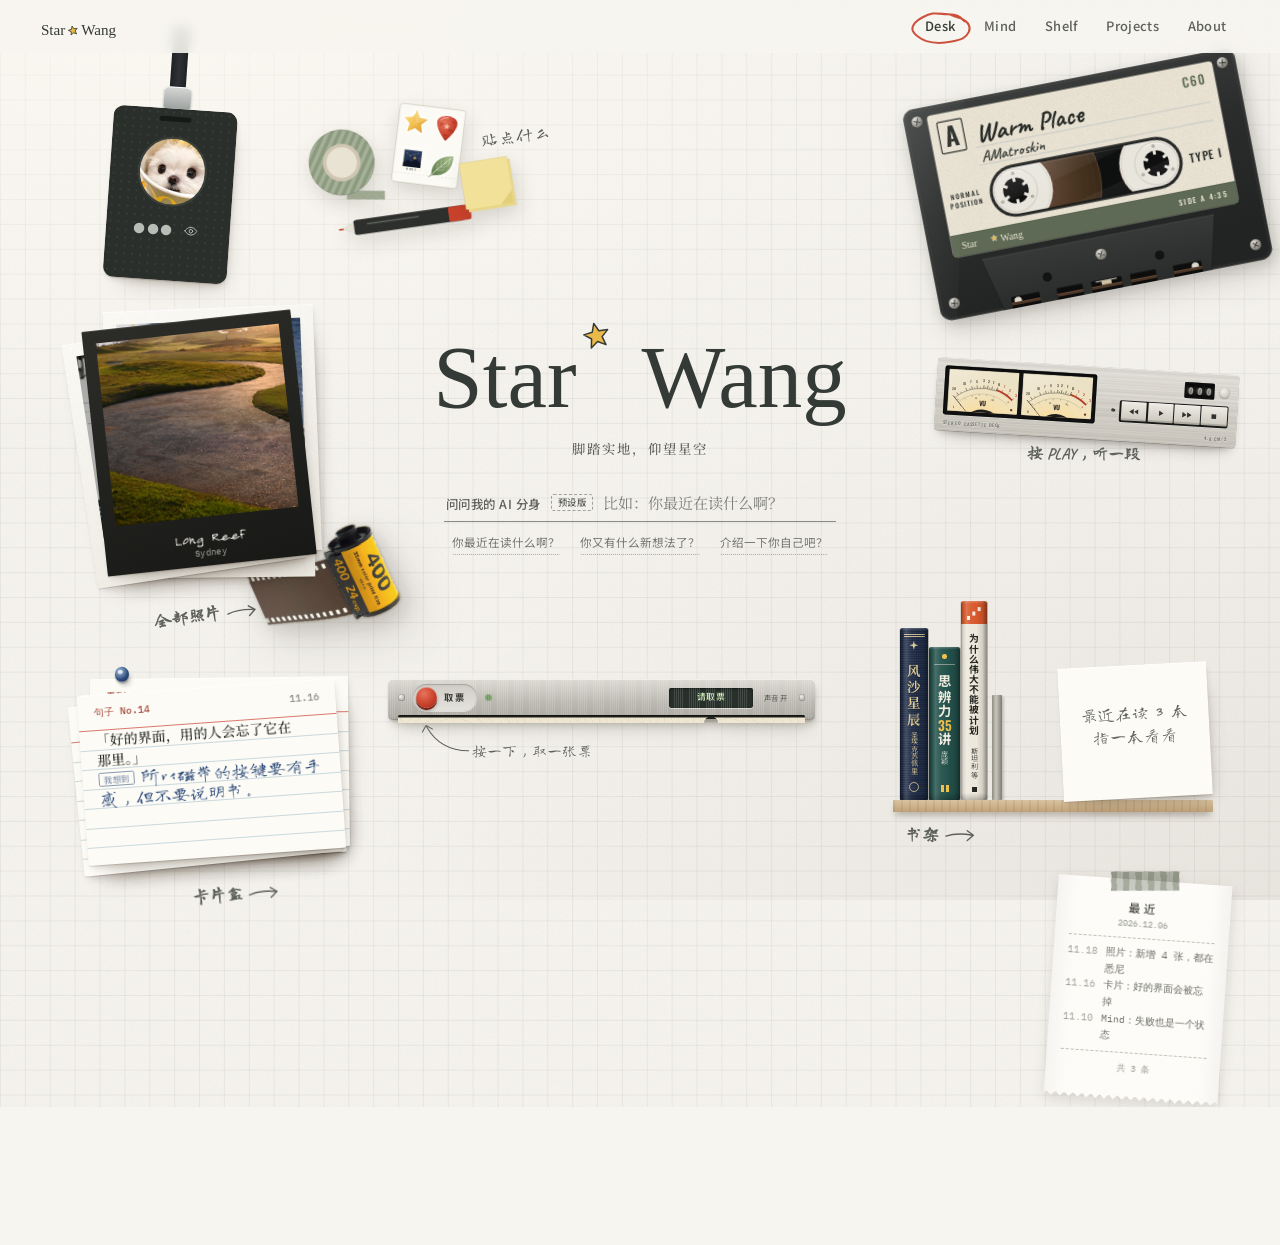
==== commit 5757a3d9: "20261119 - Projects 文章专栏 Co-Authored-By: Claude Opus 5.5 <noreply@anthropic.com> Claude-Session: htt" ====
--- a/index.html
+++ b/index.html
@@ -1559,6 +1559,105 @@
 .pub-ab .pub-zh{font:400 14px/1.75 'Noto Sans SC',sans-serif;color:#3E423D}
 .pub-note{margin:10px 0 0;font:400 12px/1.5 'Noto Sans SC',sans-serif;color:var(--ink2)}
 @media (max-width:899px){.pub{grid-template-columns:minmax(0,1fr);gap:4px;padding:16px 0}.pub-t{font-size:16px}}
+
+/* ── 文章专栏：列表 ── */
+.pjtop{margin-top:22px}
+.posts{margin-top:46px}
+.posts[hidden]{display:none}
+.posts .pub-h{margin-bottom:18px}
+.pol{list-style:none;margin:0;padding:0;display:grid;grid-template-columns:repeat(auto-fill,minmax(420px,1fr));gap:22px 28px}
+.po{position:relative}
+.po-a{display:flex;flex-direction:column;gap:14px;height:100%;box-sizing:border-box;padding:22px 26px 18px;background:#FDFCF8;color:var(--ink);text-decoration:none;border-radius:2px;box-shadow:0 1px 1px rgba(0,0,0,.07),0 12px 22px -14px rgba(40,30,15,.35);rotate:-.25deg;transition:translate 220ms var(--eo),box-shadow 220ms var(--eo)}
+.po:nth-child(even) .po-a{rotate:.3deg}
+.po-a:focus-visible{outline:2px solid var(--marker);outline-offset:4px}
+@media (hover:hover) and (pointer:fine){.po-a:hover{translate:0 -3px;box-shadow:0 1px 1px rgba(0,0,0,.07),0 18px 26px -14px rgba(40,30,15,.4)}.po-a:hover .po-go{color:var(--marker)}}
+.po-main{display:flex;flex-direction:column;gap:6px}
+.po-tag{align-self:flex-start;padding:3px 7px 2px;border:1px solid currentColor;border-radius:2px;font:500 11px/1.2 'IBM Plex Mono','Noto Sans SC',monospace;letter-spacing:.03em;color:#4A5A4D}
+.po-t{margin-top:4px;font:700 19px/1.4 'Noto Serif SC',serif}
+.po-s{font:400 14px/1.7 'Noto Sans SC',sans-serif;color:#3E423D}
+.po-meta{display:flex;flex-wrap:wrap;gap:4px 14px;margin-top:4px;font:400 12px/1.5 'IBM Plex Mono','Noto Sans SC',monospace;color:var(--ink2)}
+.po-go{margin-top:auto;align-self:flex-end;font:400 20px/1 'Caveat','Long Cang',cursive;color:var(--ink2);transition:color 200ms}
+.po .devbar{margin-top:8px}
+
+/* ── 文章页：一张摊开的稿纸 ── */
+.pv-prog{position:fixed;left:0;right:0;top:0;height:3px;background:var(--marker);transform-origin:0 50%;transform:scaleX(0);z-index:70;pointer-events:none}
+.pv-wrap{display:grid;grid-template-columns:190px minmax(0,760px);justify-content:center;gap:44px;max-width:1240px;margin:0 auto;padding:26px max(calc(var(--vw,1vw) * 4),16px) 110px;box-sizing:border-box}
+.pv-toc{position:sticky;top:96px;align-self:start;padding-top:96px}
+.pv-toc-h{margin:0 0 10px;font:500 12px/1 'Noto Sans SC',sans-serif;letter-spacing:.12em;color:var(--ink2)}
+.pv-toc ol,.pv-tocm ol{list-style:none;margin:0;padding:0;display:grid;gap:2px}
+.pv-toc button,.pv-tocm button{all:unset;box-sizing:border-box;display:block;width:100%;padding:6px 0 6px 12px;border-left:2px solid rgba(38,41,37,.12);cursor:pointer;font:400 13px/1.5 'Noto Sans SC',sans-serif;color:var(--ink2);transition:color 160ms,border-color 160ms}
+.pv-toc button:hover,.pv-tocm button:hover{color:var(--ink)}
+.pv-toc button.on{color:var(--ink);border-left-color:var(--marker)}
+.pv-toc button:focus-visible,.pv-tocm button:focus-visible{outline:2px solid var(--marker);outline-offset:2px}
+.pv-tocm{display:none}
+.pv{position:relative;padding:58px 68px 40px;background:#FDFCF8;border-radius:2px;box-shadow:0 1px 1px rgba(0,0,0,.08),0 24px 40px -24px rgba(40,30,15,.4)}
+.pv::before{content:'';position:absolute;left:50%;top:-12px;width:118px;height:26px;margin-left:-59px;background:rgba(214,203,170,.62);rotate:-1.6deg;box-shadow:0 1px 1px rgba(0,0,0,.05)}
+.pv-h{padding-bottom:26px;border-bottom:1px dashed rgba(38,41,37,.2)}
+.pv-k{display:flex;align-items:center;gap:12px;margin:0;font:500 12px/1.2 'IBM Plex Mono','Noto Sans SC',monospace;color:#4A5A4D}
+.pv-stamp{padding:4px 8px 3px;border:1.5px solid var(--marker);border-radius:3px;color:var(--marker);font:600 12px/1 'Noto Sans SC',sans-serif;letter-spacing:.14em;rotate:-3deg}
+.pv h1{margin:18px 0 0;font:700 34px/1.3 'Noto Serif SC',serif;color:var(--ink);letter-spacing:.01em}
+.pv-sum{margin:12px 0 0;font:400 17px/1.75 'Noto Serif SC',serif;color:#4A4E48}
+.pv-meta{display:flex;flex-wrap:wrap;gap:4px 16px;margin:16px 0 0;font:400 12px/1.5 'IBM Plex Mono','Noto Sans SC',monospace;color:var(--ink2)}
+.pv-body{padding-top:10px;font:400 16.5px/1.95 'Noto Serif SC',serif;color:#2E322D;overflow-wrap:break-word}
+.pv-body>*{max-width:38em}
+.pv-body h2{display:table;margin:2.1em 0 .75em;font:700 21px/1.4 'Noto Serif SC',serif;color:var(--ink);background:linear-gradient(transparent 64%,rgba(233,185,73,.42) 64%);scroll-margin-top:90px}
+.pv-body h3{margin:1.7em 0 .5em;font:700 17px/1.5 'Noto Serif SC',serif;color:var(--ink);scroll-margin-top:90px}
+.pv-body p{margin:0 0 1.05em}
+.pv-body ul,.pv-body ol{margin:0 0 1.2em;padding:0;list-style:none}
+.pv-body li{position:relative;padding-left:1.5em;margin:.35em 0}
+.pv-body ul>li::before{content:'';position:absolute;left:.35em;top:.95em;width:.55em;height:1.5px;background:var(--ink2)}
+.pv-body ol{counter-reset:pv}
+.pv-body ol>li{counter-increment:pv;padding-left:2.1em}
+.pv-body ol>li::before{content:counter(pv);position:absolute;left:0;top:.3em;width:1.45em;height:1.45em;border:1px solid rgba(200,65,43,.55);border-radius:50%;display:grid;place-items:center;font:500 11.5px/1 'IBM Plex Mono',monospace;color:var(--marker)}
+.pv-body strong{font-weight:700;color:var(--ink)}
+.pv-body a{color:var(--ink);text-decoration:underline;text-decoration-color:color-mix(in srgb,var(--marker) 55%,transparent);text-underline-offset:3px}
+.pv-body a:hover{color:var(--marker)}
+.pv-body blockquote{margin:0 0 1.2em;padding:2px 0 2px 18px;border-left:3px solid color-mix(in srgb,var(--marker) 45%,transparent);color:#4A4E48}
+.pv-body blockquote p{margin:.3em 0}
+.pv-body code{padding:1px 5px;border-radius:3px;background:rgba(43,46,42,.07);font:400 .88em/1 'IBM Plex Mono',monospace}
+.pv-body pre{max-width:none;margin:0 0 1.3em;padding:14px 16px;border-radius:3px;background:#F2EEE3;overflow:auto;font:400 13px/1.65 'IBM Plex Mono',monospace}
+.pv-body pre code{padding:0;background:none;font:inherit}
+.pv-body hr{max-width:none;margin:2em 0;border:0;border-top:1px dashed rgba(38,41,37,.25)}
+.pv-body figure{max-width:none;margin:1.6em 0}
+.pv-body figure img{display:block;max-width:100%;height:auto;margin:0 auto;padding:8px;background:#fff;box-shadow:0 1px 2px rgba(0,0,0,.12),0 10px 20px -12px rgba(40,30,15,.4);rotate:-.4deg}
+.pv-body figcaption{margin-top:10px;text-align:center;font:400 18px/1.3 'Long Cang','Caveat',cursive;color:var(--ink2)}
+.pv-f{margin-top:34px;padding-top:20px;border-top:1px dashed rgba(38,41,37,.2)}
+.pv-ln{display:flex;flex-wrap:wrap;gap:16px}
+.pv-ln a{font:500 13.5px/1 'Noto Sans SC',sans-serif;color:var(--ink);text-decoration:underline;text-decoration-color:color-mix(in srgb,var(--ink) 30%,transparent);text-underline-offset:4px;padding:4px 0}
+.pv-ln a:hover{text-decoration-color:var(--marker)}
+.pv-rel{margin-top:22px}
+.pv-rel h2{margin:0 0 8px;font:500 12px/1 'Noto Sans SC',sans-serif;letter-spacing:.12em;color:var(--ink2)}
+.pv-rel ul{list-style:none;margin:0;padding:0;display:grid;gap:6px}
+.pv-rel li{display:flex;gap:12px;align-items:baseline;font:400 14px/1.5 'Noto Serif SC',serif}
+.pv-rel li a{color:var(--ink)}
+.pv-rel li span{font:400 11.5px/1 'IBM Plex Mono',monospace;color:var(--ink2)}
+.pv-f .devbar{margin-top:18px}
+.pv-none{grid-column:1/-1;padding:80px 0;text-align:center;font:400 15px/1.8 'Noto Sans SC',sans-serif;color:var(--ink2)}
+.pv-none a{color:var(--marker)}
+@media (prefers-reduced-motion:reduce){.po-a,.pv-toc button{transition:none}}
+@media (max-width:899px){
+  .pol{grid-template-columns:minmax(0,1fr);gap:18px}
+  .po-a{padding:20px 20px 16px;rotate:0deg}.po:nth-child(even) .po-a{rotate:0deg}
+  .pv-wrap{grid-template-columns:minmax(0,1fr);gap:0;padding-top:18px}
+  .pv-wrap>.pv-toc,.pv-wrap>span:first-child{display:none}
+  .pv{padding:36px 20px 28px}
+  .pv h1{font-size:25px}
+  .pv-sum{font-size:15.5px}
+  .pv-body{font-size:16px;line-height:1.9}
+  .pv-tocm{display:block;margin:18px 0 0;padding:10px 14px;border:1px solid rgba(38,41,37,.14);border-radius:3px;background:rgba(255,255,255,.5)}
+  .pv-tocm summary{cursor:pointer;font:500 13px/1.6 'Noto Sans SC',sans-serif;color:var(--ink)}
+  .pv-tocm ol{margin-top:6px}
+}
+/* 打印：只留文章本身 */
+@media print{
+  body{zoom:1!important;background:#fff!important}
+  body *{visibility:hidden}
+  .page[data-page=post],.page[data-page=post] .pv,.page[data-page=post] .pv *{visibility:visible}
+  .page[data-page=post] .pv{position:absolute;left:0;top:0;width:100%;padding:0;box-shadow:none;background:#fff}
+  .pv::before,.pv .devbar,.pv-tocm{display:none!important}
+  .pv-body>*{max-width:none}
+  .pv-body a::after{content:' (' attr(href) ')';font-size:.8em;color:#666}
+}
 </style>
 </head>
 <body>
@@ -1761,9 +1860,16 @@
 <!-- Projects -->
 <section class="page" data-page="projects" aria-labelledby="pt-proj" hidden>
   <a class="goback" href="#/"><svg viewBox="0 0 34 14" aria-hidden="true"><path d="M33 7c-9-3-19-3-30 1M9 1.5 2 7.6l7.4 5"/></svg>回到画板</a>
-  <div class="ptitle"><h1 id="pt-proj">Projects</h1><p>发过的论文，和正在做的东西。</p></div>
-  <div class="pjbar" role="group" aria-label="筛选"><button type="button" class="pjf on" data-f="all" aria-pressed="true">全部</button><button type="button" class="pjf" data-f="paper" aria-pressed="false">论文 <b>3</b></button><button type="button" class="pjf" data-f="build" aria-pressed="false">项目 <b>1</b></button></div>
+  <div class="ptitle"><h1 id="pt-proj">Projects</h1><p>发过的论文，和做事情时写下的文章。</p></div>
+  <div class="shbar pjtop"><div class="pjbar" role="group" aria-label="筛选" id="pjf"></div><div class="devbar"><button type="button" class="devbtn" data-dev="post-add">＋ 写一篇</button></div></div>
   <div class="pjboard" id="pjboard"></div>
+</section>
+
+<!-- 文章：#/p/<id> -->
+<section class="page" data-page="post" aria-labelledby="pt-post" hidden>
+  <div class="pv-prog" aria-hidden="true"></div>
+  <a class="goback" href="#/projects"><svg viewBox="0 0 34 14" aria-hidden="true"><path d="M33 7c-9-3-19-3-30 1M9 1.5 2 7.6l7.4 5"/></svg>回到 Projects</a>
+  <div class="pv-wrap" id="postv"></div>
 </section>
 
 <!-- 信箱：只有 Star 自己看得到 -->
@@ -2372,14 +2478,14 @@
 
 /* ── 路由：#/、#/photos、#/mind、#/shelf、#/about ── */
 const PAGES={'':'desk',photos:'photos',mind:'mind',shelf:'shelf',projects:'projects',about:'about',inbox:'inbox'};
-const NAVOF={desk:'desk',photos:'desk',mind:'mind',shelf:'shelf',projects:'projects',about:'about',inbox:'inbox'};
+const NAVOF={desk:'desk',photos:'desk',mind:'mind',shelf:'shelf',projects:'projects',post:'projects',about:'about',inbox:'inbox'};
 let CURPG=null;
 function setNav(key){$$('.nav a').forEach(a=>{a.dataset.nav===key?a.setAttribute('aria-current','page'):a.removeAttribute('aria-current')})}
-function route(first){const h=location.hash;if(h&&!h.startsWith('#/'))return;const pg=PAGES[h.replace(/^#\/?/,'')]||'desk';if(pg===CURPG)return;
+function route(first){const h=location.hash;if(h&&!h.startsWith('#/'))return;const key=h.replace(/^#\/?/,'');const pg=/^p\/[\w-]+$/.test(key)?'post':(PAGES[key]||'desk');if(pg===CURPG)return;
  const swap=()=>{$$('.page').forEach(p=>p.hidden=p.dataset.page!==pg);CURPG=pg;window.scrollTo({top:0,behavior:'instant'});setNav(NAVOF[pg]);
   if(pg==='mind')safe('mindshow',()=>{renderPath();renderReader(true)});
   const onDesk=pg==='desk';$('#tray').hidden=!onDesk||!TRAYOPEN;$('#traytog').hidden=!onDesk;$('#trayhint').hidden=!onDesk||!TRAYOPEN;if(!onDesk){if(DIY.tool)setTool(null);$('#sheet').hidden=true;$('#toast').hidden=true}
-  document.title=({desk:'Star Wang',photos:'照片 — Star Wang',mind:'Mind — Star Wang',shelf:'Shelf — Star Wang',projects:'Projects — Star Wang',about:'About — Star Wang',inbox:'信箱 — Star Wang'})[pg];
+  document.title=({desk:'Star Wang',photos:'照片 — Star Wang',mind:'Mind — Star Wang',shelf:'Shelf — Star Wang',projects:'Projects — Star Wang',post:'Projects — Star Wang',about:'About — Star Wang',inbox:'信箱 — Star Wang'})[pg];
   document.dispatchEvent(new CustomEvent('pagechange',{detail:pg}))};
  if(!first&&document.startViewTransition&&!RM.matches)document.startViewTransition(swap);else swap()}
 
@@ -2940,31 +3046,81 @@
  ln:[['GitHub','https://github.com/Wangyx163/colwork_agent']]};
 function auHTML(a){return a.map(n=>{const bare=n.replace(/[*†]/g,'');return bare===ME?`<b class="me">${esc(n)}</b>`:esc(n)}).join(', ')}
 const lnHTML=ln=>`<nav class="pj-ln" aria-label="链接">${ln.map(([l,u])=>`<a href="${u}" target="_blank" rel="noopener">${l}<span aria-hidden="true"> ↗</span></a>`).join('')}</nav>`;
-function pjRender(){const b=$('#pjboard');if(!b)return;
+/* ── 文章专栏：每个项目 / 实习写成文章，按「项目」「实习」分开，组内按时间排 ── */
+const POSTS=[
+ {id:'colwork',kind:'项目',tag:'ColWork',d:'2026.11.19',u:'',t:'ColWork：会后协作 Agent',
+  sum:'从会议决策，到有人负责、持续协作、可追溯且经过确认的成果。',
+  body:['## 它是做什么的',COLWORK.what,'## 灵感从哪来',COLWORK.why,'## 一场会之后，它怎么走',COLWORK.flow.map(([a,d],i)=>`${i+1}. **${a}**：${d}`).join('\n'),
+   '## 现在能做的',COLWORK.can.map(x=>'- '+x).join('\n'),'## 接下来',COLWORK.next.map(x=>'- '+x).join('\n'),'## 用到的技术',COLWORK.stack.join('、')].join('\n\n'),
+  ln:COLWORK.ln.map(([l,u])=>l+' '+u).join('\n')}];
+const postById=id=>POSTS.find(p=>p.id===id);
+const dnum=d=>{const m=String(d||'').match(/(\d{4})\D+(\d{1,2})(?:\D+(\d{1,2}))?/);return m?+m[1]*1e4+ +m[2]*100+ +(m[3]||0):0};
+const lastOf=p=>Math.max(dnum(p.d),dnum(p.u));
+function readMin(t){t=String(t||'');const n=(t.match(/[㐀-鿿]/g)||[]).length+(t.match(/[A-Za-z]+/g)||[]).length*1.6;return Math.max(1,Math.round(n/380))}
+function mdInline(s){return esc(s).replace(/`([^`]+)`/g,'<code>$1</code>').replace(/\*\*([^*]+)\*\*/g,'<strong>$1</strong>')
+ .replace(/\[([^\]]+)\]\(((?:https?:\/\/|mailto:)[^\s)]+|#\/[\w/-]*)\)/g,(m,t,u)=>`<a href="${u}"${u.startsWith('#')?'':' target="_blank" rel="noopener"'}>${t}</a>`)}
+function md(src){const L=String(src||'').replace(/\r/g,'').split('\n'),out=[],toc=[];let i=0,para=[];
+ const flush=()=>{if(para.length){out.push(`<p>${mdInline(para.reduce((a,b)=>a+(/[A-Za-z0-9,.;:!?]$/.test(a)&&/^[A-Za-z0-9]/.test(b)?' ':'')+b,''))}</p>`);para=[]}};
+ while(i<L.length){const l=L[i],t=l.trim();
+  if(/^```/.test(t)){flush();const buf=[];i++;while(i<L.length&&!/^```/.test(L[i].trim()))buf.push(L[i++]);i++;out.push(`<pre><code>${esc(buf.join('\n'))}</code></pre>`);continue}
+  if(!t){flush();i++;continue}
+  let m;
+  if((m=t.match(/^(#{2,3})\s+(.+)$/))){flush();if(m[1]==='##'){const id='s'+(toc.length+1);toc.push([id,m[2]]);out.push(`<h2 id="${id}">${mdInline(m[2])}</h2>`)}else out.push(`<h3>${mdInline(m[2])}</h3>`);i++;continue}
+  if(/^(-{3,}|\*{3,})$/.test(t)){flush();out.push('<hr>');i++;continue}
+  if((m=t.match(/^!\[([^\]]*)\]\(((?:https?:\/\/)?[\w./%?=&:-]+)\)$/))){flush();out.push(`<figure><img src="${esc(m[2])}" alt="${esc(m[1])}" loading="lazy" decoding="async">${m[1]?`<figcaption>${esc(m[1])}</figcaption>`:''}</figure>`);i++;continue}
+  if(/^>\s?/.test(t)){flush();const buf=[];while(i<L.length&&/^>\s?/.test(L[i].trim()))buf.push(L[i++].trim().replace(/^>\s?/,''));out.push(`<blockquote>${buf.map(x=>`<p>${mdInline(x)}</p>`).join('')}</blockquote>`);continue}
+  if(/^[-*]\s+/.test(t)){flush();const buf=[];while(i<L.length&&/^[-*]\s+/.test(L[i].trim()))buf.push(L[i++].trim().replace(/^[-*]\s+/,''));out.push(`<ul>${buf.map(x=>`<li>${mdInline(x)}</li>`).join('')}</ul>`);continue}
+  if(/^\d+[.、]\s*/.test(t)){flush();const buf=[];while(i<L.length&&/^\d+[.、]\s*/.test(L[i].trim()))buf.push(L[i++].trim().replace(/^\d+[.、]\s*/,''));out.push(`<ol>${buf.map(x=>`<li>${mdInline(x)}</li>`).join('')}</ol>`);continue}
+  para.push(t);i++}
+ flush();return {html:out.join('\n'),toc}}
+const lnParse=s=>String(s||'').split('\n').map(x=>x.trim()).filter(Boolean).map(x=>{const m=x.match(/^(.*?)\s*(https?:\/\/\S+)$/);return m?[m[1]||'链接',m[2]]:null}).filter(Boolean);
+let PJF='all';
+function pjRender(){const b=$('#pjboard'),f=$('#pjf');if(!b)return;
+ const n={paper:PAPERS.length,'项目':POSTS.filter(p=>p.kind==='项目').length,'实习':POSTS.filter(p=>p.kind==='实习').length};
+ if(PJF!=='all'&&!n[PJF])PJF='all';
+ if(f)f.innerHTML=[['all','全部',PAPERS.length+POSTS.length],['paper','论文',n.paper],['项目','项目',n['项目']],['实习','实习',n['实习']]].filter(([k,,c])=>k==='all'||c).map(([k,l,c])=>`<button type="button" class="pjf${PJF===k?' on':''}" data-f="${k}" aria-pressed="${PJF===k}">${l} <b>${c}</b></button>`).join('');
  const P=[...PAPERS].sort((x,y)=>(+y.y)-(+x.y));const notes=[...new Set(P.map(p=>p.note).filter(Boolean))];
- const papers=`<section class="pubs" aria-labelledby="pubs-h"><h2 class="pub-h" id="pubs-h">Publications<span>${P.length}</span></h2><ol class="publ">${P.map(p=>{const main=(p.ln.find(l=>l[0]==='论文')||p.ln[0]||[])[1];
+ const papers=`<section class="pubs" aria-labelledby="pubs-h"${PJF==='all'||PJF==='paper'?'':' hidden'}><h2 class="pub-h" id="pubs-h">Publications<span>${P.length}</span></h2><ol class="publ">${P.map(p=>{const main=(p.ln.find(l=>l[0]==='论文')||p.ln[0]||[])[1];
   return `<li class="pub" id="pj-${p.id}"><span class="pub-y">${p.y}</span><div class="pub-m">
   <h3 class="pub-t" lang="en">${main?`<a href="${main}" target="_blank" rel="noopener">${p.t}</a>`:p.t}</h3>
   <p class="pub-au" lang="en">${auHTML(p.au)}</p>
   <p class="pub-v"><span class="pub-venue">${p.v}</span><span class="pub-kind">${p.kind}</span>${p.ln.map(([l,u])=>`<a href="${u}" target="_blank" rel="noopener">${l}<span aria-hidden="true"> ↗</span></a>`).join('')}</p>
   <details class="pj-ab pub-ab"><summary>摘要</summary><p class="pub-zh">${p.zh}</p><p lang="en">${p.ab}</p><ul class="pj-kw" aria-label="关键词">${p.kw.map(k=>`<li lang="en">${k}</li>`).join('')}</ul></details>
   </div></li>`}).join('')}</ol>${notes.map(n=>`<p class="pub-note">${n}</p>`).join('')}</section>`;
- const c=COLWORK;
- const build=`<article class="pj pj-build" data-k="build" id="pj-colwork">
-  <span class="pj-tape" aria-hidden="true"></span>
-  <header class="pj-h"><span class="pj-v">个人项目</span><span>还在迭代</span></header>
-  <h3 class="pj-t">ColWork<small>会后协作 Agent</small></h3>
-  <p class="pj-lede">从会议决策，到有人负责、持续协作、可追溯且经过确认的成果。</p>
-  <div class="pj-two"><section><h4>它是做什么的</h4><p>${c.what}</p></section><section><h4>灵感从哪来</h4><p>${c.why}</p></section></div>
-  <section><h4>一场会之后，它怎么走</h4><ol class="pj-flow">${c.flow.map(([a,d])=>`<li tabindex="0"><b>${a}</b><span>${d}</span></li>`).join('')}</ol></section>
-  <div class="pj-two"><section><h4>现在能做的</h4><ul class="pj-list">${c.can.map(x=>`<li>${x}</li>`).join('')}</ul></section>
-  <section><h4>接下来</h4><ul class="pj-list next">${c.next.map(x=>`<li>${x}</li>`).join('')}</ul></section></div>
-  <ul class="pj-kw" aria-label="技术">${c.stack.map(k=>`<li>${k}</li>`).join('')}</ul>
-  ${lnHTML(c.ln)}</article>`;
- b.innerHTML=`${papers}<section class="pjs" aria-labelledby="pjs-h"><h2 class="pub-h" id="pjs-h">在做的东西<span>1</span></h2>${build}</section>`;
- const fs=$$('[data-page=projects] .pjf');fs.forEach(f=>f.addEventListener('click',()=>{const v=f.dataset.f;fs.forEach(x=>{x.classList.toggle('on',x===f);x.setAttribute('aria-pressed',x===f)});
-  $('.pubs',b).hidden=v==='build';$('.pjs',b).hidden=v==='paper'}))}
-safe('projects',pjRender);
+ const L=POSTS.filter(p=>PJF==='all'||PJF===p.kind).sort((x,y)=>lastOf(y)-lastOf(x));
+ const item=p=>`<li class="po"><a class="po-a" href="#/p/${p.id}"><span class="po-main"><span class="po-tag">${esc(p.tag||'')}</span><span class="po-t">${esc(p.t)}</span>${p.sum?`<span class="po-s">${esc(p.sum)}</span>`:''}<span class="po-meta"><span>写于 ${esc(p.d||'')}</span>${p.u&&p.u!==p.d?`<span>更新 ${esc(p.u)}</span>`:''}<span>约 ${readMin(p.body)} 分钟</span></span></span><span class="po-go" aria-hidden="true">读全文 →</span></a>
+  <div class="devbar"><button type="button" class="devbtn" data-dev="post-edit" data-id="${p.id}">编辑</button><button type="button" class="devbtn" data-dev="post-del" data-id="${p.id}">删掉</button></div></li>`;
+ const posts=['项目','实习'].map(k=>{const ps=L.filter(p=>p.kind===k);if(!ps.length)return '';
+  return `<section class="posts" aria-labelledby="posts-${k}">${''}<h2 class="pub-h" id="posts-${k}">${k}<span>${ps.length}</span></h2><ol class="pol">${ps.map(item).join('')}</ol></section>`}).join('')||(PJF==='paper'?'':'<section class="posts"><p class="empty">还没有文章。</p></section>');
+ b.innerHTML=papers+(PJF==='paper'?'':posts)}
+safe('projects',()=>{pjRender();const f=$('#pjf');if(f)f.addEventListener('click',e=>{const x=e.target.closest('.pjf');if(!x)return;PJF=x.dataset.f;pjRender()})});
+
+/* 文章页：#/p/<id> */
+let POSTCUR=null,postIO=null;
+function postRender(id){const w=$('#postv');if(!w)return;const p=postById(id);POSTCUR=id;if(postIO){postIO.disconnect();postIO=null}
+ if(!p){w.innerHTML='<div class="pv-none"><p>这篇文章不在了。</p><a href="#/projects">回到 Projects</a></div>';document.title='Projects — Star Wang';return}
+ const {html,toc}=md(p.body);const ln=lnParse(p.ln);
+ const rel=POSTS.filter(x=>x!==p&&x.tag===p.tag&&x.kind===p.kind).sort((x,y)=>lastOf(y)-lastOf(x));
+ const tocList=toc.map(([i,t])=>`<li><button type="button" data-s="${i}">${mdInline(t)}</button></li>`).join('');
+ w.innerHTML=`${toc.length>1?`<aside class="pv-toc" aria-label="目录"><p class="pv-toc-h">目录</p><ol>${tocList}</ol></aside>`:'<span></span>'}
+ <article class="pv" lang="zh-CN">
+  <header class="pv-h"><p class="pv-k"><span class="pv-stamp">${esc(p.kind)}</span><span>${esc(p.tag||'')}</span></p>
+   <h1 id="pt-post">${esc(p.t)}</h1>${p.sum?`<p class="pv-sum">${esc(p.sum)}</p>`:''}
+   <p class="pv-meta"><span>写于 ${esc(p.d||'')}</span>${p.u&&p.u!==p.d?`<span>最近更新 ${esc(p.u)}</span>`:''}<span>约 ${readMin(p.body)} 分钟</span></p></header>
+  ${toc.length>1?`<details class="pv-tocm"><summary>目录</summary><ol>${tocList}</ol></details>`:''}
+  <div class="pv-body">${html}</div>
+  <footer class="pv-f">${ln.length?`<nav class="pv-ln" aria-label="相关链接">${ln.map(([l,u])=>`<a href="${esc(u)}" target="_blank" rel="noopener">${esc(l)}<span aria-hidden="true"> ↗</span></a>`).join('')}</nav>`:''}
+   ${rel.length?`<section class="pv-rel"><h2>同一个${esc(p.kind)}里</h2><ul>${rel.map(x=>`<li><a href="#/p/${x.id}">${esc(x.t)}</a><span>${esc(x.d||'')}</span></li>`).join('')}</ul></section>`:''}
+   <div class="devbar"><button type="button" class="devbtn" data-dev="post-edit" data-id="${p.id}">编辑这篇</button></div></footer>
+ </article>`;
+ document.title=p.t+' — Star Wang';
+ $$('[data-s]',w).forEach(b=>b.addEventListener('click',()=>{const h=document.getElementById(b.dataset.s);const d=b.closest('details');if(d)d.open=false;requestAnimationFrame(()=>{if(h)h.scrollIntoView({behavior:RM.matches?'auto':'smooth',block:'start'})})}));
+ if('IntersectionObserver' in window&&toc.length>1){const bs=$$('.pv-toc [data-s]',w);postIO=new IntersectionObserver(es=>{es.forEach(e=>{if(e.isIntersecting)bs.forEach(b=>b.classList.toggle('on',b.dataset.s===e.target.id))})},{rootMargin:'-20% 0px -70% 0px'});toc.forEach(([i])=>{const h=document.getElementById(i);h&&postIO.observe(h)})}
+ postProg()}
+function postSync(){const m=location.hash.match(/^#\/p\/([\w-]+)$/);if(!m)return;const fresh=m[1]!==POSTCUR;postRender(m[1]);if(fresh)scrollTo({top:0,behavior:'instant'})}
+function postProg(){const bar=$('.pv-prog'),a=$('#postv .pv');if(!bar||!a||CURPG!=='post')return;const r=a.getBoundingClientRect(),de=document.documentElement,tot=r.height-innerHeight;const end=Math.ceil(scrollY+innerHeight)>=de.scrollHeight-4;const p=end||tot<=0?1:Math.min(1,Math.max(0,-r.top/tot));bar.style.transform=`scaleX(${p.toFixed(4)})`}
+safe('posts',()=>{let raf=0;addEventListener('scroll',()=>{if(CURPG!=='post'||raf)return;raf=requestAnimationFrame(()=>{raf=0;postProg()})},{passive:true});addEventListener('resize',()=>{if(CURPG==='post')postProg()});
+ addEventListener('hashchange',postSync);document.addEventListener('pagechange',e=>{if(e.detail==='post')postSync()});postSync()});
 
 /* ══════════ v9.2：书架、卡片、内容存储、开发端 / 展示端 ══════════ */
 const STN={reading:'在读',read:'读过',want:'想读'};
@@ -3020,9 +3176,9 @@
 /* 内容：默认写在页面里；我在开发端改过的，存进页面自带的数据库，所有能读数据的人看到的都是新的 */
 const LOCALDEV=location.hostname==='127.0.0.1'&&/[?&]dev\b/.test(location.search);
 const CONTENT_DOC='content/site';
-function contentSnapshot(){return {cards:CARDS.map(c=>({...c})),books:BOOKS.map(b=>({...b})),log:LOG.map(l=>[l[0],l[1]]),qa:QA.map(x=>({...x})),at:new Date().toISOString()}}
-function renderAll(){cardsRender();homeBooksRender();shelfRender();rcptRender(false)}
-function contentApply(d){if(!d)return;if(Array.isArray(d.cards))CARDS.splice(0,CARDS.length,...d.cards);if(Array.isArray(d.books))BOOKS.splice(0,BOOKS.length,...d.books);if(Array.isArray(d.qa))d.qa.forEach(x=>{const o=QA.find(y=>y.id===x.id);if(o)Object.assign(o,x);else QA.splice(QA.length-1,0,x)});
+function contentSnapshot(){return {cards:CARDS.map(c=>({...c})),books:BOOKS.map(b=>({...b})),log:LOG.map(l=>[l[0],l[1]]),qa:QA.map(x=>({...x})),posts:POSTS.map(x=>({...x})),at:new Date().toISOString()}}
+function renderAll(){cardsRender();homeBooksRender();shelfRender();rcptRender(false);safe('pj',pjRender);if(CURPG==='post'&&POSTCUR)postRender(POSTCUR)}
+function contentApply(d){if(!d)return;if(Array.isArray(d.cards))CARDS.splice(0,CARDS.length,...d.cards);if(Array.isArray(d.books))BOOKS.splice(0,BOOKS.length,...d.books);if(Array.isArray(d.posts))POSTS.splice(0,POSTS.length,...d.posts);if(Array.isArray(d.qa))d.qa.forEach(x=>{const o=QA.find(y=>y.id===x.id);if(o)Object.assign(o,x);else QA.splice(QA.length-1,0,x)});
  if(Array.isArray(d.log))LOG.splice(0,LOG.length,...d.log.map(l=>[l[0],l[1],'']));renderAll()}
 async function contentLoad(){if(LOCALDEV){contentApply(lsGet('dev-content'));COVERS=lsGet('dev-covers',{})||{};shelfRender();return}
  await dbReady;if(!DB.db)return;try{const r=await withTO(DB.db.doc(CONTENT_DOC).get());if(r.exists)contentApply(r.data())}catch(e){}
@@ -3037,7 +3193,7 @@
 /* 编辑框：一个通用的小表单 */
 function shrinkImg(file,max=420){return new Promise((res,rej)=>{const r=new FileReader();r.onerror=rej;r.onload=()=>{const im=new Image();im.onerror=rej;im.onload=()=>{const k=Math.min(1,max/Math.max(im.width,im.height));const c=document.createElement('canvas');c.width=Math.round(im.width*k);c.height=Math.round(im.height*k);c.getContext('2d').drawImage(im,0,0,c.width,c.height);res(c.toDataURL('image/jpeg',.82))};im.src=r.result};r.readAsDataURL(file)})}
 function editDialog(title,fields,vals={},opt={}){return new Promise(done=>{let d=$('#ed');if(!d){d=document.createElement('dialog');d.id='ed';d.className='after ed';document.body.append(d)}
- d.innerHTML=`<form class="apane" method="dialog"><h3>${esc(title)}</h3>${opt.tip?`<p class="edtip">${esc(opt.tip)}</p>`:''}<div class="edf">${fields.map(f=>{const v=vals[f.k]??f.def??'';const id='ed-'+f.k;
+ d.classList.toggle('wide',!!opt.wide);d.innerHTML=`<form class="apane" method="dialog"><h3>${esc(title)}</h3>${opt.tip?`<p class="edtip">${esc(opt.tip)}</p>`:''}<div class="edf">${fields.map(f=>{const v=vals[f.k]??f.def??'';const id='ed-'+f.k;
   if(f.type==='select')return `<label class="afield"><span>${f.l}</span><select id="${id}" name="${f.k}">${f.opts.map(([k,l])=>`<option value="${k}"${k===v?' selected':''}>${l}</option>`).join('')}</select></label>`;
   if(f.type==='textarea')return `<label class="afield"><span>${f.l}</span><textarea id="${id}" name="${f.k}" rows="${f.rows||3}" placeholder="${esc(f.ph||'')}"${f.req?' required':''}>${esc(v)}</textarea></label>`;
   if(f.type==='color')return `<label class="afield"><span>${f.l}</span><input type="color" id="${id}" name="${f.k}" value="${esc(v||'#5E6A55')}"></label>`;
@@ -3055,6 +3211,9 @@
 const BOOK_F=[{k:'st',l:'状态',type:'select',opts:[['reading','在读（会出现在首页）'],['read','读过'],['want','想读']]},{k:'cat',l:'分类',type:'select',opts:BCAT},{k:'t',l:'书名',req:true},{k:'sub',l:'副标题（可空）'},{k:'en',l:'原作名（外文书才填，可空）'},{k:'a',l:'作者 / 译者'},{k:'pub',l:'出版社'},{k:'y',l:'出版时间',ph:'例如 2024.6'},{k:'isbn',l:'ISBN'},
  {k:'q',l:'简介摘句',type:'textarea',rows:2,ph:'从书的官方简介里摘一句原文'},{k:'src',l:'简介来源链接',ph:'豆瓣或出版社的页面'},{k:'srcn',l:'来源名',ph:'豆瓣'},{k:'my',l:'我想到',type:'textarea',rows:2,ph:'读的时候的一句话（可空）'},
  {k:'sk',l:'书脊样式',type:'select',opts:Object.entries(SKN)},{k:'c',l:'纯色书脊的颜色',type:'color'},{k:'cover',l:'封面照片（可选）',type:'file',ph:'拍一张自己手上的书；会压缩到 420px 宽再存'}];
+const POST_F=[{k:'kind',l:'放在哪',type:'select',opts:[['项目','项目'],['实习','实习']]},{k:'tag',l:'项目名 / 实习单位',req:true,ph:'例如 ColWork'},
+ {k:'t',l:'标题',req:true},{k:'d',l:'写于',ph:'2026.11.19'},{k:'u',l:'最近更新（可空）',ph:'2026.11.20'},{k:'sum',l:'一句话摘要',type:'textarea',rows:2},{k:'body',l:'正文',type:'textarea',rows:14,ph:'## 小标题\n\n一段话……\n\n- 列表\n1. 步骤'},{k:'ln',l:'链接（一行一个：名字 网址）',type:'textarea',rows:2,ph:'GitHub https://github.com/…'}];
+const POST_TIP='正文支持：## 小标题、### 小小标题、- 列表、1. 步骤、> 引用、**加粗**、`代码`、[文字](网址)、![说明](图片网址)、``` 代码块、--- 分隔线。空一行分段。';
 const ACT={
  'card-add':async()=>{const r=await editDialog('新卡片',CARD_F,{k:'句子',d:todayStr().slice(5)});if(!r||r.action!=='ok')return;const no=CARDS.reduce((m,c)=>Math.max(m,c.no||0),0)+1;CARDS.unshift({...r.v,no});renderAll();contentSave()},
  'card-edit':async b=>{const c=CARDS.find(x=>String(x.no)===b.dataset.no);if(!c)return;const r=await editDialog(`编辑卡片 No.${c.no}`,CARD_F,c,{del:true});if(!r)return;if(r.action==='del')return ACT['card-del'](b);Object.assign(c,r.v);renderAll();contentSave()},
@@ -3066,6 +3225,11 @@
  'book-del':async b=>{const i=BOOKS.findIndex(x=>x.id===b.dataset.id);if(i<0||!confirm(`把《${BOOKS[i].t}》从书架上拿掉？`))return;const id=BOOKS[i].id;BOOKS.splice(i,1);if(COVERS[id])await coverSave(id,null);renderAll();contentSave()},
  'log-edit':async()=>{const r=await editDialog('编辑「最近」',[{k:'lines',l:'一行一条：日期 空格 内容',type:'textarea',rows:7,ph:'11.19 照片：新增 4 张'}],{lines:LOG.map(l=>l[0]+' '+l[1]).join('\n')});if(!r||r.action!=='ok')return;
   const L=r.v.lines.split('\n').map(x=>x.trim()).filter(Boolean).map(x=>{const m=x.match(/^(\S+)\s+(.+)$/);return m?[m[1],m[2],'']:[todayStr().slice(5),x,'']});LOG.splice(0,LOG.length,...L);renderAll();contentSave()},
+ 'post-add':async()=>{const r=await editDialog('写一篇',POST_F,{kind:'项目',d:todayStr()},{wide:true,tip:POST_TIP});if(!r||r.action!=='ok')return;
+  const id='p'+Date.now().toString(36);POSTS.push({id,...r.v});renderAll();await contentSave();location.hash='#/p/'+id},
+ 'post-edit':async b=>{const p=postById(b.dataset.id);if(!p)return;const r=await editDialog(`编辑《${p.t}》`,POST_F,p,{wide:true,del:true,tip:POST_TIP});if(!r)return;if(r.action==='del')return ACT['post-del'](b);
+  const was=p.u;Object.assign(p,r.v);if(p.u===was&&p.body!==undefined)p.u=todayStr();renderAll();contentSave()},
+ 'post-del':async b=>{const i=POSTS.findIndex(x=>x.id===b.dataset.id);if(i<0||!confirm(`删掉《${POSTS[i].t}》？`))return;POSTS.splice(i,1);renderAll();contentSave();if(CURPG==='post')location.hash='#/projects'},
  'qa-edit':async()=>{const F=[];QA.forEach((x,i)=>{F.push({k:'a'+i,l:x.l,type:'textarea',rows:3});if(x.id!=='else')F.push({k:'kw'+i,l:'↑ 什么时候用这条（关键词，逗号隔开）'})});
   const V={};QA.forEach((x,i)=>{V['a'+i]=x.a;V['kw'+i]=x.kw});const r=await editDialog('预设回答',F,V,{tip:'可以用：{reading} 在读的书、{done} 读过的几本、{doneN} 读过几本、{idea} 最新的念头、{papers} 论文、{email} 邮箱；[文字](#/shelf) 是站内链接。'});if(!r||r.action!=='ok')return;
   QA.forEach((x,i)=>{if(r.v['a'+i])x.a=r.v['a'+i];if(r.v['kw'+i]!==undefined&&x.id!=='else')x.kw=r.v['kw'+i]});contentSave()},
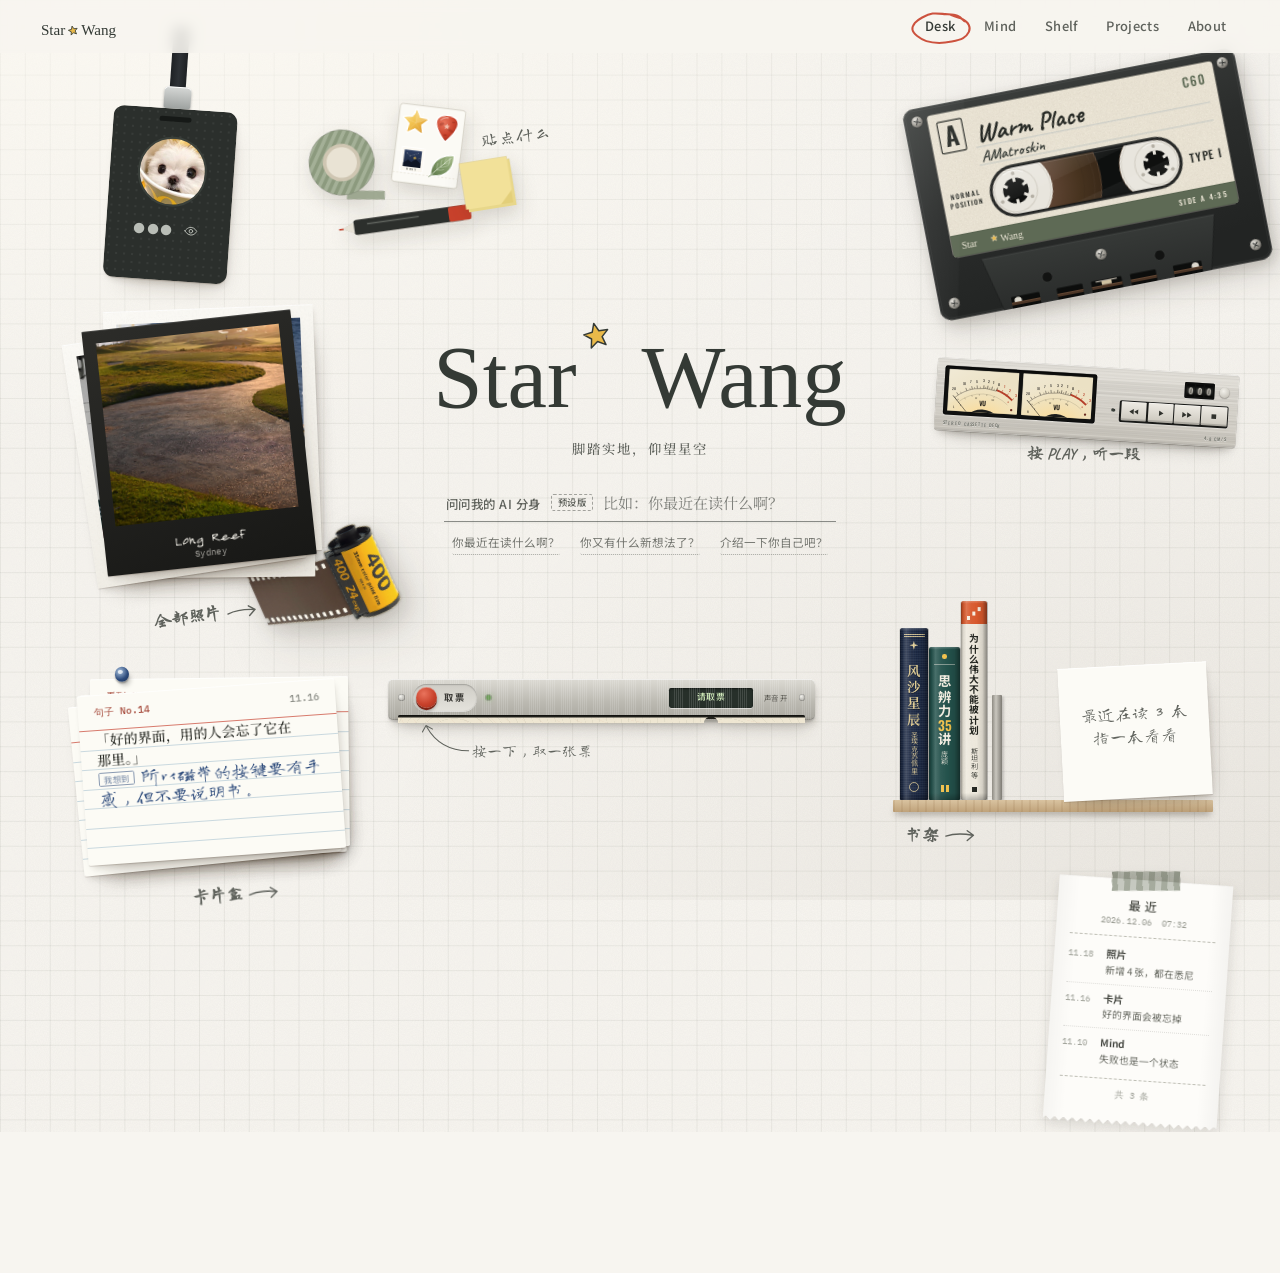
==== commit 128986fd: "20261121 - 初版 Co-Authored-By: Claude Opus 5.5 <noreply@anthropic.com> Claude-Session: https://claude" ====
--- a/index.html
+++ b/index.html
@@ -1465,17 +1465,20 @@
 /* ── 书架页：正常的书籍展示 ── */
 .shbar{display:flex;justify-content:space-between;align-items:center;gap:12px;flex-wrap:wrap;max-width:1240px;margin:22px auto 0;padding:0 max(calc(var(--vw,1vw) * 4),16px);box-sizing:border-box}
 .shbar .pjbar{margin:0;padding:0}
-.shelfwrap{width:100%;max-width:1240px;margin:0 auto;padding:8px max(calc(var(--vw,1vw) * 4),16px) 90px;box-sizing:border-box}
+.shelfbody{width:100%;max-width:1240px;margin:0 auto;padding:8px max(calc(var(--vw,1vw) * 4),16px) 90px;box-sizing:border-box}
 .shcat{margin-top:34px}
 .shcat-h{display:flex;align-items:baseline;gap:10px;margin:0 0 20px;padding-bottom:8px;border-bottom:1px solid rgba(38,41,37,.16);font:600 15px/1.3 'Noto Serif SC',serif;letter-spacing:.08em;color:var(--ink)}
 .shcat-h span{font:400 12px/1 'Caveat',cursive;font-size:17px;color:var(--ink2);letter-spacing:0}
 .shgrid{display:grid;grid-template-columns:repeat(auto-fill,minmax(300px,1fr));gap:36px 34px;align-items:start}
-.bco{position:relative;display:grid;grid-template-columns:118px 1fr;gap:18px;outline:none;border-radius:3px;padding:4px}
+.bco{position:relative;outline:none;border-radius:3px;padding:4px}
+.bco-in{display:grid;grid-template-columns:118px 1fr;gap:18px;color:inherit;text-decoration:none;border-radius:3px}
+a.bco-in:focus-visible{outline:2px solid var(--marker);outline-offset:6px}
+.bco.drop .bco-cv{outline:2px dashed var(--marker);outline-offset:3px}
 .bco.lit{animation:booklit 1.8s ease-out}
 .bco-cv{position:relative;aspect-ratio:2/3;border-radius:2px 4px 4px 2px;overflow:hidden;box-shadow:0 1px 1px rgba(0,0,0,.18),3px 10px 16px -6px rgba(40,30,15,.35);transition:translate 240ms cubic-bezier(.2,.8,.2,1),box-shadow 240ms}
 .bco-cv::after{content:'';position:absolute;inset:0;background:linear-gradient(90deg,rgba(0,0,0,.22) 0,rgba(255,255,255,.14) 4%,rgba(0,0,0,.05) 7%,rgba(0,0,0,0) 12%),linear-gradient(rgba(255,255,255,.08),rgba(0,0,0,.06));pointer-events:none}
 .bco-cv img{display:block;width:100%;height:100%;object-fit:cover}
-@media (hover:hover) and (pointer:fine){.bco:hover .bco-cv{translate:0 -4px;box-shadow:0 1px 1px rgba(0,0,0,.18),5px 16px 20px -8px rgba(40,30,15,.38)}}
+@media (hover:hover) and (pointer:fine){a.bco-in:hover h3{text-decoration:underline;text-decoration-color:color-mix(in srgb,var(--ink) 30%,transparent);text-underline-offset:4px}.bco:hover .bco-cv{translate:0 -4px;box-shadow:0 1px 1px rgba(0,0,0,.18),5px 16px 20px -8px rgba(40,30,15,.38)}}
 .cv{position:absolute;inset:0;display:flex;flex-direction:column;padding:14px 12px 12px 16px;background-color:var(--c);color:var(--fc);box-sizing:border-box}
 .cv::before{content:'';position:absolute;inset:0;background:var(--noise);background-size:140px;opacity:.12;mix-blend-mode:multiply;pointer-events:none}
 .cv-top{display:block;height:6px;margin-bottom:14px}
@@ -1502,7 +1505,7 @@
 .bco-src a,.bco-note a,.bco-ref a{color:inherit;text-decoration:underline;text-decoration-color:rgba(38,41,37,.3);text-underline-offset:2px;white-space:nowrap}
 .bco-src a:hover,.bco-note a:hover,.bco-ref a:hover{color:var(--marker);text-decoration-color:currentColor}
 .bco-note{margin:12px 0 0;font:400 12.5px/1.65 'Noto Sans SC',sans-serif;color:var(--ink2)}
-.bco-ref{margin:4px 0 0;font:400 11px/1.4 'Noto Sans SC',sans-serif;color:var(--ink2)}
+.bco-ref{display:flex;gap:12px;margin:10px 0 0;font:400 11.5px/1.4 'Noto Sans SC',sans-serif;color:var(--ink2)}
 .cv-sub{margin-top:5px;font:400 9px/1.4 'Noto Sans SC',sans-serif;opacity:.8}
 .bi-src{margin:4px 0 0;font:400 10.5px/1.4 'Noto Sans SC',sans-serif;color:var(--ink2)}
 .bco-my{margin:10px 0 0;font:400 18px/1.35 'Long Cang','Caveat',cursive;color:#1F2E6A}
@@ -1512,8 +1515,6 @@
 .icard .ic-n::before{content:none}
 
 /* ── AI 分身：预设回答 ── */
-.ans .aa .al{display:block}
-.ans .aa .al+.al{margin-top:4px}
 .ans .aa a{color:var(--marker);text-decoration:underline;text-decoration-color:color-mix(in srgb,var(--marker) 40%,transparent);text-underline-offset:3px}
 .ans .aa a:hover{text-decoration-color:currentColor}
 .askdev{margin-top:6px}
@@ -1526,12 +1527,21 @@
 .pnagain:focus-visible{outline:2px solid var(--marker);outline-offset:3px;border-radius:2px}
 .hname .aislot{z-index:2}
 .home .hname:has(.ans){z-index:40}
-.ans{position:relative;padding:14px 40px 12px 18px;background:#FBF8F0;border-radius:2px;box-shadow:0 1px 1px rgba(0,0,0,.08),0 14px 26px -14px rgba(40,30,15,.4);rotate:-.5deg}
-.ans::before{content:'';position:absolute;inset:0;background:var(--noise);background-size:160px;opacity:.08;mix-blend-mode:multiply;pointer-events:none;border-radius:inherit}
-.ans .aa{font-size:15px;line-height:1.7}
-.ans .ax{all:unset;position:absolute;right:8px;top:8px;width:26px;height:26px;display:grid;place-items:center;border-radius:50%;cursor:pointer;font:400 18px/1 'Noto Sans SC',sans-serif;color:var(--ink2)}
-.ans .ax:hover{background:rgba(38,41,37,.07);color:var(--ink)}
-.ans .ax:focus-visible{outline:2px solid var(--marker);outline-offset:1px}
+/* 回答：直接写在方格纸上 */
+.ans{position:relative;padding:0;background:none;box-shadow:none;rotate:none}
+.ans .aa{margin:0;font:400 15px/1.7 'Noto Serif SC',serif;color:#2B2E2A;text-align:left;overflow-wrap:break-word}
+.ans .aa.inked{animation:inkIn 420ms var(--eo) both}
+@keyframes inkIn{from{opacity:0;filter:blur(1.5px)}to{opacity:1;filter:none}}
+.ans .af{display:inline-block;margin:0 0 0 8px;padding:0 5px;border:1px solid rgba(38,41,37,.18);border-radius:2px;font:400 10.5px/1.6 'Noto Sans SC',sans-serif;color:var(--ink2);vertical-align:2px}
+.anav{display:inline-flex;align-items:center;gap:2px;margin-left:8px;vertical-align:0;font:400 12px/1 'IBM Plex Mono',monospace;color:var(--ink2)}
+.anav button,.ans .ax{all:unset;cursor:pointer;display:inline-grid;place-items:center;width:22px;height:22px;border-radius:50%;font:400 16px/1 'Noto Sans SC',sans-serif;color:var(--ink)}
+.anav button[disabled]{opacity:.25;cursor:default}
+.ans .ax{margin-left:4px;font-size:15px;color:var(--ink2);vertical-align:-1px}
+.anav button:not([disabled]):hover,.ans .ax:hover{background:rgba(38,41,37,.07)}
+.anav button:focus-visible,.ans .ax:focus-visible{outline:2px solid var(--marker);outline-offset:1px}
+.hname .asksug button.asked{color:var(--ink);border-bottom:1px solid var(--marker)}
+@media (prefers-reduced-motion:reduce){.ans .aa.inked{animation:none}}
+@media (max-width:899px){.ans .aa{font-size:14.5px}}
 .cv.sk-photo .cv-t{white-space:nowrap;font-size:13.5px}
 
 /* ── Publications：紧凑的论文列表，摘要点开再看 ── */
@@ -1658,6 +1668,73 @@
   .pv-body>*{max-width:none}
   .pv-body a::after{content:' (' attr(href) ')';font-size:.8em;color:#666}
 }
+
+/* 正在被拖 / 正在翻的那一摞，临时放到最上层，免得钻到取票机下面 */
+.home .hobj.busy{z-index:30!important}
+
+/* 开发端：正文插图、确认框 */
+.edins{display:flex;align-items:center;flex-wrap:wrap;gap:6px 12px;margin:0 0 6px}
+.edins-l{font:500 12.5px/1.4 'Noto Sans SC',sans-serif;color:var(--ink2);margin-right:2px}
+.afield-img>span{position:absolute;width:1px;height:1px;overflow:hidden;clip:rect(0 0 0 0);white-space:nowrap}
+.edins-t{font:400 12px/1.5 'Noto Sans SC',sans-serif;color:var(--ink2)}
+.ed textarea.drop{outline:2px dashed var(--marker);outline-offset:2px}
+.after.ed.wide{width:min(760px,calc(calc(var(--vw,1vw) * 100) - 32px))}
+.after.askok{width:min(380px,calc(calc(var(--vw,1vw) * 100) - 32px))}
+.askok-m{margin:4px 0 18px;font:400 15px/1.7 'Noto Sans SC',sans-serif;color:var(--ink)}
+
+/* 贴好了之后的三个去处：各有各的样子，「寄给我」做成一个航空信封 */
+.aopts button{display:grid;grid-template-columns:52px minmax(0,1fr);align-items:center;gap:14px}
+.ao-i{width:48px;height:36px;fill:none;stroke:var(--ink);stroke-width:1.6;stroke-linecap:round;stroke-linejoin:round}
+.ao-tx{display:block}
+.aopts .ao-tx>span{margin-top:3px}
+.aopts .ao-send{position:relative;padding:14px 15px 15px;background:#FDFBF4;border:5px solid transparent;border-image:repeating-linear-gradient(-45deg,#C8412B 0 9px,#FDFBF4 9px 15px,#2F5D8C 15px 24px,#FDFBF4 24px 30px) 5;box-shadow:0 1px 2px rgba(43,46,42,.12),0 8px 18px -10px rgba(40,30,15,.35)}
+.aopts .ao-send b{color:var(--marker)}
+.ao-send .ao-i{stroke:var(--marker)}.ao-send .ao-i .st{fill:rgba(200,65,43,.18)}
+.ao-save .ao-i .ph{fill:rgba(43,46,42,.08)}
+.ao-keep .ao-i circle{fill:#C8412B;stroke:#8E2C1D}.ao-keep .ao-i path{stroke-width:2}
+@media (hover:hover) and (pointer:fine){.aopts .ao-send:hover{translate:0 -2px;box-shadow:0 1px 2px rgba(43,46,42,.12),0 12px 22px -10px rgba(40,30,15,.4)}}
+
+.devtip{margin-right:12px;font:400 12px/1.5 'Noto Sans SC',sans-serif;color:var(--ink2)}
+@media (max-width:899px){.devtip{display:none}}
+
+
+/* 封面图：用书本来的比例（你好小朋友是方的）；后来传的图按图片自己的比例 */
+.bco-cv.has-img{background:#E9E5DA}
+.bco-cv.has-img:not([style]){aspect-ratio:auto}
+.bco-cv.has-img:not([style]) img{height:auto}
+.hname .aislot,.hname .aislot .ans{pointer-events:auto}
+
+/* 存成一张图的那一瞬间：动画全停在最终状态，开发端按钮不画进去 */
+html.snap *,html.snap *::before,html.snap *::after{animation:none!important;transition:none!important}
+
+/* 「最近」小票：去掉黄色荧光笔，分类单独一行，访客那行用小票的红色副墨 */
+.hrcpt .rp{padding:20px 16px 26px}
+.hrcpt h4{letter-spacing:.32em;font-size:13.5px}
+.hrcpt .c{font:400 10px/1.6 'IBM Plex Mono',monospace;color:#9A9C93;letter-spacing:.02em}
+.hrcpt hr{margin:9px 0}
+.hrcpt .ln{grid-template-columns:36px 1fr;gap:6px;padding:3px 0;background:none!important}
+.hrcpt .ln+.ln{border-top:1px dotted rgba(110,112,100,.22);padding-top:6px;margin-top:3px}
+.hrcpt .rd{font:400 10.5px/1.75 'IBM Plex Mono',monospace;color:#A2A49B;font-variant-numeric:tabular-nums}
+.hrcpt .rt{display:flex;flex-direction:column;min-width:0}
+.hrcpt .rt b{font:600 11.5px/1.65 'Noto Sans SC',sans-serif;color:#3E403A}
+.hrcpt .rt span{font:400 11px/1.6 'Noto Sans SC',sans-serif;color:#6A6C64;overflow-wrap:anywhere}
+.hrcpt .ln.lit .rd{color:var(--marker)}
+.hrcpt .ln.lit .rt b{color:var(--ink)}
+.hrcpt .rv{margin:0;text-align:center;font:500 11px/1.6 'Noto Sans SC',sans-serif;color:#B5311D;letter-spacing:.04em}
+.hrcpt .rv.new{animation:rvIn 900ms var(--eo) both}
+@keyframes rvIn{from{opacity:0;letter-spacing:.3em}to{opacity:1;letter-spacing:.04em}}
+@media (prefers-reduced-motion:reduce){.hrcpt .rv.new{animation:none}}
+
+/* 签名笔 */
+.sign .spen{position:absolute;left:0;top:0;width:56px;height:52px;pointer-events:none;z-index:3;transform-origin:10px 48px;
+  transform:translate(calc(var(--x,0px) - 10px),calc(var(--y,0px) - 48px)) rotate(var(--r,16deg));transition:transform 280ms var(--eo),opacity 200ms;
+  filter:drop-shadow(1px 3px 2px rgba(20,24,40,.28))}
+.sign .spen.live{transition:opacity 200ms;filter:drop-shadow(3px 7px 4px rgba(20,24,40,.25))}
+.sign .spen svg{display:block;transition:translate 90ms}
+.sign .spen.down svg{translate:-1px 1.5px}
+.hticket:not([data-st=issued]) .sign .spen,.sign .spen.away:not(.live){opacity:0}
+@media (hover:hover) and (pointer:fine){.hticket[data-st=issued] .sign canvas{cursor:none}}
+@media (prefers-reduced-motion:reduce){.sign .spen{transition:opacity 200ms}}
 </style>
 </head>
 <body>
@@ -1821,8 +1898,8 @@
 <section class="page" data-page="shelf" aria-labelledby="pt-shelf" hidden>
   <a class="goback" href="#/"><svg viewBox="0 0 34 14" aria-hidden="true"><path d="M33 7c-9-3-19-3-30 1M9 1.5 2 7.6l7.4 5"/></svg>回到画板</a>
   <div class="ptitle"><h1 id="pt-shelf">书架</h1><p>在读的、读过的、想读的。</p></div>
-  <div class="shbar"><div class="pjbar shf" role="group" aria-label="筛选" id="shf"></div><div class="devbar"><button type="button" class="devbtn" data-dev="book-add">＋ 加一本书</button></div></div>
-  <div class="shelfwrap" id="shelfBooks"></div>
+  <div class="shbar"><div class="pjbar shf" role="group" aria-label="筛选" id="shf"></div><div class="devbar"><span class="devtip">换封面：把图拖到那本书的封面上，或者复制图片后指着那本书按 Ctrl/⌘+V</span><button type="button" class="devbtn" data-dev="book-add">＋ 加一本书</button></div></div>
+  <div class="shelfbody" id="shelfBooks"></div>
 <section class="sec own-only" id="found" aria-labelledby="h6x">
   <div class="head">
     <h2 id="h6x">收集册</h2>
@@ -1852,7 +1929,7 @@
     <div class="bio">
       <h1 id="pt-about">你好，我是 Wang</h1>
       <dl class="contact"><dt>姓名</dt><dd><span class="rnrow"><span class="rn" aria-live="polite">●●●</span><button type="button" class="eye" aria-pressed="false" aria-label="显示真名"><svg class="eo" viewBox="0 0 24 24"><path d="M2 12s3.6-6.5 10-6.5S22 12 22 12s-3.6 6.5-10 6.5S2 12 2 12Z"/><circle cx="12" cy="12" r="3"/></svg><svg class="ec" viewBox="0 0 24 24"><path d="M2 12s3.6-6.5 10-6.5S22 12 22 12s-3.6 6.5-10 6.5S2 12 2 12Z"/><circle cx="12" cy="12" r="3"/><path d="M4 20 20 4"/></svg></button></span></dd><dt>邮箱</dt><dd><a href="mailto:w_wangyi163@163.com">w_wangyi163@163.com</a></dd><dt>Google Scholar</dt><dd><a href="https://scholar.google.com/citations?user=dpUx9HgAAAAJ&amp;hl=zh-CN" target="_blank" rel="noopener">学术主页 ↗</a></dd></dl>
-      <p class="hint">拽一下左边的工牌会晃，点一下翻到背面。</p>
+      <p class="hint">试着拽一拽工牌~</p>
     </div>
   </div>
 </section>
@@ -1903,9 +1980,9 @@
   <div class="apane" data-p="pick">
     <h3 id="afh">贴好了，然后呢？</h3>
     <div class="aopts">
-      <button type="button" data-a="send"><b>寄给我</b><span>写一条建议、一个想法，或者打个招呼，连同你贴的这些一起寄过去。</span></button>
-      <button type="button" data-a="save"><b>存成一张图</b><span>把你这一版画板存下来，自己留着。</span></button>
-      <button type="button" data-a="keep"><b>就留在这儿</b><span>下次用这台设备打开，它们还在原处。</span></button>
+      <button type="button" data-a="send" class="ao-send"><svg class="ao-i" viewBox="0 0 48 36" aria-hidden="true"><rect x="2" y="4" width="44" height="28" rx="2"/><path d="M3 6l21 15L45 6"/><rect class="st" x="34" y="8" width="8" height="9" rx="1"/></svg><span class="ao-tx"><b>寄给我</b><span>写一句建议、一个想法，或者打个招呼，连同你贴的这些一起寄过来。只有我能看到。</span></span></button>
+      <button type="button" data-a="save" class="ao-save"><svg class="ao-i" viewBox="0 0 48 36" aria-hidden="true"><rect x="9" y="2" width="30" height="32" rx="1.5"/><rect class="ph" x="13" y="6" width="22" height="19"/><path d="M14 23l6-7 5 5 3-3 6 5"/></svg><span class="ao-tx"><b>存成一张图</b><span>把你这一版画板画成一张图，下载下来自己留着。</span></span></button>
+      <button type="button" data-a="keep" class="ao-keep"><svg class="ao-i" viewBox="0 0 48 36" aria-hidden="true"><circle cx="24" cy="11" r="7"/><path d="M24 18v15"/></svg><span class="ao-tx"><b>就留在这儿</b><span>只存在这台设备的浏览器里：下次用它打开还在原处，别人看不到，也不会寄给我。</span></span></button>
     </div>
   </div>
   <form class="apane asend" data-p="send" hidden>
@@ -2379,21 +2456,25 @@
  const z=()=>{ORD.forEach((i,pos)=>{els[i].style.zIndex=ORD.length-pos;els[i].classList.toggle('top',pos===0)});onChange&&onChange(ORD[0])};
  const settle=(i,k=210,c=23)=>spring(ST[i],['x','y','r'],slots[ORD.indexOf(i)%slots.length],{k,c,onFrame:()=>ap(i)});
  ORD.forEach((i,pos)=>{Object.assign(ST[i],slots[pos%slots.length]);ap(i)});z();
- const out=(i,nx,ny,after)=>{const W=els[i].offsetWidth,s=ST[i];spring(s,['x','y','r'],{x:s.x+nx*W*.7,y:s.y+ny*W*.25,r:s.r+nx*7},{k:240,c:25,onFrame:()=>ap(i)});setTimeout(after,190)};
- const next=(nx=1,ny=-.12)=>{out(ORD[0],nx,ny,()=>{ORD.push(ORD.shift());z();ORD.forEach(j=>settle(j))})};
- const prev=()=>{out(ORD[ORD.length-1],-1,.05,()=>{ORD.unshift(ORD.pop());z();ORD.forEach(j=>settle(j))})};
+ /* 翻到下一张：不再往右甩出去（会压到旁边的取票机 / 问答区），改成原地抬起一点、往左上一偏，再塞到最底下 */
+ const host=root.closest('.hobj');let bt=0;const busy=ms=>{if(!host)return;host.classList.add('busy');clearTimeout(bt);bt=setTimeout(()=>host.classList.remove('busy'),ms)};
+ const tuck=(i,o,after)=>{const s=ST[i];busy(900);spring(s,['x','y','r'],{x:s.x+o.x,y:s.y+o.y,r:s.r+o.r},{k:260,c:24,onFrame:()=>ap(i)});setTimeout(after,RM.matches?0:150)};
+ const lift=i=>{const W=els[i].offsetWidth;return {x:-W*.08,y:-W*.12,r:-5}};
+ const toBack=()=>{ORD.push(ORD.shift());z();ORD.forEach(j=>settle(j))};
+ const next=dropped=>{if(dropped===true){busy(900);toBack();return}tuck(ORD[0],lift(ORD[0]),toBack)};
+ const prev=()=>{const i=ORD[ORD.length-1];tuck(i,lift(i),()=>{ORD.unshift(ORD.pop());z();ORD.forEach(j=>settle(j))})};
  let d=null;
  root.addEventListener('pointerdown',e=>{if(e.target.closest('textarea,input,button,form'))return;const el=e.target.closest('.sk');if(!el||e.button!==0||d)return;const i=els.indexOf(el);if(ORD[0]!==i)return;
   const sc=el.getBoundingClientRect().width/Math.max(1,el.offsetWidth)||1;
   d={i,id:e.pointerId,sx:e.clientX,sy:e.clientY,ox:ST[i].x,oy:ST[i].y,moved:false,lx:e.clientX,ly:e.clientY,lt:performance.now(),vx:0,vy:0,sc}});
  root.addEventListener('pointermove',e=>{if(!d||e.pointerId!==d.id)return;const dx=(e.clientX-d.sx)/d.sc,dy=(e.clientY-d.sy)/d.sc;
-  if(!d.moved){if(Math.hypot(dx,dy)<5)return;d.moved=true;root.setPointerCapture(e.pointerId);els[d.i].classList.add('lifted');els[d.i]._st=ST[d.i];SEL.drag=els[d.i];if(ST[d.i]._raf)cancelAnimationFrame(ST[d.i]._raf)}
+  if(!d.moved){if(Math.hypot(dx,dy)<5)return;d.moved=true;root.setPointerCapture(e.pointerId);els[d.i].classList.add('lifted');host&&host.classList.add('busy');clearTimeout(bt);els[d.i]._st=ST[d.i];SEL.drag=els[d.i];if(ST[d.i]._raf)cancelAnimationFrame(ST[d.i]._raf)}
   const now=performance.now(),dt=Math.max(8,now-d.lt);d.vx=.7*((e.clientX-d.lx)/d.sc/dt)+.3*d.vx;d.vy=.7*((e.clientY-d.ly)/d.sc/dt)+.3*d.vy;d.lx=e.clientX;d.ly=e.clientY;d.lt=now;
   const s=ST[d.i];s.x=d.ox+dx;s.y=d.oy+dy;s.r=slots[0].r+clamp(dx*.025+d.vx*2.5,-10,10);ap(d.i)});
  const end=e=>{if(!d||e.pointerId!==d.id)return;const w=d;d=null;if(!w.moved){next();return}
   els[w.i].classList.remove('lifted');SEL.drag=null;const s=ST[w.i];const dist=Math.hypot(s.x-slots[0].x,s.y-slots[0].y),sp=Math.hypot(w.vx,w.vy);
   s.vx=w.vx*1000;s.vy=w.vy*1000;
-  if(dist>90||sp>.65){const nx=dist>1?s.x/dist:w.vx/sp,ny=dist>1?s.y/dist:w.vy/sp;next(nx,ny)}else settle(w.i,320,26)};
+  busy(900);if(dist>90||sp>.65)next(true);else settle(w.i,320,26)};
  root.addEventListener('pointerup',end);root.addEventListener('pointercancel',end);
  root.addEventListener('keydown',e=>{if(e.target.closest('textarea,input,button'))return;if(e.key==='Enter'||e.key===' '||e.key==='ArrowRight'){e.preventDefault();next()}else if(e.key==='ArrowLeft'){e.preventDefault();prev()}});
  return {next,prev}}
@@ -2441,36 +2522,36 @@
 const BCAT=[['story','人与故事'],['think','思考与创造'],['civ','文明与历史'],['build','创业者与企业'],['life','艺术与日常'],['game','游戏设计与虚拟世界']];
 const DB_='https://book.douban.com/subject/';
 const BOOKS=[
- {id:'b1',cat:'story',st:'reading',t:'风沙星辰',en:'Terre des hommes',a:'圣埃克苏佩里 著，梅思繁 译',pub:'四川文艺出版社',y:'2023.6',isbn:'9787541166648',
-  q:'描绘了微风、沙漠和星辰的温柔诗意',src:DB_+'36425991/',srcn:'豆瓣',sk:'night',w:31,h:194,sa:'圣埃克苏佩里',sf:15},
- {id:'b6',cat:'story',st:'read',t:'咸的玩笑',a:'刘震云',pub:'人民文学出版社',y:'2026.1',isbn:'9787020197620',
-  q:'在嬉笑怒骂间照见普通人的日常',src:DB_+'37833272/',srcn:'豆瓣',sk:'plain',c:'#C9B27C',fc:'#2F2618',w:36,h:200,sa:'刘震云',sf:16},
- {id:'b7',cat:'story',st:'read',t:'比山更高',sub:'自由攀登者的悲情与荣耀',a:'宋明蔚',pub:'上海文艺出版社',y:'2024.6',isbn:'9787532190034',
-  q:'中国自由攀登者用攀登书写各自的命运',src:DB_+'36838903/',srcn:'豆瓣',sk:'plain',c:'#3F5A6B',fc:'#EEF1EC',w:42,h:214,sa:'宋明蔚',sf:16},
- {id:'b3',cat:'think',st:'reading',t:'思辨力35讲',th:'思辨力<b class="up">35</b>讲',sub:'像辩手一样思考',a:'庞颖',pub:'云南人民出版社',y:'2024.5',isbn:'9787222228139',
-  q:'识破逻辑陷阱，迅速提升分析、表达问题的实用指南',src:DB_+'36892666/',srcn:'豆瓣',sk:'debate',w:34,h:172,sa:'庞颖',sf:15},
- {id:'b8',cat:'think',st:'read',t:'控制论与科学方法论',a:'金观涛、华国凡',pub:'广东人民出版社',y:'2025.3（新版，初版 1983）',isbn:'9787218183282',
-  q:'以控制论为核心，融合系统论、信息论等多学科知识',src:DB_+'37235927/',srcn:'豆瓣',sk:'plain',c:'#2F3A33',fc:'#E9E4D4',w:30,h:188,sa:'金观涛 等',sf:12},
- {id:'b2',cat:'think',st:'reading',t:'为什么伟大不能被计划',sub:'对创意、创新和创造的自由探索',en:'Why Greatness Cannot Be Planned: The Myth of the Objective',a:'肯尼斯·斯坦利、乔尔·雷曼 著，彭相珍 译',pub:'中译出版社',y:'2023.4',isbn:'9787500173625',
-  q:'打破了人类世界……依靠目标和计划成事的文化基因',src:DB_+'36357804/',srcn:'豆瓣',sk:'stone',w:29,h:224,sa:'斯坦利 等',sf:11},
- {id:'b9',cat:'civ',st:'read',t:'帆与锚',sub:'澳大利亚简史',en:'A Shorter History of Australia',a:'杰弗里·布莱内 著，鲁伊 译',pub:'广西师范大学出版社',y:'2021.5',isbn:'9787559837127',
-  q:'库克船长发现澳大利亚海岸以来两百多年的澳大利亚史',src:DB_+'35447143/',srcn:'豆瓣',sk:'plain',c:'#B4562F',fc:'#F6EEE2',w:38,h:204,sa:'布莱内',sf:17},
- {id:'b10',cat:'civ',st:'read',t:'最早的帝国',sub:'二里岗文明冲击波',a:'许宏',pub:'大象出版社',y:'2023.7',isbn:'9787571117450',
-  q:'揭示了数百年间中原王朝文明的兴替流变',src:DB_+'36224071/',srcn:'豆瓣',sk:'plain',c:'#7A4E2A',fc:'#EFE4CF',w:33,h:198,sa:'许宏',sf:15},
- {id:'b4',cat:'build',st:'read',t:'腾讯传',th:'腾讯传<small class="yr">1998–2016</small>',sub:'1998—2016：中国互联网公司进化论',a:'吴晓波',pub:'浙江大学出版社',y:'2017.1',isbn:'9787308164207',
-  q:'全景式地记录了腾讯崛起的经历',src:DB_+'26929955/',srcn:'豆瓣',sk:'tencent',w:40,h:196,sa:'吴晓波 著',sf:19},
- {id:'b11',cat:'build',st:'read',t:'创京东',sub:'刘强东亲述创业之路',a:'李志刚',pub:'中信出版社',y:'2015.5',isbn:'9787508651880',
-  q:'1998年，刘强东创业，在中关村经销光磁产品。',src:DB_+'26400900/',srcn:'豆瓣',sk:'plain',c:'#A8322B',fc:'#F6EDE4',w:32,h:200,sa:'李志刚',sf:16},
- {id:'b5',cat:'life',st:'read',t:'你好小朋友',a:'秋山亮二 摄',pub:'青艸堂（复刻版，原版 1983）',y:'2019.6',isbn:'9784909787019',
-  q:'日本摄影师镜头下的80年代中国童年',src:'https://m.thepaper.cn/newsDetail_forward_3239969',srcn:'澎湃新闻',ref:'https://ndlsearch.ndl.go.jp/books/R100000002-I029740253',refn:'馆藏书目',sk:'photo',w:26,h:206,sa:'秋山亮二',sf:13},
- {id:'b12',cat:'life',st:'read',t:'给明天的一句话',sub:'「about关于」系列第 7 册',a:'小红书 编著，24小时工作室 出品',pub:'中信出版社',y:'2025.5',isbn:'9787521775365',
-  q:'一句话给「明天」做注脚，直面人生必答题。',src:DB_+'37378905/',srcn:'豆瓣',sk:'plain',c:'#E7E1D3',fc:'#2B2D2B',w:28,h:190,sa:'about关于',sf:13},
- {id:'b13',cat:'game',st:'read',t:'【创】天工开物',sub:'虚拟世界建构心得',a:'',pub:'',y:'',
-  note:'目前只查到书名和它与网易互娱的关联，作者、出版社和年份还没找到可靠记录。',src:'https://www.tup.com.cn/bookscenter/bookpreface?id=08540601',srcn:'提到它的一篇前言',sk:'plain',c:'#1F2B3A',fc:'#D9C9A0',w:34,h:208,sa:'',sf:14}];
+ {id:'b1',img:'covers/b1.jpg',ar:'480/656',cat:'story',st:'reading',t:'风沙星辰',en:'Terre des hommes',a:'圣埃克苏佩里 著，梅思繁 译',pub:'四川文艺出版社',y:'2023.6',isbn:'9787541166648',
+  q:'描绘了微风、沙漠和星辰的温柔诗意',src:DB_+'36425991/',sk:'night',w:31,h:194,sa:'圣埃克苏佩里',sf:15},
+ {id:'b6',img:'covers/b6.jpg',ar:'480/791',cat:'story',st:'read',t:'咸的玩笑',a:'刘震云',pub:'人民文学出版社',y:'2026.1',isbn:'9787020197620',
+  q:'在嬉笑怒骂间照见普通人的日常',src:DB_+'37833272/',sk:'plain',c:'#C9B27C',fc:'#2F2618',w:36,h:200,sa:'刘震云',sf:16},
+ {id:'b7',img:'covers/b7.jpg',ar:'480/720',cat:'story',st:'read',t:'比山更高',sub:'自由攀登者的悲情与荣耀',a:'宋明蔚',pub:'上海文艺出版社',y:'2024.6',isbn:'9787532190034',
+  q:'中国自由攀登者用攀登书写各自的命运',src:DB_+'36838903/',sk:'plain',c:'#3F5A6B',fc:'#EEF1EC',w:42,h:214,sa:'宋明蔚',sf:16},
+ {id:'b3',img:'covers/b3.jpg',ar:'480/749',cat:'think',st:'reading',t:'思辨力35讲',th:'思辨力<b class="up">35</b>讲',sub:'像辩手一样思考',a:'庞颖',pub:'云南人民出版社',y:'2024.5',isbn:'9787222228139',
+  q:'识破逻辑陷阱，迅速提升分析、表达问题的实用指南',src:DB_+'36892666/',sk:'debate',w:34,h:172,sa:'庞颖',sf:15},
+ {id:'b8',img:'covers/b8.jpg',ar:'480/703',cat:'think',st:'read',t:'控制论与科学方法论',a:'金观涛、华国凡',pub:'广东人民出版社',y:'2025.3（新版，初版 1983）',isbn:'9787218183282',
+  q:'以控制论为核心，融合系统论、信息论等多学科知识',src:DB_+'37235927/',sk:'plain',c:'#2F3A33',fc:'#E9E4D4',w:30,h:188,sa:'金观涛 等',sf:12},
+ {id:'b2',img:'covers/b2.jpg',ar:'480/700',cat:'think',st:'reading',t:'为什么伟大不能被计划',sub:'对创意、创新和创造的自由探索',en:'Why Greatness Cannot Be Planned: The Myth of the Objective',a:'肯尼斯·斯坦利、乔尔·雷曼 著，彭相珍 译',pub:'中译出版社',y:'2023.4',isbn:'9787500173625',
+  q:'打破了人类世界……依靠目标和计划成事的文化基因',src:DB_+'36357804/',sk:'stone',w:29,h:224,sa:'斯坦利 等',sf:11},
+ {id:'b9',img:'covers/b9.jpg',ar:'480/748',cat:'civ',st:'read',t:'帆与锚',sub:'澳大利亚简史',en:'A Shorter History of Australia',a:'杰弗里·布莱内 著，鲁伊 译',pub:'广西师范大学出版社',y:'2021.5',isbn:'9787559837127',
+  q:'库克船长发现澳大利亚海岸以来两百多年的澳大利亚史',src:DB_+'35447143/',sk:'plain',c:'#B4562F',fc:'#F6EEE2',w:38,h:204,sa:'布莱内',sf:17},
+ {id:'b10',img:'covers/b10.jpg',ar:'424/652',cat:'civ',st:'read',t:'最早的帝国',sub:'二里岗文明冲击波',a:'许宏',pub:'大象出版社',y:'2023.7',isbn:'9787571117450',
+  q:'揭示了数百年间中原王朝文明的兴替流变',src:DB_+'36224071/',sk:'plain',c:'#7A4E2A',fc:'#EFE4CF',w:33,h:198,sa:'许宏',sf:15},
+ {id:'b4',img:'covers/b4.jpg',ar:'361/557',cat:'build',st:'read',t:'腾讯传',th:'腾讯传<small class="yr">1998–2016</small>',sub:'1998—2016：中国互联网公司进化论',a:'吴晓波',pub:'浙江大学出版社',y:'2017.1',isbn:'9787308164207',
+  q:'全景式地记录了腾讯崛起的经历',src:DB_+'26929955/',sk:'tencent',w:40,h:196,sa:'吴晓波 著',sf:19},
+ {id:'b11',img:'covers/b11.jpg',ar:'480/693',cat:'build',st:'read',t:'创京东',sub:'刘强东亲述创业之路',a:'李志刚',pub:'中信出版社',y:'2015.5',isbn:'9787508651880',
+  q:'1998年，刘强东创业，在中关村经销光磁产品。',src:DB_+'26400900/',sk:'plain',c:'#A8322B',fc:'#F6EDE4',w:32,h:200,sa:'李志刚',sf:16},
+ {id:'b5',img:'covers/b5.jpg',ar:'480/462',cat:'life',st:'read',t:'你好小朋友',a:'秋山亮二 摄',pub:'青艸堂（复刻版，原版 1983）',y:'2019.6',isbn:'9784909787019',
+  q:'日本摄影师镜头下的80年代中国童年',src:DB_+'33455762/',ref:'https://ndlsearch.ndl.go.jp/books/R100000002-I029740253',refn:'馆藏书目',sk:'photo',w:26,h:206,sa:'秋山亮二',sf:13},
+ {id:'b12',img:'covers/b12.jpg',ar:'480/659',cat:'life',st:'read',t:'给明天的一句话',sub:'「about关于」系列第 7 册',a:'小红书 编著，24小时工作室 出品',pub:'中信出版社',y:'2025.5',isbn:'9787521775365',
+  q:'一句话给「明天」做注脚，直面人生必答题。',src:DB_+'37378905/',sk:'plain',c:'#E7E1D3',fc:'#2B2D2B',w:28,h:190,sa:'about关于',sf:13},
+ {id:'b15',img:'covers/b15.jpg',ar:'480/652',cat:'game',st:'read',t:'用户体验',sub:'筑梦之路·上善若水',a:'网易互动娱乐事业群',pub:'清华大学出版社',y:'2020.12',isbn:'9787302569213',
+  q:'聚焦在体验设计和用户研究两个维度',src:DB_+'35275953/',sk:'plain',c:'#1E3A4C',fc:'#F2E6C8',w:38,h:214,sa:'网易游戏学院',sf:14}];
 /* 书脊：按原书的材质和气质做（布面、哑光纸、亮面、贴标签），不照搬封面图案和出版社标识 */
 function spinesHTML(live,list=BOOKS){
  return `<div class="spines">${list.map((b,k)=>{const i=BOOKS.indexOf(b);return `<button type="button" class="sp sk-${b.sk||'plain'}" data-i="${i}" style="--w:${b.w||30}px;--h:${b.h||190}px;--sf:${b.sf||14}px;--k:${k}${(b.sk||'plain')==='plain'?`;--c:${b.c||'#5E6A55'};--fc:${b.fc||'#F4EFE4'}`:''}" aria-label="${b.t}，${b.a}"><i class="sp-top" aria-hidden="true"></i><span class="st">${b.th||b.t}</span><span class="sa">${b.sa}</span><i class="sp-mk" aria-hidden="true"></i></button>`}).join('')}<span class="bookend" aria-hidden="true"></span></div><div class="ledge" aria-hidden="true"></div>`}
-function binfoHTML(b){const y=(b.y||'').split(/[.（]/)[0];return `<p class="bi-t">${b.t}</p>${b.en?`<p class="bi-en">${b.en}</p>`:''}<p class="bi-a">${[b.a,y].filter(Boolean).join('，')}</p>${b.q?`<p class="bi-i">“${b.q}”</p><p class="bi-src">${b.srcn==='豆瓣'?'摘自豆瓣简介':'摘自'+(b.srcn||'')}</p>`:''}`}
+function binfoHTML(b){const y=(b.y||'').split(/[.（]/)[0];return `<p class="bi-t">${b.t}</p>${b.en?`<p class="bi-en">${b.en}</p>`:''}<p class="bi-a">${[b.a,y].filter(Boolean).join('，')}</p>${b.q?`<p class="bi-i">“${b.q}”</p>`:''}`}
 /* 书：首页“最近在读”和 Shelf 页都在 v9 里渲染 */
 
 /* ── 最近：像 git log 一样的更新记录 ── */
@@ -2737,14 +2818,24 @@
 function qaVars(){const R=BOOKS.filter(b=>b.st==='reading'),D=BOOKS.filter(b=>b.st==='read');const id=CARDS.find(c=>c.k==='想法')||CARDS[0]||{};
  const P=typeof PAPERS!=='undefined'?PAPERS.map(p=>p.t.split(':')[0]).join('、'):'';
  return {reading:R.length?bkl(R):'（这阵子没在读）',done:bkl(D.slice(0,3)),doneN:String(D.length),idea:id.q||'（还没记）',ideaDate:id.d||'',ideaNote:id.n||'',papers:P,email:'\u0001'}}
-function qaHTML(t){const v=qaVars();let h=esc(t.replace(/\{(\w+)\}/g,(m,k)=>k in v?v[k]:m));
+function qaSegs(t){const v=qaVars();let h=esc(t.replace(/\{(\w+)\}/g,(m,k)=>k in v?v[k]:m));
  h=h.replace(/\[([^\]]+)\]\((#\/[a-z]*)\)/g,'<a href="$2">$1</a>').replace(/\u0001/g,`<a href="mailto:${EMAIL}">${EMAIL}</a>`);
- return h.split('\n').filter(x=>x.trim()).map(x=>`<span class="al">${x}</span>`).join('')}
+ return h.split('\n').map(x=>x.trim()).filter(Boolean)}
+const qaHTML=t=>qaSegs(t).join('');
 function qaPick(q){const s=q.toLowerCase();return QA.find(x=>x.kw&&x.kw.split(/[,，]/).map(k=>k.trim().toLowerCase()).filter(Boolean).some(k=>s.includes(k)))||QA.find(x=>x.id==='else')||QA[QA.length-1]}
-function askA(q){q=(q||'').trim();if(!q)return;const box=$('#slips');box.innerHTML='';const el=document.createElement('div');el.className='ans';
- el.innerHTML='<p class="aq"></p><p class="aa thinking">……</p><p class="af">预设回答</p><button type="button" class="ax" aria-label="收起回答">×</button>';el.querySelector('.ax').onclick=()=>{el.classList.remove('in');setTimeout(()=>el.remove(),RM.matches?0:240);$('.askin').focus({preventScroll:true})};el.querySelector('.aq').textContent='问：'+q;box.append(el);requestAnimationFrame(()=>el.classList.add('in'));
- setTimeout(()=>{const a=$('.aa',el);a.classList.remove('thinking');a.innerHTML=qaHTML(qaPick(q).a)},RM.matches?0:420)}
-safe('ask',()=>{$('.askf').onsubmit=e=>{e.preventDefault();const i=$('.askin');askA(i.value);i.value=''};$$('.asksug button').forEach(b=>b.onclick=()=>askA(b.dataset.q))});
+/* 回答直接写在纸上：没有底板、不重复问题；电脑上最多 3 行（正好放进问题和取票机之间），放不下就按句子翻页；手机上回答在文档流里，往下推开别的东西 */
+function askA(q){q=(q||'').trim();if(!q)return;const box=$('#slips');box.innerHTML='';
+ $$('.asksug button').forEach(b=>{const on=b.dataset.q===q;b.classList.toggle('asked',on);b.setAttribute('aria-pressed',on)});
+ const segs=qaSegs(qaPick(q).a);const el=document.createElement('div');el.className='ans';el.setAttribute('role','status');el.setAttribute('aria-label','回答：'+q);
+ const p=document.createElement('p');p.className='aa';el.append(p);box.append(el);
+ const lines=innerWidth<900?6:3;const lh=parseFloat(getComputedStyle(p).lineHeight)||25;const maxH=lh*lines+2;
+ const tail=(i,n)=>`<span class="af">预设回答</span>${n>1?`<span class="anav"><button type="button" class="ap" aria-label="上一页"${i?'':' disabled'}>‹</button><span class="apn">${i+1}/${n}</span><button type="button" class="an" aria-label="下一页"${i<n-1?'':' disabled'}>›</button></span>`:''}<button type="button" class="ax" aria-label="收起回答">×</button>`;
+ const fits=html=>{p.innerHTML=html+tail(0,2);return p.scrollHeight<=maxH};
+ const pages=[];let cur=[];for(const sg of segs){if(!cur.length||fits([...cur,sg].join('')))cur.push(sg);else{pages.push(cur);cur=[sg]}}if(cur.length)pages.push(cur);
+ let at=0;const show=i=>{at=i;p.innerHTML=pages[i].join('')+tail(i,pages.length);p.classList.remove('inked');void p.offsetWidth;p.classList.add('inked')};
+ p.addEventListener('click',e=>{if(e.target.closest('.an')&&at<pages.length-1)show(at+1);else if(e.target.closest('.ap')&&at>0)show(at-1);else if(e.target.closest('.ax')){box.innerHTML='';$$('.asksug button.asked').forEach(b=>{b.classList.remove('asked');b.setAttribute('aria-pressed','false')});$('.askin').focus({preventScroll:true})}});
+ show(0);requestAnimationFrame(()=>el.classList.add('in'))}
+safe('ask',()=>{$('.askf').onsubmit=e=>{e.preventDefault();askA($('.askin').value)};$$('.asksug button').forEach(b=>b.onclick=()=>askA(b.dataset.q))});
 
 /* ── 入口：照片（字、箭头、胶卷）→ 照片页并停在刚才那张；书（书脊、说明卡、书架板）→ Shelf 并停在那本 ── */
 let PH_FOCUS=null,BOOK_FOCUS=null;
@@ -2754,12 +2845,11 @@
   if(e.detail==='photos'&&PH_FOCUS!=null){const i=PH_FOCUS;PH_FOCUS=null;const f=$$('#lt .pp')[i];if(f)setTimeout(()=>{f.scrollIntoView({block:'center',behavior:RM.matches?'auto':'smooth'});f.classList.remove('lit');void f.offsetWidth;f.classList.add('lit')},80)}
 })});
 /* ── 最近：小票，只读 ── */
-function rcptRender(fresh){const box=$('#rcpt');if(!box)return;
- let rows=LOG.map(([d,t])=>`<div class="ln"><span>${esc(d)}</span><span>${esc(t)}</span></div>`).join('');
- if(PASS&&PASS.torn){const td=PASS.d===todayStr()?'今天':PASS.d.slice(5);
-  const who=PASS.ord?`你是第 ${PASS.no} 位访客`:`No.${String(PASS.no).padStart(4,'0')} 已入场`;
-  rows=`<div class="ln${fresh?' new':''}"><span>${td}</span><span>${esc(who)}</span></div>`+rows}
- box.innerHTML=`<h4>最近</h4><p class="c">${todayStr()}</p><hr>${rows}<hr><p class="c">共 ${LOG.length+(PASS&&PASS.torn?1:0)} 条</p><button type="button" class="devbtn rcedit" data-dev="log-edit">编辑「最近」</button>`}
+/* 「最近」：一张热敏小票。日期一列，右边先写是哪一类（照片 / 卡片 / Mind），下一行写具体的；取过票的访客多一行红字 */
+function rcptRender(fresh){const box=$('#rcpt');if(!box)return;const now=new Date(),hm=String(now.getHours()).padStart(2,'0')+':'+String(now.getMinutes()).padStart(2,'0');
+ const rows=LOG.map(([d,t])=>{const m=String(t||'').match(/^([^：:]{1,8})[：:]\s*(.+)$/);return `<div class="ln"><span class="rd">${esc(d)}</span><span class="rt">${m?`<b>${esc(m[1])}</b><span>${esc(m[2])}</span>`:`<span>${esc(t)}</span>`}</span></div>`}).join('');
+ let vis='';if(PASS&&PASS.torn){const td=PASS.d===todayStr()?'今天':PASS.d.slice(5);const who=PASS.ord?`你是第 ${PASS.no} 位访客`:`No.${String(PASS.no).padStart(4,'0')} 已入场`;vis=`<hr><p class="rv${fresh?' new':''}">★ ${td} · ${esc(who)}</p>`}
+ box.innerHTML=`<h4>最近</h4><p class="c">${todayStr()}　${hm}</p><hr>${rows}${vis}<hr><p class="c">共 ${LOG.length} 条</p><button type="button" class="devbtn rcedit" data-dev="log-edit">编辑「最近」</button>`}
 
 /* ══ 入场券 ══
    按取票机上的红钮 → 出票（编号、时间、票码、一小片只属于这张票的星图）
@@ -2825,7 +2915,19 @@
  $$('#pass .pch').forEach(b=>b.disabled=st!=='issued')}
 /* 手写签名：鼠标移上去是一支钢笔，按住就能写；笔画按比例存，换设备、存成图都一样 */
 const SIGC='#1F2E6A';
+/* 签名的笔：平时搁在签名线右边；鼠标移到签名线上就拿起来，笔尖跟着走；按下去写的时候笔尖压低一点 */
+const PEN_SVG='<svg viewBox="0 0 56 52" width="56" height="52"><g transform="rotate(38 10 48)"><path d="M10 48 7 39.5h6z" fill="#D5D9DE" stroke="#6E747C" stroke-width=".8" stroke-linejoin="round"/><path d="M10 47.2v-5.4" stroke="#6E747C" stroke-width=".7"/><rect x="6.6" y="33" width="6.8" height="7" rx="1.2" fill="#2A2F3A"/><rect x="6" y="8" width="8" height="26" rx="3" fill="#1F2E6A"/><rect x="6" y="20" width="8" height="1.7" fill="#C8A24A"/><rect x="7.6" y="9.5" width="1.4" height="22" rx=".7" fill="rgba(255,255,255,.28)"/><rect x="6.5" y="2.5" width="7" height="6.5" rx="3" fill="#17224D"/><rect x="13.3" y="5.5" width="1.5" height="13" rx=".75" fill="#C8A24A"/></g></svg>';
 function sigWire(){const cv=$('#pass .sign canvas'),rs=$('#pass .sign .rs');if(!cv||!PASS)return;PASS.sig=PASS.sig||[];rs.hidden=!PASS.sig.length||PST!=='issued';
+ const sg=cv.parentElement;let pen=$('.spen',sg);if(!pen){pen=document.createElement('span');pen.className='spen';pen.setAttribute('aria-hidden','true');pen.innerHTML=PEN_SVG;sg.append(pen)}
+ const place=(x,y,r)=>{pen.style.setProperty('--x',x.toFixed(1)+'px');pen.style.setProperty('--y',y.toFixed(1)+'px');pen.style.setProperty('--r',r+'deg')};
+ const rest=()=>{pen.classList.remove('live','down');pen.classList.toggle('away',PASS.sig.length>0);place(cv.offsetLeft+cv.offsetWidth-34,cv.offsetTop+cv.offsetHeight-2,16)};
+ const follow=e=>{const r=cv.getBoundingClientRect();if(!r.width)return;place(cv.offsetLeft+(e.clientX-r.left)/r.width*cv.offsetWidth,cv.offsetTop+(e.clientY-r.top)/r.height*cv.offsetHeight,0)};
+ cv.addEventListener('pointerenter',e=>{if(PST!=='issued')return;pen.classList.add('live');follow(e)});
+ cv.addEventListener('pointermove',e=>{if(PST==='issued'&&pen.classList.contains('live'))follow(e)});
+ cv.addEventListener('pointerdown',e=>{if(PST!=='issued')return;pen.classList.add('live','down');follow(e)});
+ const up=e=>{pen.classList.remove('down');if(e.pointerType!=='mouse')rest()};cv.addEventListener('pointerup',up);cv.addEventListener('pointercancel',up);
+ cv.addEventListener('pointerleave',e=>{if(!(e.buttons&1))rest()});
+ requestAnimationFrame(rest);
  const paint=()=>{const r=cv.getBoundingClientRect();if(!r.width)return;const d=devicePixelRatio||1;cv.width=Math.round(r.width*d);cv.height=Math.round(r.height*d);const x=cv.getContext('2d');x.setTransform(cv.width,0,0,cv.height,0,0);
   x.lineCap=x.lineJoin='round';x.strokeStyle=SIGC;x.lineWidth=1.9/r.height;PASS.sig.forEach(st=>{x.beginPath();x.moveTo(st[0][0],st[0][1]);for(let i=1;i<st.length;i++){const p=st[i-1],q=st[i];x.quadraticCurveTo(p[0],p[1],(p[0]+q[0])/2,(p[1]+q[1])/2)}const l=st[st.length-1];x.lineTo(l[0]+(st.length===1?.004:0),l[1]);x.stroke()})};
  cv._paint=paint;requestAnimationFrame(paint);let cur=null,pid=null,npts=0;
@@ -2899,7 +3001,7 @@
  const RB=rng(hash32(PASS.code+'bar'));let bx=0;x.fillStyle='rgba(43,58,46,.86)';const bw=(W-32*S)/100;while(bx<99){const w=[.8,1.2,2,2.6][Math.floor(RB()*4)];x.fillRect(18*S+bx*bw,200*S,w*bw,30*S);bx+=w+[.8,1.2,2][Math.floor(RB()*3)]}
  x.fillStyle='#4A5A4D';x.font=`400 ${8.5*S}px "Noto Sans SC"`;x.fillText('来过 Star Wang 的画板',18*S,244*S);
  return cv.toDataURL('image/png')}
-async function saveFile(url,name,msgEl){const blob=await (await fetch(url)).blob();let dl=null;try{dl=window.claude&&window.claude.use?await window.claude.use('downloads'):null}catch(e){}
+async function saveFile(url,name,msgEl){let blob;try{blob=url instanceof Blob?url:String(url).startsWith('data:')?dataURLtoBlob(url):await (await fetch(url)).blob()}catch(e){msgEl.textContent='这里暂时存不了，可以长按或右键图片另存。';return}let dl=null;try{dl=window.claude&&window.claude.use?await window.claude.use('downloads'):null}catch(e){}
  if(dl){try{await dl.save({filename:name,data:blob});msgEl.textContent='存好了。'}catch(e){msgEl.textContent=e&&e.code==='declined'?'没有存，图还在这儿。':'这里暂时存不了，可以长按或右键图片另存。'}return}
  const a=document.createElement('a');a.href=url;a.download=name;document.body.append(a);a.click();a.remove();msgEl.textContent='存好了。'}
 async function keepStub(){let d=$('#keep');if(!d){d=document.createElement('dialog');d.id='keep';d.className='keep';d.setAttribute('aria-label','你的存根');
@@ -2936,28 +3038,53 @@
 const _dsave9=dsave;dsave=function(){_dsave9();diyUI()};
 const _drender9=drender;drender=function(){_drender9();diyUI()};
 function ghosts(){const h=$('#home'),R=h.getBoundingClientRect(),z=R.width/Math.max(1,h.offsetWidth)||1;
- return $$('#home>.hobj,#home>.hfilm').filter(o=>o.offsetWidth&&!o.closest('[hidden]')).map(o=>{const r=o.getBoundingClientRect();return [Math.round((r.left-R.left)/z),Math.round((r.top-R.top)/z),Math.round(r.width/z),Math.round(r.height/z),o.dataset.name||'胶卷']})}
+ return $$('#home>.hobj,#home>.hfilm').filter(o=>o.offsetWidth&&!o.closest('[hidden]')).map(o=>{const r=o.getBoundingClientRect();return [Math.round((r.left-R.left)/z),Math.round((r.top-R.top)/z),Math.round(r.width/z),Math.round(r.height/z),o.dataset.name||'胶卷',o.dataset.id==='photos'?(($('.pp.top img',o)||$('img',o)||{}).src||''):'']})}
 function boardData(){const h=$('#home');let pts=0;const strokes=[];for(const s of DIY.strokes){const p=s.p.filter((_,i)=>i%2===0||i===s.p.length-1).map(q=>[Math.round(q[0]),Math.round(q[1])]);if(pts+p.length>6000)break;pts+=p.length;strokes.push({p})}
  return {w:h.offsetWidth,h:h.offsetHeight,desk:DIY.desk,items:DIY.items.map(i=>({...i})),strokes,g:ghosts()}}
 const TAPEC=['rgba(222,203,160,.8)','rgba(234,168,160,.75)','rgba(150,168,128,.8)','rgba(158,190,214,.78)'];
 const DESKC={grid:'#EFEBE2',kraft:'#D9BF98',cork:'#C79F74',mat:'#3D5A4B'};
 function svgImg(svg){return new Promise(r=>{const i=new Image();i.onload=()=>r(i);i.onerror=()=>r(null);i.src='data:image/svg+xml,'+encodeURIComponent(svg.replace('<svg ','<svg xmlns="http://www.w3.org/2000/svg" width="80" height="80" '))})}
-async function boardPNG(B,scale=1.2){try{await Promise.all(['20px "Caveat"','14px "Oswald"','18px "Long Cang"','12px "Noto Sans SC"'].map(f=>document.fonts.load(f)))}catch(e){}
+function imgReady(src){return new Promise(r=>{if(!src)return r(null);const i=new Image();i.onload=()=>r(i);i.onerror=()=>r(null);i.src=src})}
+const stampNow=()=>{const d=new Date(),p=n=>String(n).padStart(2,'0');return `${d.getFullYear()}.${p(d.getMonth()+1)}.${p(d.getDate())} ${p(d.getHours())}:${p(d.getMinutes())}`};
+/* 存成一张图：把首页这张画板连同你贴的东西，按网页本来的样子画下来。
+   做法是把画板放进 SVG 再画到画布上（html-to-image）；手写体等字体从 fonts/export.css 带进去，宋体、黑体用系统自带的 */
+let H2I=null;const loadH2I=()=>H2I||(H2I=new Promise((res,rej)=>{if(window.htmlToImage)return res(window.htmlToImage);const sc=document.createElement('script');sc.src='https://cdnjs.cloudflare.com/ajax/libs/html-to-image/1.11.11/html-to-image.min.js';
+ sc.onload=()=>window.htmlToImage?res(window.htmlToImage):rej(new Error('lib'));sc.onerror=()=>{H2I=null;rej(new Error('lib'))};document.head.append(sc)}));
+let XFONT=null;const exportFonts=()=>XFONT||(XFONT=fetch('fonts/export.css').then(r=>r.ok?r.text():'').catch(()=>''));
+async function pagePNG(){const [lib,css]=await Promise.all([loadH2I(),exportFonts()]);const home=$('#home'),root=document.documentElement;
+ root.classList.add('snap');
+ try{await new Promise(r=>requestAnimationFrame(()=>requestAnimationFrame(r)));
+  const bs=getComputedStyle(document.body),w=home.offsetWidth,pr=Math.min(2,Math.max(1,1800/w));
+  const h=Math.ceil(Math.max(home.offsetHeight,...$$('.hobj',home).map(o=>o.offsetTop+o.offsetHeight))+28);
+  const skip=new Set(['devbar','devbtn','tkreset','rcedit','trayhint']);
+  const cv=await lib.toCanvas(home,{width:w,height:h,pixelRatio:pr,fontEmbedCSS:css||undefined,skipFonts:!css,cacheBust:false,
+   filter:n=>!(n.classList&&[...n.classList].some(c=>skip.has(c))),
+   style:{margin:'0',zoom:'1',backgroundColor:bs.backgroundColor,backgroundImage:bs.backgroundImage,backgroundSize:bs.backgroundSize,backgroundRepeat:bs.backgroundRepeat}});
+  /* 底下接一条纸边，右下角写上存图的时间，不压到画板上的东西 */
+  const F=44,out=document.createElement('canvas');out.width=cv.width;out.height=cv.height+Math.round(F*pr);const x=out.getContext('2d'),dark=document.body.dataset.desk==='mat';
+  x.fillStyle=bs.backgroundColor||'#EFEBE2';x.fillRect(0,0,out.width,out.height);x.drawImage(cv,0,0);x.save();x.scale(pr,pr);
+  x.strokeStyle=dark?'rgba(238,240,232,.25)':'rgba(60,60,50,.18)';x.setLineDash([4,4]);x.beginPath();x.moveTo(24,h+.5);x.lineTo(w-24,h+.5);x.stroke();x.setLineDash([]);
+  x.font='500 13px "IBM Plex Mono", monospace';x.textAlign='right';x.textBaseline='middle';x.fillStyle=dark?'rgba(238,240,232,.72)':'rgba(60,60,50,.62)';x.fillText(stampNow(),w-24,h+F/2+1);x.restore();
+  return out.toDataURL('image/png')}
+ finally{root.classList.remove('snap')}}
+async function boardPNG(B,scale=1.2,plain=false){try{await Promise.race([Promise.all(['20px "Caveat"','14px "Oswald"','18px "Long Cang"','12px "Noto Sans SC"'].map(f=>document.fonts.load(f))),new Promise(r=>setTimeout(r,1500))])}catch(e){}
  const W=B.w||1360,H=B.h||1120,cv=document.createElement('canvas');cv.width=Math.round(W*scale);cv.height=Math.round(H*scale);const x=cv.getContext('2d');x.scale(scale,scale);
  const dark=B.desk==='mat';x.fillStyle=DESKC[B.desk]||DESKC.grid;x.fillRect(0,0,W,H);x.strokeStyle=dark?'rgba(238,240,232,.18)':'rgba(60,50,30,.07)';x.lineWidth=1;
  for(let g=0;g<W;g+=28){x.beginPath();x.moveTo(g+.5,0);x.lineTo(g+.5,H);x.stroke()}for(let g=0;g<H;g+=28){x.beginPath();x.moveTo(0,g+.5);x.lineTo(W,g+.5);x.stroke()}
  x.setLineDash([5,5]);x.strokeStyle=dark?'rgba(238,240,232,.35)':'rgba(60,60,50,.3)';x.fillStyle=dark?'rgba(238,240,232,.55)':'rgba(60,60,50,.45)';x.font='13px "Noto Sans SC", sans-serif';x.textAlign='center';
- (B.g||[]).forEach(([a,b,w,h,l])=>{x.beginPath();x.roundRect?x.roundRect(a,b,w,h,6):x.rect(a,b,w,h);x.stroke();x.fillText(l,a+w/2,b+h/2+4)});x.setLineDash([]);
+ for(const [a,b,w,h,l,src] of (B.g||[])){const im=src&&!plain?await imgReady(src):null;
+  if(im){x.save();x.setLineDash([]);x.shadowColor='rgba(40,30,15,.28)';x.shadowBlur=14;x.shadowOffsetY=6;x.fillStyle='#fff';const p=10,iw=w-2*p,ih=Math.min(h-2*p-26,iw*im.height/im.width);x.fillRect(a,b,w,ih+2*p+26);x.shadowColor='transparent';x.drawImage(im,a+p,b+p,iw,ih);x.restore()}
+  else{x.beginPath();x.roundRect?x.roundRect(a,b,w,h,6):x.rect(a,b,w,h);x.stroke();x.fillText(l,a+w/2,b+h/2+4)}}x.setLineDash([]);
  x.strokeStyle=dark?'#F1EFE6':'#3B403C';x.lineWidth=2.4;x.lineCap=x.lineJoin='round';(B.strokes||[]).forEach(s=>{if(s.p.length>1)x.stroke(new Path2D(spath(s.p)))});
  for(const it of (B.items||[])){x.save();
   if(it.t==='tape'){x.translate(it.x,it.y);x.rotate(it.a*Math.PI/180);x.globalCompositeOperation='multiply';x.fillStyle=TAPEC[it.p%4];x.fillRect(0,-13,it.len,26)}
-  else if(it.t==='st'){const s=(STK.find(q=>q.k===it.k)||STK[0]).svg;const im=await svgImg(s);x.translate(it.x,it.y);x.rotate(it.r*Math.PI/180);if(im)x.drawImage(im,-39,-39,78,78)}
+  else if(it.t==='st'){const s=(STK.find(q=>q.k===it.k)||STK[0]).svg;const im=plain?null:await svgImg(s);x.translate(it.x,it.y);x.rotate(it.r*Math.PI/180);if(im)x.drawImage(im,-39,-39,78,78);else{x.fillStyle='#F4EFE2';x.strokeStyle='rgba(60,50,30,.35)';x.lineWidth=1.5;x.beginPath();x.arc(0,0,30,0,7);x.fill();x.stroke()}}
   else if(it.t==='stamp'){x.translate(it.x,it.y);x.rotate(it.r*Math.PI/180);x.globalAlpha=.85;x.strokeStyle='#C8412B';x.fillStyle='#C8412B';x.lineWidth=3;x.beginPath();x.arc(0,0,46,0,7);x.stroke();x.lineWidth=1.2;x.beginPath();x.arc(0,0,37,0,7);x.stroke();
    x.textAlign='center';x.font='600 14px "Oswald", sans-serif';x.fillText(it.d||'',0,-2);x.font='18px "Long Cang", cursive';x.fillText('来过',0,20)}
   else if(it.t==='note'){x.translate(it.x+88,it.y+78);x.rotate(it.r*Math.PI/180);x.fillStyle=it.c||'#F2E199';x.shadowColor='rgba(48,34,18,.25)';x.shadowBlur=10;x.shadowOffsetY=6;x.fillRect(-88,-78,176,156);x.shadowColor='transparent';
    x.fillStyle='#3B3725';x.font='20px "Caveat", "Long Cang", cursive';x.textAlign='left';let ln='',y=-46;for(const ch of (it.text||'')){if(ch==='\n'||x.measureText(ln+ch).width>148){x.fillText(ln,-74,y);y+=28;ln=ch==='\n'?'':ch;if(y>66)break}else ln+=ch}if(y<=66)x.fillText(ln,-74,y)}
   x.restore()}
- x.fillStyle=dark?'rgba(238,240,232,.7)':'rgba(60,60,50,.6)';x.font='13px "Noto Sans SC", sans-serif';x.textAlign='right';x.fillText(`贴在 Star Wang 的画板上 · ${B.d||todayStr()}`,W-24,H-20);
+ x.fillStyle=dark?'rgba(238,240,232,.7)':'rgba(60,60,50,.6)';x.font='13px "Noto Sans SC", sans-serif';x.textAlign='right';x.fillText(B.t||stampNow(),W-24,H-20);
  return cv.toDataURL('image/png')}
 
 safe('after',()=>{const d=$('#after');if(!d)return;const pane=p=>$$('.apane',d).forEach(x=>x.hidden=x.dataset.p!==p);
@@ -2970,9 +3097,11 @@
  d.addEventListener('click',async e=>{const b=e.target.closest('[data-a]');if(!b)return;const a=b.dataset.a;
   if(a==='pick')pane('pick');
   if(a==='close')d.close();
-  if(a==='keep'){d.close();toast('好，它们会留在原处',()=>{});$('#toastb').hidden=true;setTimeout(()=>$('#toastb').hidden=false,6200)}
+  if(a==='keep'){d.close();toast('好，它们留在这台设备上了',()=>{});$('#toastb').hidden=true;setTimeout(()=>$('#toastb').hidden=false,6200)}
   if(a==='send'){pane('send');await dbReady;$('#anote').textContent=canWrite()?'':'这个页面现在没法直接替你寄出。点「寄出」会打开你的邮件应用，收件人和内容都帮你填好。';setTimeout(()=>$('.asend textarea').focus(),50)}
-  if(a==='save'){done('存成一张图','<span class="wait">正在画……</span>');const url=await boardPNG(boardData());
+  if(a==='save'){done('存成一张图','<span class="wait">正在画……</span>');let url=null;try{url=await pagePNG()}catch(err){url=null}
+   if(!url){const B=boardData();B.t=stampNow();try{url=await boardPNG(B)}catch(err){try{url=await boardPNG(B,1.2,true)}catch(err2){url=null}}}
+   if(!url){$('#adonep').innerHTML='这台设备上画不出来，换个浏览器试试，或者直接截个图。';$('.adone .arow',d).innerHTML='<button type="button" class="ago" data-a="close">好</button>';return}
    $('#adonep').innerHTML=`<img src="${url}" alt="你贴过的画板" style="width:100%;height:auto;border:1px solid rgba(0,0,0,.08)"><span class="msg" style="display:block;margin-top:8px"></span>`;
    const row=$('.adone .arow',d);row.innerHTML='<button type="button" class="aback" data-a="close">关闭</button><button type="button" class="ago sv">存下来</button>';
    $('.sv',row).onclick=()=>saveFile(url,`我贴的画板-${todayStr()}.png`,$('#adonep .msg'))}});
@@ -3004,7 +3133,7 @@
   list.innerHTML=all.map((it,k)=>`<article class="ibl" data-k="${k}"><header><b>${esc({建议:'建议',想法:'想法',招呼:'招呼'}[it.kind]||it.kind)}</b><time>${esc(it.at.slice(0,16).replace('T',' '))}</time></header>${it.text?`<p>${esc(it.text)}</p>`:''}${it.sign?`<span class="sg">—— ${esc(it.sign)}</span>`:''}<img alt="来信附带的画板" hidden><button type="button" class="del">删掉这封</button></article>`).join('');
   lsSet(IBSEEN,all[0]?all[0].at:'');$('#nbadge').textContent='';
   for(const [k,it] of all.entries()){if(!it.board||!(it.board.items||[]).length&&!(it.board.strokes||[]).length)continue;const img=$(`.ibl[data-k="${k}"] img`,list);boardPNG(it.board,.5).then(u=>{img.src=u;img.hidden=false})}
-  list.onclick=async e=>{const b=e.target.closest('.del');if(!b)return;const it=all[+b.closest('.ibl').dataset.k];if(!confirm('删掉这封信？删了就找不回来了。'))return;
+  list.onclick=async e=>{const b=e.target.closest('.del');if(!b)return;const it=all[+b.closest('.ibl').dataset.k];if(!await askOk('删掉这封信？删了就找不回来了。'))return;
    try{const r=await withTO(DB.db.doc('letters/'+it.uid).get());const items=(r.data().items||[]).filter(x=>x.at!==it.at);await withTO(DB.db.doc('letters/'+it.uid).set({items,n:items.length,last:items.length?items[items.length-1].at:''}));b.closest('.ibl').remove()}catch(err){alert('没删掉，稍后再试。')}}
  }catch(e){sum.textContent='信箱暂时打不开，稍后再试。'}}
 safe('inbox',()=>{ownerInit();document.addEventListener('pagechange',e=>{if(e.detail==='inbox')inboxLoad()});if(CURPG==='inbox')inboxLoad()});
@@ -3067,7 +3196,7 @@
   let m;
   if((m=t.match(/^(#{2,3})\s+(.+)$/))){flush();if(m[1]==='##'){const id='s'+(toc.length+1);toc.push([id,m[2]]);out.push(`<h2 id="${id}">${mdInline(m[2])}</h2>`)}else out.push(`<h3>${mdInline(m[2])}</h3>`);i++;continue}
   if(/^(-{3,}|\*{3,})$/.test(t)){flush();out.push('<hr>');i++;continue}
-  if((m=t.match(/^!\[([^\]]*)\]\(((?:https?:\/\/)?[\w./%?=&:-]+)\)$/))){flush();out.push(`<figure><img src="${esc(m[2])}" alt="${esc(m[1])}" loading="lazy" decoding="async">${m[1]?`<figcaption>${esc(m[1])}</figcaption>`:''}</figure>`);i++;continue}
+  if((m=t.match(/^!\[([^\]]*)\]\(((?:https?:\/\/|\/_blob\/|media:)?[\w./%?=&:-]+)\)$/))){flush();const src=mediaSrc(m[2]);if(src)out.push(`<figure><img src="${esc(src)}" alt="${esc(m[1])}" loading="lazy" decoding="async">${m[1]?`<figcaption>${esc(m[1])}</figcaption>`:''}</figure>`);i++;continue}
   if(/^>\s?/.test(t)){flush();const buf=[];while(i<L.length&&/^>\s?/.test(L[i].trim()))buf.push(L[i++].trim().replace(/^>\s?/,''));out.push(`<blockquote>${buf.map(x=>`<p>${mdInline(x)}</p>`).join('')}</blockquote>`);continue}
   if(/^[-*]\s+/.test(t)){flush();const buf=[];while(i<L.length&&/^[-*]\s+/.test(L[i].trim()))buf.push(L[i++].trim().replace(/^[-*]\s+/,''));out.push(`<ul>${buf.map(x=>`<li>${mdInline(x)}</li>`).join('')}</ul>`);continue}
   if(/^\d+[.、]\s*/.test(t)){flush();const buf=[];while(i<L.length&&/^\d+[.、]\s*/.test(L[i].trim()))buf.push(L[i++].trim().replace(/^\d+[.、]\s*/,''));out.push(`<ol>${buf.map(x=>`<li>${mdInline(x)}</li>`).join('')}</ol>`);continue}
@@ -3146,17 +3275,24 @@
   if(e.target.closest('#binfo'))go(cur>=0?cur:null);else if(e.target.closest('.ledge,.bookend'))go(null)})});
 
 /* 书架页：正常的书籍展示，能一直加下去 */
-function coverHTML(b){const img=COVERS[b.id];if(img)return `<img src="${img}" alt="《${esc(b.t)}》的封面照片" loading="lazy">`;
+function coverHTML(b){const img=COVERS[b.id]||b.img;if(img)return `<img src="${esc(img)}" alt="《${esc(b.t)}》的封面" loading="lazy" decoding="async">`;
  const sk=b.sk||'plain';return `<span class="cv sk-${sk}"${sk==='plain'?` style="--c:${b.c||'#5E6A55'};--fc:${b.fc||'#F4EFE4'}"`:''} aria-hidden="true"><i class="cv-top"></i><span class="cv-t">${esc(b.t)}</span>${b.sub?`<span class="cv-sub">${esc(b.sub)}</span>`:''}${b.en&&b.en.length<=28?`<span class="cv-en">${esc(b.en)}</span>`:''}<span class="cv-a">${esc(b.sa||'')}</span></span>`}
 const lnk=(u,n)=>u?`<a href="${esc(u)}" target="_blank" rel="noopener">${esc(n||'来源')} ↗</a>`:'';
-function bookCardHTML(b){const meta=[b.a,b.pub,b.y].filter(Boolean).map(esc).join(' · ');
- return `<article class="bco" id="book-${b.id}" tabindex="-1" data-id="${b.id}">
- <div class="bco-cv">${coverHTML(b)}</div>
+/* 书架：保留原来的书卡（封面带书脊阴影，右边是书目和一句简介）；整张卡点开去豆瓣，不再单独放链接 */
+function bookCardHTML(b){const meta=[b.a,b.pub,b.y].filter(Boolean).map(esc).join(' · ');const href=b.src&&/douban\.com/.test(b.src)?b.src:'';
+ const hasImg=!!(COVERS[b.id]||b.img),ar=!COVERS[b.id]&&b.img&&b.ar?` style="aspect-ratio:${esc(b.ar)}"`:'';
+ const inner=`<div class="bco-cv${hasImg?' has-img':''}"${ar}>${coverHTML(b)}</div>
  <div class="bco-m"><span class="bco-st st-${b.st}">${STN[b.st]||''}</span><h3>${esc(b.t)}</h3>${b.sub?`<p class="bco-sub">${esc(b.sub)}</p>`:''}${b.en?`<p class="bco-en">${esc(b.en)}</p>`:''}${meta?`<p class="bco-a">${meta}</p>`:''}
- ${b.q?`<p class="bco-q"><q>${esc(b.q)}</q><span class="bco-src">${b.src?lnk(b.src,b.srcn==='豆瓣'?'豆瓣简介':b.srcn):esc(b.srcn||'')}</span></p>`:''}
- ${b.note?`<p class="bco-note">${esc(b.note)} ${lnk(b.src,b.srcn)}</p>`:''}${b.ref?`<p class="bco-ref">${lnk(b.ref,b.refn)}</p>`:''}
- ${b.my?`<p class="bco-my"><span class="ic-l">我想到</span>${esc(b.my)}</p>`:''}</div>
+ ${b.q?`<p class="bco-q"><q>${esc(b.q)}</q></p>`:''}${b.my?`<p class="bco-my"><span class="ic-l">我想到</span>${esc(b.my)}</p>`:''}</div>`;
+ return `<article class="bco" id="book-${b.id}" tabindex="-1" data-id="${b.id}">${href?`<a class="bco-in" href="${esc(href)}" target="_blank" rel="noopener" title="在豆瓣打开《${esc(b.t)}》">${inner}</a>`:`<div class="bco-in">${inner}</div>`}
  <div class="devbar"><button type="button" class="devbtn" data-dev="book-edit" data-id="${b.id}">编辑</button><button type="button" class="devbtn" data-dev="book-del" data-id="${b.id}">删掉</button></div></article>`}
+safe('coverDrop',()=>{let hov=null;const setCover=async(id,file)=>{if(!id||!file||!/^image\//.test(file.type))return;const bk=bookById(id);if(!bk)return;
+  try{const u=await shrinkImg(file,640);await coverSave(id,u);shelfRender();homeBooksRender&&homeBooksRender();toast(`《${bk.t}》换好封面了`,()=>{})}catch(e){toast('封面没换上，稍后再试',()=>{})}};
+ const on=()=>document.documentElement.classList.contains('dev')&&CURPG==='shelf';
+ document.addEventListener('pointerover',e=>{const g=e.target.closest&&e.target.closest('.bco');hov=g?g.dataset.id:hov},{passive:true});
+ document.addEventListener('dragover',e=>{if(!on())return;const g=e.target.closest&&e.target.closest('.bco');$$('.bco.drop').forEach(x=>x!==g&&x.classList.remove('drop'));if(g&&[...(e.dataTransfer.types||[])].includes('Files')){e.preventDefault();g.classList.add('drop')}});
+ document.addEventListener('drop',e=>{if(!on())return;const g=e.target.closest&&e.target.closest('.bco');$$('.bco.drop').forEach(x=>x.classList.remove('drop'));if(!g)return;const f=e.dataTransfer.files&&e.dataTransfer.files[0];if(f){e.preventDefault();setCover(g.dataset.id,f)}});
+ document.addEventListener('paste',e=>{if(!on()||e.target.closest&&e.target.closest('input,textarea,dialog'))return;const f=[...(e.clipboardData&&e.clipboardData.files||[])].find(x=>/^image\//.test(x.type));const g=document.activeElement&&document.activeElement.closest&&document.activeElement.closest('.bco');const id=(g&&g.dataset.id)||hov;if(f&&id){e.preventDefault();setCover(id,f)}})});
 function shelfRender(){const g=$('#shelfBooks'),f=$('#shf');if(!g)return;const n={all:BOOKS.length};['reading','read','want'].forEach(k=>n[k]=BOOKS.filter(b=>b.st===k).length);
  if(SHF!=='all'&&!n[SHF])SHF='all';
  f.innerHTML=['all','reading','read','want'].filter(k=>k==='all'||n[k]).map(k=>`<button type="button" class="pjf${SHF===k?' on':''}" data-f="${k}" aria-pressed="${SHF===k}">${k==='all'?'全部':STN[k]} <b>${n[k]}</b></button>`).join('');
@@ -3191,16 +3327,37 @@
 safe('content',contentLoad);
 
 /* 编辑框：一个通用的小表单 */
+/* ── 插图：线上传进页面自己的素材库（assets），本地测试存在浏览器里 ── */
+let ASSETS_P=null;const assetsNS=()=>ASSETS_P||(ASSETS_P=window.claude&&window.claude.use?Promise.resolve(window.claude.use('assets')).catch(()=>null):Promise.resolve(null));
+const MEDIA=(()=>{try{return JSON.parse(localStorage.getItem('dev-media')||'{}')||{}}catch(e){return {}}})();
+const mediaSrc=u=>String(u).startsWith('media:')?(MEDIA[String(u).slice(6)]||''):u;
+function dataURLtoBlob(u){const i=u.indexOf(','),m=(u.slice(0,i).match(/data:([^;]+)/)||[])[1]||'image/png',bin=atob(u.slice(i+1)),a=new Uint8Array(bin.length);for(let k=0;k<bin.length;k++)a[k]=bin.charCodeAt(k);return new Blob([a],{type:m})}
+async function uploadImg(file){if(!/^image\//.test(file.type))throw new Error('只能插图片');
+ if(LOCALDEV){const u=await shrinkImg(file,1200);const id='m'+Date.now().toString(36)+Math.random().toString(36).slice(2,5);MEDIA[id]=u;try{localStorage.setItem('dev-media',JSON.stringify(MEDIA))}catch(e){delete MEDIA[id];throw new Error('本地存储满了')}return 'media:'+id}
+ const A=await assetsNS();if(!A)throw new Error('现在没法上传图片');
+ const blob=(/gif|svg/.test(file.type)||(file.size<=1.5e6&&/png|jpeg|webp/.test(file.type)))?file:dataURLtoBlob(await shrinkImg(file,2000));
+ const r=await A.upload(blob);return r&&r.id?'/_blob/'+r.id:(r&&r.url)}
+function imgWire(ta){const box=ta.closest('.afield').previousElementSibling,fi=box&&$('input[type=file]',box),tip=box&&$('.edins-t',box);let n=0;
+ const ins=t=>{const a=ta.selectionStart??ta.value.length,b=ta.selectionEnd??a,pre=ta.value.slice(0,a),post=ta.value.slice(b);const lead=pre&&!pre.endsWith('\n\n')?(pre.endsWith('\n')?'\n':'\n\n'):'';const tail=post.startsWith('\n\n')?'':(post.startsWith('\n')?'\n':'\n\n');ta.value=pre+lead+t+tail+post;const c=(pre+lead+t).length;ta.setSelectionRange(c,c);ta.dispatchEvent(new Event('input'))};
+ const go=async files=>{for(const file of [...files].filter(x=>/^image\//.test(x.type))){const tag=`![上传中…${++n}]()`;ins(tag);if(tip)tip.textContent='正在上传……';
+   try{const u=await uploadImg(file);ta.value=ta.value.replace(tag,`![](${u})`);if(tip)tip.textContent='插好了。方括号里可以写一句图片说明。'}catch(e){ta.value=ta.value.replace(tag,'');if(tip)tip.textContent='没插上：'+(e&&e.message||'稍后再试')}}};
+ if(box)$('.edins-b',box).onclick=()=>fi.click();if(fi)fi.onchange=()=>{go(fi.files);fi.value=''};
+ ta.addEventListener('paste',e=>{const fs=[...(e.clipboardData&&e.clipboardData.files||[])];if(fs.some(x=>/^image\//.test(x.type))){e.preventDefault();go(fs)}});
+ ta.addEventListener('dragover',e=>{if([...(e.dataTransfer&&e.dataTransfer.types||[])].includes('Files')){e.preventDefault();ta.classList.add('drop')}});
+ ta.addEventListener('dragleave',()=>ta.classList.remove('drop'));
+ ta.addEventListener('drop',e=>{ta.classList.remove('drop');const fs=e.dataTransfer&&e.dataTransfer.files;if(fs&&fs.length){e.preventDefault();ta.focus();go(fs)}})}
+function askOk(msg,ok='删掉'){return new Promise(res=>{let d=$('#askok');if(!d){d=document.createElement('dialog');d.id='askok';d.className='after askok';d.innerHTML='<div class="apane"><p class="askok-m"></p><div class="arow"><span style="flex:1"></span><button type="button" class="aback no">取消</button><button type="button" class="ago yes"></button></div></div>';document.body.append(d)}
+ $('.askok-m',d).textContent=msg;const y=$('.yes',d);y.textContent=ok;let v=false;y.onclick=()=>{v=true;d.close()};$('.no',d).onclick=()=>d.close();d.addEventListener('close',()=>res(v),{once:true});d.showModal();setTimeout(()=>$('.no',d).focus(),30)})}
 function shrinkImg(file,max=420){return new Promise((res,rej)=>{const r=new FileReader();r.onerror=rej;r.onload=()=>{const im=new Image();im.onerror=rej;im.onload=()=>{const k=Math.min(1,max/Math.max(im.width,im.height));const c=document.createElement('canvas');c.width=Math.round(im.width*k);c.height=Math.round(im.height*k);c.getContext('2d').drawImage(im,0,0,c.width,c.height);res(c.toDataURL('image/jpeg',.82))};im.src=r.result};r.readAsDataURL(file)})}
 function editDialog(title,fields,vals={},opt={}){return new Promise(done=>{let d=$('#ed');if(!d){d=document.createElement('dialog');d.id='ed';d.className='after ed';document.body.append(d)}
  d.classList.toggle('wide',!!opt.wide);d.innerHTML=`<form class="apane" method="dialog"><h3>${esc(title)}</h3>${opt.tip?`<p class="edtip">${esc(opt.tip)}</p>`:''}<div class="edf">${fields.map(f=>{const v=vals[f.k]??f.def??'';const id='ed-'+f.k;
   if(f.type==='select')return `<label class="afield"><span>${f.l}</span><select id="${id}" name="${f.k}">${f.opts.map(([k,l])=>`<option value="${k}"${k===v?' selected':''}>${l}</option>`).join('')}</select></label>`;
-  if(f.type==='textarea')return `<label class="afield"><span>${f.l}</span><textarea id="${id}" name="${f.k}" rows="${f.rows||3}" placeholder="${esc(f.ph||'')}"${f.req?' required':''}>${esc(v)}</textarea></label>`;
+  if(f.type==='textarea')return `${f.img?`<div class="edins"><span class="edins-l" aria-hidden="true">${f.l}</span><button type="button" class="devbtn edins-b">插入图片</button><span class="edins-t">也可以直接粘贴或拖进来，插在光标的位置</span><input type="file" accept="image/*" multiple hidden></div>`:''}<label class="afield${f.img?' afield-img':''}"><span>${f.l}</span><textarea id="${id}" name="${f.k}" rows="${f.rows||3}" placeholder="${esc(f.ph||'')}"${f.req?' required':''}${f.img?' data-img':''}>${esc(v)}</textarea></label>`;
   if(f.type==='color')return `<label class="afield"><span>${f.l}</span><input type="color" id="${id}" name="${f.k}" value="${esc(v||'#5E6A55')}"></label>`;
   if(f.type==='file')return `<label class="afield"><span>${f.l}</span><input type="file" id="${id}" name="${f.k}" accept="image/*">${vals.__img?`<span class="edimg"><img src="${vals.__img}" alt=""><label><input type="checkbox" name="${f.k}__rm"> 去掉这张</label></span>`:''}<small>${esc(f.ph||'')}</small></label>`;
   return `<label class="afield"><span>${f.l}</span><input id="${id}" name="${f.k}" value="${esc(v)}" placeholder="${esc(f.ph||'')}"${f.req?' required':''}></label>`}).join('')}</div>
   <div class="arow">${opt.del?'<button type="button" class="aback eddel">删掉</button>':''}<span style="flex:1"></span><button type="button" class="aback edx">取消</button><button type="submit" class="ago">保存</button></div></form>`;
- const f=$('form',d);let out=null;
+ const f=$('form',d);let out=null;$$('textarea[data-img]',d).forEach(imgWire);
  $('.edx',d).onclick=()=>d.close();const del=$('.eddel',d);if(del)del.onclick=()=>{out={action:'del'};d.close()};
  f.onsubmit=async e=>{e.preventDefault();const v={};for(const fl of fields){const el=f.elements[fl.k];if(fl.type==='file'){const file=el.files&&el.files[0];v[fl.k]=file?await shrinkImg(file).catch(()=>null):undefined;if(f.elements[fl.k+'__rm']&&f.elements[fl.k+'__rm'].checked)v[fl.k]=null}else v[fl.k]=(el.value||'').trim()}
   out={action:'ok',v};d.close()};
@@ -3209,31 +3366,31 @@
 /* 开发端的动作 */
 const CARD_F=[{k:'k',l:'类型',type:'select',opts:[['句子','句子（一句原话）'],['看到','看到（一个画面）'],['想法','想法（冒出来的念头）']]},{k:'d',l:'日期',ph:'例如 11.19'},{k:'q',l:'记下来的东西',type:'textarea',req:true,ph:'原话、看到的画面，或者那个想法'},{k:'n',l:'我想到',type:'textarea',rows:2,ph:'当时的理解，一两句'},{k:'s',l:'出处',ph:'在哪儿遇见的（可空）'}];
 const BOOK_F=[{k:'st',l:'状态',type:'select',opts:[['reading','在读（会出现在首页）'],['read','读过'],['want','想读']]},{k:'cat',l:'分类',type:'select',opts:BCAT},{k:'t',l:'书名',req:true},{k:'sub',l:'副标题（可空）'},{k:'en',l:'原作名（外文书才填，可空）'},{k:'a',l:'作者 / 译者'},{k:'pub',l:'出版社'},{k:'y',l:'出版时间',ph:'例如 2024.6'},{k:'isbn',l:'ISBN'},
- {k:'q',l:'简介摘句',type:'textarea',rows:2,ph:'从书的官方简介里摘一句原文'},{k:'src',l:'简介来源链接',ph:'豆瓣或出版社的页面'},{k:'srcn',l:'来源名',ph:'豆瓣'},{k:'my',l:'我想到',type:'textarea',rows:2,ph:'读的时候的一句话（可空）'},
- {k:'sk',l:'书脊样式',type:'select',opts:Object.entries(SKN)},{k:'c',l:'纯色书脊的颜色',type:'color'},{k:'cover',l:'封面照片（可选）',type:'file',ph:'拍一张自己手上的书；会压缩到 420px 宽再存'}];
+ {k:'q',l:'一句简介',type:'textarea',rows:2,ph:'从书的官方简介里摘一句'},{k:'src',l:'豆瓣页面（点书会打开它）',ph:'https://book.douban.com/subject/…'},{k:'my',l:'我想到',type:'textarea',rows:2,ph:'读的时候的一句话（可空）'},
+ {k:'sk',l:'书脊样式',type:'select',opts:Object.entries(SKN)},{k:'c',l:'纯色书脊的颜色',type:'color'},{k:'cover',l:'封面（可选，换一张或去掉）',type:'file',ph:'拍一张自己手上的书；会压缩到 420px 宽再存'}];
 const POST_F=[{k:'kind',l:'放在哪',type:'select',opts:[['项目','项目'],['实习','实习']]},{k:'tag',l:'项目名 / 实习单位',req:true,ph:'例如 ColWork'},
- {k:'t',l:'标题',req:true},{k:'d',l:'写于',ph:'2026.11.19'},{k:'u',l:'最近更新（可空）',ph:'2026.11.20'},{k:'sum',l:'一句话摘要',type:'textarea',rows:2},{k:'body',l:'正文',type:'textarea',rows:14,ph:'## 小标题\n\n一段话……\n\n- 列表\n1. 步骤'},{k:'ln',l:'链接（一行一个：名字 网址）',type:'textarea',rows:2,ph:'GitHub https://github.com/…'}];
-const POST_TIP='正文支持：## 小标题、### 小小标题、- 列表、1. 步骤、> 引用、**加粗**、`代码`、[文字](网址)、![说明](图片网址)、``` 代码块、--- 分隔线。空一行分段。';
+ {k:'t',l:'标题',req:true},{k:'d',l:'写于',ph:'2026.11.19'},{k:'u',l:'最近更新（可空）',ph:'2026.11.20'},{k:'sum',l:'一句话摘要',type:'textarea',rows:2},{k:'body',l:'正文',type:'textarea',rows:14,img:true,ph:'## 小标题\n\n一段话……\n\n- 列表\n1. 步骤'},{k:'ln',l:'链接（一行一个：名字 网址）',type:'textarea',rows:2,ph:'GitHub https://github.com/…'}];
+const POST_TIP='插图点正文下面的「插入图片」，或者直接粘贴、拖进来。正文支持：## 小标题、### 小小标题、- 列表、1. 步骤、> 引用、**加粗**、`代码`、[文字](网址)、![说明](图片网址)、``` 代码块、--- 分隔线。空一行分段。';
 const ACT={
  'card-add':async()=>{const r=await editDialog('新卡片',CARD_F,{k:'句子',d:todayStr().slice(5)});if(!r||r.action!=='ok')return;const no=CARDS.reduce((m,c)=>Math.max(m,c.no||0),0)+1;CARDS.unshift({...r.v,no});renderAll();contentSave()},
  'card-edit':async b=>{const c=CARDS.find(x=>String(x.no)===b.dataset.no);if(!c)return;const r=await editDialog(`编辑卡片 No.${c.no}`,CARD_F,c,{del:true});if(!r)return;if(r.action==='del')return ACT['card-del'](b);Object.assign(c,r.v);renderAll();contentSave()},
- 'card-del':async b=>{const i=CARDS.findIndex(x=>String(x.no)===b.dataset.no);if(i<0||!confirm('删掉这张卡？'))return;CARDS.splice(i,1);renderAll();contentSave()},
- 'book-add':async()=>{const r=await editDialog('加一本书',BOOK_F,{st:'reading',cat:'story',sk:'plain',c:'#5E6A55',srcn:'豆瓣'});if(!r||r.action!=='ok')return;const {cover,...v}=r.v;const id='b'+Date.now().toString(36);
+ 'card-del':async b=>{const i=CARDS.findIndex(x=>String(x.no)===b.dataset.no);if(i<0||!await askOk('删掉这张卡？'))return;CARDS.splice(i,1);renderAll();contentSave()},
+ 'book-add':async()=>{const r=await editDialog('加一本书',BOOK_F,{st:'reading',cat:'story',sk:'plain',c:'#5E6A55'});if(!r||r.action!=='ok')return;const {cover,...v}=r.v;const id='b'+Date.now().toString(36);
   BOOKS.push({id,w:28+Math.round(Math.random()*10),h:180+Math.round(Math.random()*36),sf:13,sa:(v.a||'').slice(0,8),...v});if(cover)await coverSave(id,cover);renderAll();contentSave()},
- 'book-edit':async b=>{const bk=bookById(b.dataset.id);if(!bk)return;const r=await editDialog(`编辑《${bk.t}》`,BOOK_F,{...bk,__img:COVERS[bk.id]},{del:true});if(!r)return;if(r.action==='del')return ACT['book-del'](b);
-  const {cover,...v}=r.v;Object.assign(bk,v);if(!bk.sa||bk.sa===bk.a)bk.sa=(bk.a||'').slice(0,8);if(cover!==undefined)await coverSave(bk.id,cover);renderAll();contentSave()},
- 'book-del':async b=>{const i=BOOKS.findIndex(x=>x.id===b.dataset.id);if(i<0||!confirm(`把《${BOOKS[i].t}》从书架上拿掉？`))return;const id=BOOKS[i].id;BOOKS.splice(i,1);if(COVERS[id])await coverSave(id,null);renderAll();contentSave()},
+ 'book-edit':async b=>{const bk=bookById(b.dataset.id);if(!bk)return;const r=await editDialog(`编辑《${bk.t}》`,BOOK_F,{...bk,__img:COVERS[bk.id]||bk.img},{del:true});if(!r)return;if(r.action==='del')return ACT['book-del'](b);
+  const {cover,...v}=r.v;Object.assign(bk,v);if(!bk.sa||bk.sa===bk.a)bk.sa=(bk.a||'').slice(0,8);if(cover===null)bk.img='';if(cover!==undefined)await coverSave(bk.id,cover);renderAll();contentSave()},
+ 'book-del':async b=>{const i=BOOKS.findIndex(x=>x.id===b.dataset.id);if(i<0||!await askOk(`把《${BOOKS[i].t}》从书架上拿掉？`,'拿掉'))return;const id=BOOKS[i].id;BOOKS.splice(i,1);if(COVERS[id])await coverSave(id,null);renderAll();contentSave()},
  'log-edit':async()=>{const r=await editDialog('编辑「最近」',[{k:'lines',l:'一行一条：日期 空格 内容',type:'textarea',rows:7,ph:'11.19 照片：新增 4 张'}],{lines:LOG.map(l=>l[0]+' '+l[1]).join('\n')});if(!r||r.action!=='ok')return;
   const L=r.v.lines.split('\n').map(x=>x.trim()).filter(Boolean).map(x=>{const m=x.match(/^(\S+)\s+(.+)$/);return m?[m[1],m[2],'']:[todayStr().slice(5),x,'']});LOG.splice(0,LOG.length,...L);renderAll();contentSave()},
  'post-add':async()=>{const r=await editDialog('写一篇',POST_F,{kind:'项目',d:todayStr()},{wide:true,tip:POST_TIP});if(!r||r.action!=='ok')return;
   const id='p'+Date.now().toString(36);POSTS.push({id,...r.v});renderAll();await contentSave();location.hash='#/p/'+id},
  'post-edit':async b=>{const p=postById(b.dataset.id);if(!p)return;const r=await editDialog(`编辑《${p.t}》`,POST_F,p,{wide:true,del:true,tip:POST_TIP});if(!r)return;if(r.action==='del')return ACT['post-del'](b);
   const was=p.u;Object.assign(p,r.v);if(p.u===was&&p.body!==undefined)p.u=todayStr();renderAll();contentSave()},
- 'post-del':async b=>{const i=POSTS.findIndex(x=>x.id===b.dataset.id);if(i<0||!confirm(`删掉《${POSTS[i].t}》？`))return;POSTS.splice(i,1);renderAll();contentSave();if(CURPG==='post')location.hash='#/projects'},
+ 'post-del':async b=>{const i=POSTS.findIndex(x=>x.id===b.dataset.id);if(i<0||!await askOk(`删掉《${POSTS[i].t}》？删了就找不回来了。`))return;POSTS.splice(i,1);renderAll();contentSave();if(CURPG==='post')location.hash='#/projects'},
  'qa-edit':async()=>{const F=[];QA.forEach((x,i)=>{F.push({k:'a'+i,l:x.l,type:'textarea',rows:3});if(x.id!=='else')F.push({k:'kw'+i,l:'↑ 什么时候用这条（关键词，逗号隔开）'})});
   const V={};QA.forEach((x,i)=>{V['a'+i]=x.a;V['kw'+i]=x.kw});const r=await editDialog('预设回答',F,V,{tip:'可以用：{reading} 在读的书、{done} 读过的几本、{doneN} 读过几本、{idea} 最新的念头、{papers} 论文、{email} 邮箱；[文字](#/shelf) 是站内链接。'});if(!r||r.action!=='ok')return;
   QA.forEach((x,i)=>{if(r.v['a'+i])x.a=r.v['a'+i];if(r.v['kw'+i]!==undefined&&x.id!=='else')x.kw=r.v['kw'+i]});contentSave()},
- 'pass-reset':()=>{if(!confirm('清掉这台设备上的票，重新取一张？'))return;try{localStorage.removeItem('sw-pass-v1');localStorage.removeItem('sw-pass-prev')}catch(e){}PASS=null;
+ 'pass-reset':async()=>{if(!await askOk('清掉这台设备上的票，重新取一张？','清掉'))return;try{localStorage.removeItem('sw-pass-v1');localStorage.removeItem('sw-pass-prev')}catch(e){}PASS=null;
   const h=$('.hticket');h.classList.remove('guide');h.classList.add('still');passRender();setPST('idle');$('#pnote').textContent='';rcptRender(false);requestAnimationFrame(()=>requestAnimationFrame(()=>h.classList.remove('still')));note9('取票机复位了')}};
 document.addEventListener('click',e=>{const b=e.target.closest('[data-dev]');if(!b||!document.documentElement.classList.contains('dev'))return;e.preventDefault();e.stopPropagation();const f=ACT[b.dataset.dev];f&&f(b)},true);
 
